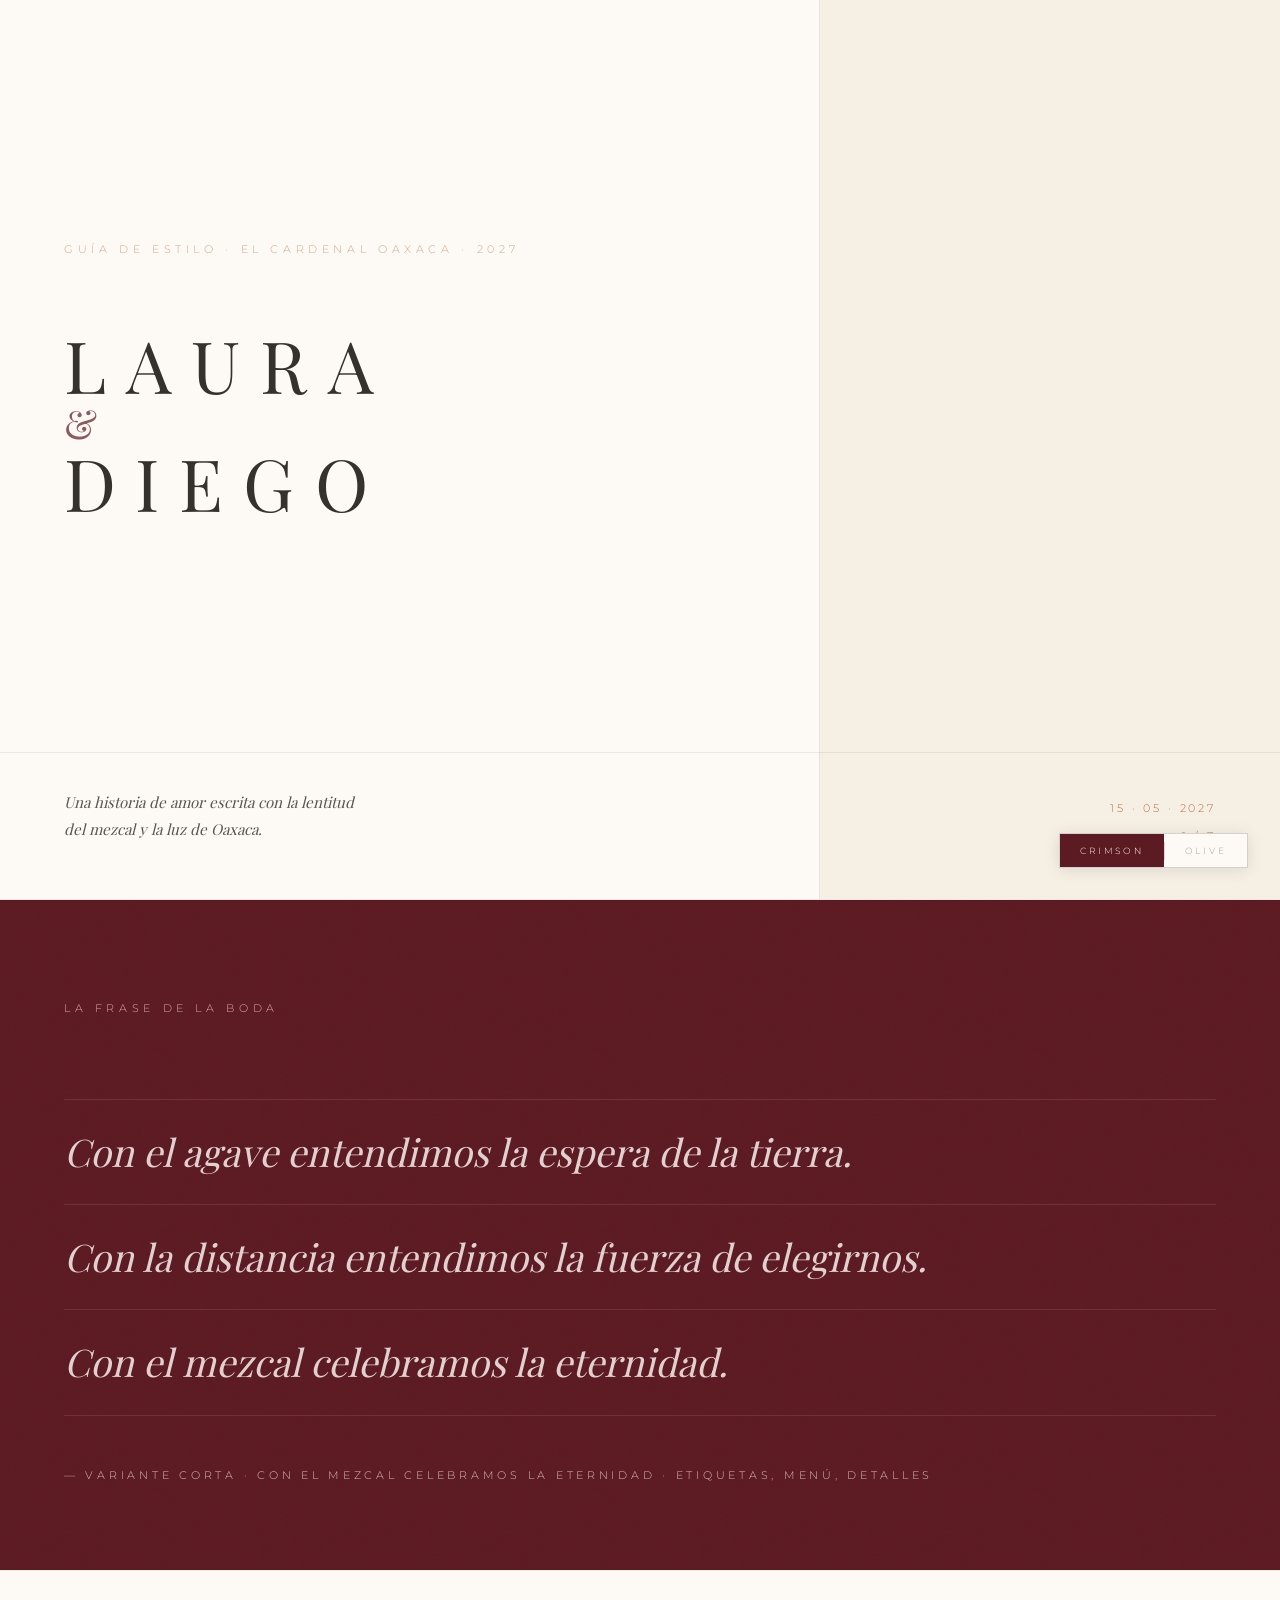
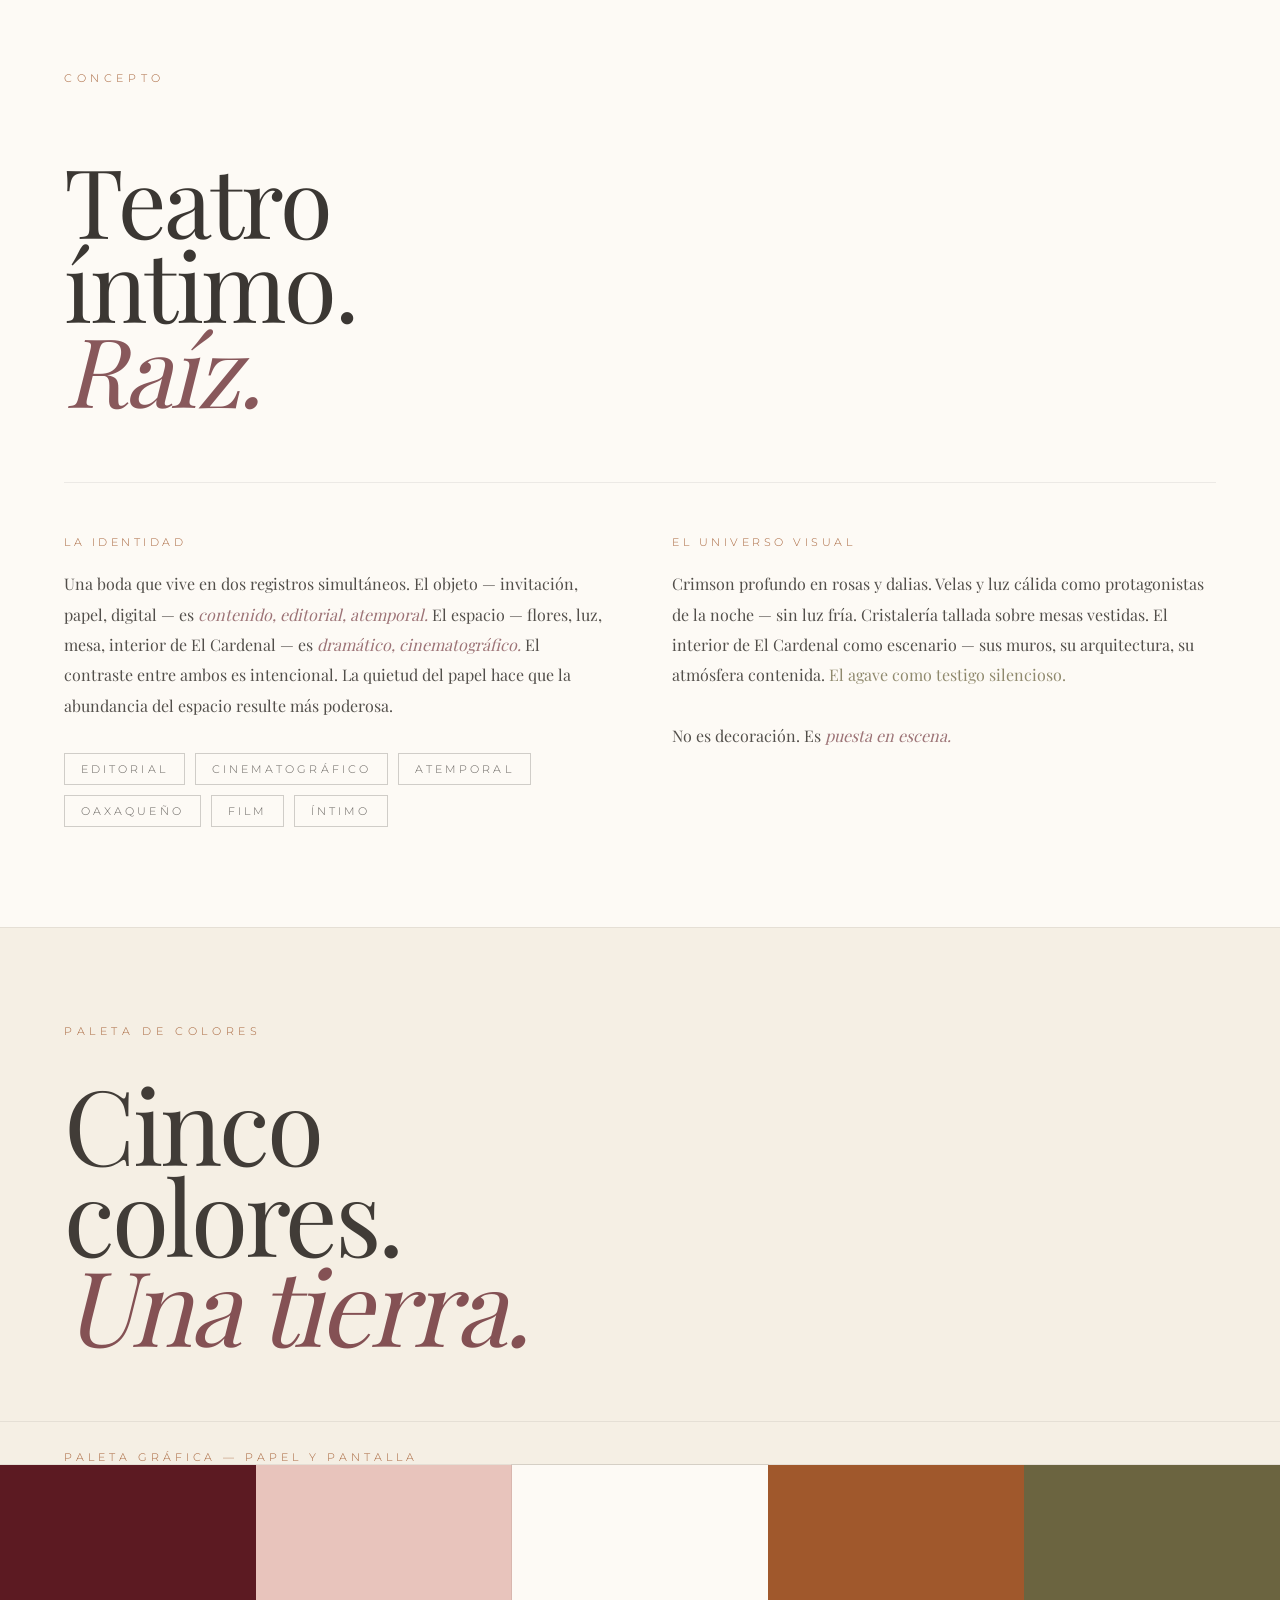
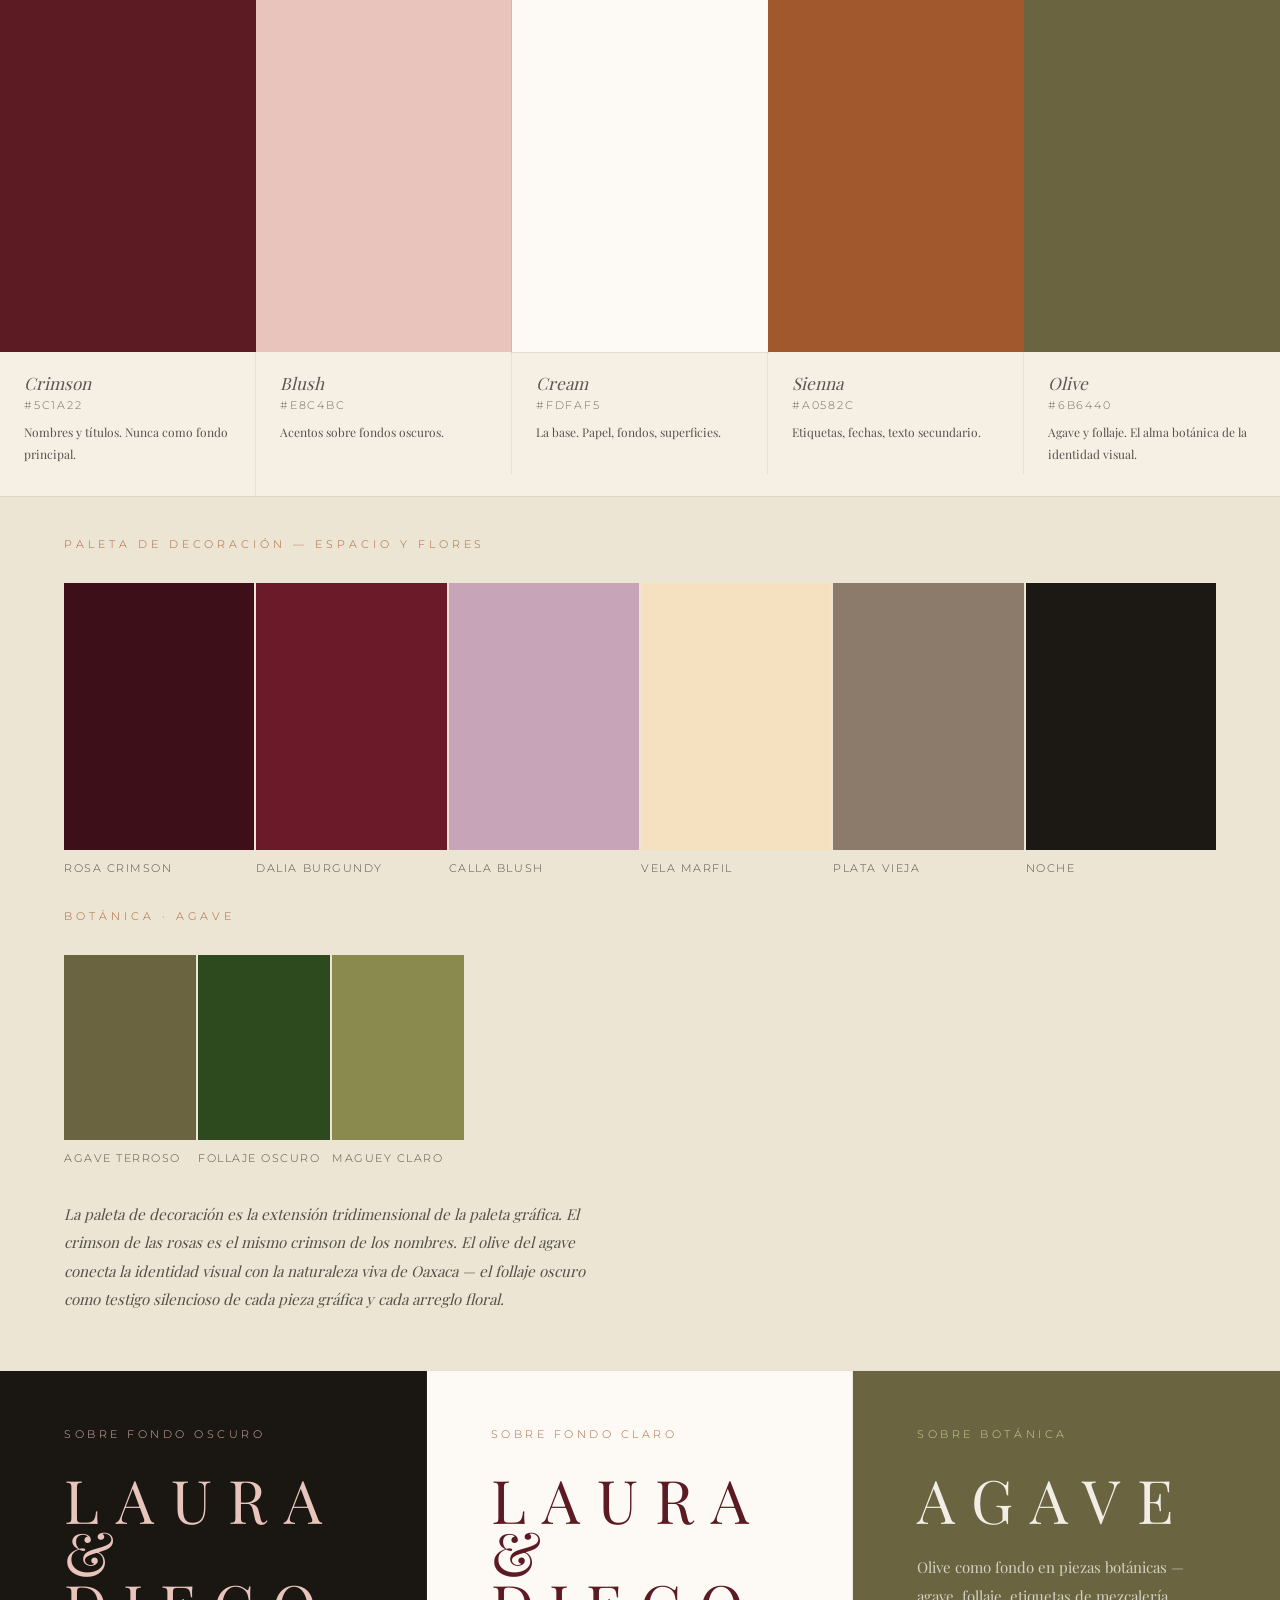
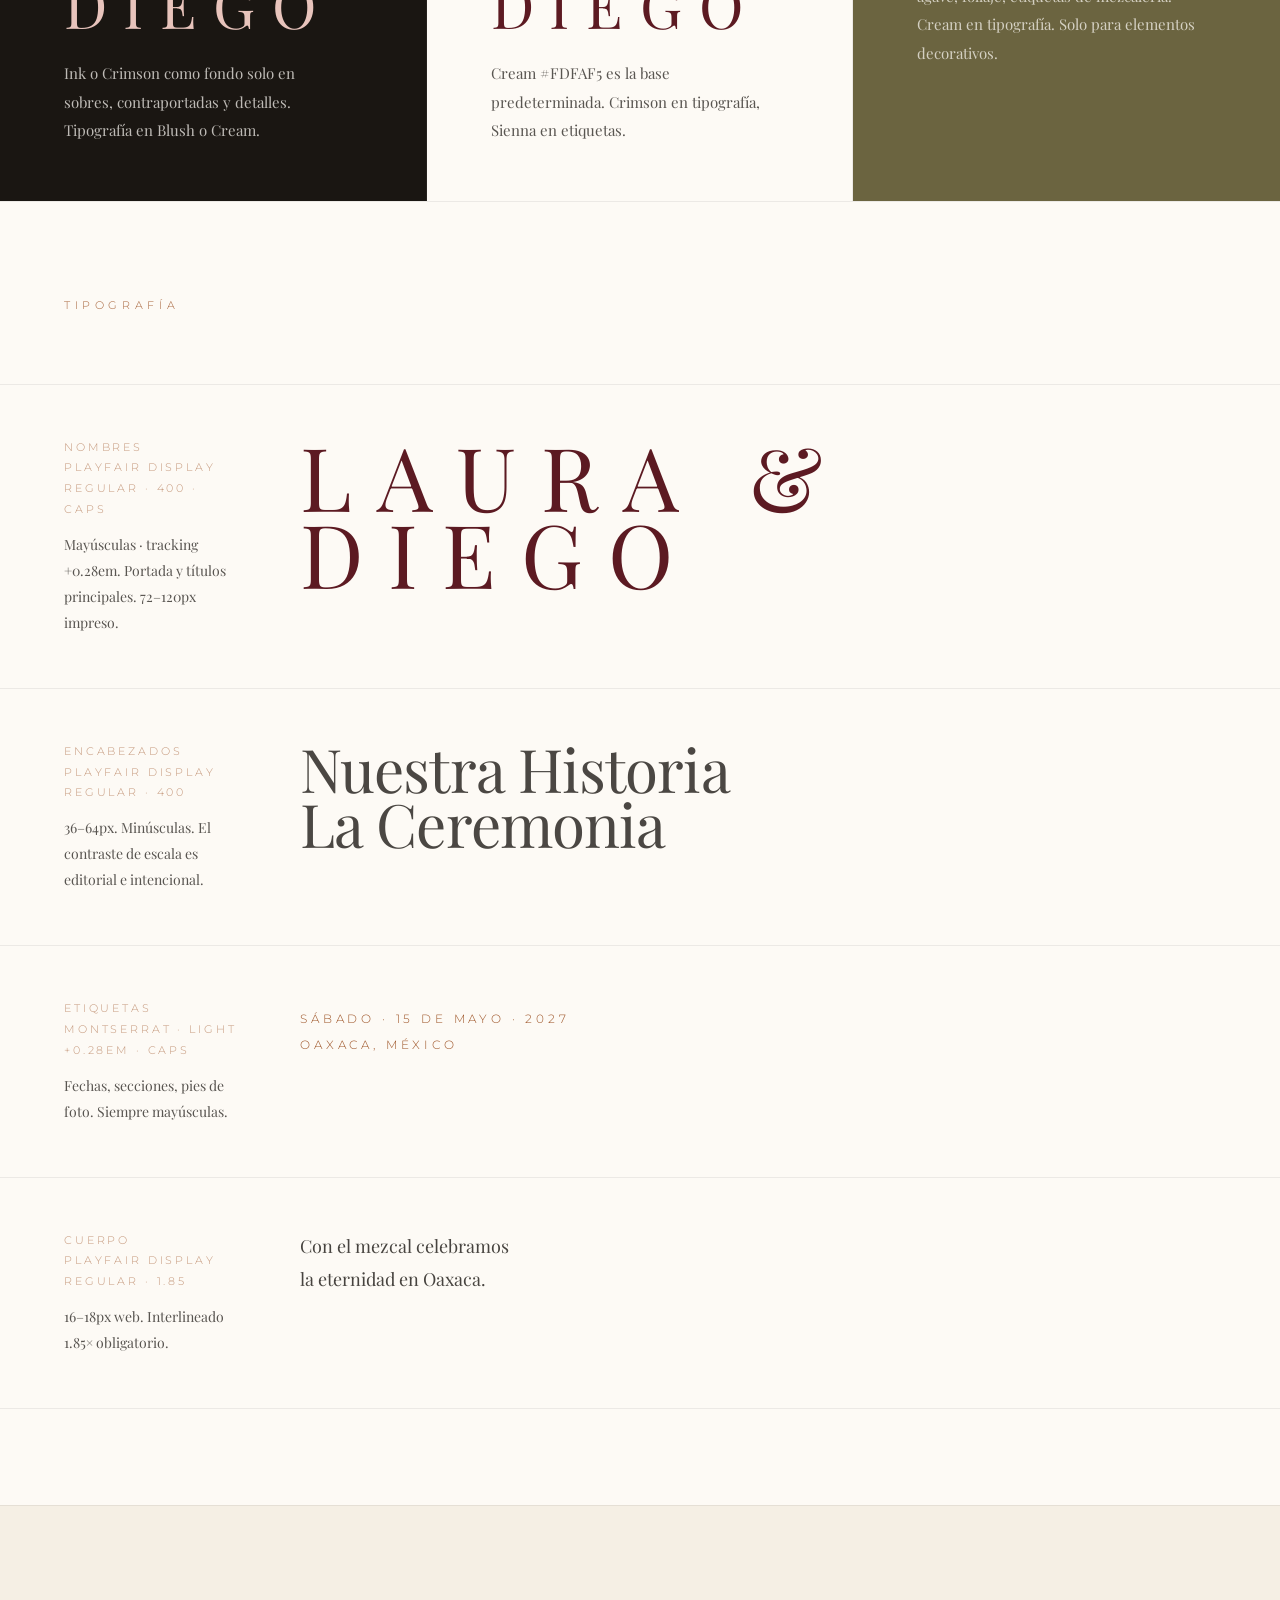
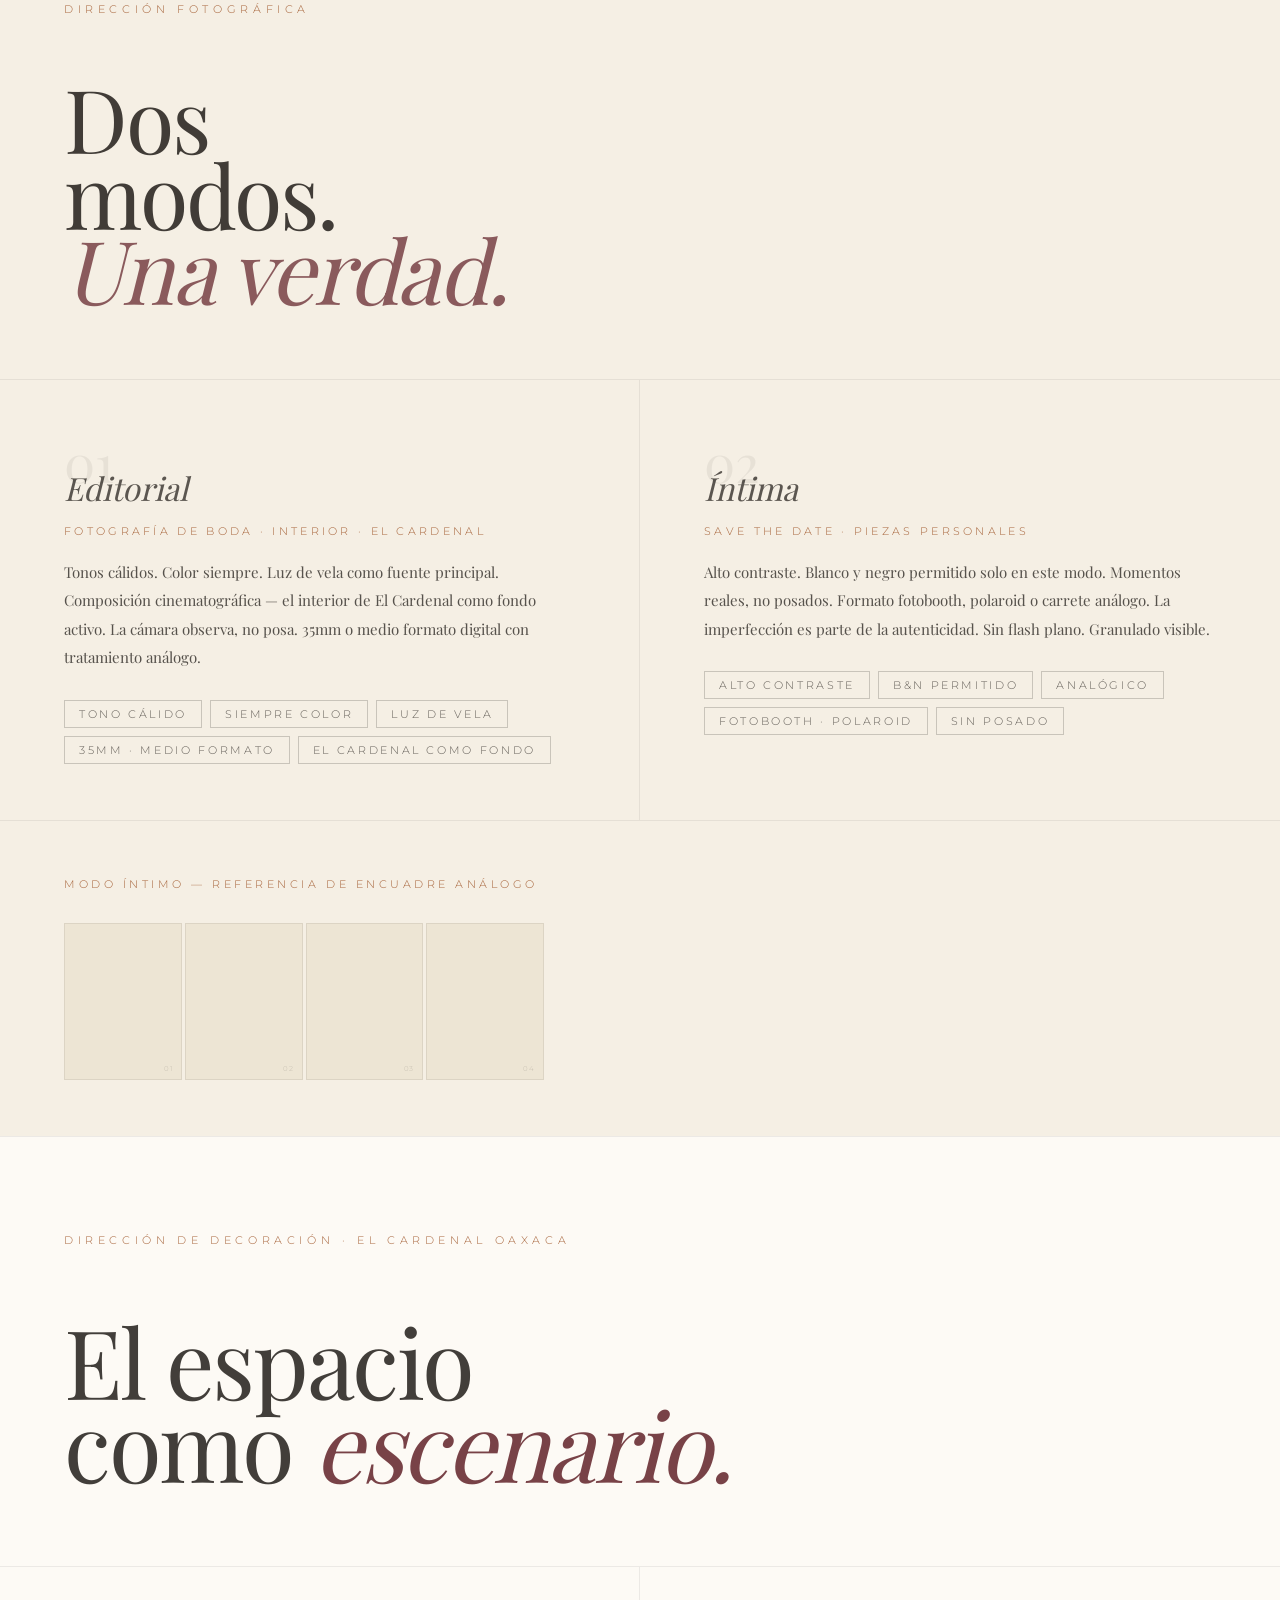
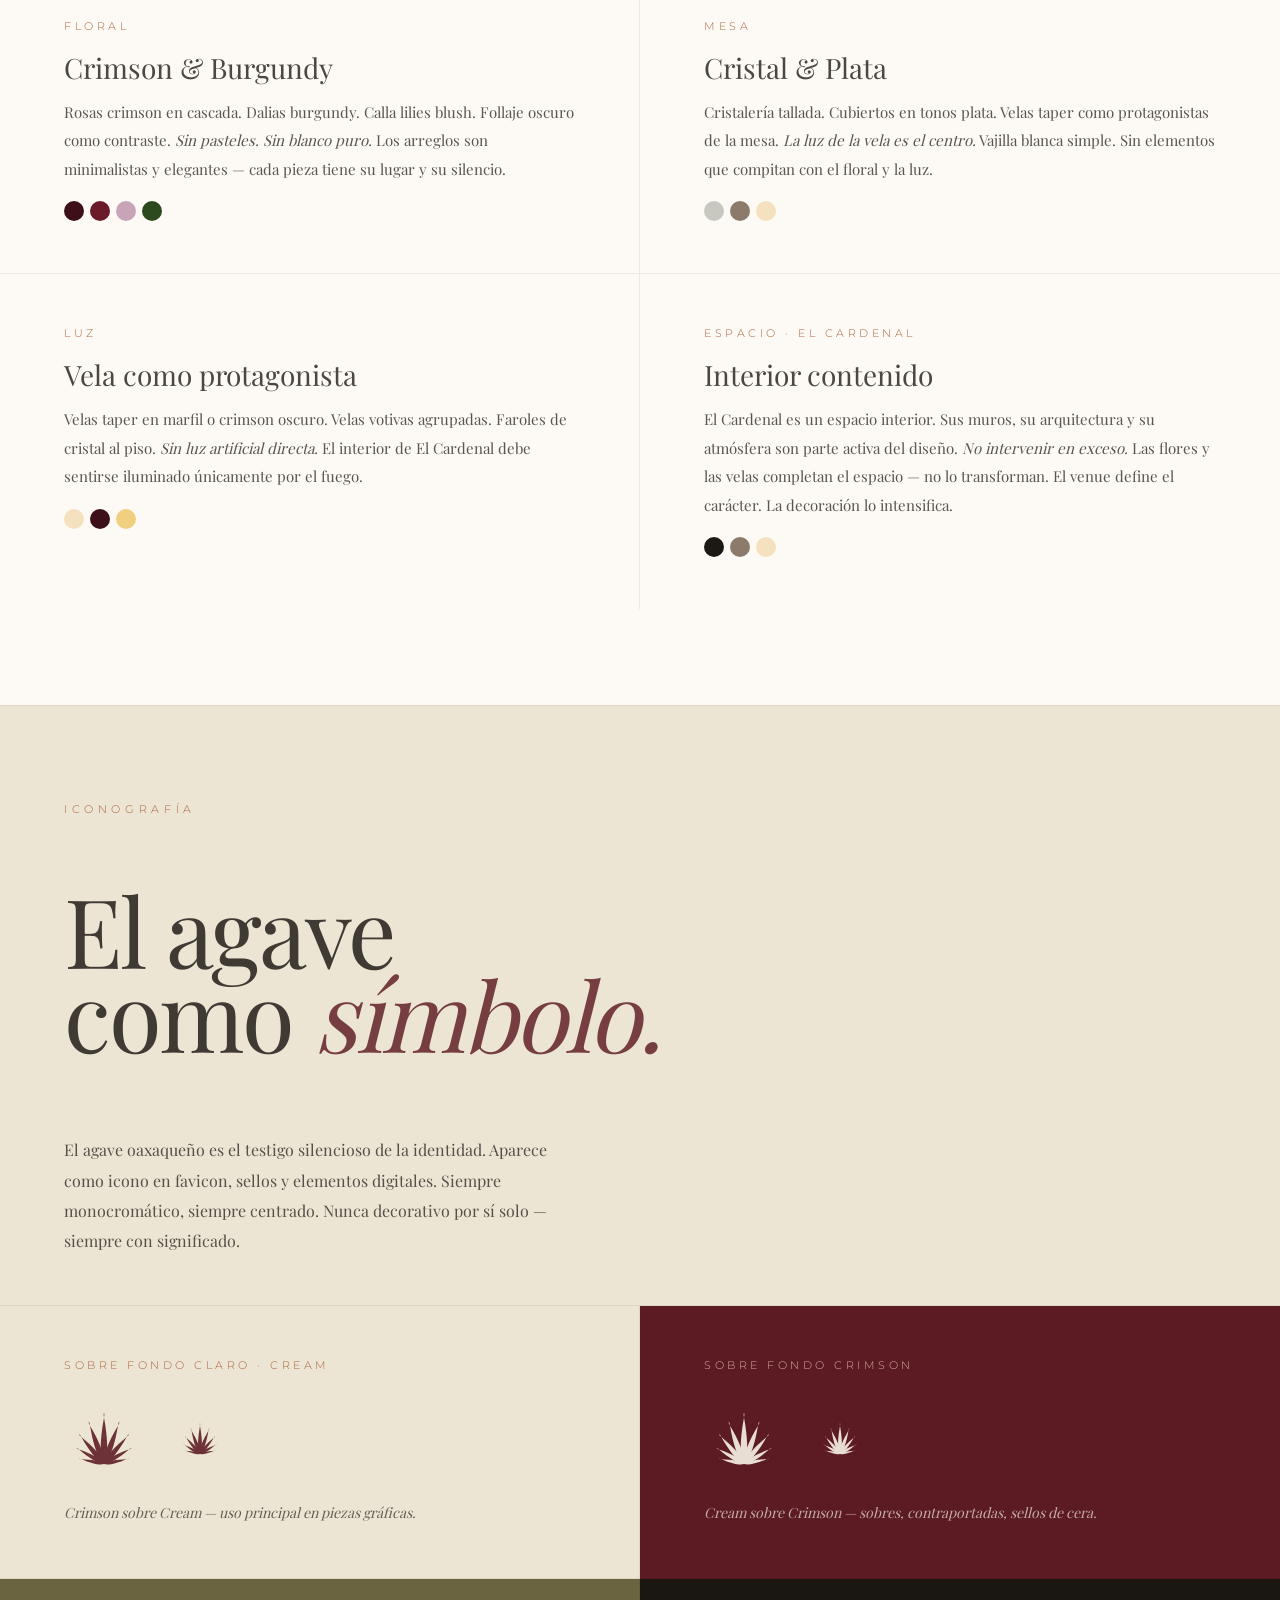
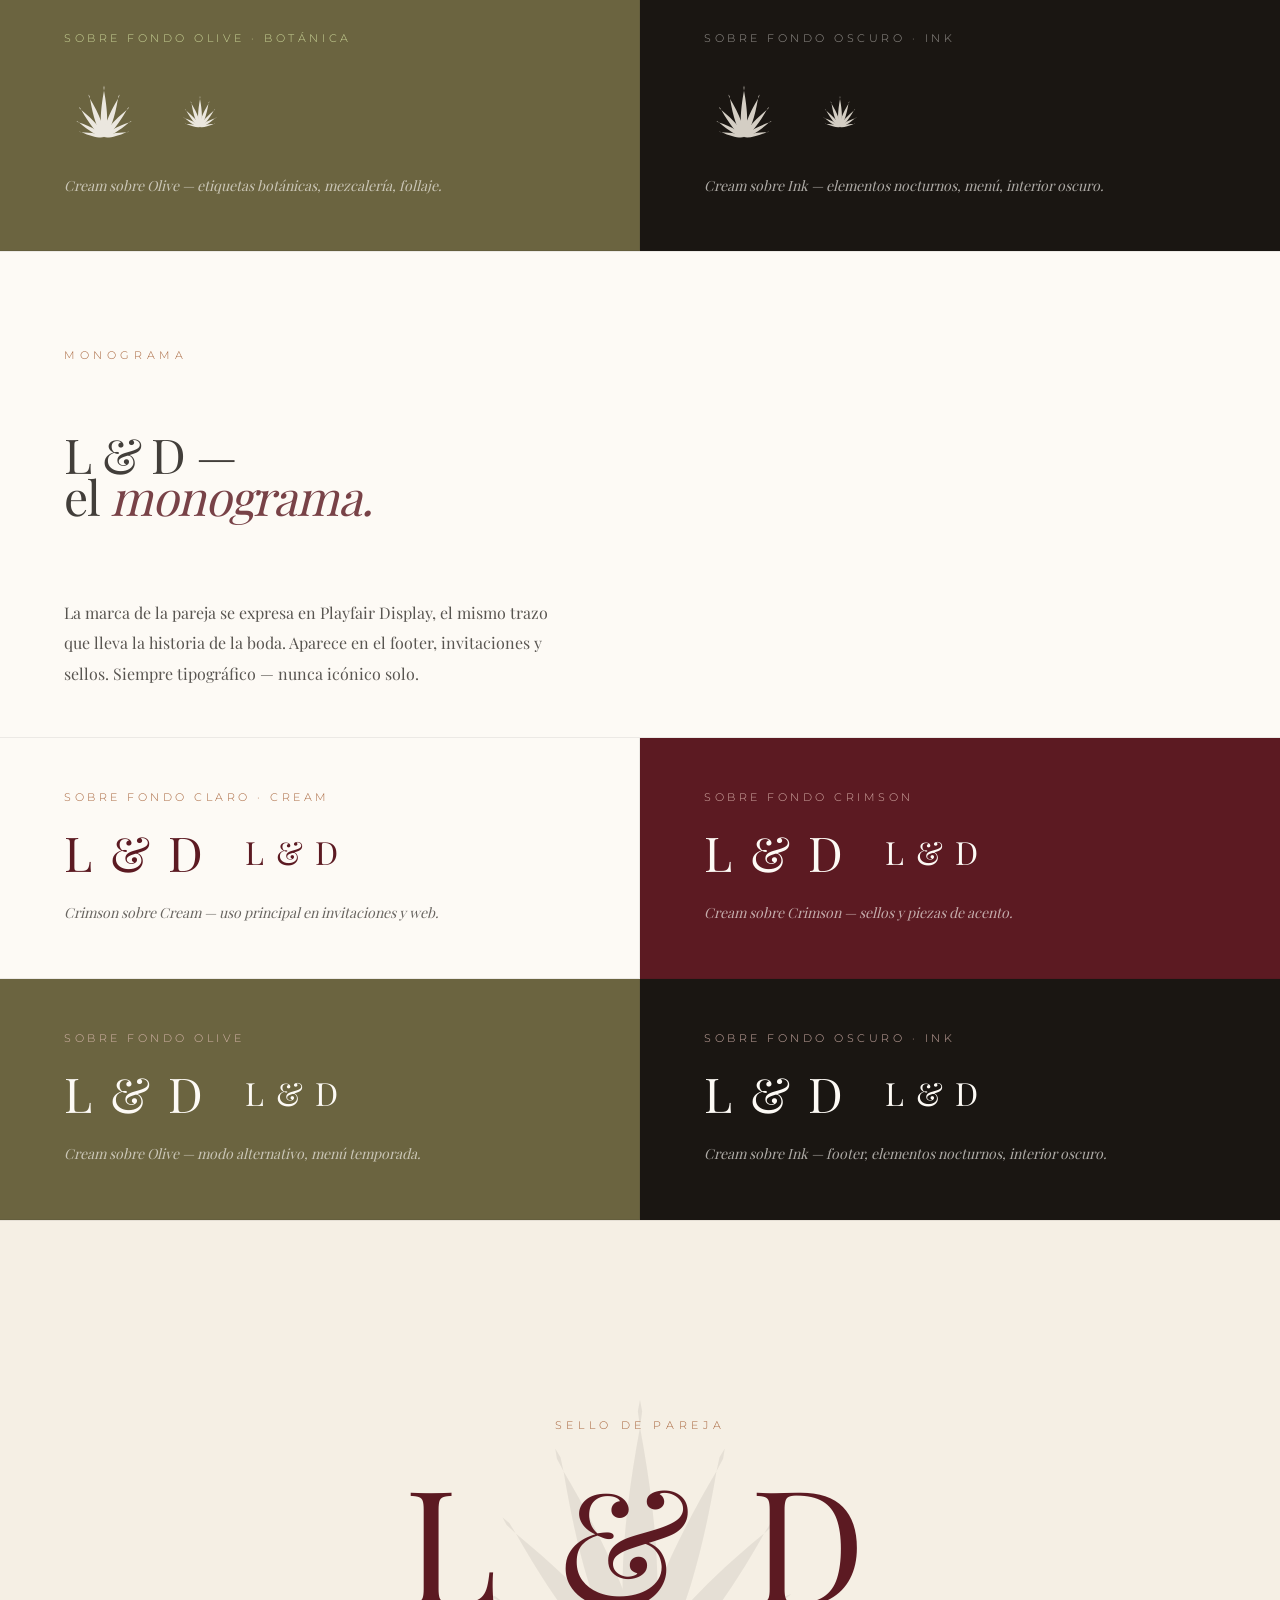
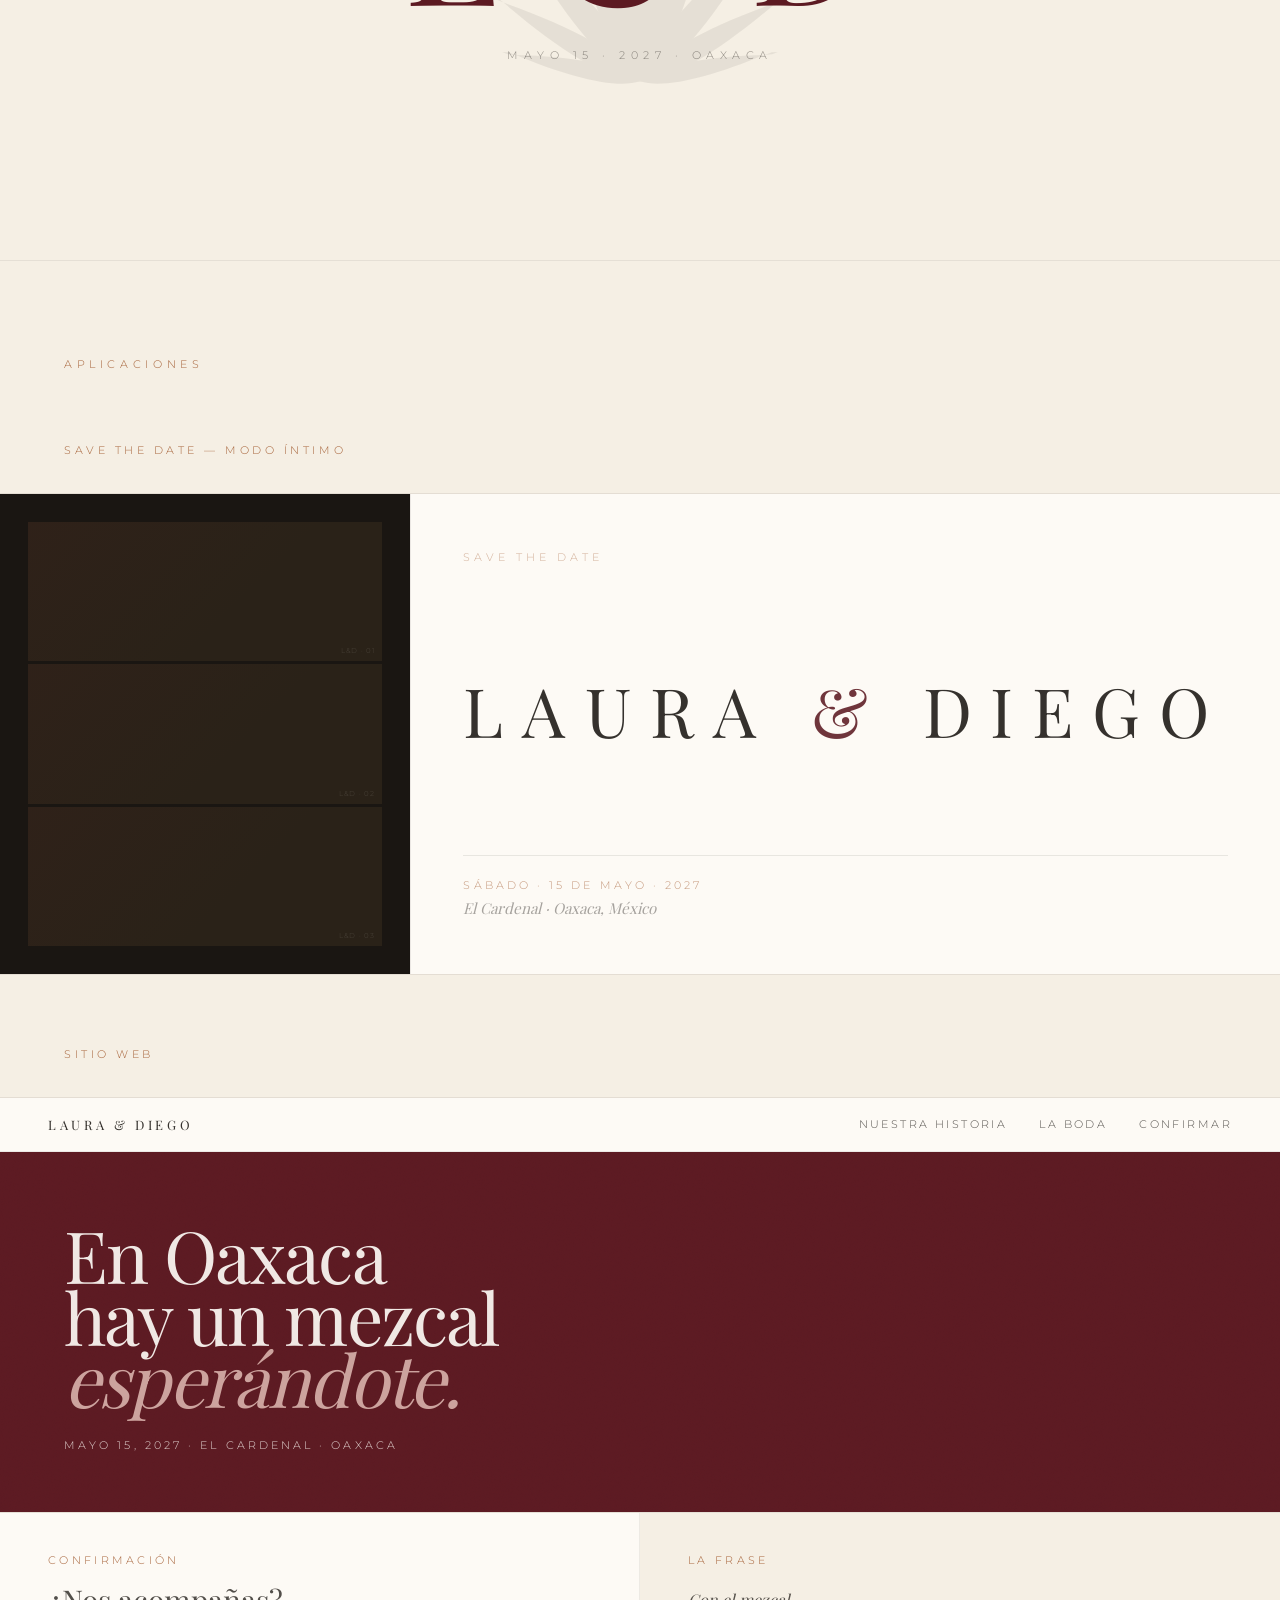
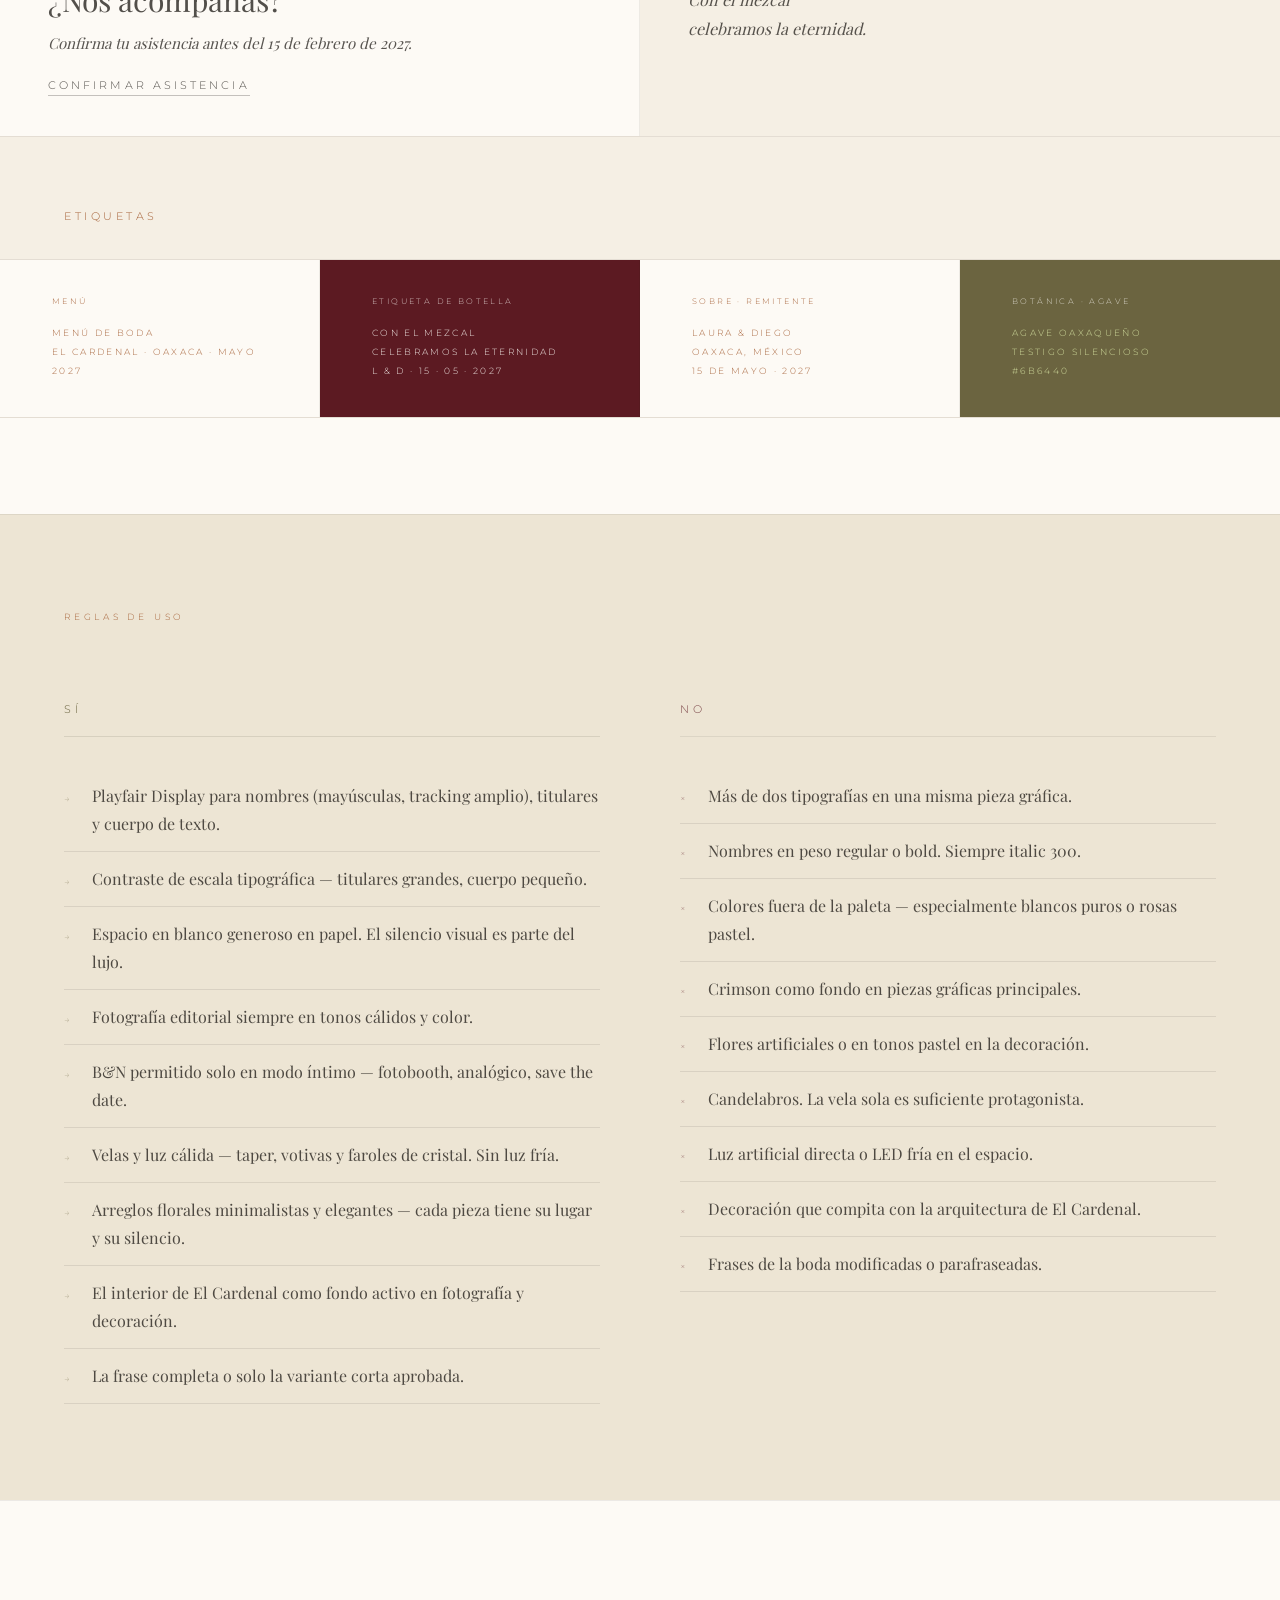
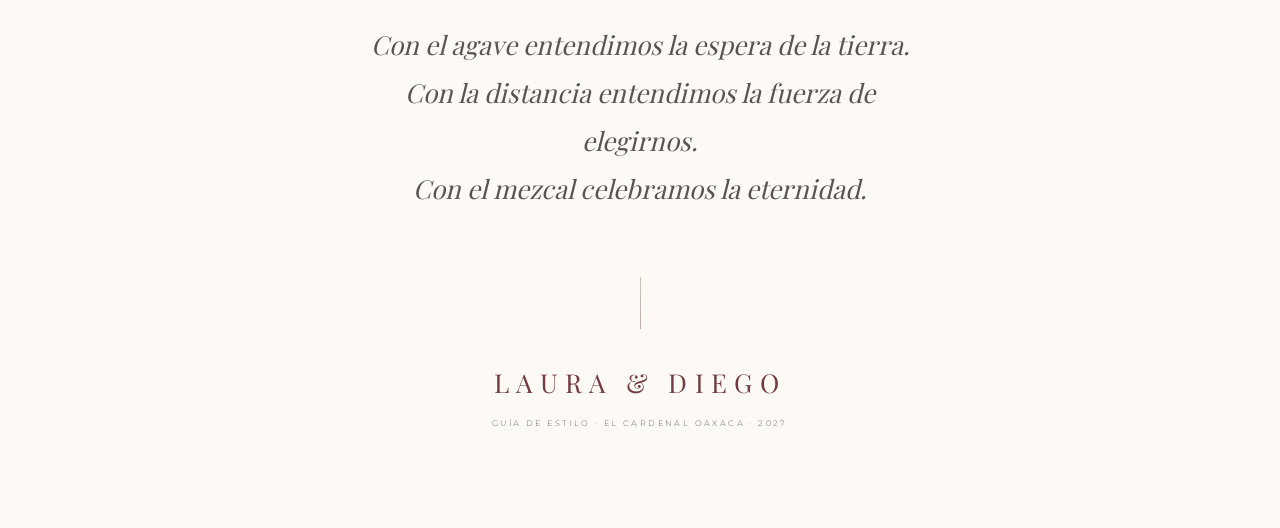
==== style_guide.html @ 889cfdb2 "Update style guide" ====
<!DOCTYPE html>
<html lang="es">
<head>
<meta charset="UTF-8">
<meta name="viewport" content="width=device-width, initial-scale=1.0">
<title>Guía de Estilo · Laura & Diego · 2027</title>
<style>
  @font-face {
    font-family: 'Playfair Display';
    src: url('fonts/PlayfairDisplay-Regular.ttf') format('truetype');
    font-weight: 400; font-style: normal; font-display: swap;
  }
  @font-face {
    font-family: 'Montserrat';
    src: url('fonts/Montserrat-Light.ttf') format('truetype');
    font-weight: 300; font-style: normal; font-display: swap;
  }
  @font-face {
    font-family: 'Montserrat';
    src: url('fonts/Montserrat-Regular.ttf') format('truetype');
    font-weight: 400; font-style: normal; font-display: swap;
  }
  @font-face {
    font-family: 'Montserrat';
    src: url('fonts/Montserrat-Medium.ttf') format('truetype');
    font-weight: 500; font-style: normal; font-display: swap;
  }

*, *::before, *::after { box-sizing: border-box; margin: 0; padding: 0; }

:root {
  --crimson: #5C1A22;
  --blush: #E8C4BC;
  --cream: #FDFAF5;
  --cream2: #F5EFE4;
  --cream3: #EDE5D4;
  --sienna: #A0582C;
  --olive: #6B6440;
  --ink: #1A1612;
}

:root.olive-mode {
  --crimson: #6B6440;
  --wine-dark: #4A4A28;
  --blush: #D4E0A0;
}

/* Sections that document fixed palette values — never change with toggle */
:root.olive-mode .palette,
:root.olive-mode .icon-grid,
:root.olive-mode .logo-grid {
  --crimson: #5C1A22;
  --blush: #E8C4BC;
}

/* ── Toggle button ── */
.accent-toggle {
  position: fixed; bottom: 20px; right: 50%; transform: translateX(50%); z-index: 9999;
  display: flex; align-items: center; gap: 0;
  border: 0.5px solid rgba(26,22,18,0.18);
  background: var(--cream); overflow: hidden;
  box-shadow: 0 2px 16px rgba(26,22,18,0.10);
  cursor: pointer;
}
.accent-toggle-opt {
  padding: 11px 20px;
  font-family: 'Montserrat', sans-serif; font-weight: 300;
  font-size: 9px; letter-spacing: 0.32em; text-transform: uppercase;
  color: var(--ink); opacity: 0.38;
  transition: opacity 0.3s, background 0.3s, color 0.3s;
  user-select: none;
}
.accent-toggle-opt.active {
  opacity: 1;
  color: var(--cream);
  background: var(--crimson);
}
.accent-toggle-divider {
  width: 0.5px; height: 18px;
  background: rgba(26,22,18,0.15); flex-shrink: 0;
}

html, body { overflow-x: hidden; }

body {
  background: var(--cream);
  color: var(--ink);
  font-family: 'Playfair Display', serif;
  -webkit-font-smoothing: antialiased;
}

.sec-label {
  font-family: 'Montserrat', sans-serif;
  font-weight: 300; font-size: 11px;
  letter-spacing: 0.42em; text-transform: uppercase;
  display: block;
}

/* ── COVER ── */
.cover {
  min-height: 100vh;
  background: var(--cream);
  display: flex; flex-direction: column;
  position: relative; overflow: hidden;
  border-bottom: 0.5px solid rgba(26,22,18,0.08);
}
.cover-accent {
  display: none;
  position: absolute; top: 0; right: 0;
  width: 36%; height: 100%;
  background: var(--cream2);
  border-left: 0.5px solid rgba(26,22,18,0.06);
}
.cover-top {
  flex: 1; padding: 40px 24px 0;
  display: flex; flex-direction: column; justify-content: center;
  position: relative; z-index: 2;
}
.cover-label { color: var(--sienna); opacity: 0.5; margin-bottom: 40px; }
.cover-names {
  font-family: 'Playfair Display', serif;
  font-style: normal; font-weight: 400;
  font-size: clamp(22px, 7vw, 56px); line-height: 1;
  color: var(--ink); letter-spacing: 0.28em; opacity: 0.88; text-transform: uppercase;
  white-space: normal;
}
.cover-names em {
  color: var(--crimson); opacity: 0.8;
  font-size: 0.55em; line-height: 1.15; display: block;
  font-style: normal;
}
.cover-foot {
  position: relative; z-index: 2;
  padding: 24px 24px 32px;
  display: flex; flex-direction: column; gap: 16px; align-items: flex-start;
  border-top: 0.5px solid rgba(26,22,18,0.07);
  margin-top: 56px;
}
.cover-caption {
  font-family: 'Playfair Display', serif;
  font-style: italic; font-size: 15px;
  line-height: 1.8; color: var(--ink); opacity: 0.72;
  max-width: 100%;
}
.cover-pg {
  font-family: 'Montserrat', sans-serif; font-weight: 300;
  font-size: 11px; letter-spacing: 0.26em;
  color: var(--sienna); opacity: 0.82; text-align: right;
}

/* ── PHRASE ── */
.phrase {
  background: var(--crimson);
  position: relative; overflow: hidden;
  padding: 56px 24px 48px;
  border-top: 0.5px solid rgba(26,22,18,0.05);
}
.phrase::before {
  content: ''; position: absolute; inset: 0;
  background-image: url("data:image/svg+xml,%3Csvg xmlns='http://www.w3.org/2000/svg' width='400' height='400'%3E%3Cfilter id='g'%3E%3CfeTurbulence type='fractalNoise' baseFrequency='0.75' numOctaves='4' stitchTiles='stitch'/%3E%3C/filter%3E%3Crect width='400' height='400' filter='url(%23g)' opacity='0.09'/%3E%3C/svg%3E");
  background-size: 220px; opacity: 0.35; mix-blend-mode: overlay; pointer-events: none;
}
.phrase-label { color: var(--blush); opacity: 0.85; margin-bottom: 48px; position: relative; z-index: 1; }
.phrase-line {
  font-family: 'Playfair Display', serif;
  font-style: italic; font-weight: 400;
  font-size: clamp(20px, 5vw, 28px); line-height: 1.48;
  color: var(--cream); opacity: 0.82; display: block;
  padding: 24px 0;
  border-top: 0.5px solid rgba(253,250,245,0.12);
  position: relative; z-index: 1;
}
.phrase-line:last-of-type {
  border-bottom: 0.5px solid rgba(253,250,245,0.12);
}
.phrase-short {
  margin-top: 52px;
  font-family: 'Montserrat', sans-serif; font-weight: 300;
  font-size: 11px; letter-spacing: 0.34em; text-transform: uppercase;
  color: var(--cream); opacity: 0.72;
  position: relative; z-index: 1;
}

/* ── CONCEPT ── */
.concept {
  background: var(--cream);
  padding: 56px 24px;
  border-top: 0.5px solid rgba(26,22,18,0.07);
}
.concept-label { color: var(--sienna); opacity: 0.9; margin-bottom: 40px; }
.concept-headline {
  font-family: 'Playfair Display', serif; font-weight: 400;
  font-size: clamp(36px, 9vw, 56px); line-height: 0.92;
  color: var(--ink); letter-spacing: -0.025em; opacity: 0.85;
  margin-bottom: 48px;
}
.concept-headline em { font-style: italic; color: var(--crimson); opacity: 0.85; }
.concept-cols {
  display: grid; grid-template-columns: 1fr; gap: 36px;
  border-top: 0.5px solid rgba(26,22,18,0.07);
  padding-top: 52px;
}
.concept-col-head {
  font-family: 'Montserrat', sans-serif; font-weight: 300;
  font-size: 11px; letter-spacing: 0.32em; text-transform: uppercase;
  color: var(--sienna); opacity: 0.9; display: block; margin-bottom: 20px;
}
.concept-col-body {
  font-family: 'Playfair Display', serif;
  font-size: 16px; line-height: 1.9;
  color: var(--ink); opacity: 0.75;
}
.concept-col-body em { font-style: italic; color: var(--crimson); opacity: 0.8; }
.concept-words {
  display: flex; flex-wrap: wrap; gap: 10px; margin-top: 32px;
}
.concept-word {
  font-family: 'Montserrat', sans-serif; font-weight: 300;
  font-size: 11px; letter-spacing: 0.28em; text-transform: uppercase;
  color: var(--ink); opacity: 0.65;
  border: 0.5px solid rgba(26,22,18,0.30);
  padding: 8px 16px;
}

/* ── PALETTE ── */
.palette { background: var(--cream2); border-top: 0.5px solid rgba(26,22,18,0.07); }
.palette-hl-wrap { padding: 48px 24px 36px; }
.palette-hl {
  font-family: 'Playfair Display', serif; font-weight: 400;
  font-size: clamp(36px, 9vw, 56px); line-height: 0.87;
  color: var(--ink); letter-spacing: -0.03em; opacity: 0.82;
}
.palette-hl em { font-style: italic; color: var(--crimson); opacity: 0.9; }
.palette-label-inline { color: var(--sienna); opacity: 0.9; margin-bottom: 40px; }
.palette-section-head {
  font-family: 'Montserrat', sans-serif; font-weight: 300;
  font-size: 11px; letter-spacing: 0.36em; text-transform: uppercase;
  color: var(--sienna); opacity: 0.9;
  padding: 16px 24px 0; display: block;
}
.swatches { display: grid; grid-template-columns: repeat(2, 1fr); border-top: 0.5px solid rgba(26,22,18,0.07); }
.swatch-fill { width: 100%; aspect-ratio: 1/1.9; }
.swatch-info {
  padding: 12px 12px 20px;
  border-right: 0.5px solid rgba(26,22,18,0.06);
}
.swatch:last-child .swatch-info { border-right: none; }
.swatch-name {
  font-family: 'Playfair Display', serif;
  font-style: italic; font-weight: 400; font-size: 17px;
  color: var(--ink); opacity: 0.7; display: block; margin-bottom: 4px;
}
.swatch-hex {
  font-family: 'Montserrat', sans-serif; font-weight: 300;
  font-size: 11px; letter-spacing: 0.16em;
  color: var(--ink); opacity: 0.6; display: block; margin-bottom: 8px;
}
.swatch-role {
  font-family: 'Playfair Display', serif;
  font-size: 12px; color: var(--ink); opacity: 0.72; line-height: 1.6;
}
.deco-palette { border-top: 0.5px solid rgba(26,22,18,0.07); background: var(--cream3); }
.deco-palette-inner { padding: 24px 24px 36px; }
.deco-palette-head {
  font-family: 'Montserrat', sans-serif; font-weight: 300;
  font-size: 11px; letter-spacing: 0.36em; text-transform: uppercase;
  color: var(--sienna); opacity: 0.9; display: block; margin-bottom: 32px;
}
.deco-swatches { display: grid; grid-template-columns: repeat(2, 1fr); gap: 2px; margin-bottom: 32px; }
.deco-swatch-fill { width: 100%; aspect-ratio: 1/1.4; }
.deco-swatch-name {
  font-family: 'Montserrat', sans-serif; font-weight: 300;
  font-size: 11px; letter-spacing: 0.14em; text-transform: uppercase;
  color: var(--ink); opacity: 0.72; display: block; margin-top: 10px; line-height: 1.6;
}
.deco-note {
  font-family: 'Playfair Display', serif;
  font-style: italic; font-size: 15px; line-height: 1.9;
  color: var(--ink); opacity: 0.72; max-width: 560px;
}
.palette-combos { display: grid; grid-template-columns: 1fr; border-top: 0.5px solid rgba(26,22,18,0.07); }
.combo { padding: 36px 24px; }
.combo-label {
  font-family: 'Montserrat', sans-serif; font-weight: 300;
  font-size: 11px; letter-spacing: 0.32em; text-transform: uppercase;
  opacity: 0.38; display: block; margin-bottom: 32px;
}
.combo-specimen {
  font-family: 'Playfair Display', serif;
  font-style: normal; font-weight: 400;
  font-size: clamp(24px, 6vw, 36px); line-height: 0.88; margin-bottom: 28px; text-transform: uppercase; letter-spacing: 0.10em;
}
.combo-note {
  font-family: 'Playfair Display', serif;
  font-size: 15px; line-height: 1.9; max-width: 280px;
}

/* ── TYPOGRAPHY ── */
.type-section { background: var(--cream); border-top: 0.5px solid rgba(26,22,18,0.07); }
.type-inner { padding: 48px 0 0; }
.type-label {
  font-family: 'Montserrat', sans-serif; font-weight: 300;
  font-size: 11px; letter-spacing: 0.42em; text-transform: uppercase;
  color: var(--sienna); opacity: 0.9;
  display: block; padding: 0 24px; margin-bottom: 40px;
}
.type-row {
  padding: 32px 24px;
  border-top: 0.5px solid rgba(26,22,18,0.07);
  display: grid; grid-template-columns: 1fr;
  gap: 16px; align-items: start;
}
.type-row:last-child { border-bottom: 0.5px solid rgba(26,22,18,0.07); margin-bottom: 48px; }
.type-row-role {
  font-family: 'Montserrat', sans-serif; font-weight: 300;
  font-size: 11px; letter-spacing: 0.26em; text-transform: uppercase;
  color: var(--sienna); opacity: 0.6;
  display: block; margin-bottom: 12px; line-height: 1.9;
}
.type-row-note {
  font-family: 'Playfair Display', serif;
  font-size: 14px; line-height: 1.85;
  color: var(--ink); opacity: 0.72;
}
.spec-names {
  font-family: 'Playfair Display', serif;
  font-style: normal; font-weight: 400;
  font-size: clamp(28px, 8vw, 48px); line-height: 0.88;
  color: var(--crimson); letter-spacing: 0.28em; text-transform: uppercase;
}
.spec-heading {
  font-family: 'Playfair Display', serif; font-weight: 400;
  font-size: clamp(24px, 6vw, 40px); line-height: 0.92;
  color: var(--ink); opacity: 0.78; letter-spacing: -0.015em;
}
.spec-label {
  font-family: 'Montserrat', sans-serif; font-weight: 300;
  font-size: 12px; letter-spacing: 0.32em; text-transform: uppercase;
  color: var(--sienna); padding-top: 8px; line-height: 2.2;
}
.spec-body {
  font-family: 'Playfair Display', serif;
  font-size: 18px; line-height: 1.85; color: var(--ink); opacity: 0.80;
}

/* ── PHOTOGRAPHY ── */
.photo-section { background: var(--cream2); border-top: 0.5px solid rgba(26,22,18,0.07); }
.photo-header { padding: 48px 24px 0; }
.photo-label { color: var(--sienna); opacity: 0.9; margin-bottom: 36px; }
.photo-headline {
  font-family: 'Playfair Display', serif; font-weight: 400;
  font-size: clamp(30px, 8vw, 48px); line-height: 0.86;
  color: var(--ink); letter-spacing: -0.025em; opacity: 0.82; margin-bottom: 40px;
}
.photo-headline em { font-style: italic; color: var(--crimson); opacity: 0.85; }
.photo-modes {
  display: grid; grid-template-columns: 1fr;
  border-top: 0.5px solid rgba(26,22,18,0.07);
}
.photo-mode { padding: 32px 24px; border-right: none; border-bottom: 0.5px solid rgba(26,22,18,0.07); }
.photo-mode:last-child { border-right: none; border-bottom: none; }
.photo-mode-num {
  font-family: 'Playfair Display', serif; font-weight: 400; font-size: 52px;
  line-height: 1; color: var(--ink); opacity: 0.06; margin-bottom: -16px;
}
.photo-mode-name {
  font-family: 'Playfair Display', serif;
  font-style: italic; font-weight: 400; font-size: 32px;
  line-height: 1; color: var(--ink); opacity: 0.7;
  margin-bottom: 20px; display: block;
}
.photo-mode-label {
  font-family: 'Montserrat', sans-serif; font-weight: 300;
  font-size: 11px; letter-spacing: 0.3em; text-transform: uppercase;
  color: var(--sienna); opacity: 0.9; display: block; margin-bottom: 20px;
}
.photo-mode-body {
  font-family: 'Playfair Display', serif;
  font-size: 15px; line-height: 1.9;
  color: var(--ink); opacity: 0.72; margin-bottom: 28px;
}
.photo-mode-tags { display: flex; flex-wrap: wrap; gap: 8px; }
.photo-tag {
  font-family: 'Montserrat', sans-serif; font-weight: 300;
  font-size: 11px; letter-spacing: 0.24em; text-transform: uppercase;
  color: var(--ink); opacity: 0.65;
  border: 0.5px solid rgba(26,22,18,0.30); padding: 6px 14px;
}
.film-strip { border-top: 0.5px solid rgba(26,22,18,0.07); padding: 28px 24px; }
.film-strip-label {
  font-family: 'Montserrat', sans-serif; font-weight: 300;
  font-size: 11px; letter-spacing: 0.32em; text-transform: uppercase;
  color: var(--sienna); opacity: 0.9; display: block; margin-bottom: 32px;
}
.film-strip-frames { display: grid; grid-template-columns: repeat(4, 1fr); gap: 3px; max-width: 480px; }
.film-frame {
  background: var(--cream3); aspect-ratio: 3/4;
  position: relative; overflow: hidden;
  border: 0.5px solid rgba(26,22,18,0.08);
}
.film-frame-num {
  position: absolute; bottom: 6px; right: 8px;
  font-family: 'Montserrat', sans-serif; font-weight: 300;
  font-size: 7px; letter-spacing: 0.12em;
  color: var(--ink); opacity: 0.18;
}

/* ── DECORATION ── */
.deco-section { background: var(--cream); border-top: 0.5px solid rgba(26,22,18,0.07); padding: 48px 0; }
.deco-label { color: var(--sienna); opacity: 0.9; padding: 0 24px; margin-bottom: 40px; }
.deco-headline {
  font-family: 'Playfair Display', serif; font-weight: 400;
  font-size: clamp(30px, 8vw, 48px); line-height: 0.87;
  color: var(--ink); letter-spacing: -0.025em; opacity: 0.82;
  padding: 0 24px; margin-bottom: 40px;
}
.deco-headline em { font-style: italic; color: var(--crimson); }
.deco-grid { display: grid; grid-template-columns: 1fr; border-top: 0.5px solid rgba(26,22,18,0.07); }
.deco-cell {
  padding: 32px 24px;
  border-right: none;
  border-bottom: 0.5px solid rgba(26,22,18,0.07);
}
.deco-cell:nth-child(2n) { border-right: none; }
.deco-cell:last-child { border-bottom: none; }
.deco-cell-label {
  font-family: 'Montserrat', sans-serif; font-weight: 300;
  font-size: 11px; letter-spacing: 0.32em; text-transform: uppercase;
  color: var(--sienna); opacity: 0.9; display: block; margin-bottom: 20px;
}
.deco-cell-name {
  font-family: 'Playfair Display', serif; font-weight: 400;
  font-size: 28px; line-height: 1.1; color: var(--ink); opacity: 0.78;
  margin-bottom: 14px; display: block;
}
.deco-cell-body {
  font-family: 'Playfair Display', serif;
  font-size: 15px; line-height: 1.9; color: var(--ink); opacity: 0.72;
}
.deco-cell-body em { font-style: italic; }
.deco-swatches-inline { display: flex; gap: 6px; margin-top: 18px; }
.deco-swatch-dot { width: 20px; height: 20px; border-radius: 50%; }

/* ── ICONOGRAPHY ── */
.icon-section { background: var(--cream3); border-top: 0.5px solid rgba(26,22,18,0.07); padding: 48px 0 0; }
.icon-label { color: var(--sienna); opacity: 0.9; padding: 0 24px; margin-bottom: 40px; }
.icon-headline {
  font-family: 'Playfair Display', serif; font-weight: 400;
  font-size: clamp(30px, 8vw, 48px); line-height: 0.87;
  color: var(--ink); letter-spacing: -0.025em; opacity: 0.82;
  padding: 0 24px; margin-bottom: 40px;
}
.icon-headline em { font-style: italic; color: var(--crimson); }
.icon-intro {
  font-family: 'Playfair Display', serif; font-size: 16px; line-height: 1.9;
  color: var(--ink); opacity: 0.72; padding: 0 24px; max-width: 640px; margin-bottom: 48px;
}
.icon-grid {
  display: grid; grid-template-columns: 1fr 1fr;
  border-top: 0.5px solid rgba(26,22,18,0.07);
}
.icon-cell {
  padding: 40px 24px;
  border-right: 0.5px solid rgba(26,22,18,0.07);
  border-bottom: 0.5px solid rgba(26,22,18,0.07);
  display: flex; flex-direction: column; gap: 24px;
}
.icon-cell:nth-child(2n) { border-right: none; }
.icon-cell:last-child { border-bottom: none; }
.icon-cell-label {
  font-family: 'Montserrat', sans-serif; font-weight: 300;
  font-size: 11px; letter-spacing: 0.32em; text-transform: uppercase;
  color: var(--sienna); opacity: 0.9; display: block;
}
.icon-specimen {
  display: flex; align-items: center; gap: 32px; flex-wrap: wrap;
}
.icon-box {
  display: flex; align-items: center; justify-content: center;
  flex-shrink: 0;
}
.icon-cell-note {
  font-family: 'Playfair Display', serif; font-style: italic;
  font-size: 14px; line-height: 1.85; color: var(--ink); opacity: 0.65;
}
.icon-sizes {
  display: flex; align-items: flex-end; gap: 24px;
  padding: 24px 0 8px;
}
.icon-size-label {
  font-family: 'Montserrat', sans-serif; font-weight: 300;
  font-size: 10px; letter-spacing: 0.22em; text-transform: uppercase;
  color: var(--ink); opacity: 0.45; display: block; margin-top: 8px;
}

/* ── LOGO ── */
.logo-section { background: var(--cream); border-top: 0.5px solid rgba(26,22,18,0.07); padding: 48px 0 0; }
.logo-label { color: var(--sienna); opacity: 0.9; padding: 0 24px; margin-bottom: 40px; }
.logo-headline {
  font-family: 'Playfair Display', serif; font-weight: 400;
  font-size: clamp(30px, 8vw, 48px); line-height: 0.87;
  color: var(--ink); letter-spacing: -0.025em; opacity: 0.82;
  padding: 0 24px; margin-bottom: 40px;
}
.logo-headline em { font-style: italic; color: var(--crimson); }
.logo-intro {
  font-family: 'Playfair Display', serif; font-size: 16px; line-height: 1.9;
  color: var(--ink); opacity: 0.72; padding: 0 24px; max-width: 640px; margin-bottom: 48px;
}
.logo-grid {
  display: grid; grid-template-columns: 1fr 1fr;
  border-top: 0.5px solid rgba(26,22,18,0.07);
}
.logo-cell {
  padding: 40px 24px;
  border-right: 0.5px solid rgba(26,22,18,0.07);
  border-bottom: 0.5px solid rgba(26,22,18,0.07);
  display: flex; flex-direction: column; gap: 24px;
}
.logo-cell:nth-child(2n) { border-right: none; }
.logo-cell:last-child { border-bottom: none; }
.logo-cell-label {
  font-family: 'Montserrat', sans-serif; font-weight: 300;
  font-size: 11px; letter-spacing: 0.32em; text-transform: uppercase;
  color: var(--sienna); opacity: 0.9; display: block;
}
.logo-specimen {
  display: flex; align-items: center; gap: 40px; flex-wrap: wrap;
}
.logo-mark {
  font-family: 'Playfair Display', serif; font-weight: 400;
  letter-spacing: .06em; line-height: 1;
}
.logo-cell-note {
  font-family: 'Playfair Display', serif; font-style: italic;
  font-size: 14px; line-height: 1.85; color: var(--ink); opacity: 0.65;
}

/* ── MARCA COMBINADA ── */
.marca-section {
  background: var(--cream2);
  border-top: 0.5px solid rgba(26,22,18,0.07);
  position: relative; overflow: hidden;
  display: flex; flex-direction: column;
  align-items: center; justify-content: center;
  min-height: 480px;
  padding: 80px 24px;
  text-align: center;
}
.marca-agave {
  position: absolute;
  inset: 0;
  width: 100%; height: 100%;
  pointer-events: none;
  opacity: 0.065;
}
.marca-content {
  position: relative; z-index: 1;
  display: flex; flex-direction: column;
  align-items: center; gap: 28px;
}
.marca-label {
  font-family: 'Montserrat', sans-serif; font-weight: 300;
  font-size: 11px; letter-spacing: 0.42em; text-transform: uppercase;
  color: var(--sienna); opacity: 0.9;
}
.marca-wordmark {
  font-family: 'Playfair Display', serif; font-weight: 400;
  font-size: clamp(4rem, 16vw, 10rem);
  letter-spacing: 0.06em; line-height: 1;
  color: var(--crimson);
}
.marca-date {
  font-family: 'Montserrat', sans-serif; font-weight: 300;
  font-size: 11px; letter-spacing: 0.42em; text-transform: uppercase;
  color: var(--ink); opacity: 0.45;
}

/* ── APPLICATIONS ── */
.apps { background: var(--cream2); border-top: 0.5px solid rgba(26,22,18,0.07); }
.apps-label { color: var(--sienna); opacity: 0.9; padding: 48px 24px 36px; display: block; font-family:'Montserrat',sans-serif; font-weight:300; font-size:11px; letter-spacing:0.42em; text-transform:uppercase; }
.app-item-label { color: var(--sienna); opacity: 0.9; padding: 0 24px 20px; display: block; font-family:'Montserrat',sans-serif; font-weight:300; font-size:11px; letter-spacing:0.32em; text-transform:uppercase; }

.std { display: grid; grid-template-columns: 1fr; border-top: 0.5px solid rgba(26,22,18,0.08); border-bottom: 0.5px solid rgba(26,22,18,0.08); margin-bottom: 72px; }
.std-film-side {
  background: var(--ink); min-height: 220px;
  display: flex; flex-direction: row; padding: 28px; gap: 3px;
  position: relative; overflow: hidden;
}
.std-frame { flex: 1; background: #2A2218; position: relative; overflow: hidden; }
.std-frame::after { content: ''; position: absolute; inset: 0; background: linear-gradient(135deg, color-mix(in srgb, var(--crimson) 10%, transparent) 0%, transparent 60%); }
.std-frame-label { position: absolute; bottom: 6px; right: 8px; font-family:'Montserrat',sans-serif; font-weight:300; font-size:7px; letter-spacing:0.1em; color:var(--cream); opacity:0.15; }
.std-text { background: var(--cream); padding: 28px 24px; display: flex; flex-direction: column; justify-content: space-between; border-left: none; border-top: 0.5px solid rgba(26,22,18,0.08); }
.std-top-label { font-family:'Montserrat',sans-serif; font-weight:300; font-size:11px; letter-spacing:0.36em; text-transform:uppercase; color:var(--sienna); opacity:0.45; }
.std-names { font-family:'Playfair Display',serif; font-weight:400; font-size:clamp(22px,6vw,40px); line-height:0.84; color:var(--ink); letter-spacing:0.10em; text-transform:uppercase; opacity:0.88; white-space:normal; }
.std-names em { font-style:normal; color:var(--crimson); }
.std-foot { border-top: 0.5px solid rgba(26,22,18,0.09); padding-top: 22px; }
.std-date { font-family:'Montserrat',sans-serif; font-weight:300; font-size:11px; letter-spacing:0.28em; text-transform:uppercase; color:var(--sienna); opacity:0.6; display:block; margin-bottom:5px; }
.std-location { font-family:'Playfair Display',serif; font-style:italic; font-size:15px; color:var(--ink); opacity:0.38; }

.web { border-top: 0.5px solid rgba(26,22,18,0.08); border-bottom: 0.5px solid rgba(26,22,18,0.08); margin-bottom: 72px; }
.web-nav { display:flex; justify-content:space-between; align-items:center; padding:14px 24px; border-bottom:0.5px solid rgba(26,22,18,0.07); background:var(--cream); }
.web-logo { font-family:'Playfair Display',serif; font-style:normal; font-weight:400; font-size:13px; letter-spacing:0.28em; text-transform:uppercase; color:var(--ink); opacity:0.88; }
.web-links { display:none; gap:32px; }
.web-link { font-family:'Montserrat',sans-serif; font-weight:300; font-size:11px; letter-spacing:0.22em; text-transform:uppercase; color:var(--ink); opacity:0.72; }
.web-hero { background:var(--crimson); padding:36px 24px 32px; position:relative; overflow:hidden; }
.web-hero::before { content:''; position:absolute; inset:0; background-image:url("data:image/svg+xml,%3Csvg xmlns='http://www.w3.org/2000/svg' width='400' height='400'%3E%3Cfilter id='g'%3E%3CfeTurbulence type='fractalNoise' baseFrequency='0.78' numOctaves='4' stitchTiles='stitch'/%3E%3C/filter%3E%3Crect width='400' height='400' filter='url(%23g)' opacity='0.09'/%3E%3C/svg%3E"); background-size:220px; opacity:0.35; mix-blend-mode:overlay; pointer-events:none; }
.web-hl { font-family:'Playfair Display',serif; font-weight:400; font-size:clamp(28px,7vw,48px); line-height:0.86; color:var(--cream); letter-spacing:-0.025em; opacity:0.92; margin-bottom:28px; position:relative; z-index:1; }
.web-hl em { font-style:italic; color:var(--blush); opacity:0.88; }
.web-meta { font-family:'Montserrat',sans-serif; font-weight:300; font-size:11px; letter-spacing:0.28em; text-transform:uppercase; color:var(--cream); opacity:0.82; position:relative; z-index:1; }
.web-lower { display:grid; grid-template-columns:1fr; border-top:0.5px solid rgba(26,22,18,0.07); }
.web-lower-cell { padding:28px 24px; border-right:none; border-bottom:0.5px solid rgba(26,22,18,0.07); background:var(--cream); }
.web-lower-cell:last-child { border-right:none; border-bottom:none; background:var(--cream2); }
.web-cell-label { font-family:'Montserrat',sans-serif; font-weight:300; font-size:11px; letter-spacing:0.3em; text-transform:uppercase; color:var(--sienna); opacity:0.9; display:block; margin-bottom:18px; }
.web-cell-heading { font-family:'Playfair Display',serif; font-weight:400; font-size:22px; line-height:1.05; color:var(--ink); opacity:0.75; margin-bottom:14px; }
.web-cell-body { font-family:'Playfair Display',serif; font-style:italic; font-size:15px; line-height:1.85; color:var(--ink); opacity:0.72; }
.web-cell-btn { display:inline-block; margin-top:20px; font-family:'Montserrat',sans-serif; font-weight:300; font-size:11px; letter-spacing:0.28em; text-transform:uppercase; color:var(--ink); opacity:0.72; border-bottom:0.5px solid rgba(26,22,18,0.35); padding-bottom:3px; }

.labels { display:grid; grid-template-columns:1fr 1fr; border-top:0.5px solid rgba(26,22,18,0.08); border-bottom:0.5px solid rgba(26,22,18,0.08); margin-bottom:96px; }
.label-cell { padding:20px 16px; border-right:0.5px solid rgba(26,22,18,0.07); display:flex; flex-direction:column; gap:18px; background:var(--cream); }
.label-cell:last-child { border-right:none; }
.label-cell:nth-child(2n) { border-right:none; }
.label-cell-type { font-family:'Montserrat',sans-serif; font-weight:300; font-size:8px; letter-spacing:0.3em; text-transform:uppercase; color:var(--sienna); opacity:0.9; }
.label-cell-spec { font-family:'Montserrat',sans-serif; font-weight:300; font-size:9px; letter-spacing:0.26em; text-transform:uppercase; color:var(--sienna); opacity:0.9; line-height:2.1; }
.label-cell.on-crimson { background:var(--crimson); }
.label-cell.on-crimson .label-cell-type { color:var(--cream); opacity:0.75; }
.label-cell.on-crimson .label-cell-spec { color:var(--cream); opacity:0.92; }
.label-cell.on-olive { background:var(--olive); }
.label-cell.on-olive .label-cell-type { color:var(--cream); opacity:0.75; }
.label-cell.on-olive .label-cell-spec { color:#D4E0A0; opacity:0.95; }

/* ── RULES ── */
.rules { background: var(--cream3); border-top: 0.5px solid rgba(26,22,18,0.07); padding: 48px 24px; }
.rules-label { font-family:'Montserrat',sans-serif; font-weight:300; font-size:9px; letter-spacing:0.42em; text-transform:uppercase; color:var(--sienna); opacity:0.9; display:block; margin-bottom:48px; }
.rules-cols { display:grid; grid-template-columns:1fr; gap:40px; }
.rules-col-head { font-family:'Montserrat',sans-serif; font-weight:300; font-size:11px; letter-spacing:0.32em; text-transform:uppercase; margin-bottom:32px; padding-bottom:20px; border-bottom:0.5px solid rgba(26,22,18,0.1); }
.do-head { color:var(--olive); }
.dont-head { color:var(--crimson); opacity:0.75; }
.rules-list { list-style:none; }
.rules-list li { font-family:'Playfair Display',serif; font-size:16px; line-height:1.75; color:var(--ink); opacity:0.75; padding:13px 0; border-bottom:0.5px solid rgba(26,22,18,0.12); display:flex; gap:16px; align-items:baseline; }
.rules-list li::before { font-family:'Montserrat',sans-serif; font-weight:300; font-size:10px; min-width:12px; flex-shrink:0; opacity:0.55; }
.do-list li::before { content:'→'; color:var(--olive); }
.dont-list li::before { content:'×'; color:var(--crimson); }

/* ── CLOSING ── */
.closing { background:var(--cream); padding:56px 24px 48px; border-top:0.5px solid rgba(26,22,18,0.07); }
.closing-inner { max-width:100%; margin:0 auto; text-align:center; }
.closing-phrase { font-family:'Playfair Display',serif; font-style:italic; font-weight:400; font-size:20px; color:var(--ink); opacity:0.72; line-height:1.85; margin-bottom:48px; }
.closing-vr { width:1px; height:52px; background:var(--crimson); opacity:0.35; margin:0 auto 36px; }
.closing-names { font-family:'Playfair Display',serif; font-style:normal; font-weight:400; font-size:18px; color:var(--crimson); opacity:0.85; display:block; margin-bottom:18px; text-transform:uppercase; letter-spacing:0.18em; }
.closing-credit { font-family:'Montserrat',sans-serif; font-weight:300; font-size:8px; letter-spacing:0.3em; text-transform:uppercase; color:var(--ink); opacity:0.65; }

/* ══════════════════════════════════════════
   RESPONSIVE  (mobile-first)
══════════════════════════════════════════ */

/* ── Tablet (≥ 681px) ── */
@media (min-width: 681px) {
  .cover-accent   { display: block; }
  .cover-top      { padding: 48px 40px 0; }
  .cover-foot     { padding: 28px 40px 40px; flex-direction: row; gap: 0; align-items: flex-end; justify-content: space-between; }
  .cover-caption  { max-width: 300px; }
  .cover-names    { white-space: nowrap; font-size: clamp(28px, 6vw, 72px); }
  .cover-label    { margin-bottom: 56px; }

  .phrase         { padding: 72px 40px 64px; }
  .phrase-label   { margin-bottom: 64px; }
  .phrase-line    { font-size: clamp(24px, 4vw, 32px); }

  .concept           { padding: 72px 40px; }
  .concept-label     { margin-bottom: 56px; }
  .concept-headline  { font-size: clamp(48px, 8vw, 64px); margin-bottom: 56px; }
  .concept-cols      { grid-template-columns: 1fr 1fr; gap: 48px; }

  .palette-hl-wrap       { padding: 72px 40px 56px; }
  .palette-hl            { font-size: clamp(48px, 8vw, 72px); }
  .palette-section-head  { padding: 20px 40px 0; }
  .swatches              { grid-template-columns: repeat(3, 1fr); }
  .swatch-info           { padding: 16px 18px 24px; }
  .deco-palette-inner    { padding: 32px 40px 44px; }
  .deco-swatches         { grid-template-columns: repeat(3, 1fr); }
  .palette-combos        { grid-template-columns: 1fr 1fr; }
  .combo                 { padding: 48px 40px; }
  .combo-specimen        { font-size: clamp(30px, 5vw, 42px); letter-spacing: 0.18em; }

  .type-inner   { padding: 72px 0 0; }
  .type-label   { padding: 0 40px; margin-bottom: 56px; }
  .type-row     { grid-template-columns: 180px 1fr; gap: 36px; padding: 40px 40px; }
  .type-row:last-child { margin-bottom: 72px; }
  .spec-names   { font-size: clamp(40px, 7vw, 60px); }
  .spec-heading { font-size: clamp(32px, 5vw, 44px); }

  .photo-header   { padding: 72px 40px 0; }
  .photo-label    { margin-bottom: 48px; }
  .photo-headline { font-size: clamp(40px, 7vw, 64px); margin-bottom: 56px; }
  .photo-modes    { grid-template-columns: 1fr 1fr; }
  .photo-mode     { padding: 40px 40px; border-right: 0.5px solid rgba(26,22,18,0.07); border-bottom: none; }
  .photo-mode:last-child { border-right: none; }
  .film-strip     { padding: 40px 40px; }

  .deco-section   { padding: 72px 0; }
  .deco-label     { padding: 0 40px; margin-bottom: 56px; }
  .deco-headline  { font-size: clamp(40px, 7vw, 64px); padding: 0 40px; margin-bottom: 56px; }
  .deco-grid      { grid-template-columns: 1fr 1fr; }
  .deco-cell      { padding: 40px 40px; border-right: 0.5px solid rgba(26,22,18,0.07); }
  .deco-cell:nth-child(2n)       { border-right: none; }
  .deco-cell:nth-last-child(-n+2){ border-bottom: none; }
  .deco-cell:last-child          { border-bottom: none; }

  .apps-label     { padding: 72px 40px 56px; }
  .app-item-label { padding: 0 40px 28px; }
  .std            { grid-template-columns: 1fr 1fr; }
  .std-film-side  { min-height: 480px; flex-direction: column; }
  .std-text       { padding: 40px 36px; border-left: 0.5px solid rgba(26,22,18,0.08); border-top: none; }
  .std-names      { font-size: clamp(32px, 5vw, 48px); letter-spacing: 0.18em; white-space: nowrap; }
  .web-nav        { padding: 16px 32px; }
  .web-links      { display: flex; }
  .web-hero       { padding: 52px 40px 44px; }
  .web-hl         { font-size: clamp(36px, 6vw, 52px); }
  .web-lower      { grid-template-columns: 1fr 1fr; }
  .web-lower-cell { border-right: 0.5px solid rgba(26,22,18,0.07); border-bottom: none; padding: 32px 36px; }
  .web-lower-cell:last-child { border-right: none; }
  .web-cell-heading { font-size: 26px; }
  .labels         { grid-template-columns: 1fr 1fr; }
  .label-cell     { padding: 28px 32px; }
  .label-cell:nth-child(2n)   { border-right: none; }
  .label-cell:nth-child(2n+1) { border-right: 0.5px solid rgba(26,22,18,0.07); }

  .rules          { padding: 72px 40px; }
  .rules-label    { margin-bottom: 60px; }
  .rules-cols     { grid-template-columns: 1fr 1fr; gap: 60px; }

  .closing        { padding: 88px 40px 72px; }
  .closing-inner  { max-width: 560px; }
  .closing-phrase { font-size: 23px; margin-bottom: 56px; }
  .closing-names  { font-size: 22px; letter-spacing: 0.24em; }

  .icon-section   { padding: 72px 0 0; }
  .icon-label     { padding: 0 40px; margin-bottom: 56px; }
  .icon-headline  { font-size: clamp(40px, 7vw, 64px); padding: 0 40px; margin-bottom: 56px; }
  .icon-intro     { padding: 0 40px; }
  .icon-cell      { padding: 48px 40px; }

  .logo-section   { padding: 72px 0 0; }
  .logo-label     { padding: 0 40px; margin-bottom: 56px; }
  .logo-headline  { padding: 0 40px; margin-bottom: 56px; }
  .logo-intro     { padding: 0 40px; }
  .logo-cell      { padding: 48px 40px; }

  .marca-section  { min-height: 560px; padding: 100px 40px; }

  .accent-toggle  { bottom: 28px; right: 32px; transform: none; }
}

/* ── Desktop (≥ 1025px) ── */
@media (min-width: 1025px) {
  .cover-top    { padding: 64px 64px 0; }
  .cover-foot   { padding: 36px 64px 56px; }
  .cover-label  { margin-bottom: 72px; }

  .phrase       { padding: 100px 64px 88px; }
  .phrase-label { margin-bottom: 84px; }
  .phrase-line  { font-size: 38px; }

  .icon-section   { padding: 96px 0 0; }
  .icon-label     { padding: 0 64px; margin-bottom: 72px; }
  .icon-headline  { font-size: 96px; padding: 0 64px; margin-bottom: 80px; }
  .icon-intro     { padding: 0 64px; }
  .icon-grid      { grid-template-columns: 1fr 1fr; }
  .icon-cell      { padding: 52px 64px; }

  .logo-section   { padding: 96px 0 0; }
  .logo-label     { padding: 0 64px; margin-bottom: 72px; }
  .logo-headline  { padding: 0 64px; margin-bottom: 80px; }
  .logo-intro     { padding: 0 64px; }
  .logo-cell      { padding: 52px 64px; }

  .marca-section  { min-height: 640px; padding: 120px 64px; }
  .marca-date     { letter-spacing: 0.5em; }

  .concept           { padding: 100px 64px; }
  .concept-label     { margin-bottom: 72px; }
  .concept-headline  { font-size: 96px; line-height: 0.88; margin-bottom: 72px; }
  .concept-cols      { gap: 64px; }

  .palette-hl-wrap       { padding: 96px 64px 72px; }
  .palette-hl            { font-size: 104px; }
  .palette-section-head  { padding: 28px 64px 0; }
  .swatches              { grid-template-columns: repeat(5, 1fr); }
  .swatch-info           { padding: 20px 24px 32px; }
  .deco-palette-inner    { padding: 40px 64px 56px; }
  .deco-swatches         { grid-template-columns: repeat(6, 1fr); }
  .palette-combos        { grid-template-columns: 1fr 1fr 1fr; }
  .combo                 { padding: 56px 64px; }
  .combo-specimen        { font-size: 60px; letter-spacing: 0.28em; }

  .type-inner   { padding: 96px 0 0; }
  .type-label   { padding: 0 64px; margin-bottom: 72px; }
  .type-row     { gap: 56px; padding: 52px 64px; }
  .type-row:last-child { margin-bottom: 96px; }
  .spec-names   { font-size: 88px; }
  .spec-heading { font-size: 60px; }

  .photo-header   { padding: 96px 64px 0; }
  .photo-label    { margin-bottom: 64px; }
  .photo-headline { font-size: 88px; margin-bottom: 72px; }
  .photo-mode     { padding: 56px 64px; }
  .film-strip     { padding: 56px 64px; }

  .deco-section   { padding: 96px 0; }
  .deco-label     { padding: 0 64px; margin-bottom: 72px; }
  .deco-headline  { font-size: 96px; padding: 0 64px; margin-bottom: 80px; }
  .deco-cell      { padding: 52px 64px; }

  .apps-label     { padding: 96px 64px 72px; }
  .app-item-label { padding: 0 64px 36px; }
  .std-text       { padding: 56px 52px; }
  .std-names      { font-size: 68px; letter-spacing: 0.28em; }
  .web-nav        { padding: 18px 48px; }
  .web-hero       { padding: 72px 64px 60px; }
  .web-hl         { font-size: 72px; }
  .web-lower-cell { padding: 40px 48px; }
  .web-cell-heading { font-size: 30px; }
  .labels         { grid-template-columns: 1fr 1fr 1fr 1fr; }
  .label-cell     { padding: 36px 52px; }
  .label-cell:nth-child(2n)   { border-right: 0.5px solid rgba(26,22,18,0.07); }
  .label-cell:nth-child(2n+1) { border-right: 0.5px solid rgba(26,22,18,0.07); }
  .label-cell:last-child      { border-right: none; }

  .rules          { padding: 96px 64px; }
  .rules-label    { margin-bottom: 80px; }
  .rules-cols     { gap: 80px; }

  .closing        { padding: 120px 64px 100px; }
  .closing-phrase { font-size: 26px; margin-bottom: 64px; }
  .closing-names  { font-size: 26px; letter-spacing: 0.28em; }

  .accent-toggle  { bottom: 32px; right: 32px; }
}
</style>
</head>
<body>

<!-- COVER -->
<div class="cover">
  <div class="cover-accent"></div>
  <div class="cover-top">
    <div class="sec-label cover-label">Guía de Estilo · El Cardenal Oaxaca · 2027</div>
    <div class="cover-names">Laura <em>&</em> Diego</div>
  </div>
  <div class="cover-foot">
    <div class="cover-caption">Una historia de amor escrita con la lentitud del mezcal y la luz de Oaxaca.</div>
    <div class="cover-pg">15 · 05 · 2027<br><br>1 / 7</div>
  </div>
</div>

<!-- PHRASE -->
<div class="phrase">
  <span class="sec-label phrase-label">La frase de la boda</span>
  <span class="phrase-line">Con el agave entendimos la espera de la tierra.</span>
  <span class="phrase-line">Con la distancia entendimos la fuerza de elegirnos.</span>
  <span class="phrase-line">Con el mezcal celebramos la eternidad.</span>
  <div class="phrase-short">— Variante corta · Con el mezcal celebramos la eternidad · Etiquetas, menú, detalles</div>
</div>

<!-- CONCEPT -->
<div class="concept">
  <span class="sec-label concept-label">Concepto</span>
  <div class="concept-headline">Teatro<br>íntimo.<br><em>Raíz.</em></div>
  <div class="concept-cols">
    <div>
      <span class="concept-col-head">La identidad</span>
      <div class="concept-col-body">Una boda que vive en dos registros simultáneos. El objeto — invitación, papel, digital — es <em>contenido, editorial, atemporal.</em> El espacio — flores, luz, mesa, interior de El Cardenal — es <em>dramático, cinematográfico.</em> El contraste entre ambos es intencional. La quietud del papel hace que la abundancia del espacio resulte más poderosa.</div>
      <div class="concept-words">
        <span class="concept-word">Editorial</span>
        <span class="concept-word">Cinematográfico</span>
        <span class="concept-word">Atemporal</span>
        <span class="concept-word">Oaxaqueño</span>
        <span class="concept-word">Film</span>
        <span class="concept-word">Íntimo</span>
      </div>
    </div>
    <div>
      <span class="concept-col-head">El universo visual</span>
      <div class="concept-col-body">Crimson profundo en rosas y dalias. Velas y luz cálida como protagonistas de la noche — sin luz fría. Cristalería tallada sobre mesas vestidas. El interior de El Cardenal como escenario — sus muros, su arquitectura, su atmósfera contenida. <span style="color:var(--olive);">El agave como testigo silencioso.</span><br><br>No es decoración. Es <em>puesta en escena.</em></div>
    </div>
  </div>
</div>

<!-- PALETTE -->
<div class="palette">
  <div class="palette-hl-wrap">
    <div class="sec-label palette-label-inline">Paleta de Colores</div>
    <div class="palette-hl">Cinco<br>colores.<br><em>Una tierra.</em></div>
  </div>
  <div style="border-top:0.5px solid rgba(26,22,18,0.07);">
    <span class="palette-section-head">Paleta gráfica — papel y pantalla</span>
    <div class="swatches">
      <div class="swatch"><div class="swatch-fill" style="background:#5C1A22;"></div><div class="swatch-info"><span class="swatch-name">Crimson</span><span class="swatch-hex">#5C1A22</span><span class="swatch-role">Nombres y títulos. Nunca como fondo principal.</span></div></div>
      <div class="swatch"><div class="swatch-fill" style="background:#E8C4BC;"></div><div class="swatch-info"><span class="swatch-name">Blush</span><span class="swatch-hex">#E8C4BC</span><span class="swatch-role">Acentos sobre fondos oscuros.</span></div></div>
      <div class="swatch"><div class="swatch-fill" style="background:#FDFAF5; outline:0.5px solid rgba(26,22,18,0.08);"></div><div class="swatch-info"><span class="swatch-name">Cream</span><span class="swatch-hex">#FDFAF5</span><span class="swatch-role">La base. Papel, fondos, superficies.</span></div></div>
      <div class="swatch"><div class="swatch-fill" style="background:#A0582C;"></div><div class="swatch-info"><span class="swatch-name">Sienna</span><span class="swatch-hex">#A0582C</span><span class="swatch-role">Etiquetas, fechas, texto secundario.</span></div></div>
      <div class="swatch"><div class="swatch-fill" style="background:#6B6440;"></div><div class="swatch-info"><span class="swatch-name">Olive</span><span class="swatch-hex">#6B6440</span><span class="swatch-role">Agave y follaje. El alma botánica de la identidad visual.</span></div></div>
    </div>
  </div>
  <div class="deco-palette">
    <div class="deco-palette-inner">
      <span class="deco-palette-head">Paleta de decoración — espacio y flores</span>
      <div class="deco-swatches">
        <div class="deco-swatch"><div class="deco-swatch-fill" style="background:#3D1019;"></div><span class="deco-swatch-name">Rosa Crimson</span></div>
        <div class="deco-swatch"><div class="deco-swatch-fill" style="background:#6B1A2A;"></div><span class="deco-swatch-name">Dalia Burgundy</span></div>
        <div class="deco-swatch"><div class="deco-swatch-fill" style="background:#C8A4B8;"></div><span class="deco-swatch-name">Calla Blush</span></div>
        <div class="deco-swatch"><div class="deco-swatch-fill" style="background:#F5E0C0;"></div><span class="deco-swatch-name">Vela Marfil</span></div>
        <div class="deco-swatch"><div class="deco-swatch-fill" style="background:#8C7B6B;"></div><span class="deco-swatch-name">Plata Vieja</span></div>
        <div class="deco-swatch"><div class="deco-swatch-fill" style="background:#1C1814;"></div><span class="deco-swatch-name">Noche</span></div>
      </div>
      <span class="deco-palette-head" style="margin-top:28px; display:block;">Botánica · Agave</span>
      <div class="deco-swatches" style="grid-template-columns:repeat(3,1fr); max-width:400px; margin-bottom:32px;">
        <div class="deco-swatch"><div class="deco-swatch-fill" style="background:#6B6440;"></div><span class="deco-swatch-name">Agave Terroso</span></div>
        <div class="deco-swatch"><div class="deco-swatch-fill" style="background:#2D4A1E;"></div><span class="deco-swatch-name">Follaje Oscuro</span></div>
        <div class="deco-swatch"><div class="deco-swatch-fill" style="background:#8B8A4E;"></div><span class="deco-swatch-name">Maguey Claro</span></div>
      </div>
      <div class="deco-note">La paleta de decoración es la extensión tridimensional de la paleta gráfica. El crimson de las rosas es el mismo crimson de los nombres. El olive del agave conecta la identidad visual con la naturaleza viva de Oaxaca — el follaje oscuro como testigo silencioso de cada pieza gráfica y cada arreglo floral.</div>
    </div>
  </div>
  <div class="palette-combos">
    <div class="combo" style="background:var(--ink); border-right:0.5px solid rgba(253,250,245,0.05);">
      <span class="combo-label" style="color:var(--blush); opacity:0.9;">Sobre fondo oscuro</span>
      <div class="combo-specimen" style="color:var(--blush);">Laura & Diego</div>
      <div class="combo-note" style="color:var(--cream); opacity:0.72;">Ink o Crimson como fondo solo en sobres, contraportadas y detalles. Tipografía en Blush o Cream.</div>
    </div>
    <div class="combo" style="background:var(--cream); border-right:0.5px solid rgba(26,22,18,0.07);">
      <span class="combo-label" style="color:var(--sienna); opacity:0.9;">Sobre fondo claro</span>
      <div class="combo-specimen" style="color:var(--crimson);">Laura & Diego</div>
      <div class="combo-note" style="color:var(--ink); opacity:0.72;">Cream #FDFAF5 es la base predeterminada. Crimson en tipografía, Sienna en etiquetas.</div>
    </div>
    <div class="combo" style="background:var(--olive);">
      <span class="combo-label" style="color:#D4E0A0; opacity:0.9;">Sobre botánica</span>
      <div class="combo-specimen" style="color:var(--cream); opacity:0.92;">Agave</div>
      <div class="combo-note" style="color:var(--cream); opacity:0.72;">Olive como fondo en piezas botánicas — agave, follaje, etiquetas de mezcalería. Cream en tipografía. Solo para elementos decorativos.</div>
    </div>
  </div>
</div>

<!-- TYPOGRAPHY -->
<div class="type-section">
  <div class="type-inner">
    <span class="type-label">Tipografía</span>
    <div class="type-row"><div><span class="type-row-role">Nombres<br>Playfair Display<br>Regular · 400 · Caps</span><div class="type-row-note">Mayúsculas · tracking +0.28em. Portada y títulos principales. 72–120px impreso.</div></div><div class="spec-names">Laura & Diego</div></div>
    <div class="type-row"><div><span class="type-row-role">Encabezados<br>Playfair Display<br>Regular · 400</span><div class="type-row-note">36–64px. Minúsculas. El contraste de escala es editorial e intencional.</div></div><div class="spec-heading">Nuestra Historia<br>La Ceremonia</div></div>
    <div class="type-row"><div><span class="type-row-role">Etiquetas<br>Montserrat · Light<br>+0.28em · Caps</span><div class="type-row-note">Fechas, secciones, pies de foto. Siempre mayúsculas.</div></div><div class="spec-label">SÁBADO · 15 DE MAYO · 2027<br>OAXACA, MÉXICO</div></div>
    <div class="type-row"><div><span class="type-row-role">Cuerpo<br>Playfair Display<br>Regular · 1.85</span><div class="type-row-note">16–18px web. Interlineado 1.85× obligatorio.</div></div><div class="spec-body">Con el mezcal celebramos<br>la eternidad en Oaxaca.</div></div>
  </div>
</div>

<!-- PHOTOGRAPHY -->
<div class="photo-section">
  <div class="photo-header">
    <span class="sec-label photo-label">Dirección fotográfica</span>
    <div class="photo-headline">Dos<br>modos.<br><em>Una verdad.</em></div>
  </div>
  <div class="photo-modes">
    <div class="photo-mode">
      <div class="photo-mode-num">01</div>
      <span class="photo-mode-name">Editorial</span>
      <span class="photo-mode-label">Fotografía de boda · interior · El Cardenal</span>
      <div class="photo-mode-body">Tonos cálidos. Color siempre. Luz de vela como fuente principal. Composición cinematográfica — el interior de El Cardenal como fondo activo. La cámara observa, no posa. 35mm o medio formato digital con tratamiento análogo.</div>
      <div class="photo-mode-tags"><span class="photo-tag">Tono cálido</span><span class="photo-tag">Siempre color</span><span class="photo-tag">Luz de vela</span><span class="photo-tag">35mm · Medio formato</span><span class="photo-tag">El Cardenal como fondo</span></div>
    </div>
    <div class="photo-mode">
      <div class="photo-mode-num">02</div>
      <span class="photo-mode-name">Íntima</span>
      <span class="photo-mode-label">Save the date · piezas personales</span>
      <div class="photo-mode-body">Alto contraste. Blanco y negro permitido solo en este modo. Momentos reales, no posados. Formato fotobooth, polaroid o carrete análogo. La imperfección es parte de la autenticidad. Sin flash plano. Granulado visible.</div>
      <div class="photo-mode-tags"><span class="photo-tag">Alto contraste</span><span class="photo-tag">B&N permitido</span><span class="photo-tag">Analógico</span><span class="photo-tag">Fotobooth · Polaroid</span><span class="photo-tag">Sin posado</span></div>
    </div>
  </div>
  <div class="film-strip">
    <span class="film-strip-label">Modo íntimo — referencia de encuadre análogo</span>
    <div class="film-strip-frames">
      <div class="film-frame"><span class="film-frame-num">01</span></div>
      <div class="film-frame"><span class="film-frame-num">02</span></div>
      <div class="film-frame"><span class="film-frame-num">03</span></div>
      <div class="film-frame"><span class="film-frame-num">04</span></div>
    </div>
  </div>
</div>

<!-- DECORATION -->
<div class="deco-section">
  <span class="sec-label deco-label">Dirección de decoración · El Cardenal Oaxaca</span>
  <div class="deco-headline">El espacio<br>como <em>escenario.</em></div>
  <div class="deco-grid">
    <div class="deco-cell">
      <span class="deco-cell-label">Floral</span>
      <span class="deco-cell-name">Crimson & Burgundy</span>
      <div class="deco-cell-body">Rosas crimson en cascada. Dalias burgundy. Calla lilies blush. Follaje oscuro como contraste. <em>Sin pasteles. Sin blanco puro.</em> Los arreglos son minimalistas y elegantes — cada pieza tiene su lugar y su silencio.</div>
      <div class="deco-swatches-inline"><div class="deco-swatch-dot" style="background:#3D1019;"></div><div class="deco-swatch-dot" style="background:#6B1A2A;"></div><div class="deco-swatch-dot" style="background:#C8A4B8;"></div><div class="deco-swatch-dot" style="background:#2D4A1E;"></div></div>
    </div>
    <div class="deco-cell">
      <span class="deco-cell-label">Mesa</span>
      <span class="deco-cell-name">Cristal & Plata</span>
      <div class="deco-cell-body">Cristalería tallada. Cubiertos en tonos plata. Velas taper como protagonistas de la mesa. <em>La luz de la vela es el centro.</em> Vajilla blanca simple. Sin elementos que compitan con el floral y la luz.</div>
      <div class="deco-swatches-inline"><div class="deco-swatch-dot" style="background:#C8C8C0;"></div><div class="deco-swatch-dot" style="background:#8C7B6B;"></div><div class="deco-swatch-dot" style="background:#F5E0C0;"></div></div>
    </div>
    <div class="deco-cell">
      <span class="deco-cell-label">Luz</span>
      <span class="deco-cell-name">Vela como protagonista</span>
      <div class="deco-cell-body">Velas taper en marfil o crimson oscuro. Velas votivas agrupadas. Faroles de cristal al piso. <em>Sin luz artificial directa.</em> El interior de El Cardenal debe sentirse iluminado únicamente por el fuego.</div>
      <div class="deco-swatches-inline"><div class="deco-swatch-dot" style="background:#F5E0C0;"></div><div class="deco-swatch-dot" style="background:#3D1019;"></div><div class="deco-swatch-dot" style="background:#F0D080;"></div></div>
    </div>
    <div class="deco-cell">
      <span class="deco-cell-label">Espacio · El Cardenal</span>
      <span class="deco-cell-name">Interior contenido</span>
      <div class="deco-cell-body">El Cardenal es un espacio interior. Sus muros, su arquitectura y su atmósfera son parte activa del diseño. <em>No intervenir en exceso.</em> Las flores y las velas completan el espacio — no lo transforman. El venue define el carácter. La decoración lo intensifica.</div>
      <div class="deco-swatches-inline"><div class="deco-swatch-dot" style="background:#1C1814;"></div><div class="deco-swatch-dot" style="background:#8C7B6B;"></div><div class="deco-swatch-dot" style="background:#F5E0C0;"></div></div>
    </div>
  </div>
</div>

<!-- ICONOGRAPHY -->
<div class="icon-section">
  <span class="sec-label icon-label">Iconografía</span>
  <div class="icon-headline">El agave<br>como <em>símbolo.</em></div>
  <div class="icon-intro">El agave oaxaqueño es el testigo silencioso de la identidad. Aparece como icono en favicon, sellos y elementos digitales. Siempre monocromático, siempre centrado. Nunca decorativo por sí solo — siempre con significado.</div>
  <div class="icon-grid">

    <!-- On cream -->
    <div class="icon-cell">
      <span class="icon-cell-label">Sobre fondo claro · Cream</span>
      <div class="icon-specimen">
        <div class="icon-box">
          <svg xmlns="http://www.w3.org/2000/svg" viewBox="0 0 80 80" width="80" height="80" aria-label="Agave icon on cream">
            <g transform="translate(40,68) scale(0.265)" fill="#5C1A22" opacity="0.88">
              <path d="M0,0 C-18,-30,-14,-100,0,-175 C14,-100,18,-30,0,0Z M0,-175 L-1.5,-186 L0,-194 L1.5,-186Z"/>
              <g transform="rotate(20) scale(.88)"><path d="M0,0 C-18,-30,-14,-100,0,-175 C14,-100,18,-30,0,0Z M0,-175 L-1.5,-186 L0,-194 L1.5,-186Z"/></g>
              <g transform="rotate(-20) scale(.88)"><path d="M0,0 C-18,-30,-14,-100,0,-175 C14,-100,18,-30,0,0Z M0,-175 L-1.5,-186 L0,-194 L1.5,-186Z"/></g>
              <g transform="rotate(40) scale(.76)"><path d="M0,0 C-18,-30,-14,-100,0,-175 C14,-100,18,-30,0,0Z M0,-175 L-1.5,-186 L0,-194 L1.5,-186Z"/></g>
              <g transform="rotate(-40) scale(.76)"><path d="M0,0 C-18,-30,-14,-100,0,-175 C14,-100,18,-30,0,0Z M0,-175 L-1.5,-186 L0,-194 L1.5,-186Z"/></g>
              <g transform="rotate(60) scale(.62)"><path d="M0,0 C-18,-30,-14,-100,0,-175 C14,-100,18,-30,0,0Z M0,-175 L-1.5,-186 L0,-194 L1.5,-186Z"/></g>
              <g transform="rotate(-60) scale(.62)"><path d="M0,0 C-18,-30,-14,-100,0,-175 C14,-100,18,-30,0,0Z M0,-175 L-1.5,-186 L0,-194 L1.5,-186Z"/></g>
              <g transform="rotate(78) scale(.5)"><path d="M0,0 C-18,-30,-14,-100,0,-175 C14,-100,18,-30,0,0Z M0,-175 L-1.5,-186 L0,-194 L1.5,-186Z"/></g>
              <g transform="rotate(-78) scale(.5)"><path d="M0,0 C-18,-30,-14,-100,0,-175 C14,-100,18,-30,0,0Z M0,-175 L-1.5,-186 L0,-194 L1.5,-186Z"/></g>
            </g>
          </svg>
        </div>
        <div class="icon-box">
          <svg xmlns="http://www.w3.org/2000/svg" viewBox="0 0 48 48" width="48" height="48" aria-label="Agave icon on cream medium">
            <g transform="translate(24,42) scale(0.16)" fill="#5C1A22" opacity="0.88">
              <path d="M0,0 C-18,-30,-14,-100,0,-175 C14,-100,18,-30,0,0Z M0,-175 L-1.5,-186 L0,-194 L1.5,-186Z"/>
              <g transform="rotate(20) scale(.88)"><path d="M0,0 C-18,-30,-14,-100,0,-175 C14,-100,18,-30,0,0Z M0,-175 L-1.5,-186 L0,-194 L1.5,-186Z"/></g>
              <g transform="rotate(-20) scale(.88)"><path d="M0,0 C-18,-30,-14,-100,0,-175 C14,-100,18,-30,0,0Z M0,-175 L-1.5,-186 L0,-194 L1.5,-186Z"/></g>
              <g transform="rotate(40) scale(.76)"><path d="M0,0 C-18,-30,-14,-100,0,-175 C14,-100,18,-30,0,0Z M0,-175 L-1.5,-186 L0,-194 L1.5,-186Z"/></g>
              <g transform="rotate(-40) scale(.76)"><path d="M0,0 C-18,-30,-14,-100,0,-175 C14,-100,18,-30,0,0Z M0,-175 L-1.5,-186 L0,-194 L1.5,-186Z"/></g>
              <g transform="rotate(60) scale(.62)"><path d="M0,0 C-18,-30,-14,-100,0,-175 C14,-100,18,-30,0,0Z M0,-175 L-1.5,-186 L0,-194 L1.5,-186Z"/></g>
              <g transform="rotate(-60) scale(.62)"><path d="M0,0 C-18,-30,-14,-100,0,-175 C14,-100,18,-30,0,0Z M0,-175 L-1.5,-186 L0,-194 L1.5,-186Z"/></g>
              <g transform="rotate(78) scale(.5)"><path d="M0,0 C-18,-30,-14,-100,0,-175 C14,-100,18,-30,0,0Z M0,-175 L-1.5,-186 L0,-194 L1.5,-186Z"/></g>
              <g transform="rotate(-78) scale(.5)"><path d="M0,0 C-18,-30,-14,-100,0,-175 C14,-100,18,-30,0,0Z M0,-175 L-1.5,-186 L0,-194 L1.5,-186Z"/></g>
            </g>
          </svg>
        </div>
      </div>
      <div class="icon-cell-note">Crimson sobre Cream — uso principal en piezas gráficas.</div>
    </div>

    <!-- On crimson -->
    <div class="icon-cell" style="background:var(--crimson);">
      <span class="icon-cell-label" style="color:var(--blush); opacity:0.85;">Sobre fondo Crimson</span>
      <div class="icon-specimen">
        <div class="icon-box">
          <svg xmlns="http://www.w3.org/2000/svg" viewBox="0 0 80 80" width="80" height="80" aria-label="Agave icon on crimson">
            <g transform="translate(40,68) scale(0.265)" fill="#F5EFE4" opacity="0.92">
              <path d="M0,0 C-18,-30,-14,-100,0,-175 C14,-100,18,-30,0,0Z M0,-175 L-1.5,-186 L0,-194 L1.5,-186Z"/>
              <g transform="rotate(20) scale(.88)"><path d="M0,0 C-18,-30,-14,-100,0,-175 C14,-100,18,-30,0,0Z M0,-175 L-1.5,-186 L0,-194 L1.5,-186Z"/></g>
              <g transform="rotate(-20) scale(.88)"><path d="M0,0 C-18,-30,-14,-100,0,-175 C14,-100,18,-30,0,0Z M0,-175 L-1.5,-186 L0,-194 L1.5,-186Z"/></g>
              <g transform="rotate(40) scale(.76)"><path d="M0,0 C-18,-30,-14,-100,0,-175 C14,-100,18,-30,0,0Z M0,-175 L-1.5,-186 L0,-194 L1.5,-186Z"/></g>
              <g transform="rotate(-40) scale(.76)"><path d="M0,0 C-18,-30,-14,-100,0,-175 C14,-100,18,-30,0,0Z M0,-175 L-1.5,-186 L0,-194 L1.5,-186Z"/></g>
              <g transform="rotate(60) scale(.62)"><path d="M0,0 C-18,-30,-14,-100,0,-175 C14,-100,18,-30,0,0Z M0,-175 L-1.5,-186 L0,-194 L1.5,-186Z"/></g>
              <g transform="rotate(-60) scale(.62)"><path d="M0,0 C-18,-30,-14,-100,0,-175 C14,-100,18,-30,0,0Z M0,-175 L-1.5,-186 L0,-194 L1.5,-186Z"/></g>
              <g transform="rotate(78) scale(.5)"><path d="M0,0 C-18,-30,-14,-100,0,-175 C14,-100,18,-30,0,0Z M0,-175 L-1.5,-186 L0,-194 L1.5,-186Z"/></g>
              <g transform="rotate(-78) scale(.5)"><path d="M0,0 C-18,-30,-14,-100,0,-175 C14,-100,18,-30,0,0Z M0,-175 L-1.5,-186 L0,-194 L1.5,-186Z"/></g>
            </g>
          </svg>
        </div>
        <div class="icon-box">
          <svg xmlns="http://www.w3.org/2000/svg" viewBox="0 0 48 48" width="48" height="48" aria-label="Agave icon on crimson medium">
            <g transform="translate(24,42) scale(0.16)" fill="#F5EFE4" opacity="0.92">
              <path d="M0,0 C-18,-30,-14,-100,0,-175 C14,-100,18,-30,0,0Z M0,-175 L-1.5,-186 L0,-194 L1.5,-186Z"/>
              <g transform="rotate(20) scale(.88)"><path d="M0,0 C-18,-30,-14,-100,0,-175 C14,-100,18,-30,0,0Z M0,-175 L-1.5,-186 L0,-194 L1.5,-186Z"/></g>
              <g transform="rotate(-20) scale(.88)"><path d="M0,0 C-18,-30,-14,-100,0,-175 C14,-100,18,-30,0,0Z M0,-175 L-1.5,-186 L0,-194 L1.5,-186Z"/></g>
              <g transform="rotate(40) scale(.76)"><path d="M0,0 C-18,-30,-14,-100,0,-175 C14,-100,18,-30,0,0Z M0,-175 L-1.5,-186 L0,-194 L1.5,-186Z"/></g>
              <g transform="rotate(-40) scale(.76)"><path d="M0,0 C-18,-30,-14,-100,0,-175 C14,-100,18,-30,0,0Z M0,-175 L-1.5,-186 L0,-194 L1.5,-186Z"/></g>
              <g transform="rotate(60) scale(.62)"><path d="M0,0 C-18,-30,-14,-100,0,-175 C14,-100,18,-30,0,0Z M0,-175 L-1.5,-186 L0,-194 L1.5,-186Z"/></g>
              <g transform="rotate(-60) scale(.62)"><path d="M0,0 C-18,-30,-14,-100,0,-175 C14,-100,18,-30,0,0Z M0,-175 L-1.5,-186 L0,-194 L1.5,-186Z"/></g>
              <g transform="rotate(78) scale(.5)"><path d="M0,0 C-18,-30,-14,-100,0,-175 C14,-100,18,-30,0,0Z M0,-175 L-1.5,-186 L0,-194 L1.5,-186Z"/></g>
              <g transform="rotate(-78) scale(.5)"><path d="M0,0 C-18,-30,-14,-100,0,-175 C14,-100,18,-30,0,0Z M0,-175 L-1.5,-186 L0,-194 L1.5,-186Z"/></g>
            </g>
          </svg>
        </div>
      </div>
      <div class="icon-cell-note" style="color:var(--cream); opacity:0.65;">Cream sobre Crimson — sobres, contraportadas, sellos de cera.</div>
    </div>

    <!-- On olive -->
    <div class="icon-cell" style="background:var(--olive);">
      <span class="icon-cell-label" style="color:#D4E0A0; opacity:0.9;">Sobre fondo Olive · Botánica</span>
      <div class="icon-specimen">
        <div class="icon-box">
          <svg xmlns="http://www.w3.org/2000/svg" viewBox="0 0 80 80" width="80" height="80" aria-label="Agave icon on olive">
            <rect width="80" height="80" fill="#6B6440" rx="0"/>
            <g transform="translate(40,68) scale(0.265)" fill="#FDFAF5" opacity="0.88">
              <path d="M0,0 C-18,-30,-14,-100,0,-175 C14,-100,18,-30,0,0Z M0,-175 L-1.5,-186 L0,-194 L1.5,-186Z"/>
              <g transform="rotate(20) scale(.88)"><path d="M0,0 C-18,-30,-14,-100,0,-175 C14,-100,18,-30,0,0Z M0,-175 L-1.5,-186 L0,-194 L1.5,-186Z"/></g>
              <g transform="rotate(-20) scale(.88)"><path d="M0,0 C-18,-30,-14,-100,0,-175 C14,-100,18,-30,0,0Z M0,-175 L-1.5,-186 L0,-194 L1.5,-186Z"/></g>
              <g transform="rotate(40) scale(.76)"><path d="M0,0 C-18,-30,-14,-100,0,-175 C14,-100,18,-30,0,0Z M0,-175 L-1.5,-186 L0,-194 L1.5,-186Z"/></g>
              <g transform="rotate(-40) scale(.76)"><path d="M0,0 C-18,-30,-14,-100,0,-175 C14,-100,18,-30,0,0Z M0,-175 L-1.5,-186 L0,-194 L1.5,-186Z"/></g>
              <g transform="rotate(60) scale(.62)"><path d="M0,0 C-18,-30,-14,-100,0,-175 C14,-100,18,-30,0,0Z M0,-175 L-1.5,-186 L0,-194 L1.5,-186Z"/></g>
              <g transform="rotate(-60) scale(.62)"><path d="M0,0 C-18,-30,-14,-100,0,-175 C14,-100,18,-30,0,0Z M0,-175 L-1.5,-186 L0,-194 L1.5,-186Z"/></g>
              <g transform="rotate(78) scale(.5)"><path d="M0,0 C-18,-30,-14,-100,0,-175 C14,-100,18,-30,0,0Z M0,-175 L-1.5,-186 L0,-194 L1.5,-186Z"/></g>
              <g transform="rotate(-78) scale(.5)"><path d="M0,0 C-18,-30,-14,-100,0,-175 C14,-100,18,-30,0,0Z M0,-175 L-1.5,-186 L0,-194 L1.5,-186Z"/></g>
            </g>
          </svg>
        </div>
        <div class="icon-box">
          <svg xmlns="http://www.w3.org/2000/svg" viewBox="0 0 48 48" width="48" height="48" aria-label="Agave icon on olive medium">
            <rect width="48" height="48" fill="#6B6440" rx="0"/>
            <g transform="translate(24,42) scale(0.16)" fill="#FDFAF5" opacity="0.88">
              <path d="M0,0 C-18,-30,-14,-100,0,-175 C14,-100,18,-30,0,0Z M0,-175 L-1.5,-186 L0,-194 L1.5,-186Z"/>
              <g transform="rotate(20) scale(.88)"><path d="M0,0 C-18,-30,-14,-100,0,-175 C14,-100,18,-30,0,0Z M0,-175 L-1.5,-186 L0,-194 L1.5,-186Z"/></g>
              <g transform="rotate(-20) scale(.88)"><path d="M0,0 C-18,-30,-14,-100,0,-175 C14,-100,18,-30,0,0Z M0,-175 L-1.5,-186 L0,-194 L1.5,-186Z"/></g>
              <g transform="rotate(40) scale(.76)"><path d="M0,0 C-18,-30,-14,-100,0,-175 C14,-100,18,-30,0,0Z M0,-175 L-1.5,-186 L0,-194 L1.5,-186Z"/></g>
              <g transform="rotate(-40) scale(.76)"><path d="M0,0 C-18,-30,-14,-100,0,-175 C14,-100,18,-30,0,0Z M0,-175 L-1.5,-186 L0,-194 L1.5,-186Z"/></g>
              <g transform="rotate(60) scale(.62)"><path d="M0,0 C-18,-30,-14,-100,0,-175 C14,-100,18,-30,0,0Z M0,-175 L-1.5,-186 L0,-194 L1.5,-186Z"/></g>
              <g transform="rotate(-60) scale(.62)"><path d="M0,0 C-18,-30,-14,-100,0,-175 C14,-100,18,-30,0,0Z M0,-175 L-1.5,-186 L0,-194 L1.5,-186Z"/></g>
              <g transform="rotate(78) scale(.5)"><path d="M0,0 C-18,-30,-14,-100,0,-175 C14,-100,18,-30,0,0Z M0,-175 L-1.5,-186 L0,-194 L1.5,-186Z"/></g>
              <g transform="rotate(-78) scale(.5)"><path d="M0,0 C-18,-30,-14,-100,0,-175 C14,-100,18,-30,0,0Z M0,-175 L-1.5,-186 L0,-194 L1.5,-186Z"/></g>
            </g>
          </svg>
        </div>
      </div>
      <div class="icon-cell-note" style="color:var(--cream); opacity:0.65;">Cream sobre Olive — etiquetas botánicas, mezcalería, follaje.</div>
    </div>

    <!-- On ink -->
    <div class="icon-cell" style="background:var(--ink);">
      <span class="icon-cell-label" style="color:var(--cream); opacity:0.55;">Sobre fondo oscuro · Ink</span>
      <div class="icon-specimen">
        <div class="icon-box">
          <svg xmlns="http://www.w3.org/2000/svg" viewBox="0 0 80 80" width="80" height="80" aria-label="Agave icon on ink">
            <rect width="80" height="80" fill="#1A1612" rx="0"/>
            <g transform="translate(40,68) scale(0.265)" fill="#F5EFE4" opacity="0.85">
              <path d="M0,0 C-18,-30,-14,-100,0,-175 C14,-100,18,-30,0,0Z M0,-175 L-1.5,-186 L0,-194 L1.5,-186Z"/>
              <g transform="rotate(20) scale(.88)"><path d="M0,0 C-18,-30,-14,-100,0,-175 C14,-100,18,-30,0,0Z M0,-175 L-1.5,-186 L0,-194 L1.5,-186Z"/></g>
              <g transform="rotate(-20) scale(.88)"><path d="M0,0 C-18,-30,-14,-100,0,-175 C14,-100,18,-30,0,0Z M0,-175 L-1.5,-186 L0,-194 L1.5,-186Z"/></g>
              <g transform="rotate(40) scale(.76)"><path d="M0,0 C-18,-30,-14,-100,0,-175 C14,-100,18,-30,0,0Z M0,-175 L-1.5,-186 L0,-194 L1.5,-186Z"/></g>
              <g transform="rotate(-40) scale(.76)"><path d="M0,0 C-18,-30,-14,-100,0,-175 C14,-100,18,-30,0,0Z M0,-175 L-1.5,-186 L0,-194 L1.5,-186Z"/></g>
              <g transform="rotate(60) scale(.62)"><path d="M0,0 C-18,-30,-14,-100,0,-175 C14,-100,18,-30,0,0Z M0,-175 L-1.5,-186 L0,-194 L1.5,-186Z"/></g>
              <g transform="rotate(-60) scale(.62)"><path d="M0,0 C-18,-30,-14,-100,0,-175 C14,-100,18,-30,0,0Z M0,-175 L-1.5,-186 L0,-194 L1.5,-186Z"/></g>
              <g transform="rotate(78) scale(.5)"><path d="M0,0 C-18,-30,-14,-100,0,-175 C14,-100,18,-30,0,0Z M0,-175 L-1.5,-186 L0,-194 L1.5,-186Z"/></g>
              <g transform="rotate(-78) scale(.5)"><path d="M0,0 C-18,-30,-14,-100,0,-175 C14,-100,18,-30,0,0Z M0,-175 L-1.5,-186 L0,-194 L1.5,-186Z"/></g>
            </g>
          </svg>
        </div>
        <div class="icon-box">
          <svg xmlns="http://www.w3.org/2000/svg" viewBox="0 0 48 48" width="48" height="48" aria-label="Agave icon on ink medium">
            <rect width="48" height="48" fill="#1A1612" rx="0"/>
            <g transform="translate(24,42) scale(0.16)" fill="#F5EFE4" opacity="0.85">
              <path d="M0,0 C-18,-30,-14,-100,0,-175 C14,-100,18,-30,0,0Z M0,-175 L-1.5,-186 L0,-194 L1.5,-186Z"/>
              <g transform="rotate(20) scale(.88)"><path d="M0,0 C-18,-30,-14,-100,0,-175 C14,-100,18,-30,0,0Z M0,-175 L-1.5,-186 L0,-194 L1.5,-186Z"/></g>
              <g transform="rotate(-20) scale(.88)"><path d="M0,0 C-18,-30,-14,-100,0,-175 C14,-100,18,-30,0,0Z M0,-175 L-1.5,-186 L0,-194 L1.5,-186Z"/></g>
              <g transform="rotate(40) scale(.76)"><path d="M0,0 C-18,-30,-14,-100,0,-175 C14,-100,18,-30,0,0Z M0,-175 L-1.5,-186 L0,-194 L1.5,-186Z"/></g>
              <g transform="rotate(-40) scale(.76)"><path d="M0,0 C-18,-30,-14,-100,0,-175 C14,-100,18,-30,0,0Z M0,-175 L-1.5,-186 L0,-194 L1.5,-186Z"/></g>
              <g transform="rotate(60) scale(.62)"><path d="M0,0 C-18,-30,-14,-100,0,-175 C14,-100,18,-30,0,0Z M0,-175 L-1.5,-186 L0,-194 L1.5,-186Z"/></g>
              <g transform="rotate(-60) scale(.62)"><path d="M0,0 C-18,-30,-14,-100,0,-175 C14,-100,18,-30,0,0Z M0,-175 L-1.5,-186 L0,-194 L1.5,-186Z"/></g>
              <g transform="rotate(78) scale(.5)"><path d="M0,0 C-18,-30,-14,-100,0,-175 C14,-100,18,-30,0,0Z M0,-175 L-1.5,-186 L0,-194 L1.5,-186Z"/></g>
              <g transform="rotate(-78) scale(.5)"><path d="M0,0 C-18,-30,-14,-100,0,-175 C14,-100,18,-30,0,0Z M0,-175 L-1.5,-186 L0,-194 L1.5,-186Z"/></g>
            </g>
          </svg>
        </div>
      </div>
      <div class="icon-cell-note" style="color:var(--cream); opacity:0.65;">Cream sobre Ink — elementos nocturnos, menú, interior oscuro.</div>
    </div>

  </div><!-- /icon-grid -->
</div>

<!-- MONOGRAMA -->
<div class="logo-section">
  <span class="sec-label logo-label">Monograma</span>
  <div class="logo-headline">L &amp; D —<br>el <em>monograma.</em></div>
  <div class="logo-intro">La marca de la pareja se expresa en Playfair Display, el mismo trazo que lleva la historia de la boda. Aparece en el footer, invitaciones y sellos. Siempre tipográfico — nunca icónico solo.</div>
  <div class="logo-grid">

    <!-- On cream -->
    <div class="logo-cell">
      <span class="logo-cell-label">Sobre fondo claro · Cream</span>
      <div class="logo-specimen">
        <span class="logo-mark" style="font-size:3rem; color:var(--crimson);">L &amp; D</span>
        <span class="logo-mark" style="font-size:2rem; color:var(--crimson);">L &amp; D</span>
      </div>
      <div class="logo-cell-note">Crimson sobre Cream — uso principal en invitaciones y web.</div>
    </div>

    <!-- On crimson -->
    <div class="logo-cell" style="background:var(--crimson);">
      <span class="logo-cell-label" style="color:var(--blush); opacity:0.85;">Sobre fondo Crimson</span>
      <div class="logo-specimen">
        <span class="logo-mark" style="font-size:3rem; color:var(--cream);">L &amp; D</span>
        <span class="logo-mark" style="font-size:2rem; color:var(--cream);">L &amp; D</span>
      </div>
      <div class="logo-cell-note" style="color:var(--cream); opacity:0.65;">Cream sobre Crimson — sellos y piezas de acento.</div>
    </div>

    <!-- On olive -->
    <div class="logo-cell" style="background:var(--olive);">
      <span class="logo-cell-label" style="color:var(--blush); opacity:0.85;">Sobre fondo Olive</span>
      <div class="logo-specimen">
        <span class="logo-mark" style="font-size:3rem; color:var(--cream);">L &amp; D</span>
        <span class="logo-mark" style="font-size:2rem; color:var(--cream);">L &amp; D</span>
      </div>
      <div class="logo-cell-note" style="color:var(--cream); opacity:0.65;">Cream sobre Olive — modo alternativo, menú temporada.</div>
    </div>

    <!-- On ink -->
    <div class="logo-cell" style="background:var(--ink);">
      <span class="logo-cell-label" style="color:var(--blush); opacity:0.85;">Sobre fondo oscuro · Ink</span>
      <div class="logo-specimen">
        <span class="logo-mark" style="font-size:3rem; color:var(--cream);">L &amp; D</span>
        <span class="logo-mark" style="font-size:2rem; color:var(--cream);">L &amp; D</span>
      </div>
      <div class="logo-cell-note" style="color:var(--cream); opacity:0.65;">Cream sobre Ink — footer, elementos nocturnos, interior oscuro.</div>
    </div>

  </div><!-- /logo-grid -->
</div>

<!-- MARCA COMBINADA -->
<div class="marca-section">
  <!-- Agave de fondo, centrado, escala grande -->
  <svg class="marca-agave" xmlns="http://www.w3.org/2000/svg" viewBox="-220 -317 440 440" width="100%" height="100%" preserveAspectRatio="xMidYMid meet" aria-hidden="true">
    <g transform="translate(0,0) scale(1)" fill="var(--ink)">
      <path d="M0,0 C-18,-30,-14,-100,0,-175 C14,-100,18,-30,0,0Z M0,-175 L-1.5,-186 L0,-194 L1.5,-186Z"/>
      <g transform="rotate(20) scale(.88)"><path d="M0,0 C-18,-30,-14,-100,0,-175 C14,-100,18,-30,0,0Z M0,-175 L-1.5,-186 L0,-194 L1.5,-186Z"/></g>
      <g transform="rotate(-20) scale(.88)"><path d="M0,0 C-18,-30,-14,-100,0,-175 C14,-100,18,-30,0,0Z M0,-175 L-1.5,-186 L0,-194 L1.5,-186Z"/></g>
      <g transform="rotate(40) scale(.76)"><path d="M0,0 C-18,-30,-14,-100,0,-175 C14,-100,18,-30,0,0Z M0,-175 L-1.5,-186 L0,-194 L1.5,-186Z"/></g>
      <g transform="rotate(-40) scale(.76)"><path d="M0,0 C-18,-30,-14,-100,0,-175 C14,-100,18,-30,0,0Z M0,-175 L-1.5,-186 L0,-194 L1.5,-186Z"/></g>
      <g transform="rotate(60) scale(.62)"><path d="M0,0 C-18,-30,-14,-100,0,-175 C14,-100,18,-30,0,0Z M0,-175 L-1.5,-186 L0,-194 L1.5,-186Z"/></g>
      <g transform="rotate(-60) scale(.62)"><path d="M0,0 C-18,-30,-14,-100,0,-175 C14,-100,18,-30,0,0Z M0,-175 L-1.5,-186 L0,-194 L1.5,-186Z"/></g>
      <g transform="rotate(78) scale(.5)"><path d="M0,0 C-18,-30,-14,-100,0,-175 C14,-100,18,-30,0,0Z M0,-175 L-1.5,-186 L0,-194 L1.5,-186Z"/></g>
      <g transform="rotate(-78) scale(.5)"><path d="M0,0 C-18,-30,-14,-100,0,-175 C14,-100,18,-30,0,0Z M0,-175 L-1.5,-186 L0,-194 L1.5,-186Z"/></g>
    </g>
  </svg>
  <!-- Contenido encima -->
  <div class="marca-content">
    <span class="marca-label">Sello de pareja</span>
    <span class="marca-wordmark">L &amp; D</span>
    <span class="marca-date">Mayo 15 &middot; 2027 &middot; Oaxaca</span>
  </div>
</div>

<!-- APPLICATIONS -->
<div class="apps">
  <span class="apps-label">Aplicaciones</span>
  <span class="app-item-label">Save the date — modo íntimo</span>
  <div class="std">
    <div class="std-film-side">
      <div class="std-frame"><span class="std-frame-label">L&D · 01</span></div>
      <div class="std-frame"><span class="std-frame-label">L&D · 02</span></div>
      <div class="std-frame"><span class="std-frame-label">L&D · 03</span></div>
    </div>
    <div class="std-text">
      <span class="std-top-label">Save the date</span>
      <div class="std-names">LAURA <em>&</em> DIEGO</div>
      <div class="std-foot">
        <span class="std-date">Sábado · 15 de Mayo · 2027</span>
        <span class="std-location">El Cardenal · Oaxaca, México</span>
      </div>
    </div>
  </div>
  <span class="app-item-label" style="padding-top:0;">Sitio web</span>
  <div class="web">
    <div class="web-nav"><span class="web-logo">LAURA & DIEGO</span><div class="web-links"><span class="web-link">Nuestra historia</span><span class="web-link">La boda</span><span class="web-link">Confirmar</span></div></div>
    <div class="web-hero"><div class="web-hl">En Oaxaca<br>hay un mezcal<br><em>esperándote.</em></div><div class="web-meta">Mayo 15, 2027 · El Cardenal · Oaxaca</div></div>
    <div class="web-lower">
      <div class="web-lower-cell"><span class="web-cell-label">Confirmación</span><div class="web-cell-heading">¿Nos acompañas?</div><div class="web-cell-body">Confirma tu asistencia antes del 15 de febrero de 2027.</div><span class="web-cell-btn">Confirmar asistencia</span></div>
      <div class="web-lower-cell"><span class="web-cell-label">La frase</span><div class="web-cell-body" style="font-size:16px;margin-top:4px;font-style:italic;">Con el mezcal<br>celebramos la eternidad.</div></div>
    </div>
  </div>
  <span class="app-item-label" style="padding-top:0;">Etiquetas</span>
  <div class="labels">
    <div class="label-cell"><span class="label-cell-type">Menú</span><span class="label-cell-spec">Menú de boda<br>El Cardenal · Oaxaca · Mayo 2027</span></div>
    <div class="label-cell on-crimson"><span class="label-cell-type">Etiqueta de botella</span><span class="label-cell-spec">Con el mezcal<br>celebramos la eternidad<br>L & D · 15 · 05 · 2027</span></div>
    <div class="label-cell"><span class="label-cell-type">Sobre · Remitente</span><span class="label-cell-spec">Laura & Diego<br>Oaxaca, México<br>15 de Mayo · 2027</span></div>
    <div class="label-cell on-olive"><span class="label-cell-type">Botánica · Agave</span><span class="label-cell-spec">Agave oaxaqueño<br>Testigo silencioso<br>#6B6440</span></div>
  </div>
</div>

<!-- RULES -->
<div class="rules">
  <span class="rules-label">Reglas de Uso</span>
  <div class="rules-cols">
    <div>
      <div class="rules-col-head do-head">Sí</div>
      <ul class="rules-list do-list">
        <li>Playfair Display para nombres (mayúsculas, tracking amplio), titulares y cuerpo de texto.</li>
        <li>Contraste de escala tipográfica — titulares grandes, cuerpo pequeño.</li>
        <li>Espacio en blanco generoso en papel. El silencio visual es parte del lujo.</li>
        <li>Fotografía editorial siempre en tonos cálidos y color.</li>
        <li>B&N permitido solo en modo íntimo — fotobooth, analógico, save the date.</li>
        <li>Velas y luz cálida — taper, votivas y faroles de cristal. Sin luz fría.</li>
        <li>Arreglos florales minimalistas y elegantes — cada pieza tiene su lugar y su silencio.</li>
        <li>El interior de El Cardenal como fondo activo en fotografía y decoración.</li>
        <li>La frase completa o solo la variante corta aprobada.</li>
      </ul>
    </div>
    <div>
      <div class="rules-col-head dont-head">No</div>
      <ul class="rules-list dont-list">
        <li>Más de dos tipografías en una misma pieza gráfica.</li>
        <li>Nombres en peso regular o bold. Siempre italic 300.</li>
        <li>Colores fuera de la paleta — especialmente blancos puros o rosas pastel.</li>
        <li>Crimson como fondo en piezas gráficas principales.</li>
        <li>Flores artificiales o en tonos pastel en la decoración.</li>
        <li>Candelabros. La vela sola es suficiente protagonista.</li>
        <li>Luz artificial directa o LED fría en el espacio.</li>
        <li>Decoración que compita con la arquitectura de El Cardenal.</li>
        <li>Frases de la boda modificadas o parafraseadas.</li>
      </ul>
    </div>
  </div>
</div>

<!-- CLOSING -->
<div class="closing">
  <div class="closing-inner">
    <div class="closing-phrase">Con el agave entendimos la espera de la tierra.<br>Con la distancia entendimos la fuerza de elegirnos.<br>Con el mezcal celebramos la eternidad.</div>
    <div class="closing-vr" style="background:linear-gradient(to bottom, var(--olive), var(--crimson));"></div>
    <span class="closing-names">Laura & Diego</span>
    <div class="closing-credit">Guía de Estilo · El Cardenal Oaxaca · 2027</div>
  </div>
</div>

<!-- Accent toggle -->
<div class="accent-toggle" id="accentToggle" title="Cambiar color primario">
  <span class="accent-toggle-opt active" id="optCrimson">Crimson</span>
  <span class="accent-toggle-divider"></span>
  <span class="accent-toggle-opt" id="optOlive">Olive</span>
</div>

<script>
  (function () {
    const root = document.documentElement;
    const toggle = document.getElementById('accentToggle');
    const optCrimson = document.getElementById('optCrimson');
    const optOlive = document.getElementById('optOlive');

    function setMode(mode) {
      if (mode === 'olive') {
        root.classList.add('olive-mode');
        optOlive.classList.add('active');
        optCrimson.classList.remove('active');
      } else {
        root.classList.remove('olive-mode');
        optCrimson.classList.add('active');
        optOlive.classList.remove('active');
      }
    }

    optCrimson.addEventListener('click', () => setMode('crimson'));
    optOlive.addEventListener('click', () => setMode('olive'));
  })();
</script>

</body>
</html>
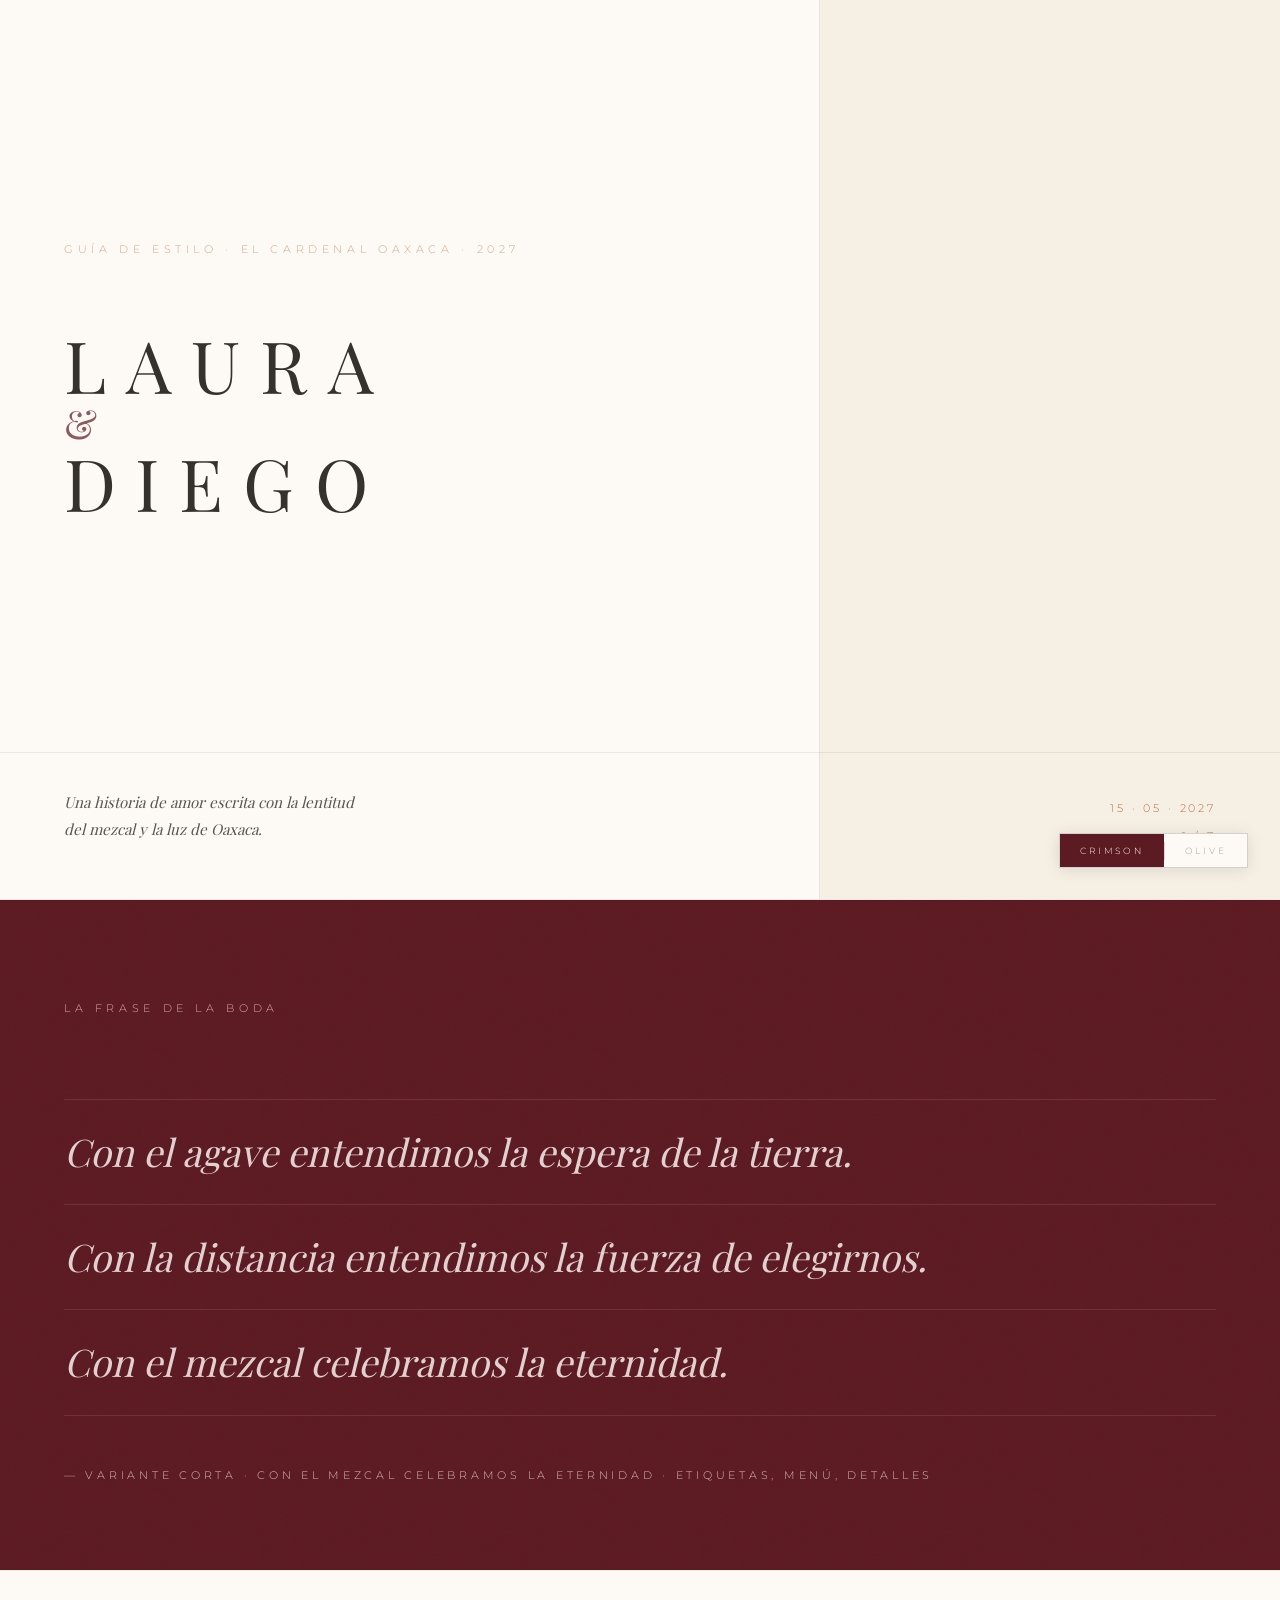
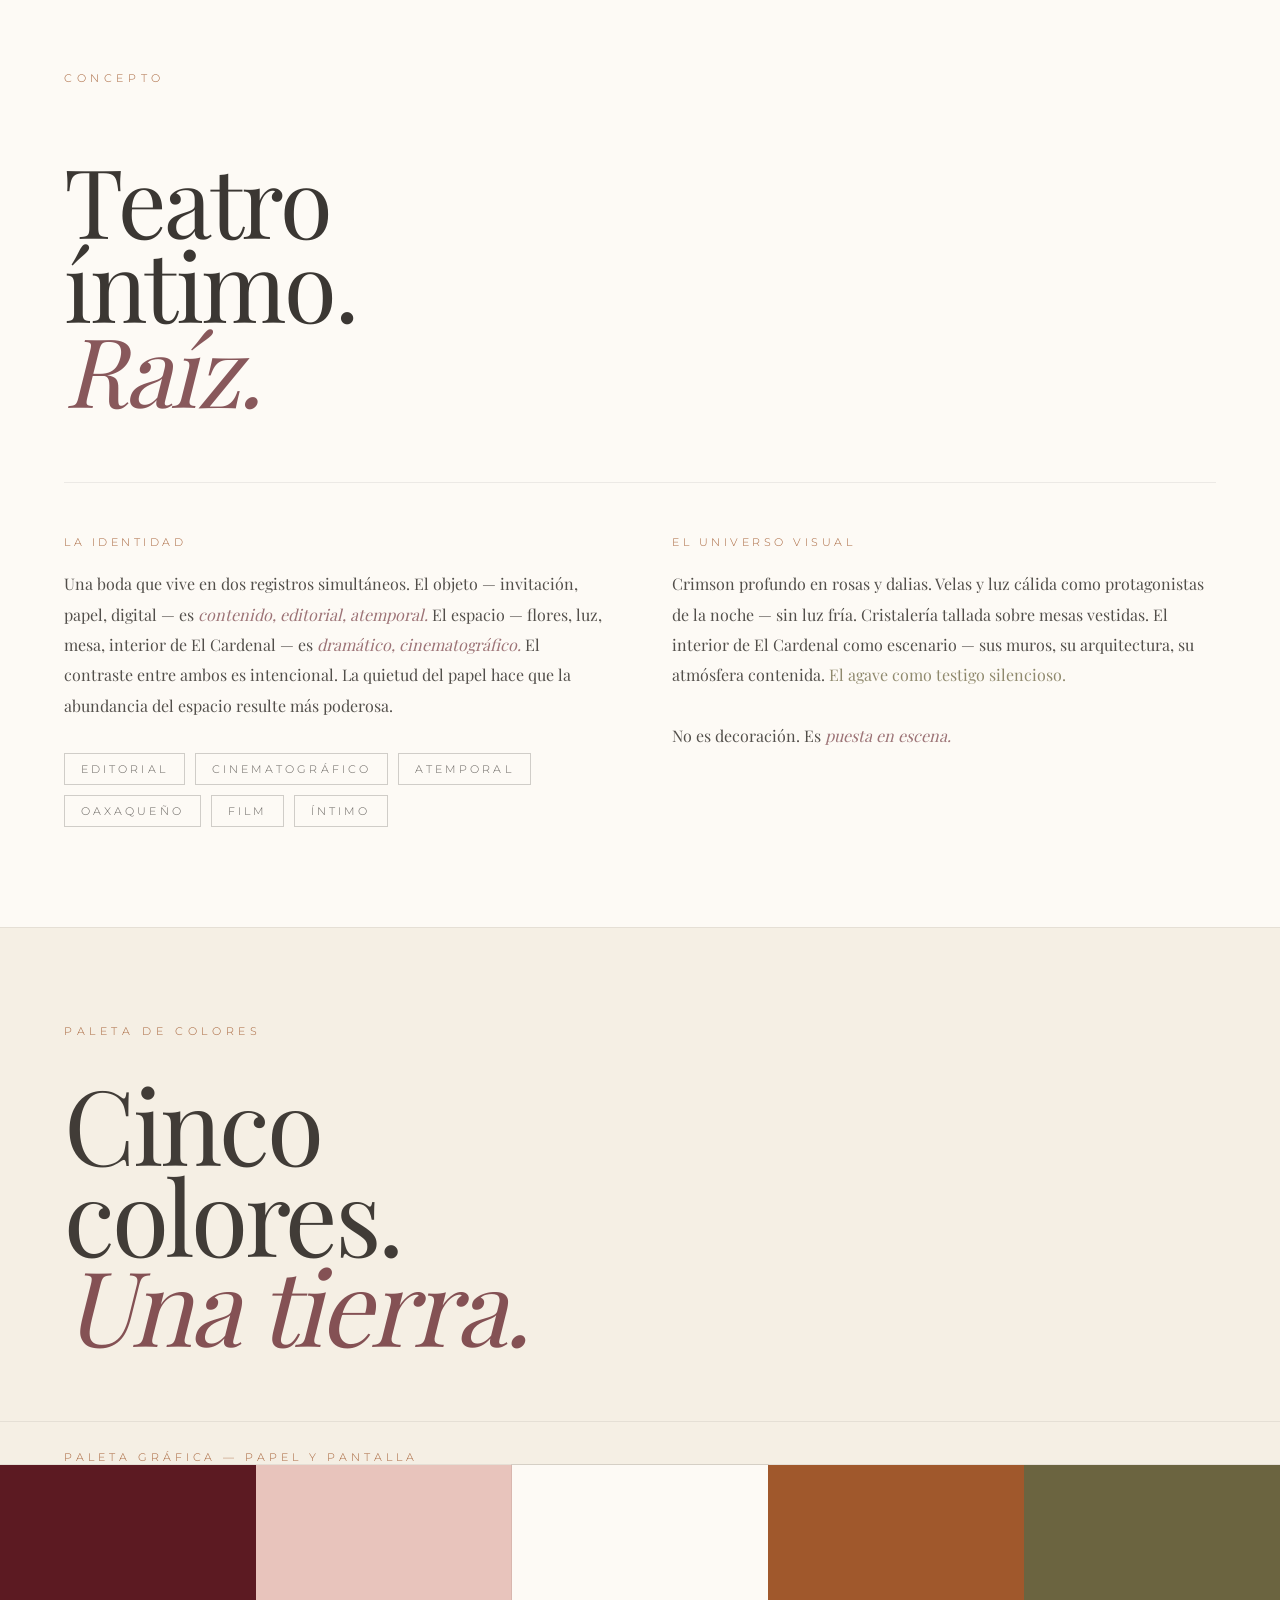
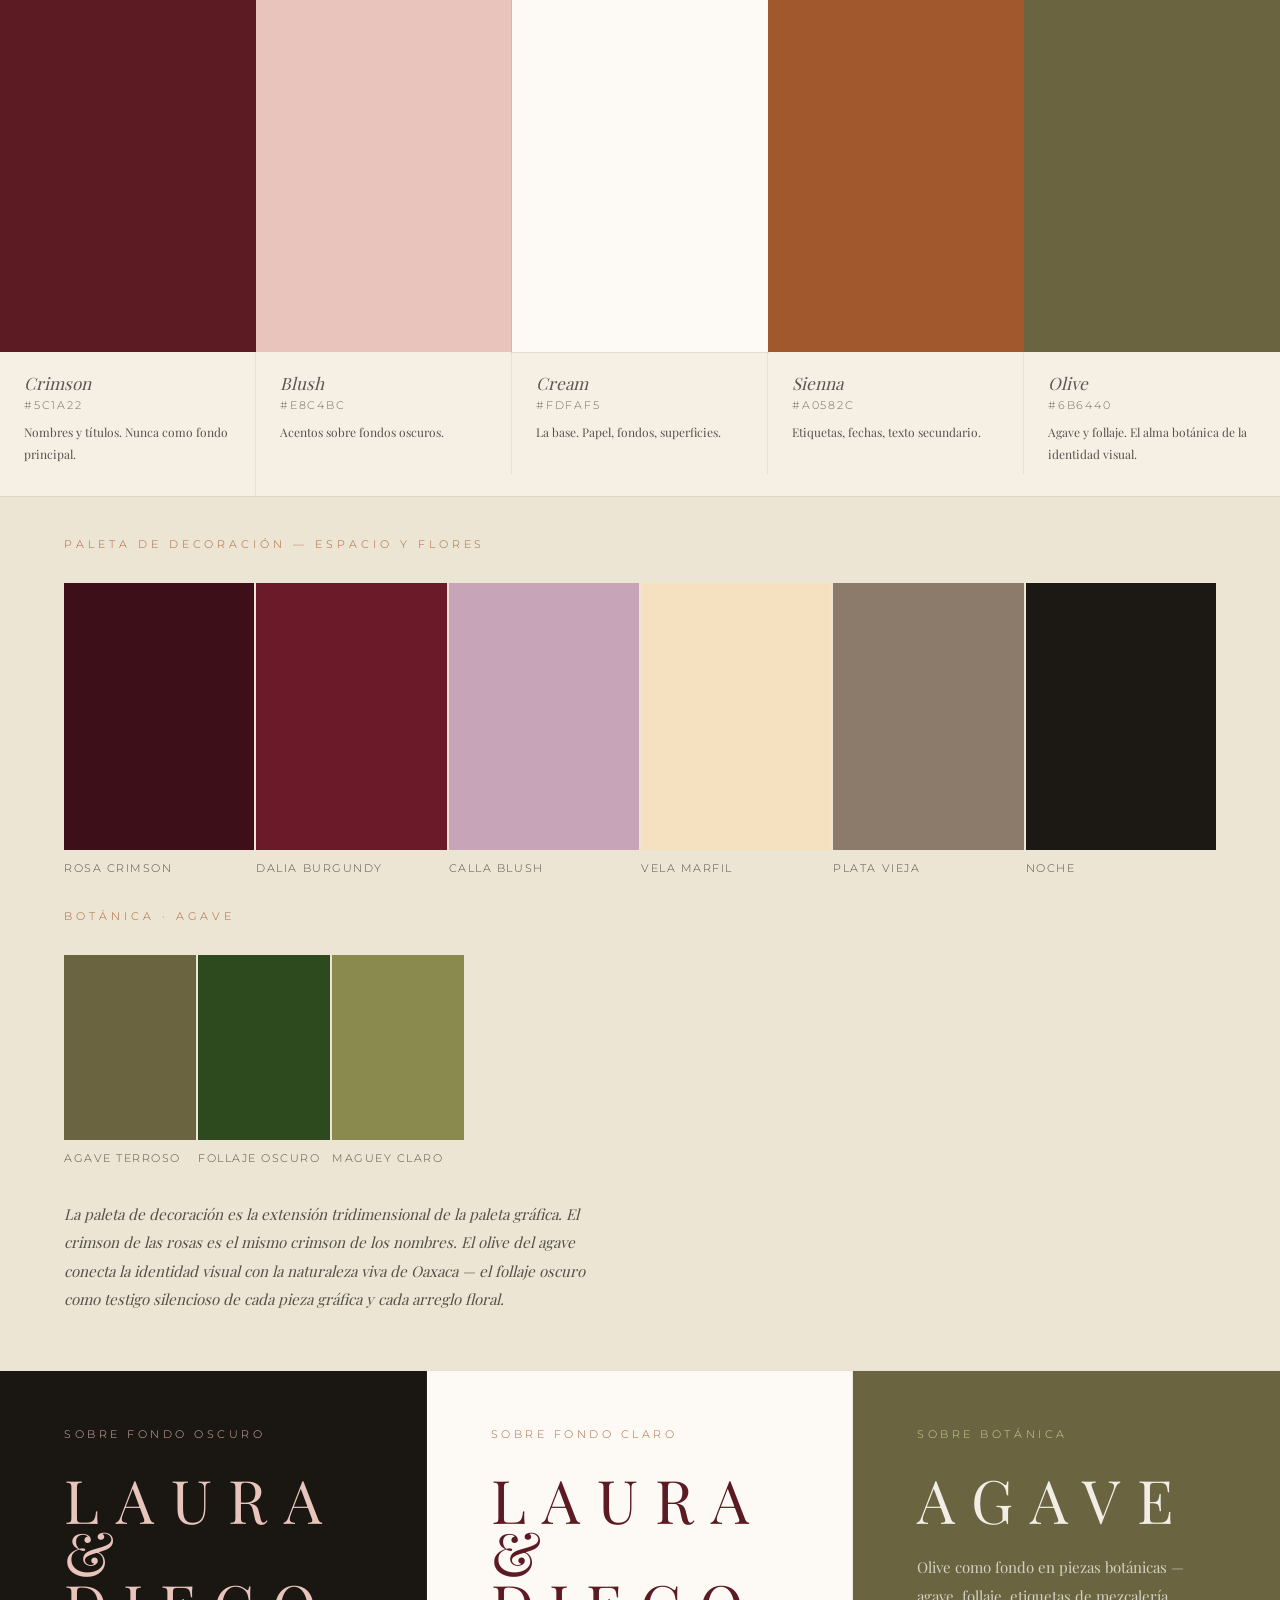
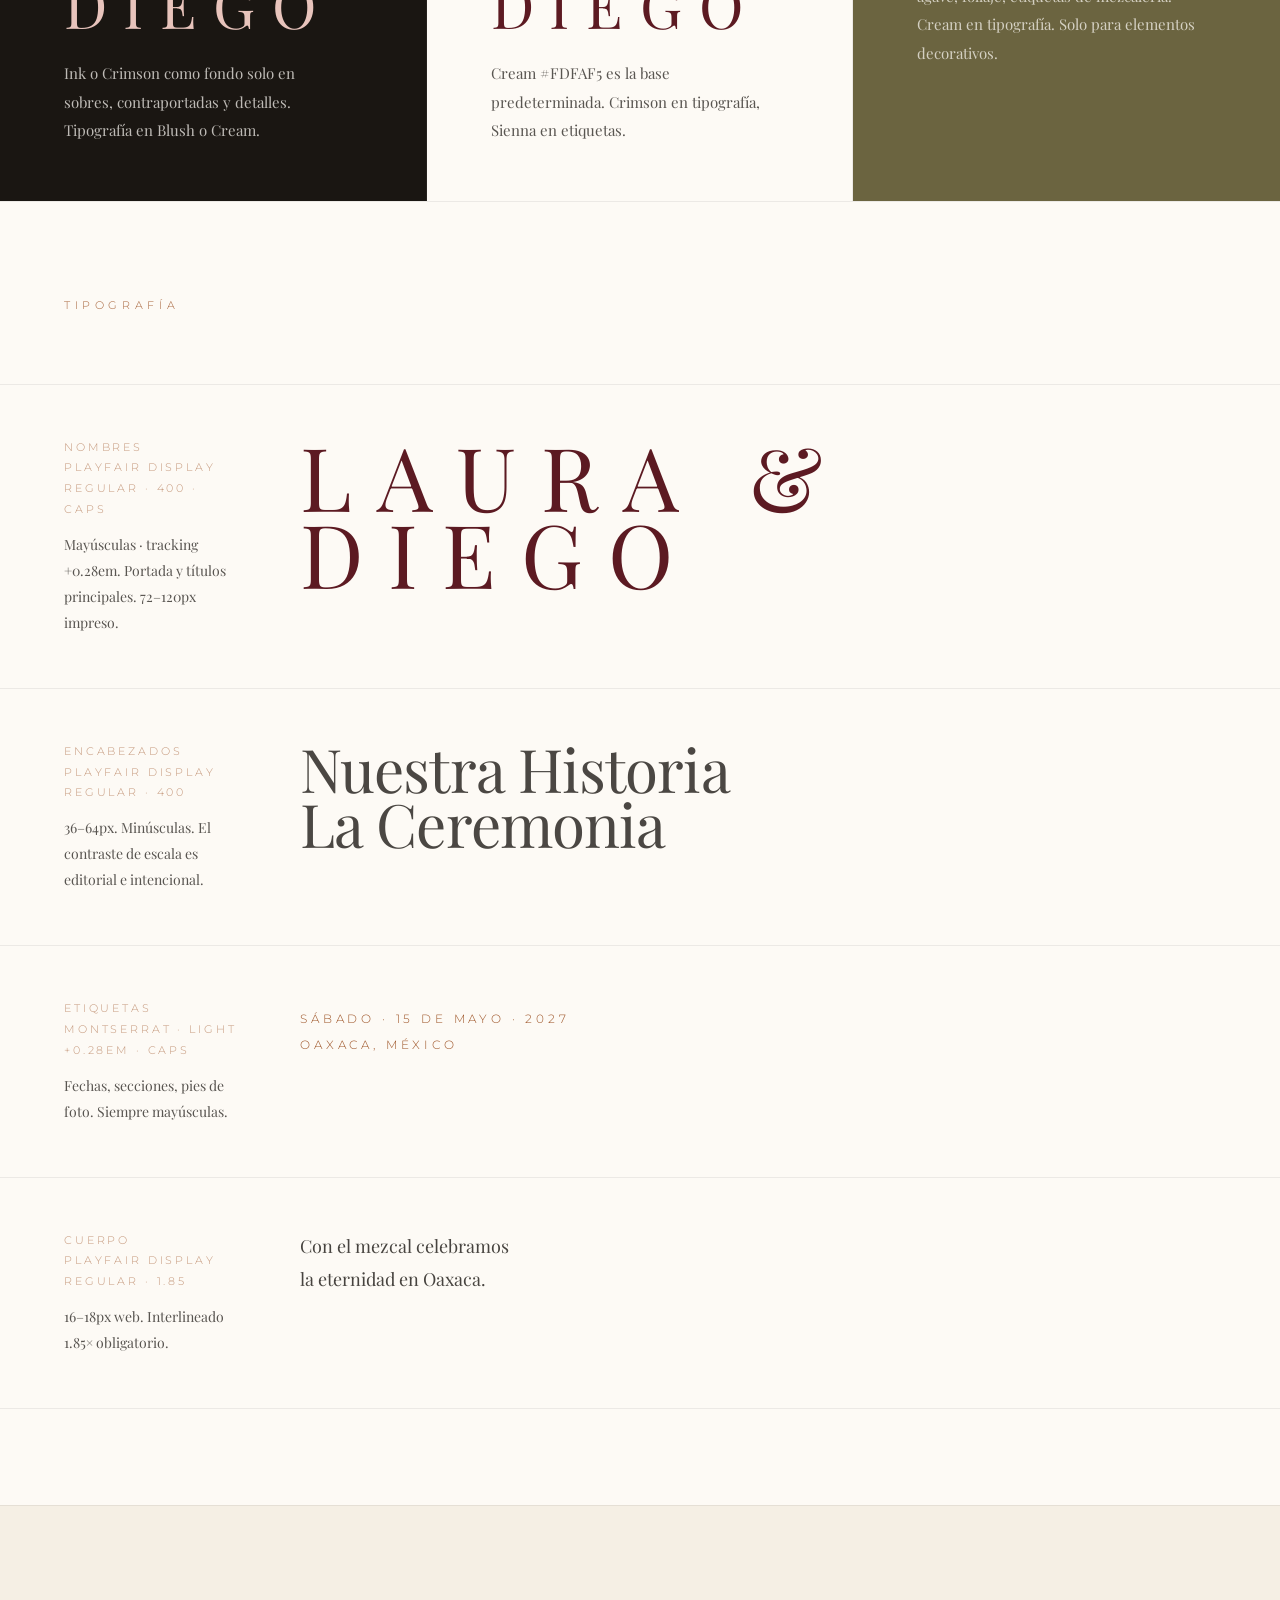
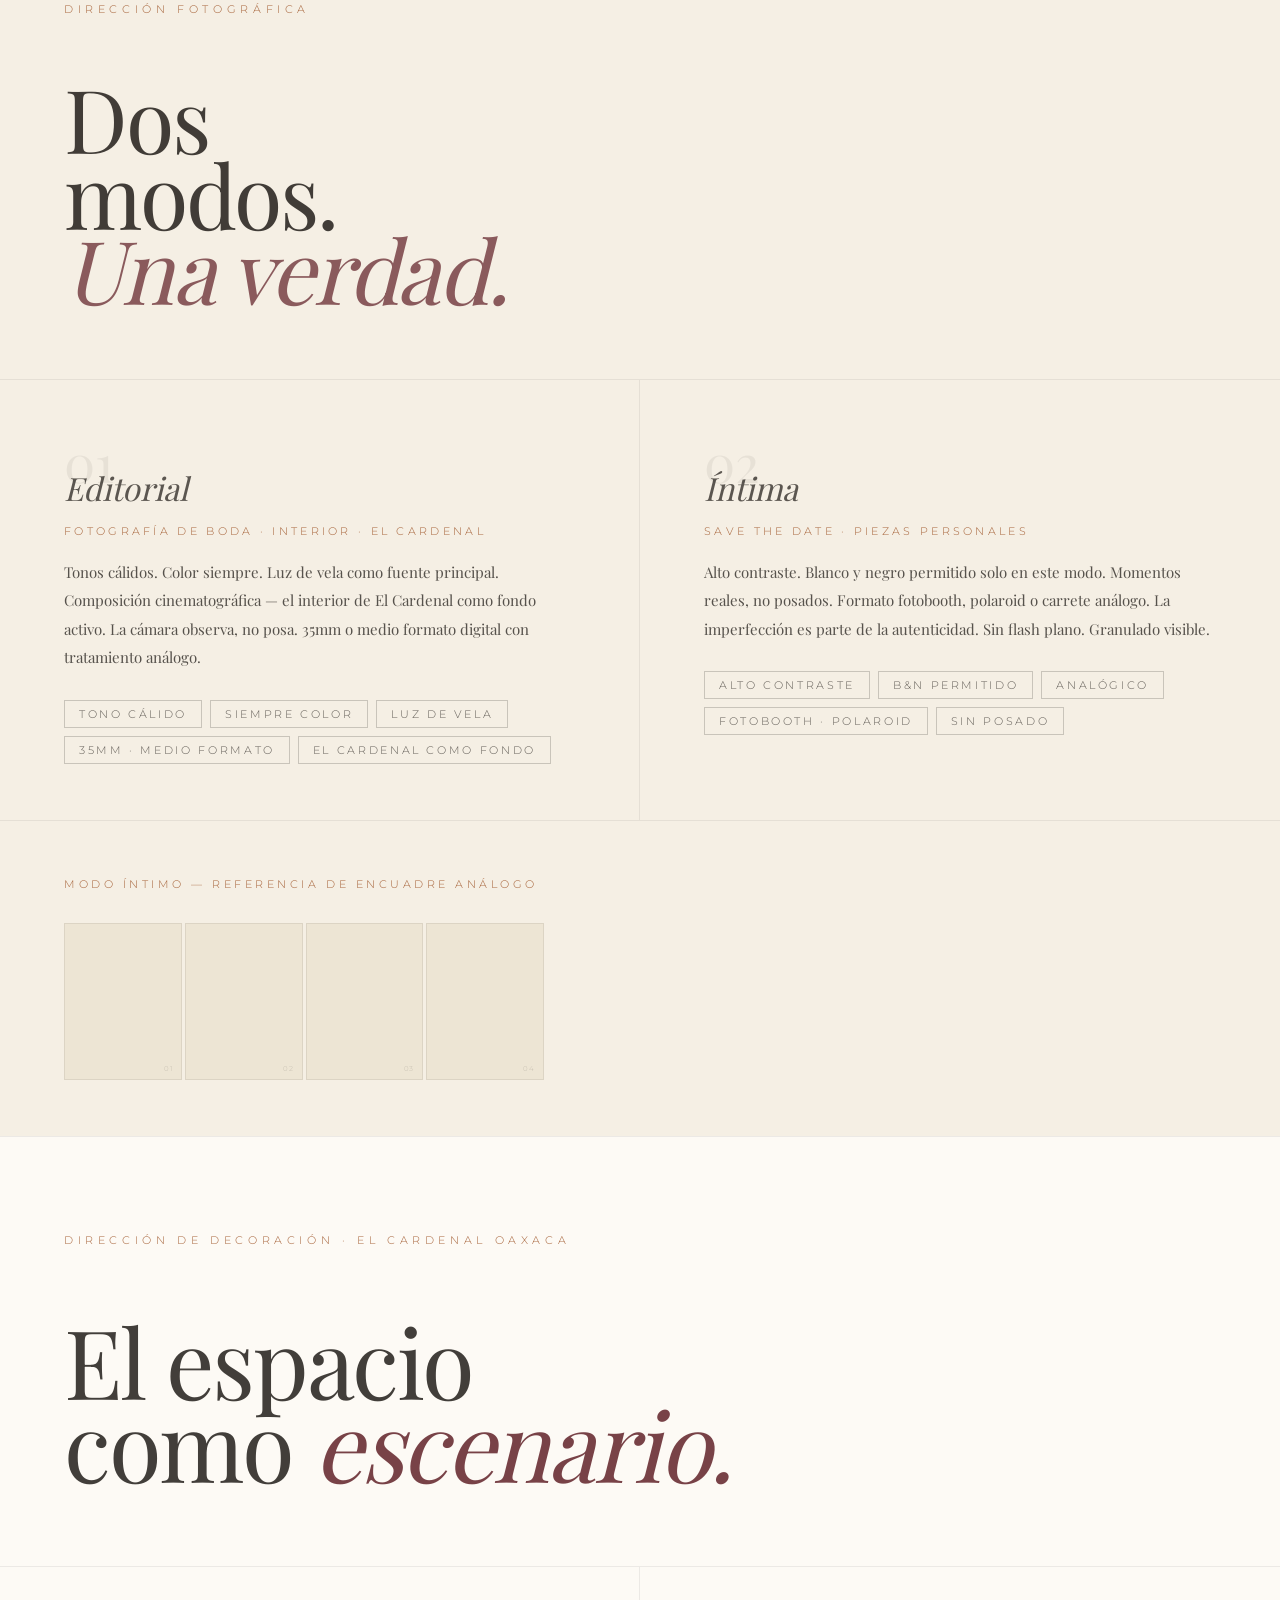
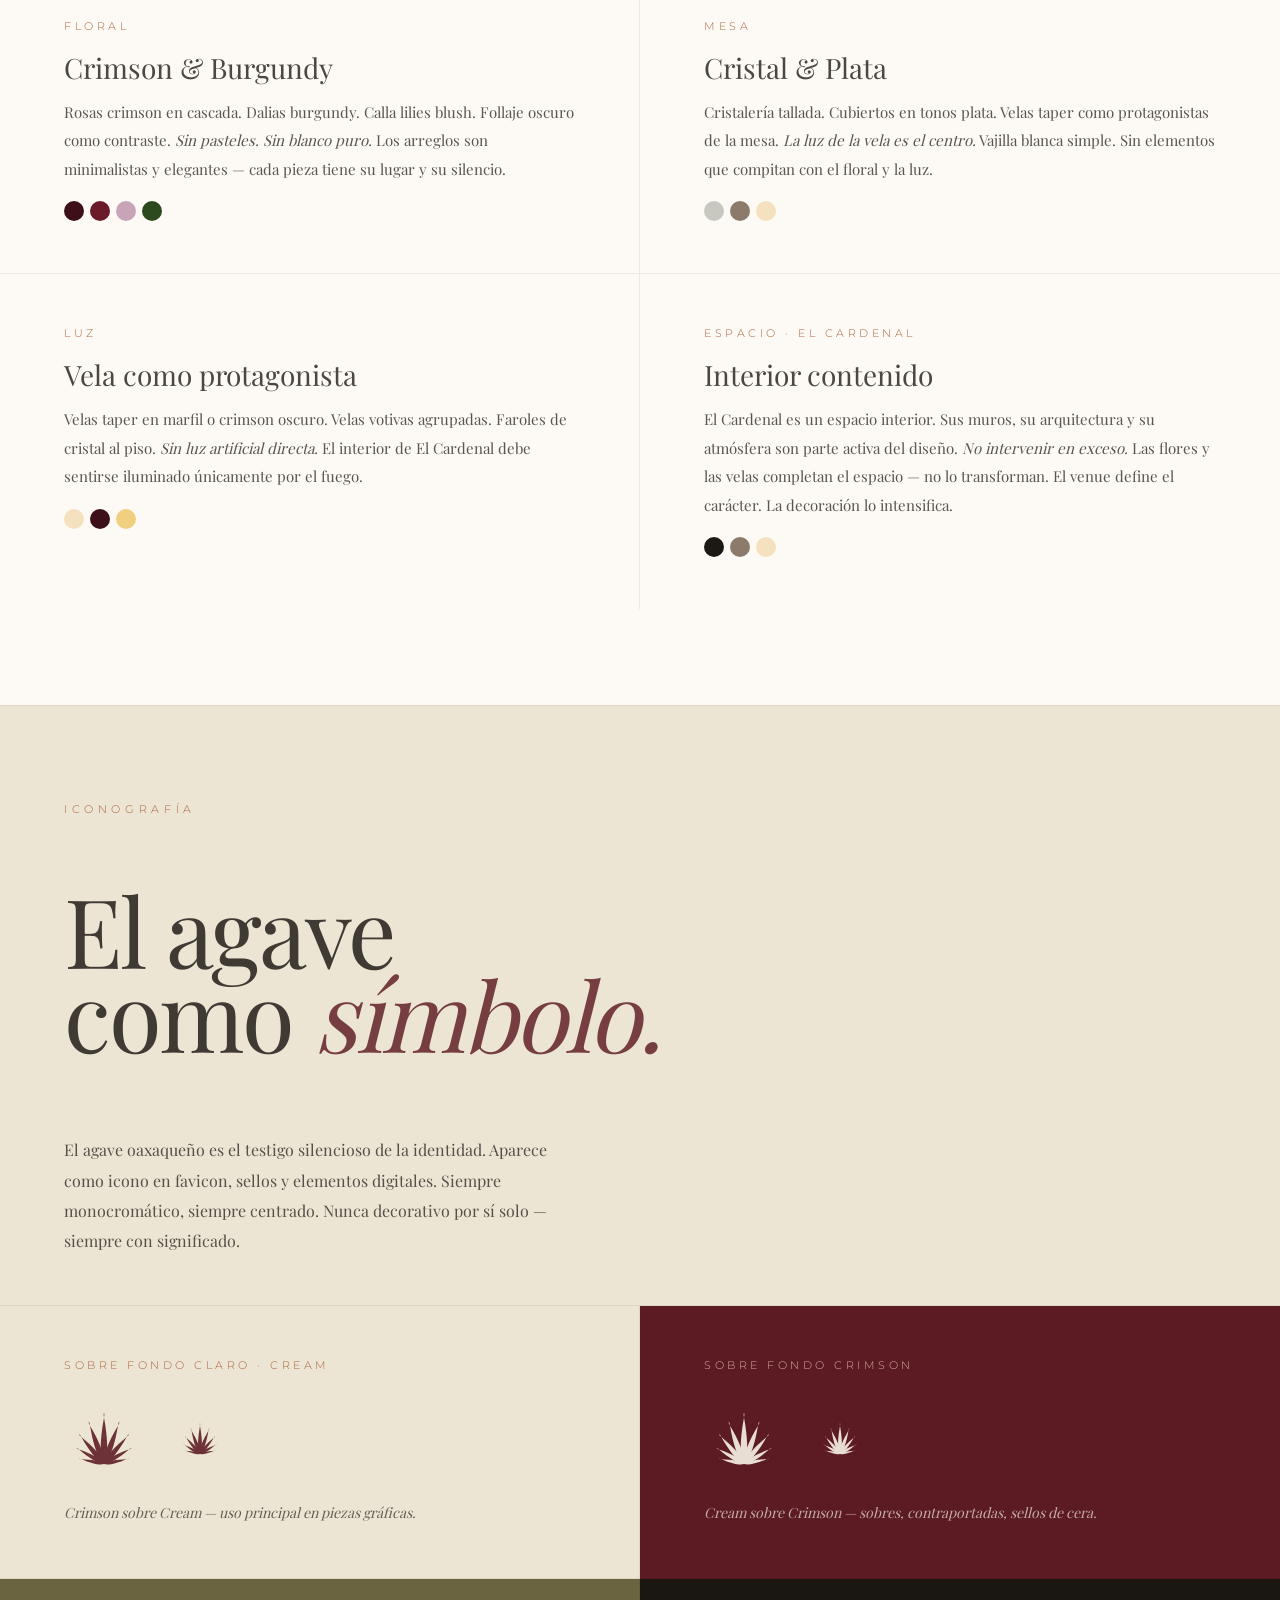
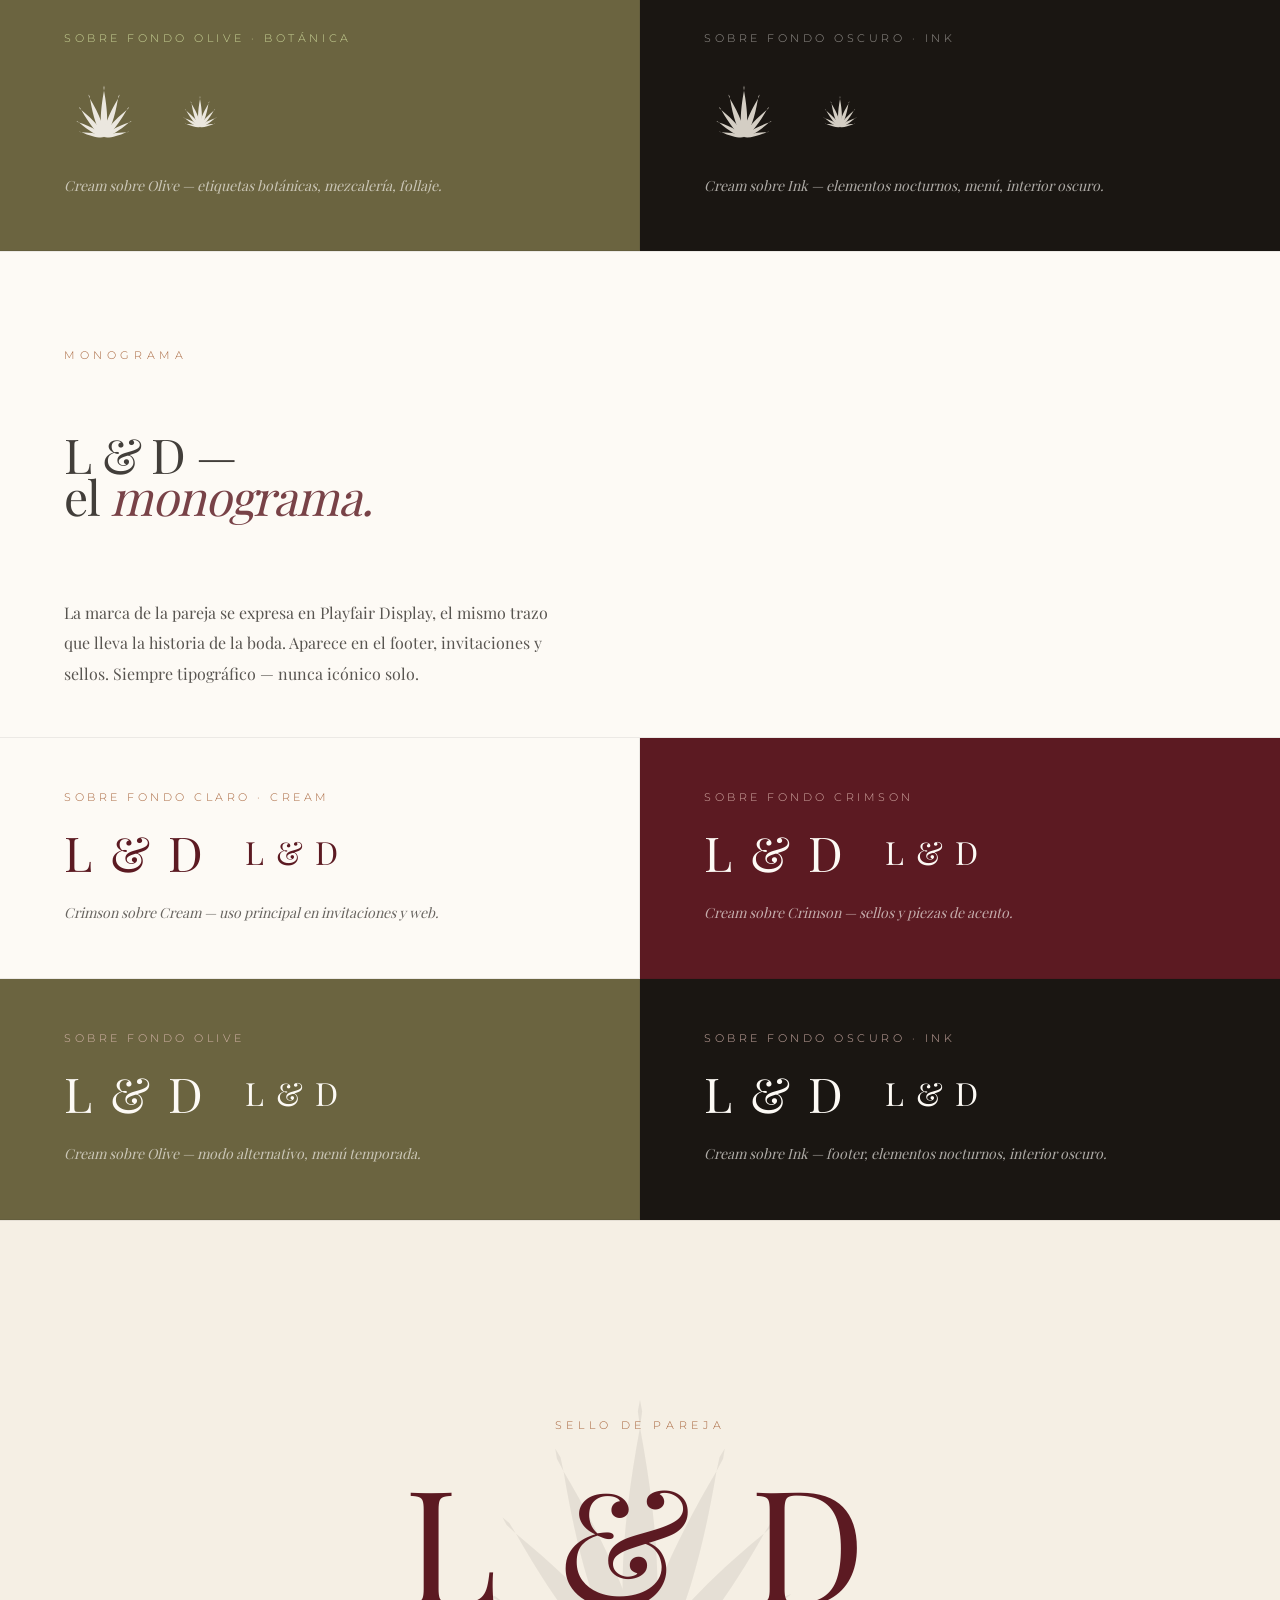
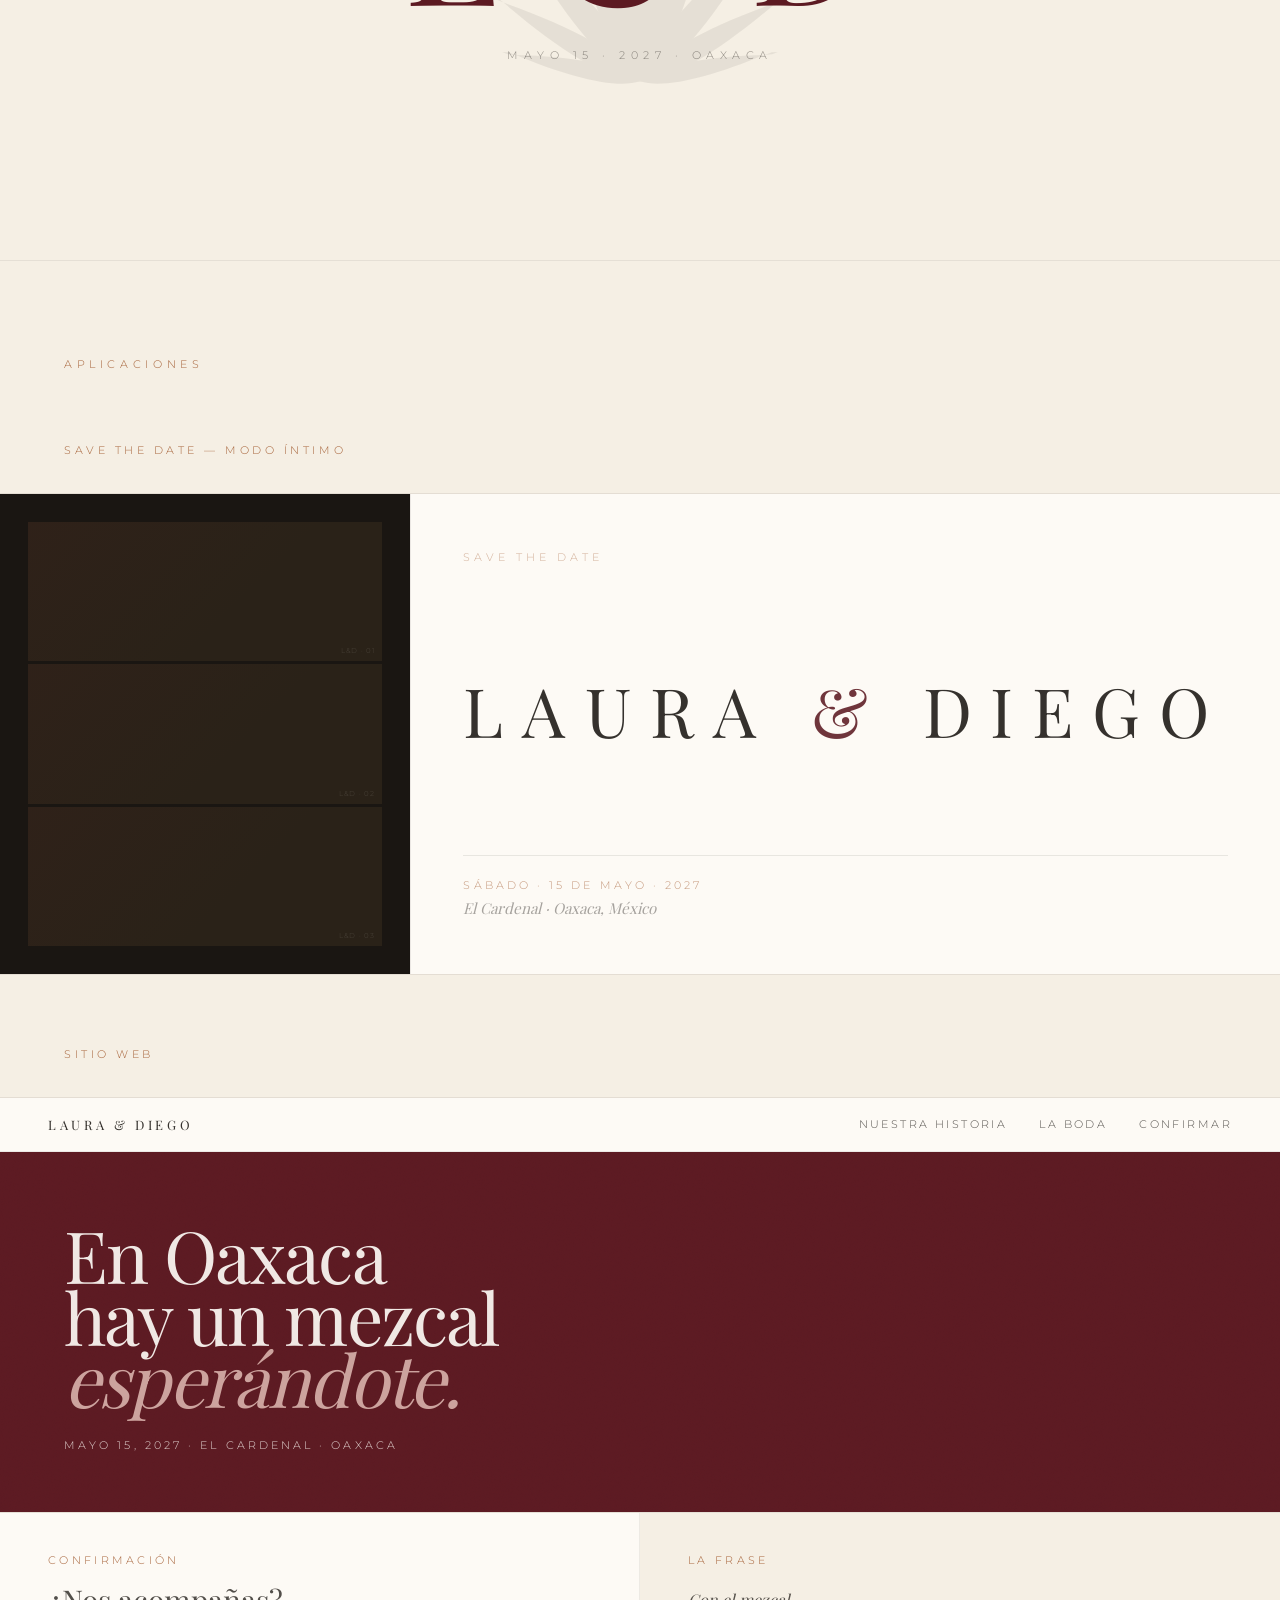
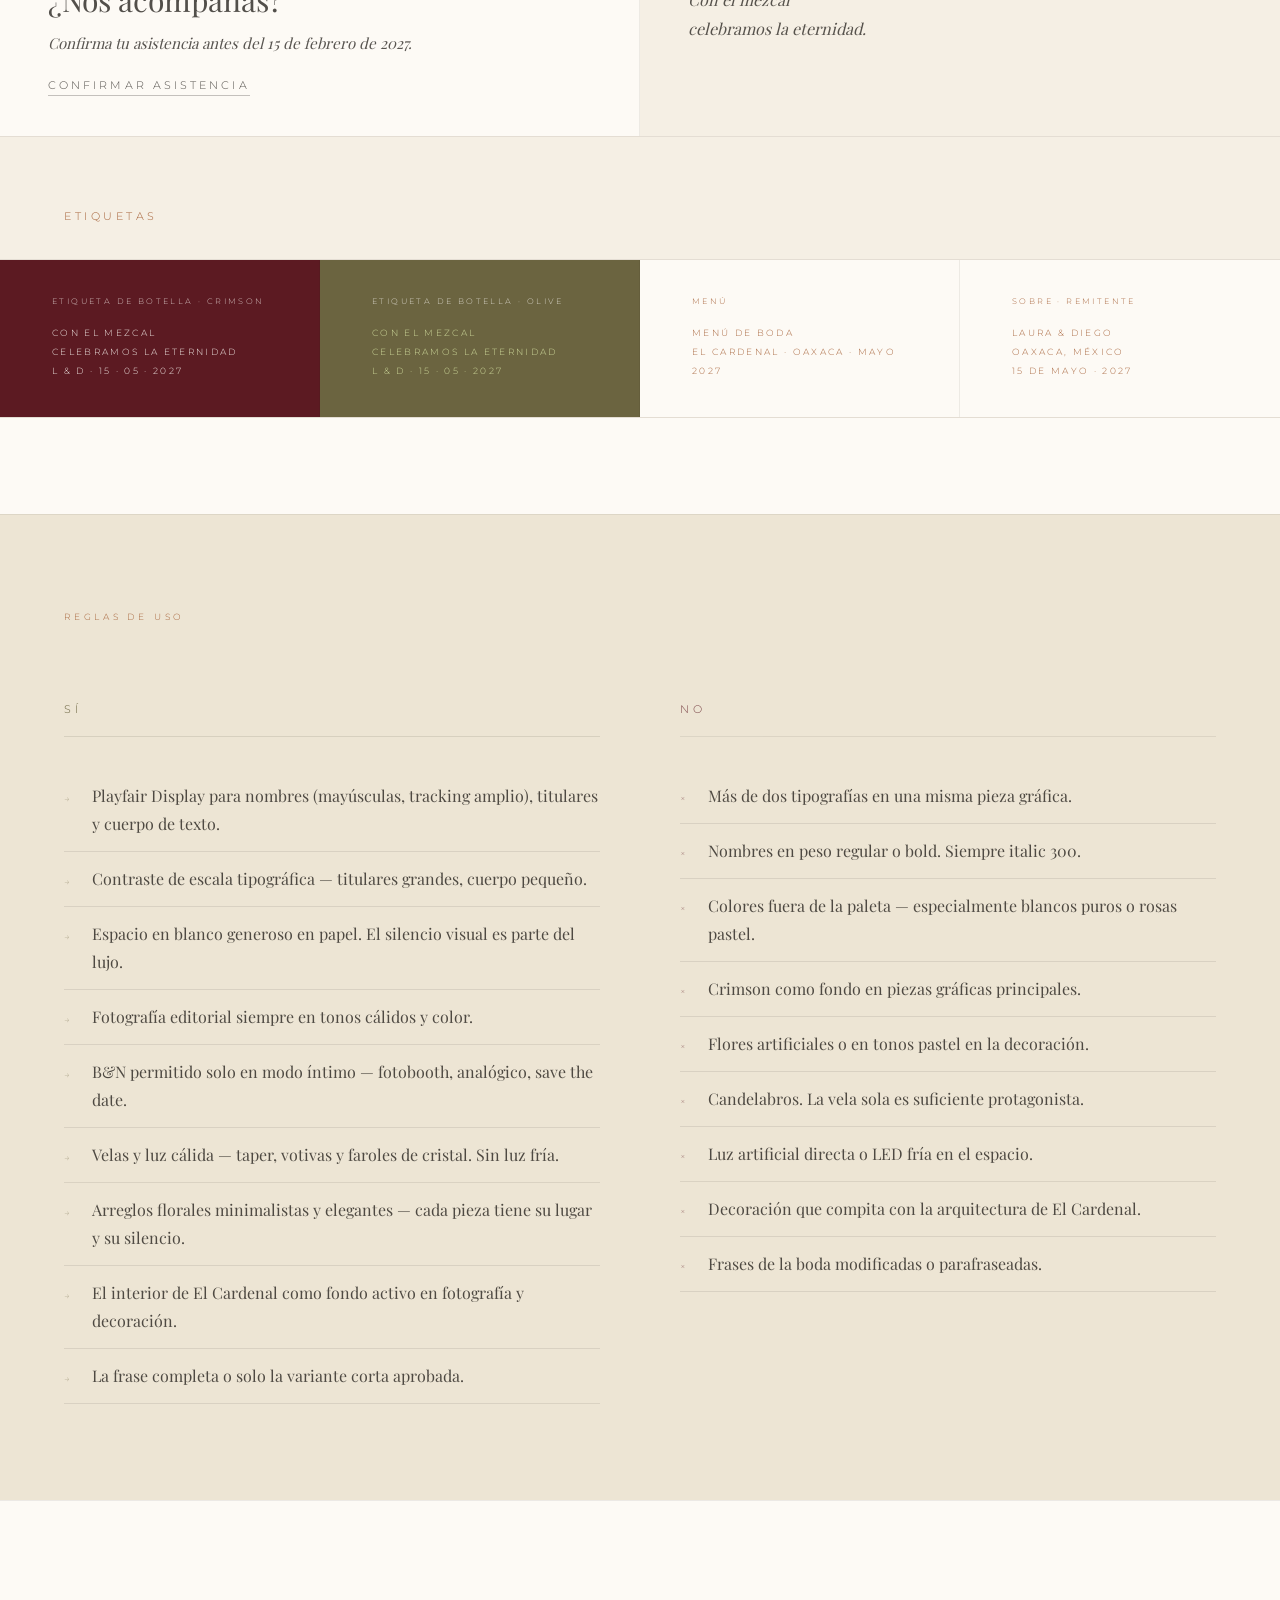
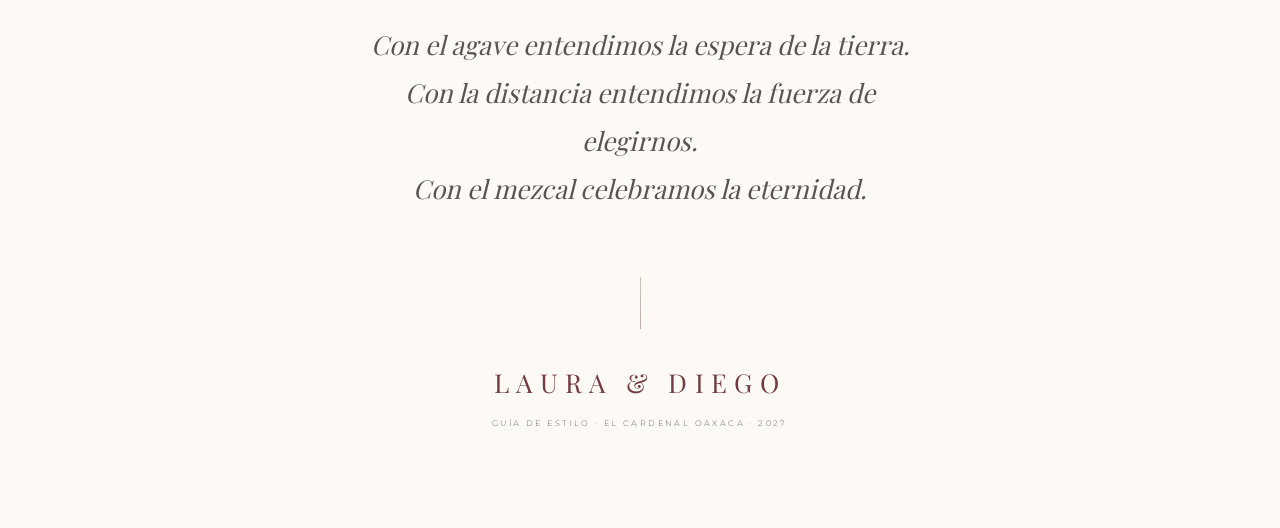
==== commit 6fbf76b2: "Update style guide" ====
--- a/style_guide.html
+++ b/style_guide.html
@@ -48,7 +48,9 @@
 /* Sections that document fixed palette values — never change with toggle */
 :root.olive-mode .palette,
 :root.olive-mode .icon-grid,
-:root.olive-mode .logo-grid {
+:root.olive-mode .logo-grid,
+:root.olive-mode .labels,
+:root.olive-mode .apps {
   --crimson: #5C1A22;
   --blush: #E8C4BC;
 }
@@ -1288,10 +1290,10 @@
   </div>
   <span class="app-item-label" style="padding-top:0;">Etiquetas</span>
   <div class="labels">
+    <div class="label-cell on-crimson"><span class="label-cell-type">Etiqueta de botella · Crimson</span><span class="label-cell-spec">Con el mezcal<br>celebramos la eternidad<br>L & D · 15 · 05 · 2027</span></div>
+    <div class="label-cell on-olive"><span class="label-cell-type">Etiqueta de botella · Olive</span><span class="label-cell-spec">Con el mezcal<br>celebramos la eternidad<br>L & D · 15 · 05 · 2027</span></div>
     <div class="label-cell"><span class="label-cell-type">Menú</span><span class="label-cell-spec">Menú de boda<br>El Cardenal · Oaxaca · Mayo 2027</span></div>
-    <div class="label-cell on-crimson"><span class="label-cell-type">Etiqueta de botella</span><span class="label-cell-spec">Con el mezcal<br>celebramos la eternidad<br>L & D · 15 · 05 · 2027</span></div>
     <div class="label-cell"><span class="label-cell-type">Sobre · Remitente</span><span class="label-cell-spec">Laura & Diego<br>Oaxaca, México<br>15 de Mayo · 2027</span></div>
-    <div class="label-cell on-olive"><span class="label-cell-type">Botánica · Agave</span><span class="label-cell-spec">Agave oaxaqueño<br>Testigo silencioso<br>#6B6440</span></div>
   </div>
 </div>
 
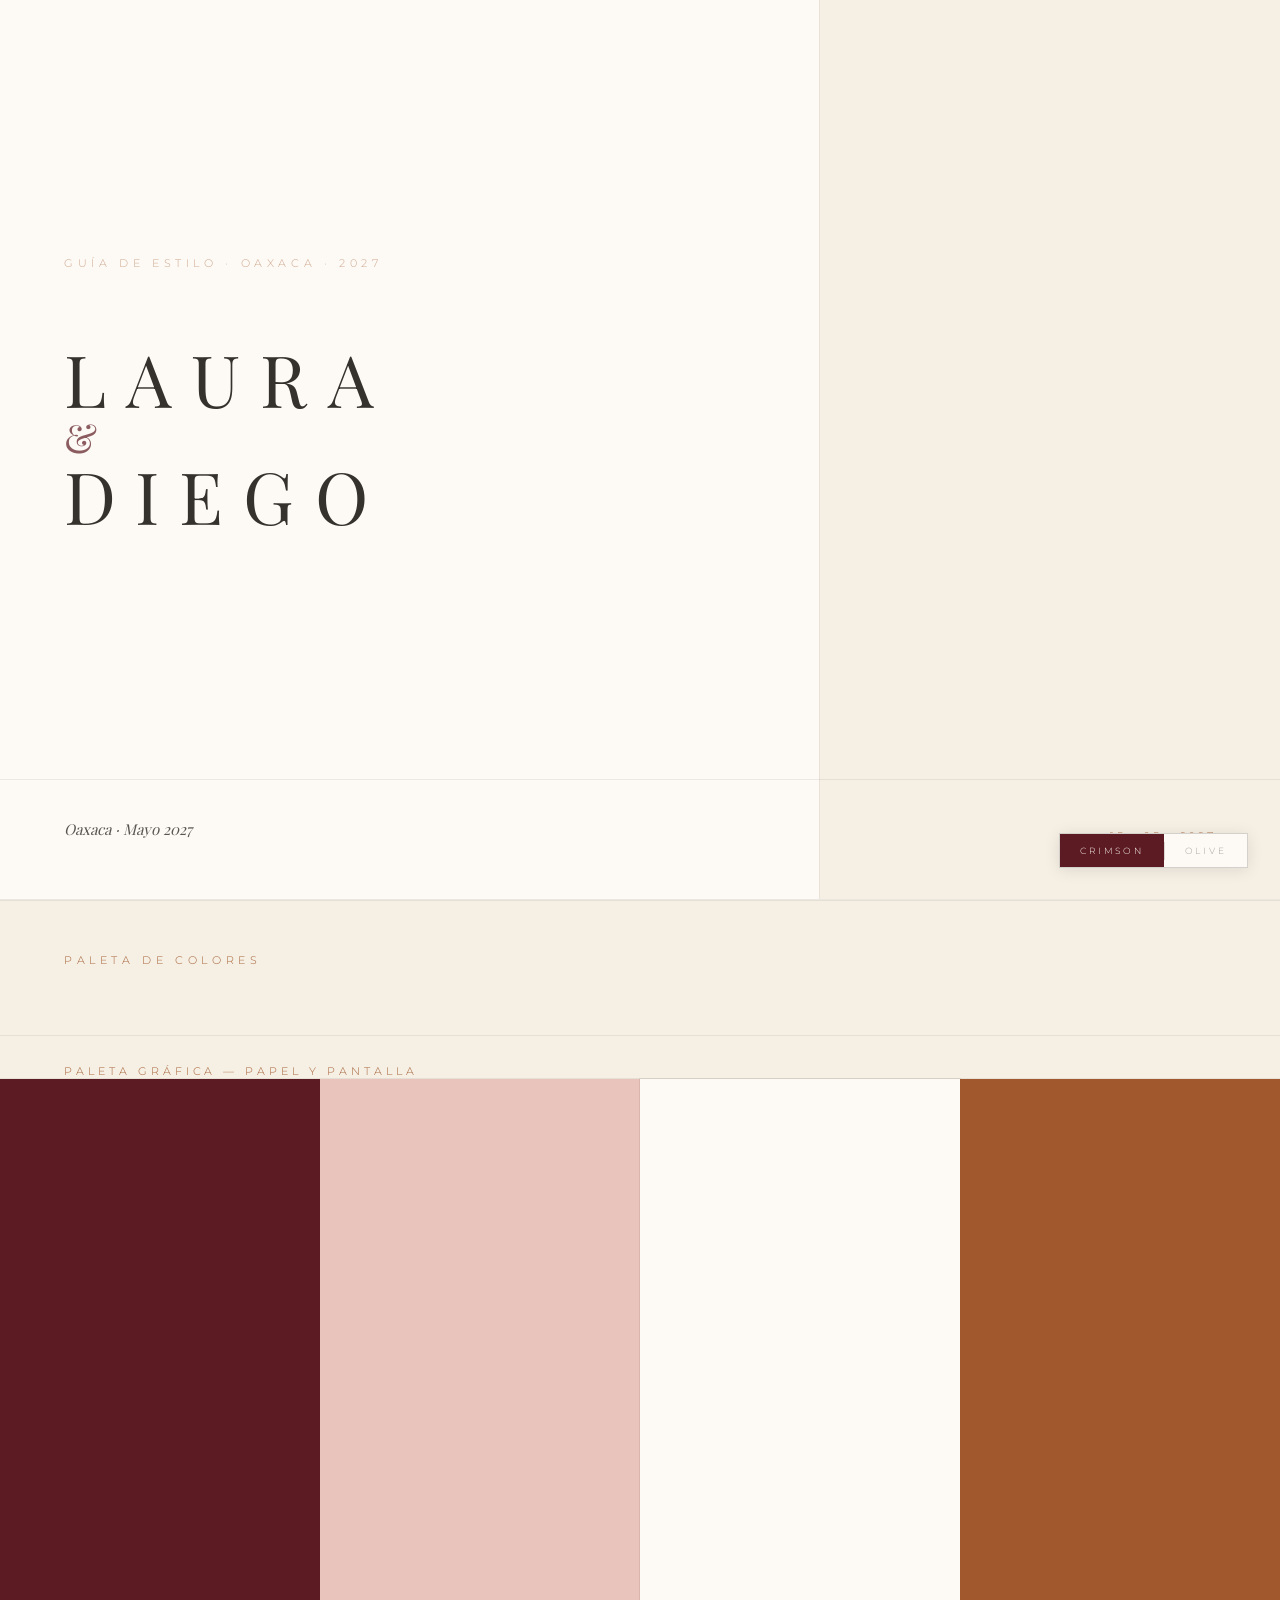
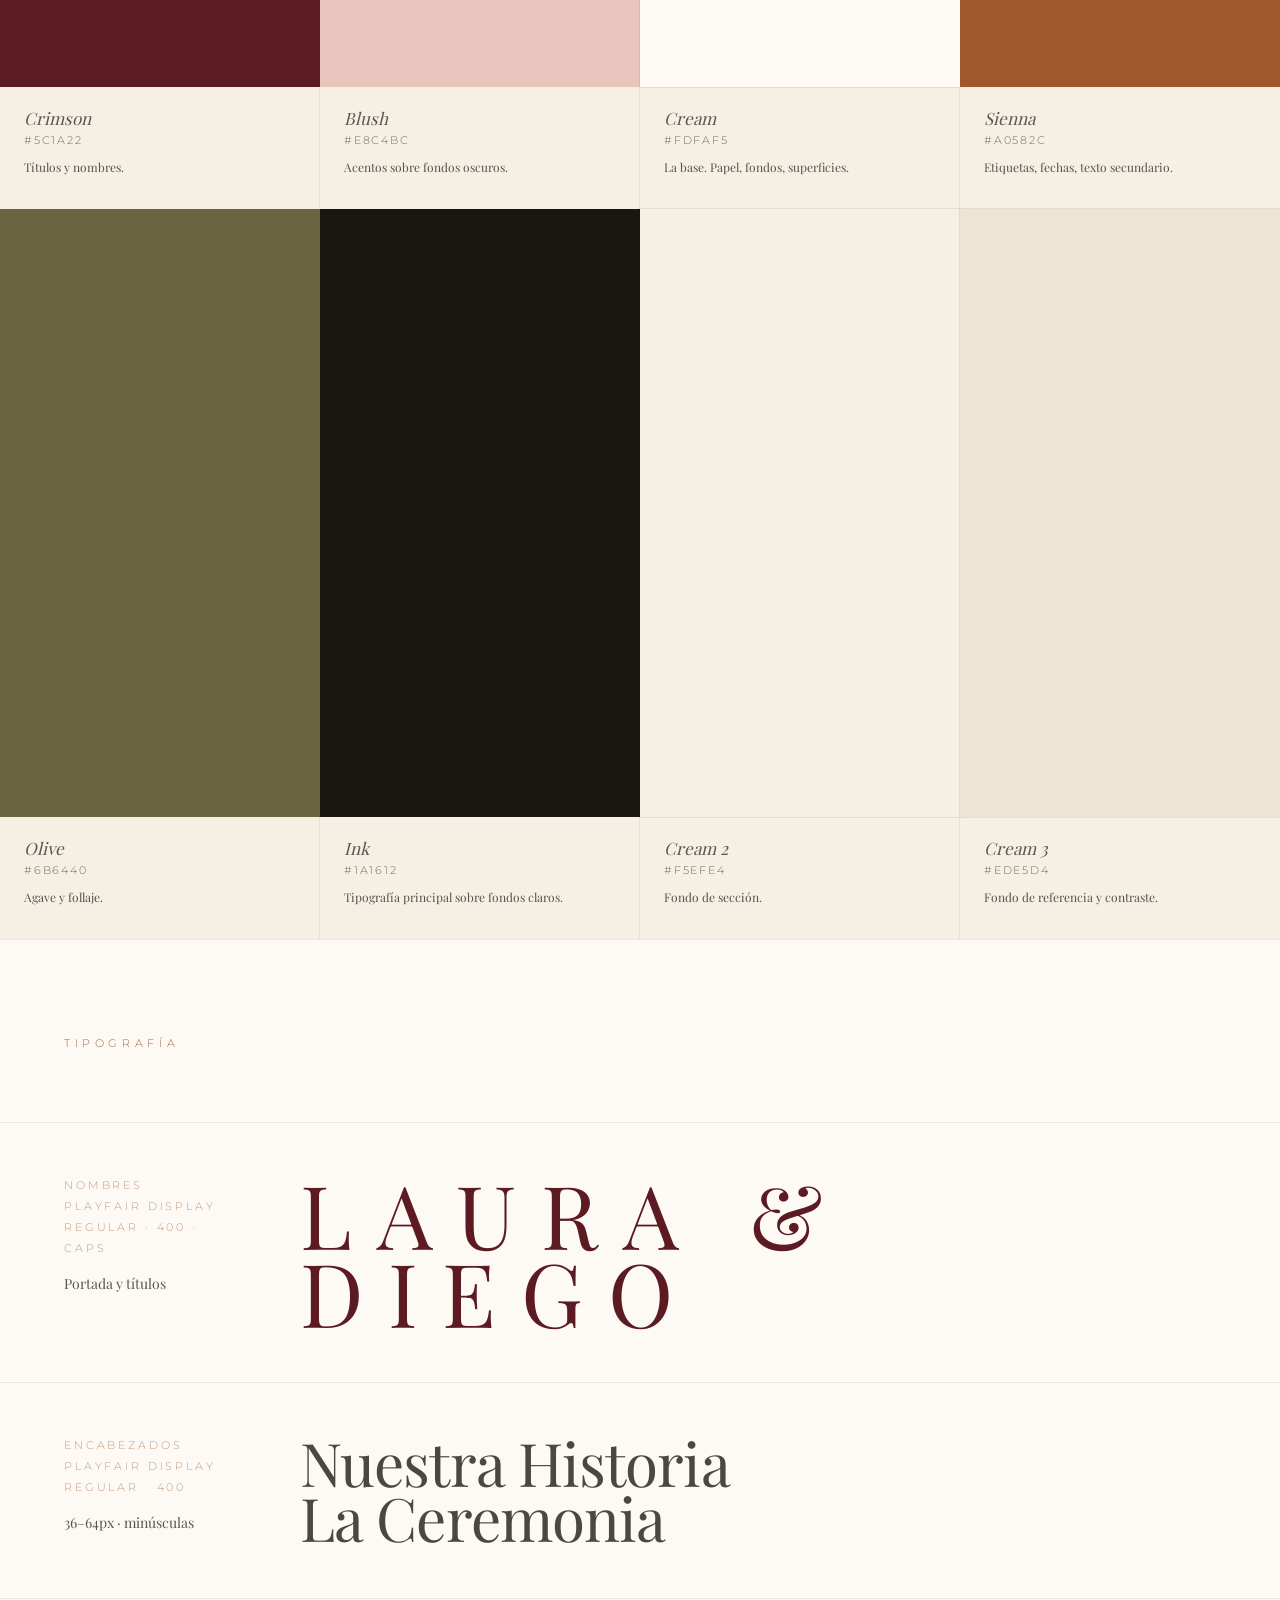
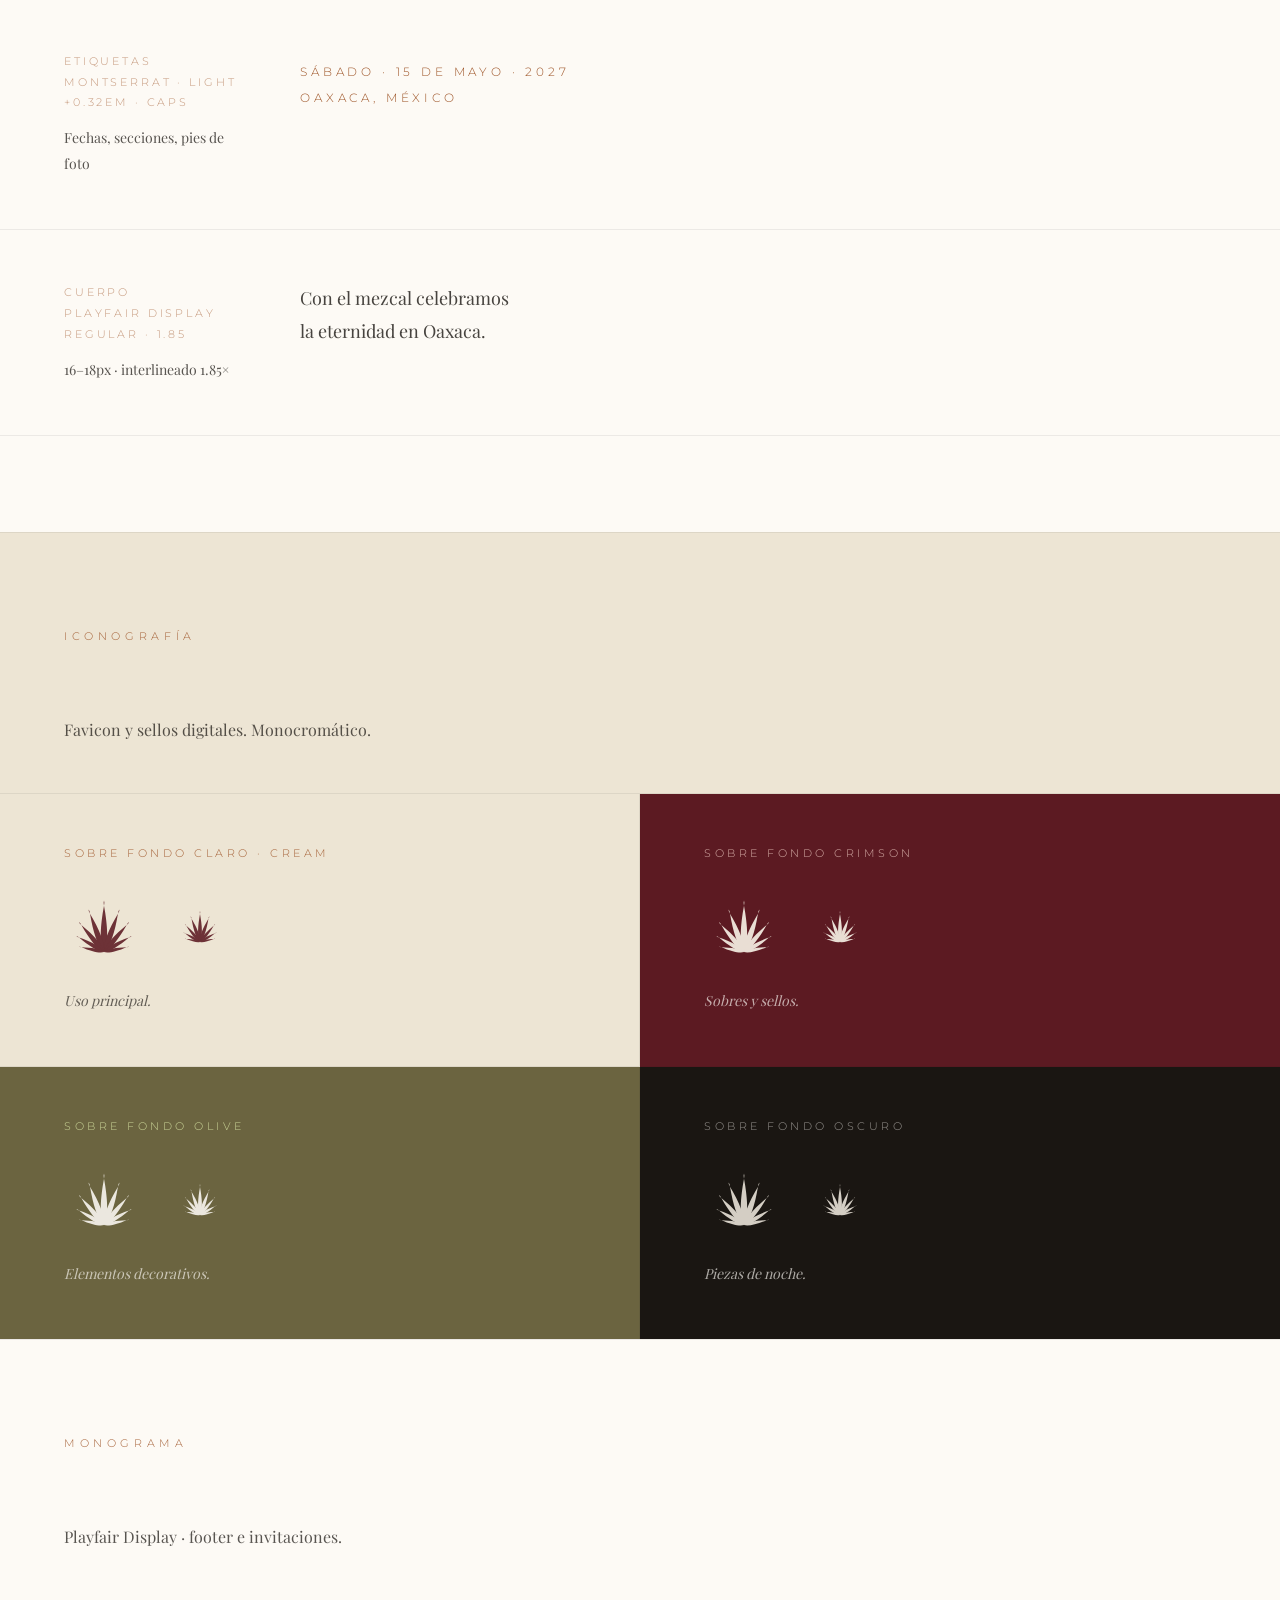
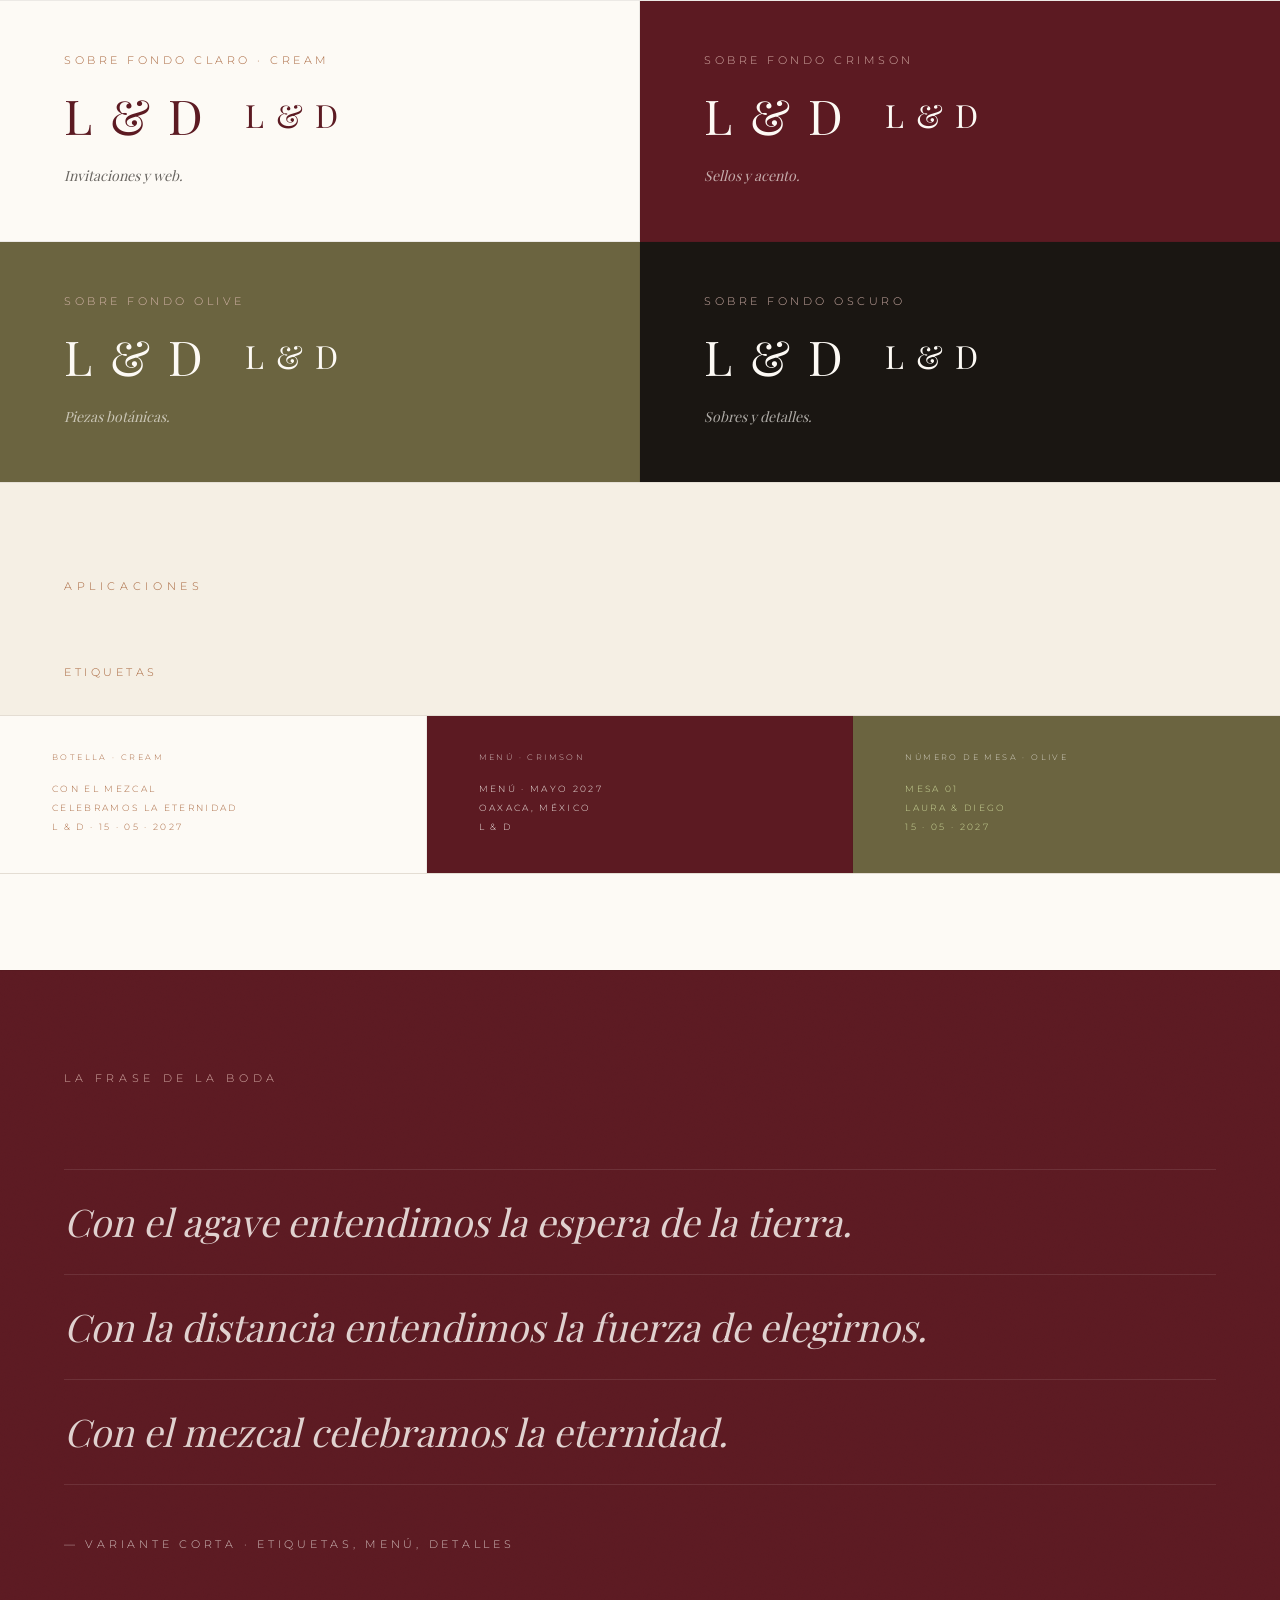
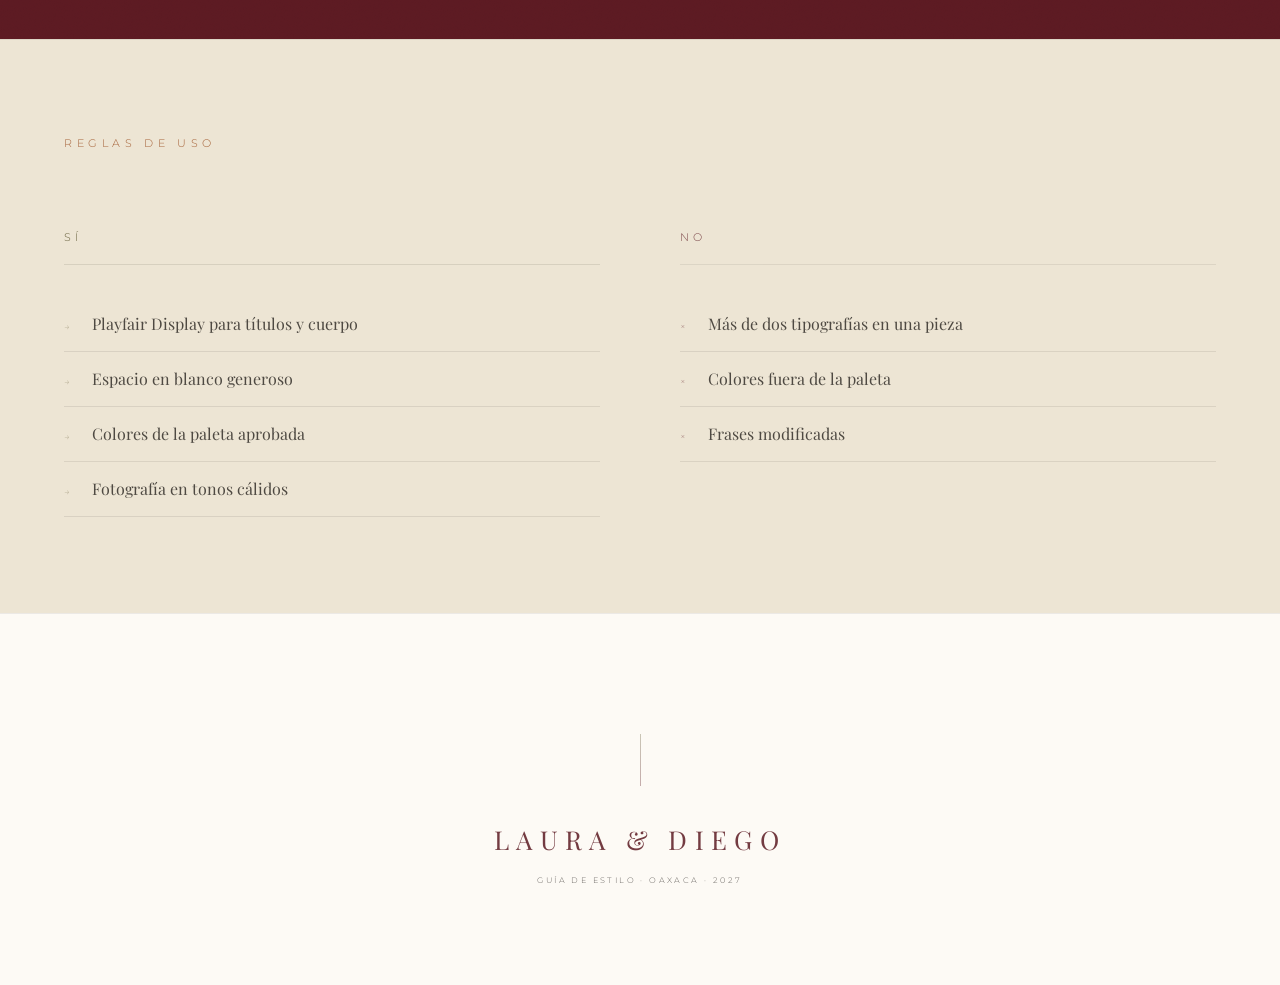
==== commit eef2cd38: "Update site" ====
--- a/style_guide.html
+++ b/style_guide.html
@@ -41,7 +41,6 @@
 
 :root.olive-mode {
   --crimson: #6B6440;
-  --wine-dark: #4A4A28;
   --blush: #D4E0A0;
 }
 
@@ -90,6 +89,8 @@
   font-family: 'Playfair Display', serif;
   -webkit-font-smoothing: antialiased;
 }
+
+em { font-style: normal; }
 
 .sec-label {
   font-family: 'Montserrat', sans-serif;
@@ -183,56 +184,9 @@
   position: relative; z-index: 1;
 }
 
-/* ── CONCEPT ── */
-.concept {
-  background: var(--cream);
-  padding: 56px 24px;
-  border-top: 0.5px solid rgba(26,22,18,0.07);
-}
-.concept-label { color: var(--sienna); opacity: 0.9; margin-bottom: 40px; }
-.concept-headline {
-  font-family: 'Playfair Display', serif; font-weight: 400;
-  font-size: clamp(36px, 9vw, 56px); line-height: 0.92;
-  color: var(--ink); letter-spacing: -0.025em; opacity: 0.85;
-  margin-bottom: 48px;
-}
-.concept-headline em { font-style: italic; color: var(--crimson); opacity: 0.85; }
-.concept-cols {
-  display: grid; grid-template-columns: 1fr; gap: 36px;
-  border-top: 0.5px solid rgba(26,22,18,0.07);
-  padding-top: 52px;
-}
-.concept-col-head {
-  font-family: 'Montserrat', sans-serif; font-weight: 300;
-  font-size: 11px; letter-spacing: 0.32em; text-transform: uppercase;
-  color: var(--sienna); opacity: 0.9; display: block; margin-bottom: 20px;
-}
-.concept-col-body {
-  font-family: 'Playfair Display', serif;
-  font-size: 16px; line-height: 1.9;
-  color: var(--ink); opacity: 0.75;
-}
-.concept-col-body em { font-style: italic; color: var(--crimson); opacity: 0.8; }
-.concept-words {
-  display: flex; flex-wrap: wrap; gap: 10px; margin-top: 32px;
-}
-.concept-word {
-  font-family: 'Montserrat', sans-serif; font-weight: 300;
-  font-size: 11px; letter-spacing: 0.28em; text-transform: uppercase;
-  color: var(--ink); opacity: 0.65;
-  border: 0.5px solid rgba(26,22,18,0.30);
-  padding: 8px 16px;
-}
-
 /* ── PALETTE ── */
 .palette { background: var(--cream2); border-top: 0.5px solid rgba(26,22,18,0.07); }
-.palette-hl-wrap { padding: 48px 24px 36px; }
-.palette-hl {
-  font-family: 'Playfair Display', serif; font-weight: 400;
-  font-size: clamp(36px, 9vw, 56px); line-height: 0.87;
-  color: var(--ink); letter-spacing: -0.03em; opacity: 0.82;
-}
-.palette-hl em { font-style: italic; color: var(--crimson); opacity: 0.9; }
+.palette-hl-wrap { padding: 32px 24px 20px; }
 .palette-label-inline { color: var(--sienna); opacity: 0.9; margin-bottom: 40px; }
 .palette-section-head {
   font-family: 'Montserrat', sans-serif; font-weight: 300;
@@ -246,7 +200,7 @@
   padding: 12px 12px 20px;
   border-right: 0.5px solid rgba(26,22,18,0.06);
 }
-.swatch:last-child .swatch-info { border-right: none; }
+.swatch:nth-child(2n) .swatch-info { border-right: none; }
 .swatch-name {
   font-family: 'Playfair Display', serif;
   font-style: italic; font-weight: 400; font-size: 17px;
@@ -261,42 +215,6 @@
   font-family: 'Playfair Display', serif;
   font-size: 12px; color: var(--ink); opacity: 0.72; line-height: 1.6;
 }
-.deco-palette { border-top: 0.5px solid rgba(26,22,18,0.07); background: var(--cream3); }
-.deco-palette-inner { padding: 24px 24px 36px; }
-.deco-palette-head {
-  font-family: 'Montserrat', sans-serif; font-weight: 300;
-  font-size: 11px; letter-spacing: 0.36em; text-transform: uppercase;
-  color: var(--sienna); opacity: 0.9; display: block; margin-bottom: 32px;
-}
-.deco-swatches { display: grid; grid-template-columns: repeat(2, 1fr); gap: 2px; margin-bottom: 32px; }
-.deco-swatch-fill { width: 100%; aspect-ratio: 1/1.4; }
-.deco-swatch-name {
-  font-family: 'Montserrat', sans-serif; font-weight: 300;
-  font-size: 11px; letter-spacing: 0.14em; text-transform: uppercase;
-  color: var(--ink); opacity: 0.72; display: block; margin-top: 10px; line-height: 1.6;
-}
-.deco-note {
-  font-family: 'Playfair Display', serif;
-  font-style: italic; font-size: 15px; line-height: 1.9;
-  color: var(--ink); opacity: 0.72; max-width: 560px;
-}
-.palette-combos { display: grid; grid-template-columns: 1fr; border-top: 0.5px solid rgba(26,22,18,0.07); }
-.combo { padding: 36px 24px; }
-.combo-label {
-  font-family: 'Montserrat', sans-serif; font-weight: 300;
-  font-size: 11px; letter-spacing: 0.32em; text-transform: uppercase;
-  opacity: 0.38; display: block; margin-bottom: 32px;
-}
-.combo-specimen {
-  font-family: 'Playfair Display', serif;
-  font-style: normal; font-weight: 400;
-  font-size: clamp(24px, 6vw, 36px); line-height: 0.88; margin-bottom: 28px; text-transform: uppercase; letter-spacing: 0.10em;
-}
-.combo-note {
-  font-family: 'Playfair Display', serif;
-  font-size: 15px; line-height: 1.9; max-width: 280px;
-}
-
 /* ── TYPOGRAPHY ── */
 .type-section { background: var(--cream); border-top: 0.5px solid rgba(26,22,18,0.07); }
 .type-inner { padding: 48px 0 0; }
@@ -345,129 +263,22 @@
   font-size: 18px; line-height: 1.85; color: var(--ink); opacity: 0.80;
 }
 
-/* ── PHOTOGRAPHY ── */
-.photo-section { background: var(--cream2); border-top: 0.5px solid rgba(26,22,18,0.07); }
-.photo-header { padding: 48px 24px 0; }
-.photo-label { color: var(--sienna); opacity: 0.9; margin-bottom: 36px; }
-.photo-headline {
-  font-family: 'Playfair Display', serif; font-weight: 400;
-  font-size: clamp(30px, 8vw, 48px); line-height: 0.86;
-  color: var(--ink); letter-spacing: -0.025em; opacity: 0.82; margin-bottom: 40px;
-}
-.photo-headline em { font-style: italic; color: var(--crimson); opacity: 0.85; }
-.photo-modes {
-  display: grid; grid-template-columns: 1fr;
-  border-top: 0.5px solid rgba(26,22,18,0.07);
-}
-.photo-mode { padding: 32px 24px; border-right: none; border-bottom: 0.5px solid rgba(26,22,18,0.07); }
-.photo-mode:last-child { border-right: none; border-bottom: none; }
-.photo-mode-num {
-  font-family: 'Playfair Display', serif; font-weight: 400; font-size: 52px;
-  line-height: 1; color: var(--ink); opacity: 0.06; margin-bottom: -16px;
-}
-.photo-mode-name {
-  font-family: 'Playfair Display', serif;
-  font-style: italic; font-weight: 400; font-size: 32px;
-  line-height: 1; color: var(--ink); opacity: 0.7;
-  margin-bottom: 20px; display: block;
-}
-.photo-mode-label {
-  font-family: 'Montserrat', sans-serif; font-weight: 300;
-  font-size: 11px; letter-spacing: 0.3em; text-transform: uppercase;
-  color: var(--sienna); opacity: 0.9; display: block; margin-bottom: 20px;
-}
-.photo-mode-body {
-  font-family: 'Playfair Display', serif;
-  font-size: 15px; line-height: 1.9;
-  color: var(--ink); opacity: 0.72; margin-bottom: 28px;
-}
-.photo-mode-tags { display: flex; flex-wrap: wrap; gap: 8px; }
-.photo-tag {
-  font-family: 'Montserrat', sans-serif; font-weight: 300;
-  font-size: 11px; letter-spacing: 0.24em; text-transform: uppercase;
-  color: var(--ink); opacity: 0.65;
-  border: 0.5px solid rgba(26,22,18,0.30); padding: 6px 14px;
-}
-.film-strip { border-top: 0.5px solid rgba(26,22,18,0.07); padding: 28px 24px; }
-.film-strip-label {
-  font-family: 'Montserrat', sans-serif; font-weight: 300;
-  font-size: 11px; letter-spacing: 0.32em; text-transform: uppercase;
-  color: var(--sienna); opacity: 0.9; display: block; margin-bottom: 32px;
-}
-.film-strip-frames { display: grid; grid-template-columns: repeat(4, 1fr); gap: 3px; max-width: 480px; }
-.film-frame {
-  background: var(--cream3); aspect-ratio: 3/4;
-  position: relative; overflow: hidden;
-  border: 0.5px solid rgba(26,22,18,0.08);
-}
-.film-frame-num {
-  position: absolute; bottom: 6px; right: 8px;
-  font-family: 'Montserrat', sans-serif; font-weight: 300;
-  font-size: 7px; letter-spacing: 0.12em;
-  color: var(--ink); opacity: 0.18;
-}
-
-/* ── DECORATION ── */
-.deco-section { background: var(--cream); border-top: 0.5px solid rgba(26,22,18,0.07); padding: 48px 0; }
-.deco-label { color: var(--sienna); opacity: 0.9; padding: 0 24px; margin-bottom: 40px; }
-.deco-headline {
-  font-family: 'Playfair Display', serif; font-weight: 400;
-  font-size: clamp(30px, 8vw, 48px); line-height: 0.87;
-  color: var(--ink); letter-spacing: -0.025em; opacity: 0.82;
-  padding: 0 24px; margin-bottom: 40px;
-}
-.deco-headline em { font-style: italic; color: var(--crimson); }
-.deco-grid { display: grid; grid-template-columns: 1fr; border-top: 0.5px solid rgba(26,22,18,0.07); }
-.deco-cell {
-  padding: 32px 24px;
-  border-right: none;
-  border-bottom: 0.5px solid rgba(26,22,18,0.07);
-}
-.deco-cell:nth-child(2n) { border-right: none; }
-.deco-cell:last-child { border-bottom: none; }
-.deco-cell-label {
-  font-family: 'Montserrat', sans-serif; font-weight: 300;
-  font-size: 11px; letter-spacing: 0.32em; text-transform: uppercase;
-  color: var(--sienna); opacity: 0.9; display: block; margin-bottom: 20px;
-}
-.deco-cell-name {
-  font-family: 'Playfair Display', serif; font-weight: 400;
-  font-size: 28px; line-height: 1.1; color: var(--ink); opacity: 0.78;
-  margin-bottom: 14px; display: block;
-}
-.deco-cell-body {
-  font-family: 'Playfair Display', serif;
-  font-size: 15px; line-height: 1.9; color: var(--ink); opacity: 0.72;
-}
-.deco-cell-body em { font-style: italic; }
-.deco-swatches-inline { display: flex; gap: 6px; margin-top: 18px; }
-.deco-swatch-dot { width: 20px; height: 20px; border-radius: 50%; }
-
 /* ── ICONOGRAPHY ── */
 .icon-section { background: var(--cream3); border-top: 0.5px solid rgba(26,22,18,0.07); padding: 48px 0 0; }
 .icon-label { color: var(--sienna); opacity: 0.9; padding: 0 24px; margin-bottom: 40px; }
-.icon-headline {
-  font-family: 'Playfair Display', serif; font-weight: 400;
-  font-size: clamp(30px, 8vw, 48px); line-height: 0.87;
-  color: var(--ink); letter-spacing: -0.025em; opacity: 0.82;
-  padding: 0 24px; margin-bottom: 40px;
-}
-.icon-headline em { font-style: italic; color: var(--crimson); }
 .icon-intro {
   font-family: 'Playfair Display', serif; font-size: 16px; line-height: 1.9;
   color: var(--ink); opacity: 0.72; padding: 0 24px; max-width: 640px; margin-bottom: 48px;
 }
 .icon-grid {
-  display: grid; grid-template-columns: 1fr 1fr;
+  display: grid; grid-template-columns: 1fr;
   border-top: 0.5px solid rgba(26,22,18,0.07);
 }
 .icon-cell {
   padding: 40px 24px;
-  border-right: 0.5px solid rgba(26,22,18,0.07);
   border-bottom: 0.5px solid rgba(26,22,18,0.07);
   display: flex; flex-direction: column; gap: 24px;
 }
-.icon-cell:nth-child(2n) { border-right: none; }
 .icon-cell:last-child { border-bottom: none; }
 .icon-cell-label {
   font-family: 'Montserrat', sans-serif; font-weight: 300;
@@ -485,41 +296,23 @@
   font-family: 'Playfair Display', serif; font-style: italic;
   font-size: 14px; line-height: 1.85; color: var(--ink); opacity: 0.65;
 }
-.icon-sizes {
-  display: flex; align-items: flex-end; gap: 24px;
-  padding: 24px 0 8px;
-}
-.icon-size-label {
-  font-family: 'Montserrat', sans-serif; font-weight: 300;
-  font-size: 10px; letter-spacing: 0.22em; text-transform: uppercase;
-  color: var(--ink); opacity: 0.45; display: block; margin-top: 8px;
-}
 
 /* ── LOGO ── */
 .logo-section { background: var(--cream); border-top: 0.5px solid rgba(26,22,18,0.07); padding: 48px 0 0; }
 .logo-label { color: var(--sienna); opacity: 0.9; padding: 0 24px; margin-bottom: 40px; }
-.logo-headline {
-  font-family: 'Playfair Display', serif; font-weight: 400;
-  font-size: clamp(30px, 8vw, 48px); line-height: 0.87;
-  color: var(--ink); letter-spacing: -0.025em; opacity: 0.82;
-  padding: 0 24px; margin-bottom: 40px;
-}
-.logo-headline em { font-style: italic; color: var(--crimson); }
 .logo-intro {
   font-family: 'Playfair Display', serif; font-size: 16px; line-height: 1.9;
   color: var(--ink); opacity: 0.72; padding: 0 24px; max-width: 640px; margin-bottom: 48px;
 }
 .logo-grid {
-  display: grid; grid-template-columns: 1fr 1fr;
+  display: grid; grid-template-columns: 1fr;
   border-top: 0.5px solid rgba(26,22,18,0.07);
 }
 .logo-cell {
   padding: 40px 24px;
-  border-right: 0.5px solid rgba(26,22,18,0.07);
   border-bottom: 0.5px solid rgba(26,22,18,0.07);
   display: flex; flex-direction: column; gap: 24px;
 }
-.logo-cell:nth-child(2n) { border-right: none; }
 .logo-cell:last-child { border-bottom: none; }
 .logo-cell-label {
   font-family: 'Montserrat', sans-serif; font-weight: 300;
@@ -536,46 +329,6 @@
 .logo-cell-note {
   font-family: 'Playfair Display', serif; font-style: italic;
   font-size: 14px; line-height: 1.85; color: var(--ink); opacity: 0.65;
-}
-
-/* ── MARCA COMBINADA ── */
-.marca-section {
-  background: var(--cream2);
-  border-top: 0.5px solid rgba(26,22,18,0.07);
-  position: relative; overflow: hidden;
-  display: flex; flex-direction: column;
-  align-items: center; justify-content: center;
-  min-height: 480px;
-  padding: 80px 24px;
-  text-align: center;
-}
-.marca-agave {
-  position: absolute;
-  inset: 0;
-  width: 100%; height: 100%;
-  pointer-events: none;
-  opacity: 0.065;
-}
-.marca-content {
-  position: relative; z-index: 1;
-  display: flex; flex-direction: column;
-  align-items: center; gap: 28px;
-}
-.marca-label {
-  font-family: 'Montserrat', sans-serif; font-weight: 300;
-  font-size: 11px; letter-spacing: 0.42em; text-transform: uppercase;
-  color: var(--sienna); opacity: 0.9;
-}
-.marca-wordmark {
-  font-family: 'Playfair Display', serif; font-weight: 400;
-  font-size: clamp(4rem, 16vw, 10rem);
-  letter-spacing: 0.06em; line-height: 1;
-  color: var(--crimson);
-}
-.marca-date {
-  font-family: 'Montserrat', sans-serif; font-weight: 300;
-  font-size: 11px; letter-spacing: 0.42em; text-transform: uppercase;
-  color: var(--ink); opacity: 0.45;
 }
 
 /* ── APPLICATIONS ── */
@@ -583,45 +336,9 @@
 .apps-label { color: var(--sienna); opacity: 0.9; padding: 48px 24px 36px; display: block; font-family:'Montserrat',sans-serif; font-weight:300; font-size:11px; letter-spacing:0.42em; text-transform:uppercase; }
 .app-item-label { color: var(--sienna); opacity: 0.9; padding: 0 24px 20px; display: block; font-family:'Montserrat',sans-serif; font-weight:300; font-size:11px; letter-spacing:0.32em; text-transform:uppercase; }
 
-.std { display: grid; grid-template-columns: 1fr; border-top: 0.5px solid rgba(26,22,18,0.08); border-bottom: 0.5px solid rgba(26,22,18,0.08); margin-bottom: 72px; }
-.std-film-side {
-  background: var(--ink); min-height: 220px;
-  display: flex; flex-direction: row; padding: 28px; gap: 3px;
-  position: relative; overflow: hidden;
-}
-.std-frame { flex: 1; background: #2A2218; position: relative; overflow: hidden; }
-.std-frame::after { content: ''; position: absolute; inset: 0; background: linear-gradient(135deg, color-mix(in srgb, var(--crimson) 10%, transparent) 0%, transparent 60%); }
-.std-frame-label { position: absolute; bottom: 6px; right: 8px; font-family:'Montserrat',sans-serif; font-weight:300; font-size:7px; letter-spacing:0.1em; color:var(--cream); opacity:0.15; }
-.std-text { background: var(--cream); padding: 28px 24px; display: flex; flex-direction: column; justify-content: space-between; border-left: none; border-top: 0.5px solid rgba(26,22,18,0.08); }
-.std-top-label { font-family:'Montserrat',sans-serif; font-weight:300; font-size:11px; letter-spacing:0.36em; text-transform:uppercase; color:var(--sienna); opacity:0.45; }
-.std-names { font-family:'Playfair Display',serif; font-weight:400; font-size:clamp(22px,6vw,40px); line-height:0.84; color:var(--ink); letter-spacing:0.10em; text-transform:uppercase; opacity:0.88; white-space:normal; }
-.std-names em { font-style:normal; color:var(--crimson); }
-.std-foot { border-top: 0.5px solid rgba(26,22,18,0.09); padding-top: 22px; }
-.std-date { font-family:'Montserrat',sans-serif; font-weight:300; font-size:11px; letter-spacing:0.28em; text-transform:uppercase; color:var(--sienna); opacity:0.6; display:block; margin-bottom:5px; }
-.std-location { font-family:'Playfair Display',serif; font-style:italic; font-size:15px; color:var(--ink); opacity:0.38; }
-
-.web { border-top: 0.5px solid rgba(26,22,18,0.08); border-bottom: 0.5px solid rgba(26,22,18,0.08); margin-bottom: 72px; }
-.web-nav { display:flex; justify-content:space-between; align-items:center; padding:14px 24px; border-bottom:0.5px solid rgba(26,22,18,0.07); background:var(--cream); }
-.web-logo { font-family:'Playfair Display',serif; font-style:normal; font-weight:400; font-size:13px; letter-spacing:0.28em; text-transform:uppercase; color:var(--ink); opacity:0.88; }
-.web-links { display:none; gap:32px; }
-.web-link { font-family:'Montserrat',sans-serif; font-weight:300; font-size:11px; letter-spacing:0.22em; text-transform:uppercase; color:var(--ink); opacity:0.72; }
-.web-hero { background:var(--crimson); padding:36px 24px 32px; position:relative; overflow:hidden; }
-.web-hero::before { content:''; position:absolute; inset:0; background-image:url("data:image/svg+xml,%3Csvg xmlns='http://www.w3.org/2000/svg' width='400' height='400'%3E%3Cfilter id='g'%3E%3CfeTurbulence type='fractalNoise' baseFrequency='0.78' numOctaves='4' stitchTiles='stitch'/%3E%3C/filter%3E%3Crect width='400' height='400' filter='url(%23g)' opacity='0.09'/%3E%3C/svg%3E"); background-size:220px; opacity:0.35; mix-blend-mode:overlay; pointer-events:none; }
-.web-hl { font-family:'Playfair Display',serif; font-weight:400; font-size:clamp(28px,7vw,48px); line-height:0.86; color:var(--cream); letter-spacing:-0.025em; opacity:0.92; margin-bottom:28px; position:relative; z-index:1; }
-.web-hl em { font-style:italic; color:var(--blush); opacity:0.88; }
-.web-meta { font-family:'Montserrat',sans-serif; font-weight:300; font-size:11px; letter-spacing:0.28em; text-transform:uppercase; color:var(--cream); opacity:0.82; position:relative; z-index:1; }
-.web-lower { display:grid; grid-template-columns:1fr; border-top:0.5px solid rgba(26,22,18,0.07); }
-.web-lower-cell { padding:28px 24px; border-right:none; border-bottom:0.5px solid rgba(26,22,18,0.07); background:var(--cream); }
-.web-lower-cell:last-child { border-right:none; border-bottom:none; background:var(--cream2); }
-.web-cell-label { font-family:'Montserrat',sans-serif; font-weight:300; font-size:11px; letter-spacing:0.3em; text-transform:uppercase; color:var(--sienna); opacity:0.9; display:block; margin-bottom:18px; }
-.web-cell-heading { font-family:'Playfair Display',serif; font-weight:400; font-size:22px; line-height:1.05; color:var(--ink); opacity:0.75; margin-bottom:14px; }
-.web-cell-body { font-family:'Playfair Display',serif; font-style:italic; font-size:15px; line-height:1.85; color:var(--ink); opacity:0.72; }
-.web-cell-btn { display:inline-block; margin-top:20px; font-family:'Montserrat',sans-serif; font-weight:300; font-size:11px; letter-spacing:0.28em; text-transform:uppercase; color:var(--ink); opacity:0.72; border-bottom:0.5px solid rgba(26,22,18,0.35); padding-bottom:3px; }
-
-.labels { display:grid; grid-template-columns:1fr 1fr; border-top:0.5px solid rgba(26,22,18,0.08); border-bottom:0.5px solid rgba(26,22,18,0.08); margin-bottom:96px; }
-.label-cell { padding:20px 16px; border-right:0.5px solid rgba(26,22,18,0.07); display:flex; flex-direction:column; gap:18px; background:var(--cream); }
-.label-cell:last-child { border-right:none; }
-.label-cell:nth-child(2n) { border-right:none; }
+.labels { display:grid; grid-template-columns:1fr; border-top:0.5px solid rgba(26,22,18,0.08); border-bottom:0.5px solid rgba(26,22,18,0.08); margin-bottom:96px; }
+.label-cell { padding:20px 16px; border-bottom:0.5px solid rgba(26,22,18,0.07); display:flex; flex-direction:column; gap:18px; background:var(--cream); }
+.label-cell:last-child { border-bottom:none; }
 .label-cell-type { font-family:'Montserrat',sans-serif; font-weight:300; font-size:8px; letter-spacing:0.3em; text-transform:uppercase; color:var(--sienna); opacity:0.9; }
 .label-cell-spec { font-family:'Montserrat',sans-serif; font-weight:300; font-size:9px; letter-spacing:0.26em; text-transform:uppercase; color:var(--sienna); opacity:0.9; line-height:2.1; }
 .label-cell.on-crimson { background:var(--crimson); }
@@ -630,10 +347,13 @@
 .label-cell.on-olive { background:var(--olive); }
 .label-cell.on-olive .label-cell-type { color:var(--cream); opacity:0.75; }
 .label-cell.on-olive .label-cell-spec { color:#D4E0A0; opacity:0.95; }
+.label-cell.on-ink { background:var(--ink); }
+.label-cell.on-ink .label-cell-type { color:var(--blush); opacity:0.75; }
+.label-cell.on-ink .label-cell-spec { color:var(--cream); opacity:0.92; }
 
 /* ── RULES ── */
 .rules { background: var(--cream3); border-top: 0.5px solid rgba(26,22,18,0.07); padding: 48px 24px; }
-.rules-label { font-family:'Montserrat',sans-serif; font-weight:300; font-size:9px; letter-spacing:0.42em; text-transform:uppercase; color:var(--sienna); opacity:0.9; display:block; margin-bottom:48px; }
+.rules-label { font-family:'Montserrat',sans-serif; font-weight:300; font-size:11px; letter-spacing:0.42em; text-transform:uppercase; color:var(--sienna); opacity:0.9; display:block; margin-bottom:48px; }
 .rules-cols { display:grid; grid-template-columns:1fr; gap:40px; }
 .rules-col-head { font-family:'Montserrat',sans-serif; font-weight:300; font-size:11px; letter-spacing:0.32em; text-transform:uppercase; margin-bottom:32px; padding-bottom:20px; border-bottom:0.5px solid rgba(26,22,18,0.1); }
 .do-head { color:var(--olive); }
@@ -647,9 +367,9 @@
 /* ── CLOSING ── */
 .closing { background:var(--cream); padding:56px 24px 48px; border-top:0.5px solid rgba(26,22,18,0.07); }
 .closing-inner { max-width:100%; margin:0 auto; text-align:center; }
-.closing-phrase { font-family:'Playfair Display',serif; font-style:italic; font-weight:400; font-size:20px; color:var(--ink); opacity:0.72; line-height:1.85; margin-bottom:48px; }
 .closing-vr { width:1px; height:52px; background:var(--crimson); opacity:0.35; margin:0 auto 36px; }
 .closing-names { font-family:'Playfair Display',serif; font-style:normal; font-weight:400; font-size:18px; color:var(--crimson); opacity:0.85; display:block; margin-bottom:18px; text-transform:uppercase; letter-spacing:0.18em; }
+.closing-names em { font-style:normal; color:var(--crimson); }
 .closing-credit { font-family:'Montserrat',sans-serif; font-weight:300; font-size:8px; letter-spacing:0.3em; text-transform:uppercase; color:var(--ink); opacity:0.65; }
 
 /* ══════════════════════════════════════════
@@ -669,21 +389,12 @@
   .phrase-label   { margin-bottom: 64px; }
   .phrase-line    { font-size: clamp(24px, 4vw, 32px); }
 
-  .concept           { padding: 72px 40px; }
-  .concept-label     { margin-bottom: 56px; }
-  .concept-headline  { font-size: clamp(48px, 8vw, 64px); margin-bottom: 56px; }
-  .concept-cols      { grid-template-columns: 1fr 1fr; gap: 48px; }
-
-  .palette-hl-wrap       { padding: 72px 40px 56px; }
-  .palette-hl            { font-size: clamp(48px, 8vw, 72px); }
+  .palette-hl-wrap       { padding: 40px 40px 24px; }
   .palette-section-head  { padding: 20px 40px 0; }
   .swatches              { grid-template-columns: repeat(3, 1fr); }
   .swatch-info           { padding: 16px 18px 24px; }
-  .deco-palette-inner    { padding: 32px 40px 44px; }
-  .deco-swatches         { grid-template-columns: repeat(3, 1fr); }
-  .palette-combos        { grid-template-columns: 1fr 1fr; }
-  .combo                 { padding: 48px 40px; }
-  .combo-specimen        { font-size: clamp(30px, 5vw, 42px); letter-spacing: 0.18em; }
+  .swatch:nth-child(2n) .swatch-info { border-right: 0.5px solid rgba(26,22,18,0.06); }
+  .swatch:nth-child(3n) .swatch-info { border-right: none; }
 
   .type-inner   { padding: 72px 0 0; }
   .type-label   { padding: 0 40px; margin-bottom: 56px; }
@@ -692,41 +403,13 @@
   .spec-names   { font-size: clamp(40px, 7vw, 60px); }
   .spec-heading { font-size: clamp(32px, 5vw, 44px); }
 
-  .photo-header   { padding: 72px 40px 0; }
-  .photo-label    { margin-bottom: 48px; }
-  .photo-headline { font-size: clamp(40px, 7vw, 64px); margin-bottom: 56px; }
-  .photo-modes    { grid-template-columns: 1fr 1fr; }
-  .photo-mode     { padding: 40px 40px; border-right: 0.5px solid rgba(26,22,18,0.07); border-bottom: none; }
-  .photo-mode:last-child { border-right: none; }
-  .film-strip     { padding: 40px 40px; }
-
-  .deco-section   { padding: 72px 0; }
-  .deco-label     { padding: 0 40px; margin-bottom: 56px; }
-  .deco-headline  { font-size: clamp(40px, 7vw, 64px); padding: 0 40px; margin-bottom: 56px; }
-  .deco-grid      { grid-template-columns: 1fr 1fr; }
-  .deco-cell      { padding: 40px 40px; border-right: 0.5px solid rgba(26,22,18,0.07); }
-  .deco-cell:nth-child(2n)       { border-right: none; }
-  .deco-cell:nth-last-child(-n+2){ border-bottom: none; }
-  .deco-cell:last-child          { border-bottom: none; }
-
   .apps-label     { padding: 72px 40px 56px; }
   .app-item-label { padding: 0 40px 28px; }
-  .std            { grid-template-columns: 1fr 1fr; }
-  .std-film-side  { min-height: 480px; flex-direction: column; }
-  .std-text       { padding: 40px 36px; border-left: 0.5px solid rgba(26,22,18,0.08); border-top: none; }
-  .std-names      { font-size: clamp(32px, 5vw, 48px); letter-spacing: 0.18em; white-space: nowrap; }
-  .web-nav        { padding: 16px 32px; }
-  .web-links      { display: flex; }
-  .web-hero       { padding: 52px 40px 44px; }
-  .web-hl         { font-size: clamp(36px, 6vw, 52px); }
-  .web-lower      { grid-template-columns: 1fr 1fr; }
-  .web-lower-cell { border-right: 0.5px solid rgba(26,22,18,0.07); border-bottom: none; padding: 32px 36px; }
-  .web-lower-cell:last-child { border-right: none; }
-  .web-cell-heading { font-size: 26px; }
   .labels         { grid-template-columns: 1fr 1fr; }
-  .label-cell     { padding: 28px 32px; }
+  .label-cell     { border-right: 0.5px solid rgba(26,22,18,0.07); border-bottom: 0.5px solid rgba(26,22,18,0.07); padding: 28px 32px; }
   .label-cell:nth-child(2n)   { border-right: none; }
   .label-cell:nth-child(2n+1) { border-right: 0.5px solid rgba(26,22,18,0.07); }
+  .label-cell:last-child      { border-bottom: none; }
 
   .rules          { padding: 72px 40px; }
   .rules-label    { margin-bottom: 60px; }
@@ -734,22 +417,25 @@
 
   .closing        { padding: 88px 40px 72px; }
   .closing-inner  { max-width: 560px; }
-  .closing-phrase { font-size: 23px; margin-bottom: 56px; }
   .closing-names  { font-size: 22px; letter-spacing: 0.24em; }
 
   .icon-section   { padding: 72px 0 0; }
   .icon-label     { padding: 0 40px; margin-bottom: 56px; }
-  .icon-headline  { font-size: clamp(40px, 7vw, 64px); padding: 0 40px; margin-bottom: 56px; }
   .icon-intro     { padding: 0 40px; }
   .icon-cell      { padding: 48px 40px; }
+  .icon-grid                      { grid-template-columns: 1fr 1fr; }
+  .icon-cell                      { border-right: 0.5px solid rgba(26,22,18,0.07); }
+  .icon-cell:nth-child(2n)        { border-right: none; }
+  .icon-cell:nth-last-child(-n+2) { border-bottom: none; }
 
   .logo-section   { padding: 72px 0 0; }
   .logo-label     { padding: 0 40px; margin-bottom: 56px; }
-  .logo-headline  { padding: 0 40px; margin-bottom: 56px; }
   .logo-intro     { padding: 0 40px; }
   .logo-cell      { padding: 48px 40px; }
-
-  .marca-section  { min-height: 560px; padding: 100px 40px; }
+  .logo-grid                      { grid-template-columns: 1fr 1fr; }
+  .logo-cell                      { border-right: 0.5px solid rgba(26,22,18,0.07); }
+  .logo-cell:nth-child(2n)        { border-right: none; }
+  .logo-cell:nth-last-child(-n+2) { border-bottom: none; }
 
   .accent-toggle  { bottom: 28px; right: 32px; transform: none; }
 }
@@ -766,35 +452,20 @@
 
   .icon-section   { padding: 96px 0 0; }
   .icon-label     { padding: 0 64px; margin-bottom: 72px; }
-  .icon-headline  { font-size: 96px; padding: 0 64px; margin-bottom: 80px; }
   .icon-intro     { padding: 0 64px; }
-  .icon-grid      { grid-template-columns: 1fr 1fr; }
   .icon-cell      { padding: 52px 64px; }
 
   .logo-section   { padding: 96px 0 0; }
   .logo-label     { padding: 0 64px; margin-bottom: 72px; }
-  .logo-headline  { padding: 0 64px; margin-bottom: 80px; }
   .logo-intro     { padding: 0 64px; }
   .logo-cell      { padding: 52px 64px; }
 
-  .marca-section  { min-height: 640px; padding: 120px 64px; }
-  .marca-date     { letter-spacing: 0.5em; }
-
-  .concept           { padding: 100px 64px; }
-  .concept-label     { margin-bottom: 72px; }
-  .concept-headline  { font-size: 96px; line-height: 0.88; margin-bottom: 72px; }
-  .concept-cols      { gap: 64px; }
-
-  .palette-hl-wrap       { padding: 96px 64px 72px; }
-  .palette-hl            { font-size: 104px; }
+  .palette-hl-wrap       { padding: 52px 64px 28px; }
   .palette-section-head  { padding: 28px 64px 0; }
-  .swatches              { grid-template-columns: repeat(5, 1fr); }
+  .swatches              { grid-template-columns: repeat(4, 1fr); }
   .swatch-info           { padding: 20px 24px 32px; }
-  .deco-palette-inner    { padding: 40px 64px 56px; }
-  .deco-swatches         { grid-template-columns: repeat(6, 1fr); }
-  .palette-combos        { grid-template-columns: 1fr 1fr 1fr; }
-  .combo                 { padding: 56px 64px; }
-  .combo-specimen        { font-size: 60px; letter-spacing: 0.28em; }
+  .swatch:nth-child(3n) .swatch-info { border-right: 0.5px solid rgba(26,22,18,0.06); }
+  .swatch:nth-child(4n) .swatch-info { border-right: none; }
 
   .type-inner   { padding: 96px 0 0; }
   .type-label   { padding: 0 64px; margin-bottom: 72px; }
@@ -803,30 +474,12 @@
   .spec-names   { font-size: 88px; }
   .spec-heading { font-size: 60px; }
 
-  .photo-header   { padding: 96px 64px 0; }
-  .photo-label    { margin-bottom: 64px; }
-  .photo-headline { font-size: 88px; margin-bottom: 72px; }
-  .photo-mode     { padding: 56px 64px; }
-  .film-strip     { padding: 56px 64px; }
-
-  .deco-section   { padding: 96px 0; }
-  .deco-label     { padding: 0 64px; margin-bottom: 72px; }
-  .deco-headline  { font-size: 96px; padding: 0 64px; margin-bottom: 80px; }
-  .deco-cell      { padding: 52px 64px; }
-
   .apps-label     { padding: 96px 64px 72px; }
   .app-item-label { padding: 0 64px 36px; }
-  .std-text       { padding: 56px 52px; }
-  .std-names      { font-size: 68px; letter-spacing: 0.28em; }
-  .web-nav        { padding: 18px 48px; }
-  .web-hero       { padding: 72px 64px 60px; }
-  .web-hl         { font-size: 72px; }
-  .web-lower-cell { padding: 40px 48px; }
-  .web-cell-heading { font-size: 30px; }
-  .labels         { grid-template-columns: 1fr 1fr 1fr 1fr; }
-  .label-cell     { padding: 36px 52px; }
+  .labels         { grid-template-columns: 1fr 1fr 1fr; }
+  .label-cell     { border-right: 0.5px solid rgba(26,22,18,0.07); border-bottom: none; padding: 36px 52px; }
   .label-cell:nth-child(2n)   { border-right: 0.5px solid rgba(26,22,18,0.07); }
-  .label-cell:nth-child(2n+1) { border-right: 0.5px solid rgba(26,22,18,0.07); }
+  .label-cell:nth-child(3n)   { border-right: none; }
   .label-cell:last-child      { border-right: none; }
 
   .rules          { padding: 96px 64px; }
@@ -834,7 +487,6 @@
   .rules-cols     { gap: 80px; }
 
   .closing        { padding: 120px 64px 100px; }
-  .closing-phrase { font-size: 26px; margin-bottom: 64px; }
   .closing-names  { font-size: 26px; letter-spacing: 0.28em; }
 
   .accent-toggle  { bottom: 32px; right: 32px; }
@@ -847,45 +499,12 @@
 <div class="cover">
   <div class="cover-accent"></div>
   <div class="cover-top">
-    <div class="sec-label cover-label">Guía de Estilo · El Cardenal Oaxaca · 2027</div>
+    <div class="sec-label cover-label">Guía de Estilo · Oaxaca · 2027</div>
     <div class="cover-names">Laura <em>&</em> Diego</div>
   </div>
   <div class="cover-foot">
-    <div class="cover-caption">Una historia de amor escrita con la lentitud del mezcal y la luz de Oaxaca.</div>
-    <div class="cover-pg">15 · 05 · 2027<br><br>1 / 7</div>
-  </div>
-</div>
-
-<!-- PHRASE -->
-<div class="phrase">
-  <span class="sec-label phrase-label">La frase de la boda</span>
-  <span class="phrase-line">Con el agave entendimos la espera de la tierra.</span>
-  <span class="phrase-line">Con la distancia entendimos la fuerza de elegirnos.</span>
-  <span class="phrase-line">Con el mezcal celebramos la eternidad.</span>
-  <div class="phrase-short">— Variante corta · Con el mezcal celebramos la eternidad · Etiquetas, menú, detalles</div>
-</div>
-
-<!-- CONCEPT -->
-<div class="concept">
-  <span class="sec-label concept-label">Concepto</span>
-  <div class="concept-headline">Teatro<br>íntimo.<br><em>Raíz.</em></div>
-  <div class="concept-cols">
-    <div>
-      <span class="concept-col-head">La identidad</span>
-      <div class="concept-col-body">Una boda que vive en dos registros simultáneos. El objeto — invitación, papel, digital — es <em>contenido, editorial, atemporal.</em> El espacio — flores, luz, mesa, interior de El Cardenal — es <em>dramático, cinematográfico.</em> El contraste entre ambos es intencional. La quietud del papel hace que la abundancia del espacio resulte más poderosa.</div>
-      <div class="concept-words">
-        <span class="concept-word">Editorial</span>
-        <span class="concept-word">Cinematográfico</span>
-        <span class="concept-word">Atemporal</span>
-        <span class="concept-word">Oaxaqueño</span>
-        <span class="concept-word">Film</span>
-        <span class="concept-word">Íntimo</span>
-      </div>
-    </div>
-    <div>
-      <span class="concept-col-head">El universo visual</span>
-      <div class="concept-col-body">Crimson profundo en rosas y dalias. Velas y luz cálida como protagonistas de la noche — sin luz fría. Cristalería tallada sobre mesas vestidas. El interior de El Cardenal como escenario — sus muros, su arquitectura, su atmósfera contenida. <span style="color:var(--olive);">El agave como testigo silencioso.</span><br><br>No es decoración. Es <em>puesta en escena.</em></div>
-    </div>
+    <div class="cover-caption">Oaxaca · Mayo 2027</div>
+    <div class="cover-pg">15 · 05 · 2027</div>
   </div>
 </div>
 
@@ -893,53 +512,18 @@
 <div class="palette">
   <div class="palette-hl-wrap">
     <div class="sec-label palette-label-inline">Paleta de Colores</div>
-    <div class="palette-hl">Cinco<br>colores.<br><em>Una tierra.</em></div>
   </div>
   <div style="border-top:0.5px solid rgba(26,22,18,0.07);">
     <span class="palette-section-head">Paleta gráfica — papel y pantalla</span>
     <div class="swatches">
-      <div class="swatch"><div class="swatch-fill" style="background:#5C1A22;"></div><div class="swatch-info"><span class="swatch-name">Crimson</span><span class="swatch-hex">#5C1A22</span><span class="swatch-role">Nombres y títulos. Nunca como fondo principal.</span></div></div>
+      <div class="swatch"><div class="swatch-fill" style="background:#5C1A22;"></div><div class="swatch-info"><span class="swatch-name">Crimson</span><span class="swatch-hex">#5C1A22</span><span class="swatch-role">Títulos y nombres.</span></div></div>
       <div class="swatch"><div class="swatch-fill" style="background:#E8C4BC;"></div><div class="swatch-info"><span class="swatch-name">Blush</span><span class="swatch-hex">#E8C4BC</span><span class="swatch-role">Acentos sobre fondos oscuros.</span></div></div>
       <div class="swatch"><div class="swatch-fill" style="background:#FDFAF5; outline:0.5px solid rgba(26,22,18,0.08);"></div><div class="swatch-info"><span class="swatch-name">Cream</span><span class="swatch-hex">#FDFAF5</span><span class="swatch-role">La base. Papel, fondos, superficies.</span></div></div>
       <div class="swatch"><div class="swatch-fill" style="background:#A0582C;"></div><div class="swatch-info"><span class="swatch-name">Sienna</span><span class="swatch-hex">#A0582C</span><span class="swatch-role">Etiquetas, fechas, texto secundario.</span></div></div>
-      <div class="swatch"><div class="swatch-fill" style="background:#6B6440;"></div><div class="swatch-info"><span class="swatch-name">Olive</span><span class="swatch-hex">#6B6440</span><span class="swatch-role">Agave y follaje. El alma botánica de la identidad visual.</span></div></div>
-    </div>
-  </div>
-  <div class="deco-palette">
-    <div class="deco-palette-inner">
-      <span class="deco-palette-head">Paleta de decoración — espacio y flores</span>
-      <div class="deco-swatches">
-        <div class="deco-swatch"><div class="deco-swatch-fill" style="background:#3D1019;"></div><span class="deco-swatch-name">Rosa Crimson</span></div>
-        <div class="deco-swatch"><div class="deco-swatch-fill" style="background:#6B1A2A;"></div><span class="deco-swatch-name">Dalia Burgundy</span></div>
-        <div class="deco-swatch"><div class="deco-swatch-fill" style="background:#C8A4B8;"></div><span class="deco-swatch-name">Calla Blush</span></div>
-        <div class="deco-swatch"><div class="deco-swatch-fill" style="background:#F5E0C0;"></div><span class="deco-swatch-name">Vela Marfil</span></div>
-        <div class="deco-swatch"><div class="deco-swatch-fill" style="background:#8C7B6B;"></div><span class="deco-swatch-name">Plata Vieja</span></div>
-        <div class="deco-swatch"><div class="deco-swatch-fill" style="background:#1C1814;"></div><span class="deco-swatch-name">Noche</span></div>
-      </div>
-      <span class="deco-palette-head" style="margin-top:28px; display:block;">Botánica · Agave</span>
-      <div class="deco-swatches" style="grid-template-columns:repeat(3,1fr); max-width:400px; margin-bottom:32px;">
-        <div class="deco-swatch"><div class="deco-swatch-fill" style="background:#6B6440;"></div><span class="deco-swatch-name">Agave Terroso</span></div>
-        <div class="deco-swatch"><div class="deco-swatch-fill" style="background:#2D4A1E;"></div><span class="deco-swatch-name">Follaje Oscuro</span></div>
-        <div class="deco-swatch"><div class="deco-swatch-fill" style="background:#8B8A4E;"></div><span class="deco-swatch-name">Maguey Claro</span></div>
-      </div>
-      <div class="deco-note">La paleta de decoración es la extensión tridimensional de la paleta gráfica. El crimson de las rosas es el mismo crimson de los nombres. El olive del agave conecta la identidad visual con la naturaleza viva de Oaxaca — el follaje oscuro como testigo silencioso de cada pieza gráfica y cada arreglo floral.</div>
-    </div>
-  </div>
-  <div class="palette-combos">
-    <div class="combo" style="background:var(--ink); border-right:0.5px solid rgba(253,250,245,0.05);">
-      <span class="combo-label" style="color:var(--blush); opacity:0.9;">Sobre fondo oscuro</span>
-      <div class="combo-specimen" style="color:var(--blush);">Laura & Diego</div>
-      <div class="combo-note" style="color:var(--cream); opacity:0.72;">Ink o Crimson como fondo solo en sobres, contraportadas y detalles. Tipografía en Blush o Cream.</div>
-    </div>
-    <div class="combo" style="background:var(--cream); border-right:0.5px solid rgba(26,22,18,0.07);">
-      <span class="combo-label" style="color:var(--sienna); opacity:0.9;">Sobre fondo claro</span>
-      <div class="combo-specimen" style="color:var(--crimson);">Laura & Diego</div>
-      <div class="combo-note" style="color:var(--ink); opacity:0.72;">Cream #FDFAF5 es la base predeterminada. Crimson en tipografía, Sienna en etiquetas.</div>
-    </div>
-    <div class="combo" style="background:var(--olive);">
-      <span class="combo-label" style="color:#D4E0A0; opacity:0.9;">Sobre botánica</span>
-      <div class="combo-specimen" style="color:var(--cream); opacity:0.92;">Agave</div>
-      <div class="combo-note" style="color:var(--cream); opacity:0.72;">Olive como fondo en piezas botánicas — agave, follaje, etiquetas de mezcalería. Cream en tipografía. Solo para elementos decorativos.</div>
+      <div class="swatch"><div class="swatch-fill" style="background:#6B6440;"></div><div class="swatch-info"><span class="swatch-name">Olive</span><span class="swatch-hex">#6B6440</span><span class="swatch-role">Agave y follaje.</span></div></div>
+      <div class="swatch"><div class="swatch-fill" style="background:#1A1612;"></div><div class="swatch-info"><span class="swatch-name">Ink</span><span class="swatch-hex">#1A1612</span><span class="swatch-role">Tipografía principal sobre fondos claros.</span></div></div>
+      <div class="swatch"><div class="swatch-fill" style="background:#F5EFE4; outline:0.5px solid rgba(26,22,18,0.08);"></div><div class="swatch-info"><span class="swatch-name">Cream 2</span><span class="swatch-hex">#F5EFE4</span><span class="swatch-role">Fondo de sección.</span></div></div>
+      <div class="swatch"><div class="swatch-fill" style="background:#EDE5D4; outline:0.5px solid rgba(26,22,18,0.08);"></div><div class="swatch-info"><span class="swatch-name">Cream 3</span><span class="swatch-hex">#EDE5D4</span><span class="swatch-role">Fondo de referencia y contraste.</span></div></div>
     </div>
   </div>
 </div>
@@ -948,83 +532,17 @@
 <div class="type-section">
   <div class="type-inner">
     <span class="type-label">Tipografía</span>
-    <div class="type-row"><div><span class="type-row-role">Nombres<br>Playfair Display<br>Regular · 400 · Caps</span><div class="type-row-note">Mayúsculas · tracking +0.28em. Portada y títulos principales. 72–120px impreso.</div></div><div class="spec-names">Laura & Diego</div></div>
-    <div class="type-row"><div><span class="type-row-role">Encabezados<br>Playfair Display<br>Regular · 400</span><div class="type-row-note">36–64px. Minúsculas. El contraste de escala es editorial e intencional.</div></div><div class="spec-heading">Nuestra Historia<br>La Ceremonia</div></div>
-    <div class="type-row"><div><span class="type-row-role">Etiquetas<br>Montserrat · Light<br>+0.28em · Caps</span><div class="type-row-note">Fechas, secciones, pies de foto. Siempre mayúsculas.</div></div><div class="spec-label">SÁBADO · 15 DE MAYO · 2027<br>OAXACA, MÉXICO</div></div>
-    <div class="type-row"><div><span class="type-row-role">Cuerpo<br>Playfair Display<br>Regular · 1.85</span><div class="type-row-note">16–18px web. Interlineado 1.85× obligatorio.</div></div><div class="spec-body">Con el mezcal celebramos<br>la eternidad en Oaxaca.</div></div>
-  </div>
-</div>
-
-<!-- PHOTOGRAPHY -->
-<div class="photo-section">
-  <div class="photo-header">
-    <span class="sec-label photo-label">Dirección fotográfica</span>
-    <div class="photo-headline">Dos<br>modos.<br><em>Una verdad.</em></div>
-  </div>
-  <div class="photo-modes">
-    <div class="photo-mode">
-      <div class="photo-mode-num">01</div>
-      <span class="photo-mode-name">Editorial</span>
-      <span class="photo-mode-label">Fotografía de boda · interior · El Cardenal</span>
-      <div class="photo-mode-body">Tonos cálidos. Color siempre. Luz de vela como fuente principal. Composición cinematográfica — el interior de El Cardenal como fondo activo. La cámara observa, no posa. 35mm o medio formato digital con tratamiento análogo.</div>
-      <div class="photo-mode-tags"><span class="photo-tag">Tono cálido</span><span class="photo-tag">Siempre color</span><span class="photo-tag">Luz de vela</span><span class="photo-tag">35mm · Medio formato</span><span class="photo-tag">El Cardenal como fondo</span></div>
-    </div>
-    <div class="photo-mode">
-      <div class="photo-mode-num">02</div>
-      <span class="photo-mode-name">Íntima</span>
-      <span class="photo-mode-label">Save the date · piezas personales</span>
-      <div class="photo-mode-body">Alto contraste. Blanco y negro permitido solo en este modo. Momentos reales, no posados. Formato fotobooth, polaroid o carrete análogo. La imperfección es parte de la autenticidad. Sin flash plano. Granulado visible.</div>
-      <div class="photo-mode-tags"><span class="photo-tag">Alto contraste</span><span class="photo-tag">B&N permitido</span><span class="photo-tag">Analógico</span><span class="photo-tag">Fotobooth · Polaroid</span><span class="photo-tag">Sin posado</span></div>
-    </div>
-  </div>
-  <div class="film-strip">
-    <span class="film-strip-label">Modo íntimo — referencia de encuadre análogo</span>
-    <div class="film-strip-frames">
-      <div class="film-frame"><span class="film-frame-num">01</span></div>
-      <div class="film-frame"><span class="film-frame-num">02</span></div>
-      <div class="film-frame"><span class="film-frame-num">03</span></div>
-      <div class="film-frame"><span class="film-frame-num">04</span></div>
-    </div>
-  </div>
-</div>
-
-<!-- DECORATION -->
-<div class="deco-section">
-  <span class="sec-label deco-label">Dirección de decoración · El Cardenal Oaxaca</span>
-  <div class="deco-headline">El espacio<br>como <em>escenario.</em></div>
-  <div class="deco-grid">
-    <div class="deco-cell">
-      <span class="deco-cell-label">Floral</span>
-      <span class="deco-cell-name">Crimson & Burgundy</span>
-      <div class="deco-cell-body">Rosas crimson en cascada. Dalias burgundy. Calla lilies blush. Follaje oscuro como contraste. <em>Sin pasteles. Sin blanco puro.</em> Los arreglos son minimalistas y elegantes — cada pieza tiene su lugar y su silencio.</div>
-      <div class="deco-swatches-inline"><div class="deco-swatch-dot" style="background:#3D1019;"></div><div class="deco-swatch-dot" style="background:#6B1A2A;"></div><div class="deco-swatch-dot" style="background:#C8A4B8;"></div><div class="deco-swatch-dot" style="background:#2D4A1E;"></div></div>
-    </div>
-    <div class="deco-cell">
-      <span class="deco-cell-label">Mesa</span>
-      <span class="deco-cell-name">Cristal & Plata</span>
-      <div class="deco-cell-body">Cristalería tallada. Cubiertos en tonos plata. Velas taper como protagonistas de la mesa. <em>La luz de la vela es el centro.</em> Vajilla blanca simple. Sin elementos que compitan con el floral y la luz.</div>
-      <div class="deco-swatches-inline"><div class="deco-swatch-dot" style="background:#C8C8C0;"></div><div class="deco-swatch-dot" style="background:#8C7B6B;"></div><div class="deco-swatch-dot" style="background:#F5E0C0;"></div></div>
-    </div>
-    <div class="deco-cell">
-      <span class="deco-cell-label">Luz</span>
-      <span class="deco-cell-name">Vela como protagonista</span>
-      <div class="deco-cell-body">Velas taper en marfil o crimson oscuro. Velas votivas agrupadas. Faroles de cristal al piso. <em>Sin luz artificial directa.</em> El interior de El Cardenal debe sentirse iluminado únicamente por el fuego.</div>
-      <div class="deco-swatches-inline"><div class="deco-swatch-dot" style="background:#F5E0C0;"></div><div class="deco-swatch-dot" style="background:#3D1019;"></div><div class="deco-swatch-dot" style="background:#F0D080;"></div></div>
-    </div>
-    <div class="deco-cell">
-      <span class="deco-cell-label">Espacio · El Cardenal</span>
-      <span class="deco-cell-name">Interior contenido</span>
-      <div class="deco-cell-body">El Cardenal es un espacio interior. Sus muros, su arquitectura y su atmósfera son parte activa del diseño. <em>No intervenir en exceso.</em> Las flores y las velas completan el espacio — no lo transforman. El venue define el carácter. La decoración lo intensifica.</div>
-      <div class="deco-swatches-inline"><div class="deco-swatch-dot" style="background:#1C1814;"></div><div class="deco-swatch-dot" style="background:#8C7B6B;"></div><div class="deco-swatch-dot" style="background:#F5E0C0;"></div></div>
-    </div>
+    <div class="type-row"><div><span class="type-row-role">Nombres<br>Playfair Display<br>Regular · 400 · Caps</span><div class="type-row-note">Portada y títulos</div></div><div class="spec-names">Laura <em>&amp;</em> Diego</div></div>
+    <div class="type-row"><div><span class="type-row-role">Encabezados<br>Playfair Display<br>Regular · 400</span><div class="type-row-note">36–64px · minúsculas</div></div><div class="spec-heading">Nuestra Historia<br>La Ceremonia</div></div>
+    <div class="type-row"><div><span class="type-row-role">Etiquetas<br>Montserrat · Light<br>+0.32em · Caps</span><div class="type-row-note">Fechas, secciones, pies de foto</div></div><div class="spec-label">SÁBADO · 15 DE MAYO · 2027<br>OAXACA, MÉXICO</div></div>
+    <div class="type-row"><div><span class="type-row-role">Cuerpo<br>Playfair Display<br>Regular · 1.85</span><div class="type-row-note">16–18px · interlineado 1.85×</div></div><div class="spec-body">Con el mezcal celebramos<br>la eternidad en Oaxaca.</div></div>
   </div>
 </div>
 
 <!-- ICONOGRAPHY -->
 <div class="icon-section">
   <span class="sec-label icon-label">Iconografía</span>
-  <div class="icon-headline">El agave<br>como <em>símbolo.</em></div>
-  <div class="icon-intro">El agave oaxaqueño es el testigo silencioso de la identidad. Aparece como icono en favicon, sellos y elementos digitales. Siempre monocromático, siempre centrado. Nunca decorativo por sí solo — siempre con significado.</div>
+  <div class="icon-intro">Favicon y sellos digitales. Monocromático.</div>
   <div class="icon-grid">
 
     <!-- On cream -->
@@ -1062,7 +580,7 @@
           </svg>
         </div>
       </div>
-      <div class="icon-cell-note">Crimson sobre Cream — uso principal en piezas gráficas.</div>
+      <div class="icon-cell-note">Uso principal.</div>
     </div>
 
     <!-- On crimson -->
@@ -1100,12 +618,12 @@
           </svg>
         </div>
       </div>
-      <div class="icon-cell-note" style="color:var(--cream); opacity:0.65;">Cream sobre Crimson — sobres, contraportadas, sellos de cera.</div>
+      <div class="icon-cell-note" style="color:var(--cream); opacity:0.65;">Sobres y sellos.</div>
     </div>
 
     <!-- On olive -->
     <div class="icon-cell" style="background:var(--olive);">
-      <span class="icon-cell-label" style="color:#D4E0A0; opacity:0.9;">Sobre fondo Olive · Botánica</span>
+      <span class="icon-cell-label" style="color:#D4E0A0; opacity:0.9;">Sobre fondo Olive</span>
       <div class="icon-specimen">
         <div class="icon-box">
           <svg xmlns="http://www.w3.org/2000/svg" viewBox="0 0 80 80" width="80" height="80" aria-label="Agave icon on olive">
@@ -1140,12 +658,12 @@
           </svg>
         </div>
       </div>
-      <div class="icon-cell-note" style="color:var(--cream); opacity:0.65;">Cream sobre Olive — etiquetas botánicas, mezcalería, follaje.</div>
+      <div class="icon-cell-note" style="color:var(--cream); opacity:0.65;">Elementos decorativos.</div>
     </div>
 
     <!-- On ink -->
     <div class="icon-cell" style="background:var(--ink);">
-      <span class="icon-cell-label" style="color:var(--cream); opacity:0.55;">Sobre fondo oscuro · Ink</span>
+      <span class="icon-cell-label" style="color:var(--cream); opacity:0.55;">Sobre fondo oscuro</span>
       <div class="icon-specimen">
         <div class="icon-box">
           <svg xmlns="http://www.w3.org/2000/svg" viewBox="0 0 80 80" width="80" height="80" aria-label="Agave icon on ink">
@@ -1180,7 +698,7 @@
           </svg>
         </div>
       </div>
-      <div class="icon-cell-note" style="color:var(--cream); opacity:0.65;">Cream sobre Ink — elementos nocturnos, menú, interior oscuro.</div>
+      <div class="icon-cell-note" style="color:var(--cream); opacity:0.65;">Piezas de noche.</div>
     </div>
 
   </div><!-- /icon-grid -->
@@ -1189,8 +707,7 @@
 <!-- MONOGRAMA -->
 <div class="logo-section">
   <span class="sec-label logo-label">Monograma</span>
-  <div class="logo-headline">L &amp; D —<br>el <em>monograma.</em></div>
-  <div class="logo-intro">La marca de la pareja se expresa en Playfair Display, el mismo trazo que lleva la historia de la boda. Aparece en el footer, invitaciones y sellos. Siempre tipográfico — nunca icónico solo.</div>
+  <div class="logo-intro">Playfair Display · footer e invitaciones.</div>
   <div class="logo-grid">
 
     <!-- On cream -->
@@ -1200,7 +717,7 @@
         <span class="logo-mark" style="font-size:3rem; color:var(--crimson);">L &amp; D</span>
         <span class="logo-mark" style="font-size:2rem; color:var(--crimson);">L &amp; D</span>
       </div>
-      <div class="logo-cell-note">Crimson sobre Cream — uso principal en invitaciones y web.</div>
+      <div class="logo-cell-note">Invitaciones y web.</div>
     </div>
 
     <!-- On crimson -->
@@ -1210,7 +727,7 @@
         <span class="logo-mark" style="font-size:3rem; color:var(--cream);">L &amp; D</span>
         <span class="logo-mark" style="font-size:2rem; color:var(--cream);">L &amp; D</span>
       </div>
-      <div class="logo-cell-note" style="color:var(--cream); opacity:0.65;">Cream sobre Crimson — sellos y piezas de acento.</div>
+      <div class="logo-cell-note" style="color:var(--cream); opacity:0.65;">Sellos y acento.</div>
     </div>
 
     <!-- On olive -->
@@ -1220,81 +737,40 @@
         <span class="logo-mark" style="font-size:3rem; color:var(--cream);">L &amp; D</span>
         <span class="logo-mark" style="font-size:2rem; color:var(--cream);">L &amp; D</span>
       </div>
-      <div class="logo-cell-note" style="color:var(--cream); opacity:0.65;">Cream sobre Olive — modo alternativo, menú temporada.</div>
+      <div class="logo-cell-note" style="color:var(--cream); opacity:0.65;">Piezas botánicas.</div>
     </div>
 
     <!-- On ink -->
     <div class="logo-cell" style="background:var(--ink);">
-      <span class="logo-cell-label" style="color:var(--blush); opacity:0.85;">Sobre fondo oscuro · Ink</span>
+      <span class="logo-cell-label" style="color:var(--blush); opacity:0.85;">Sobre fondo oscuro</span>
       <div class="logo-specimen">
         <span class="logo-mark" style="font-size:3rem; color:var(--cream);">L &amp; D</span>
         <span class="logo-mark" style="font-size:2rem; color:var(--cream);">L &amp; D</span>
       </div>
-      <div class="logo-cell-note" style="color:var(--cream); opacity:0.65;">Cream sobre Ink — footer, elementos nocturnos, interior oscuro.</div>
+      <div class="logo-cell-note" style="color:var(--cream); opacity:0.65;">Sobres y detalles.</div>
     </div>
 
   </div><!-- /logo-grid -->
-</div>
-
-<!-- MARCA COMBINADA -->
-<div class="marca-section">
-  <!-- Agave de fondo, centrado, escala grande -->
-  <svg class="marca-agave" xmlns="http://www.w3.org/2000/svg" viewBox="-220 -317 440 440" width="100%" height="100%" preserveAspectRatio="xMidYMid meet" aria-hidden="true">
-    <g transform="translate(0,0) scale(1)" fill="var(--ink)">
-      <path d="M0,0 C-18,-30,-14,-100,0,-175 C14,-100,18,-30,0,0Z M0,-175 L-1.5,-186 L0,-194 L1.5,-186Z"/>
-      <g transform="rotate(20) scale(.88)"><path d="M0,0 C-18,-30,-14,-100,0,-175 C14,-100,18,-30,0,0Z M0,-175 L-1.5,-186 L0,-194 L1.5,-186Z"/></g>
-      <g transform="rotate(-20) scale(.88)"><path d="M0,0 C-18,-30,-14,-100,0,-175 C14,-100,18,-30,0,0Z M0,-175 L-1.5,-186 L0,-194 L1.5,-186Z"/></g>
-      <g transform="rotate(40) scale(.76)"><path d="M0,0 C-18,-30,-14,-100,0,-175 C14,-100,18,-30,0,0Z M0,-175 L-1.5,-186 L0,-194 L1.5,-186Z"/></g>
-      <g transform="rotate(-40) scale(.76)"><path d="M0,0 C-18,-30,-14,-100,0,-175 C14,-100,18,-30,0,0Z M0,-175 L-1.5,-186 L0,-194 L1.5,-186Z"/></g>
-      <g transform="rotate(60) scale(.62)"><path d="M0,0 C-18,-30,-14,-100,0,-175 C14,-100,18,-30,0,0Z M0,-175 L-1.5,-186 L0,-194 L1.5,-186Z"/></g>
-      <g transform="rotate(-60) scale(.62)"><path d="M0,0 C-18,-30,-14,-100,0,-175 C14,-100,18,-30,0,0Z M0,-175 L-1.5,-186 L0,-194 L1.5,-186Z"/></g>
-      <g transform="rotate(78) scale(.5)"><path d="M0,0 C-18,-30,-14,-100,0,-175 C14,-100,18,-30,0,0Z M0,-175 L-1.5,-186 L0,-194 L1.5,-186Z"/></g>
-      <g transform="rotate(-78) scale(.5)"><path d="M0,0 C-18,-30,-14,-100,0,-175 C14,-100,18,-30,0,0Z M0,-175 L-1.5,-186 L0,-194 L1.5,-186Z"/></g>
-    </g>
-  </svg>
-  <!-- Contenido encima -->
-  <div class="marca-content">
-    <span class="marca-label">Sello de pareja</span>
-    <span class="marca-wordmark">L &amp; D</span>
-    <span class="marca-date">Mayo 15 &middot; 2027 &middot; Oaxaca</span>
-  </div>
 </div>
 
 <!-- APPLICATIONS -->
 <div class="apps">
   <span class="apps-label">Aplicaciones</span>
-  <span class="app-item-label">Save the date — modo íntimo</span>
-  <div class="std">
-    <div class="std-film-side">
-      <div class="std-frame"><span class="std-frame-label">L&D · 01</span></div>
-      <div class="std-frame"><span class="std-frame-label">L&D · 02</span></div>
-      <div class="std-frame"><span class="std-frame-label">L&D · 03</span></div>
-    </div>
-    <div class="std-text">
-      <span class="std-top-label">Save the date</span>
-      <div class="std-names">LAURA <em>&</em> DIEGO</div>
-      <div class="std-foot">
-        <span class="std-date">Sábado · 15 de Mayo · 2027</span>
-        <span class="std-location">El Cardenal · Oaxaca, México</span>
-      </div>
-    </div>
+  <span class="app-item-label">Etiquetas</span>
+  <div class="labels">
+    <div class="label-cell"><span class="label-cell-type">Botella · Cream</span><span class="label-cell-spec">Con el mezcal<br>celebramos la eternidad<br>L &amp; D · 15 · 05 · 2027</span></div>
+    <div class="label-cell on-crimson"><span class="label-cell-type">Menú · Crimson</span><span class="label-cell-spec">Menú · Mayo 2027<br>Oaxaca, México<br>L &amp; D</span></div>
+    <div class="label-cell on-olive"><span class="label-cell-type">Número de mesa · Olive</span><span class="label-cell-spec">Mesa 01<br>Laura &amp; Diego<br>15 · 05 · 2027</span></div>
   </div>
-  <span class="app-item-label" style="padding-top:0;">Sitio web</span>
-  <div class="web">
-    <div class="web-nav"><span class="web-logo">LAURA & DIEGO</span><div class="web-links"><span class="web-link">Nuestra historia</span><span class="web-link">La boda</span><span class="web-link">Confirmar</span></div></div>
-    <div class="web-hero"><div class="web-hl">En Oaxaca<br>hay un mezcal<br><em>esperándote.</em></div><div class="web-meta">Mayo 15, 2027 · El Cardenal · Oaxaca</div></div>
-    <div class="web-lower">
-      <div class="web-lower-cell"><span class="web-cell-label">Confirmación</span><div class="web-cell-heading">¿Nos acompañas?</div><div class="web-cell-body">Confirma tu asistencia antes del 15 de febrero de 2027.</div><span class="web-cell-btn">Confirmar asistencia</span></div>
-      <div class="web-lower-cell"><span class="web-cell-label">La frase</span><div class="web-cell-body" style="font-size:16px;margin-top:4px;font-style:italic;">Con el mezcal<br>celebramos la eternidad.</div></div>
-    </div>
-  </div>
-  <span class="app-item-label" style="padding-top:0;">Etiquetas</span>
-  <div class="labels">
-    <div class="label-cell on-crimson"><span class="label-cell-type">Etiqueta de botella · Crimson</span><span class="label-cell-spec">Con el mezcal<br>celebramos la eternidad<br>L & D · 15 · 05 · 2027</span></div>
-    <div class="label-cell on-olive"><span class="label-cell-type">Etiqueta de botella · Olive</span><span class="label-cell-spec">Con el mezcal<br>celebramos la eternidad<br>L & D · 15 · 05 · 2027</span></div>
-    <div class="label-cell"><span class="label-cell-type">Menú</span><span class="label-cell-spec">Menú de boda<br>El Cardenal · Oaxaca · Mayo 2027</span></div>
-    <div class="label-cell"><span class="label-cell-type">Sobre · Remitente</span><span class="label-cell-spec">Laura & Diego<br>Oaxaca, México<br>15 de Mayo · 2027</span></div>
-  </div>
+</div>
+
+<!-- PHRASE -->
+<div class="phrase">
+  <span class="sec-label phrase-label">La frase de la boda</span>
+  <span class="phrase-line">Con el agave entendimos la espera de la tierra.</span>
+  <span class="phrase-line">Con la distancia entendimos la fuerza de elegirnos.</span>
+  <span class="phrase-line">Con el mezcal celebramos la eternidad.</span>
+  <div class="phrase-short">&mdash; Variante corta &middot; etiquetas, men&uacute;, detalles</div>
 </div>
 
 <!-- RULES -->
@@ -1304,29 +780,18 @@
     <div>
       <div class="rules-col-head do-head">Sí</div>
       <ul class="rules-list do-list">
-        <li>Playfair Display para nombres (mayúsculas, tracking amplio), titulares y cuerpo de texto.</li>
-        <li>Contraste de escala tipográfica — titulares grandes, cuerpo pequeño.</li>
-        <li>Espacio en blanco generoso en papel. El silencio visual es parte del lujo.</li>
-        <li>Fotografía editorial siempre en tonos cálidos y color.</li>
-        <li>B&N permitido solo en modo íntimo — fotobooth, analógico, save the date.</li>
-        <li>Velas y luz cálida — taper, votivas y faroles de cristal. Sin luz fría.</li>
-        <li>Arreglos florales minimalistas y elegantes — cada pieza tiene su lugar y su silencio.</li>
-        <li>El interior de El Cardenal como fondo activo en fotografía y decoración.</li>
-        <li>La frase completa o solo la variante corta aprobada.</li>
+        <li>Playfair Display para títulos y cuerpo</li>
+        <li>Espacio en blanco generoso</li>
+        <li>Colores de la paleta aprobada</li>
+        <li>Fotografía en tonos cálidos</li>
       </ul>
     </div>
     <div>
       <div class="rules-col-head dont-head">No</div>
       <ul class="rules-list dont-list">
-        <li>Más de dos tipografías en una misma pieza gráfica.</li>
-        <li>Nombres en peso regular o bold. Siempre italic 300.</li>
-        <li>Colores fuera de la paleta — especialmente blancos puros o rosas pastel.</li>
-        <li>Crimson como fondo en piezas gráficas principales.</li>
-        <li>Flores artificiales o en tonos pastel en la decoración.</li>
-        <li>Candelabros. La vela sola es suficiente protagonista.</li>
-        <li>Luz artificial directa o LED fría en el espacio.</li>
-        <li>Decoración que compita con la arquitectura de El Cardenal.</li>
-        <li>Frases de la boda modificadas o parafraseadas.</li>
+        <li>Más de dos tipografías en una pieza</li>
+        <li>Colores fuera de la paleta</li>
+        <li>Frases modificadas</li>
       </ul>
     </div>
   </div>
@@ -1335,10 +800,9 @@
 <!-- CLOSING -->
 <div class="closing">
   <div class="closing-inner">
-    <div class="closing-phrase">Con el agave entendimos la espera de la tierra.<br>Con la distancia entendimos la fuerza de elegirnos.<br>Con el mezcal celebramos la eternidad.</div>
     <div class="closing-vr" style="background:linear-gradient(to bottom, var(--olive), var(--crimson));"></div>
-    <span class="closing-names">Laura & Diego</span>
-    <div class="closing-credit">Guía de Estilo · El Cardenal Oaxaca · 2027</div>
+    <span class="closing-names">Laura <em>&amp;</em> Diego</span>
+    <div class="closing-credit">Guía de Estilo · Oaxaca · 2027</div>
   </div>
 </div>
 
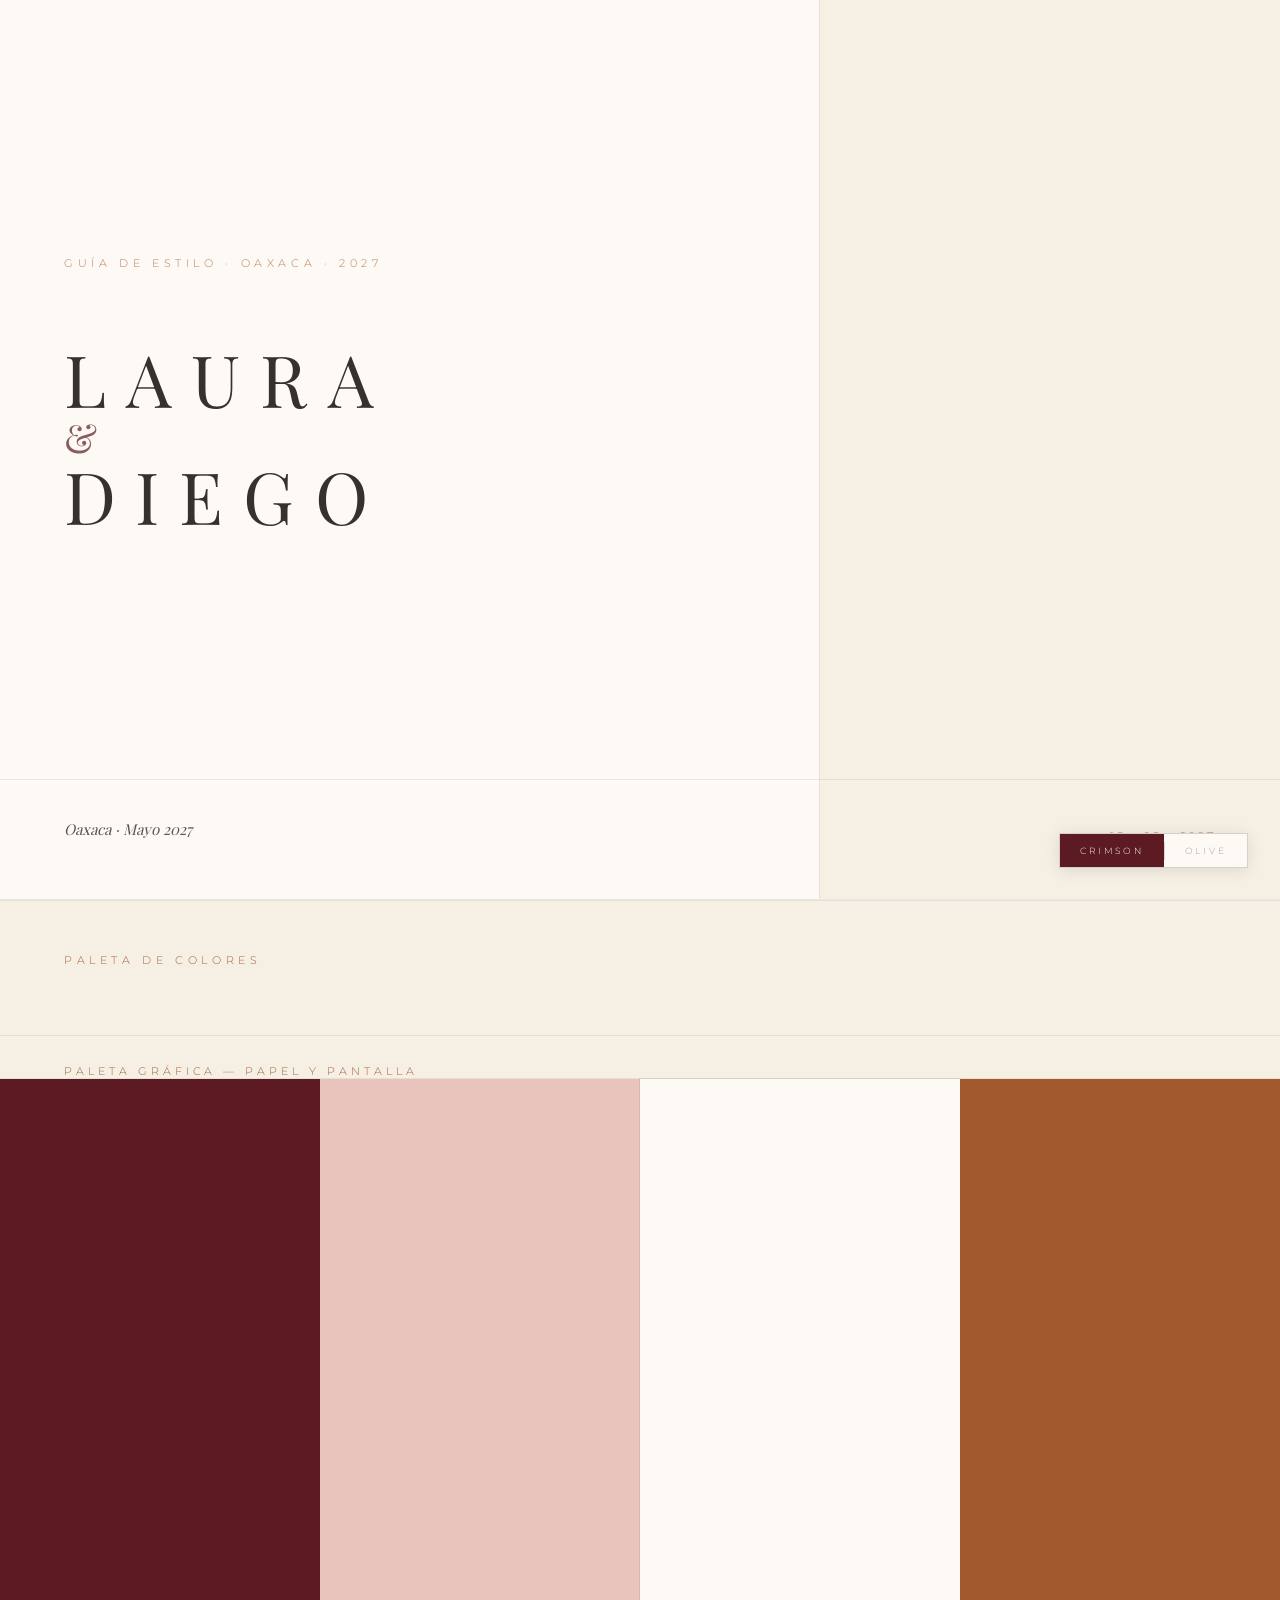
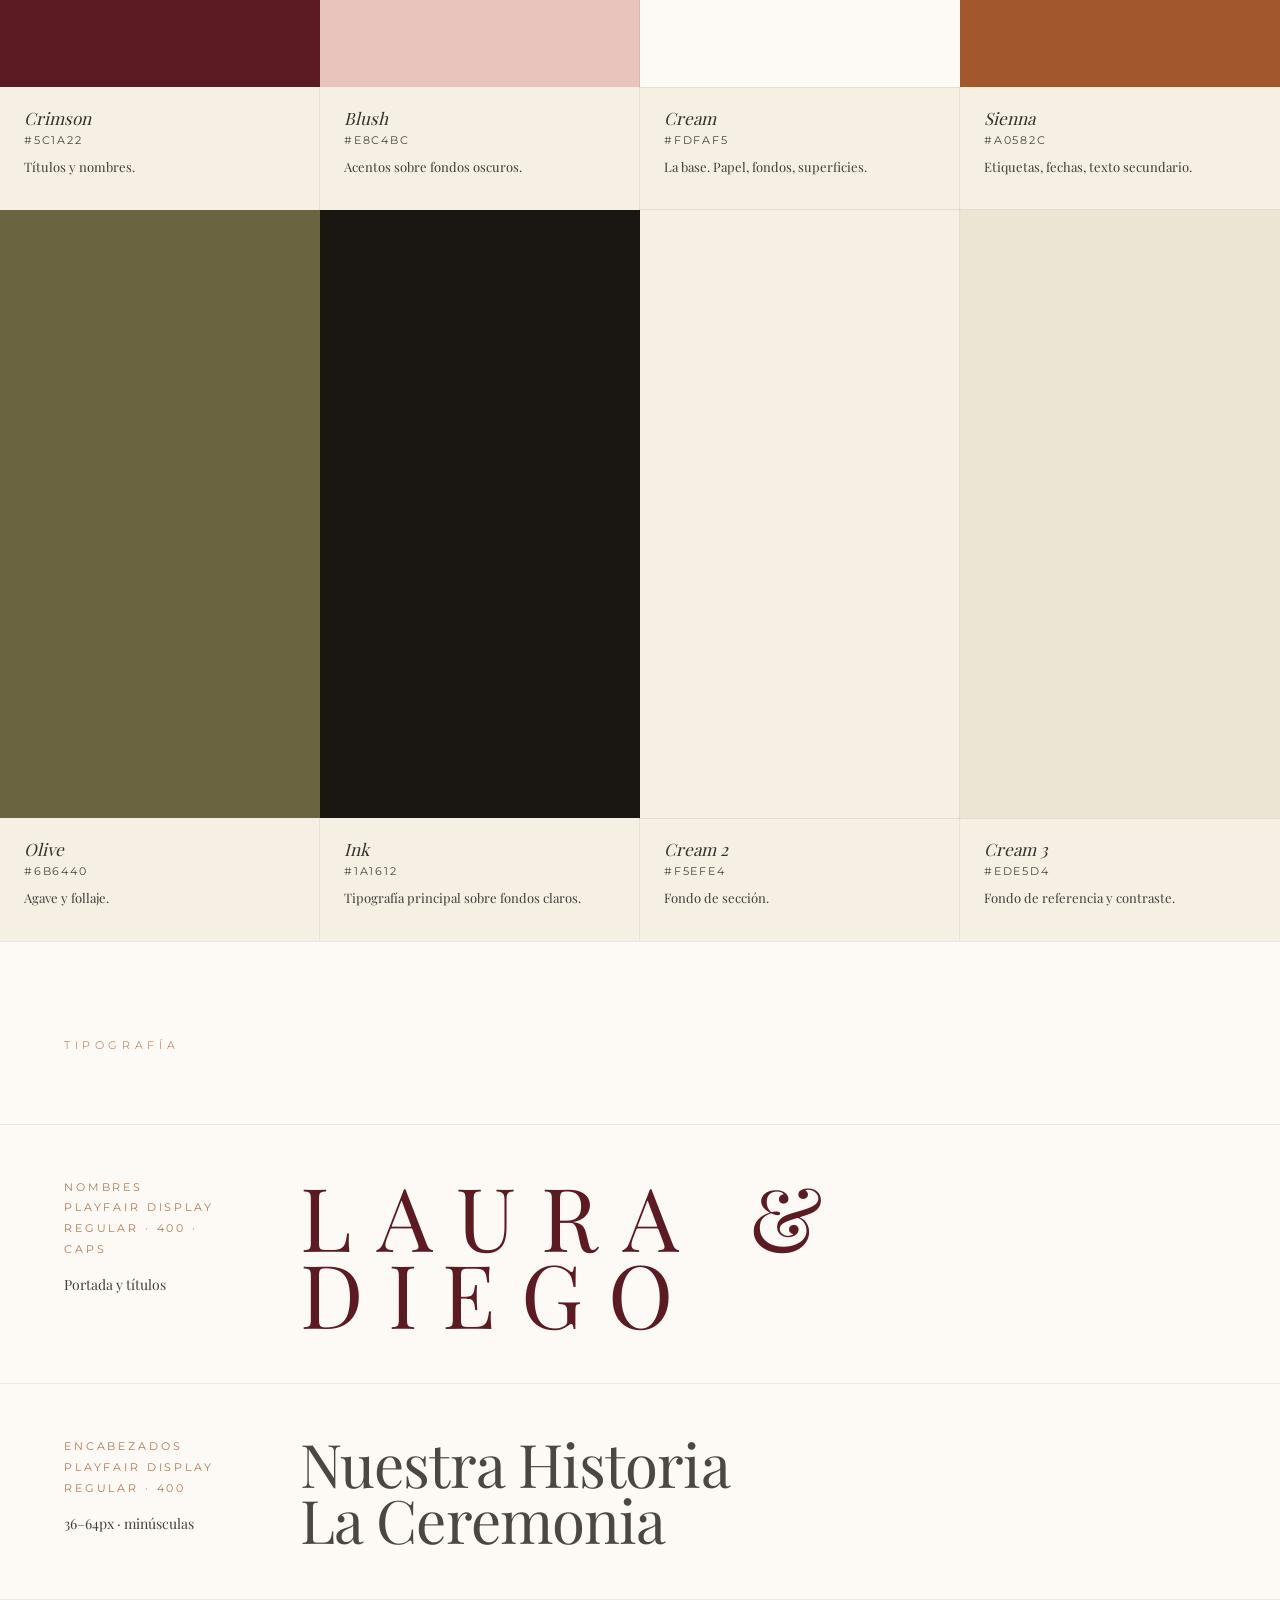
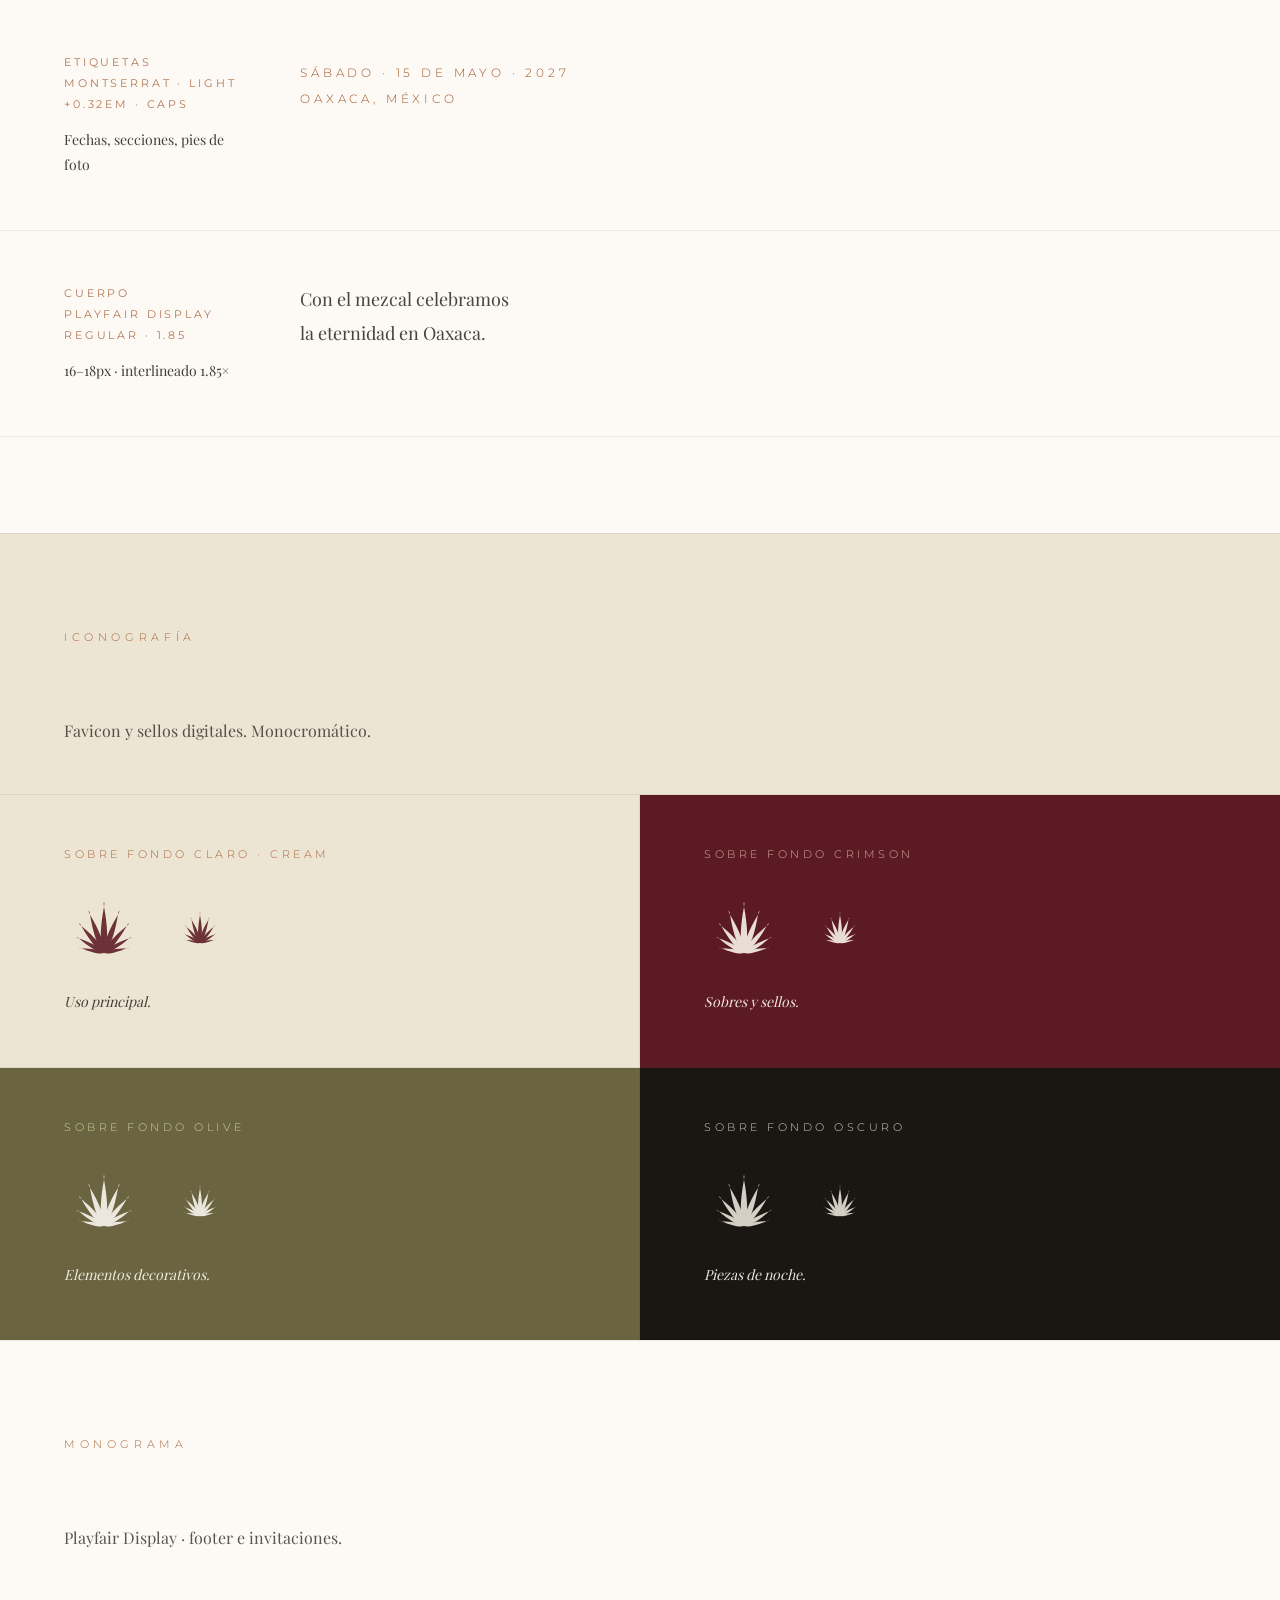
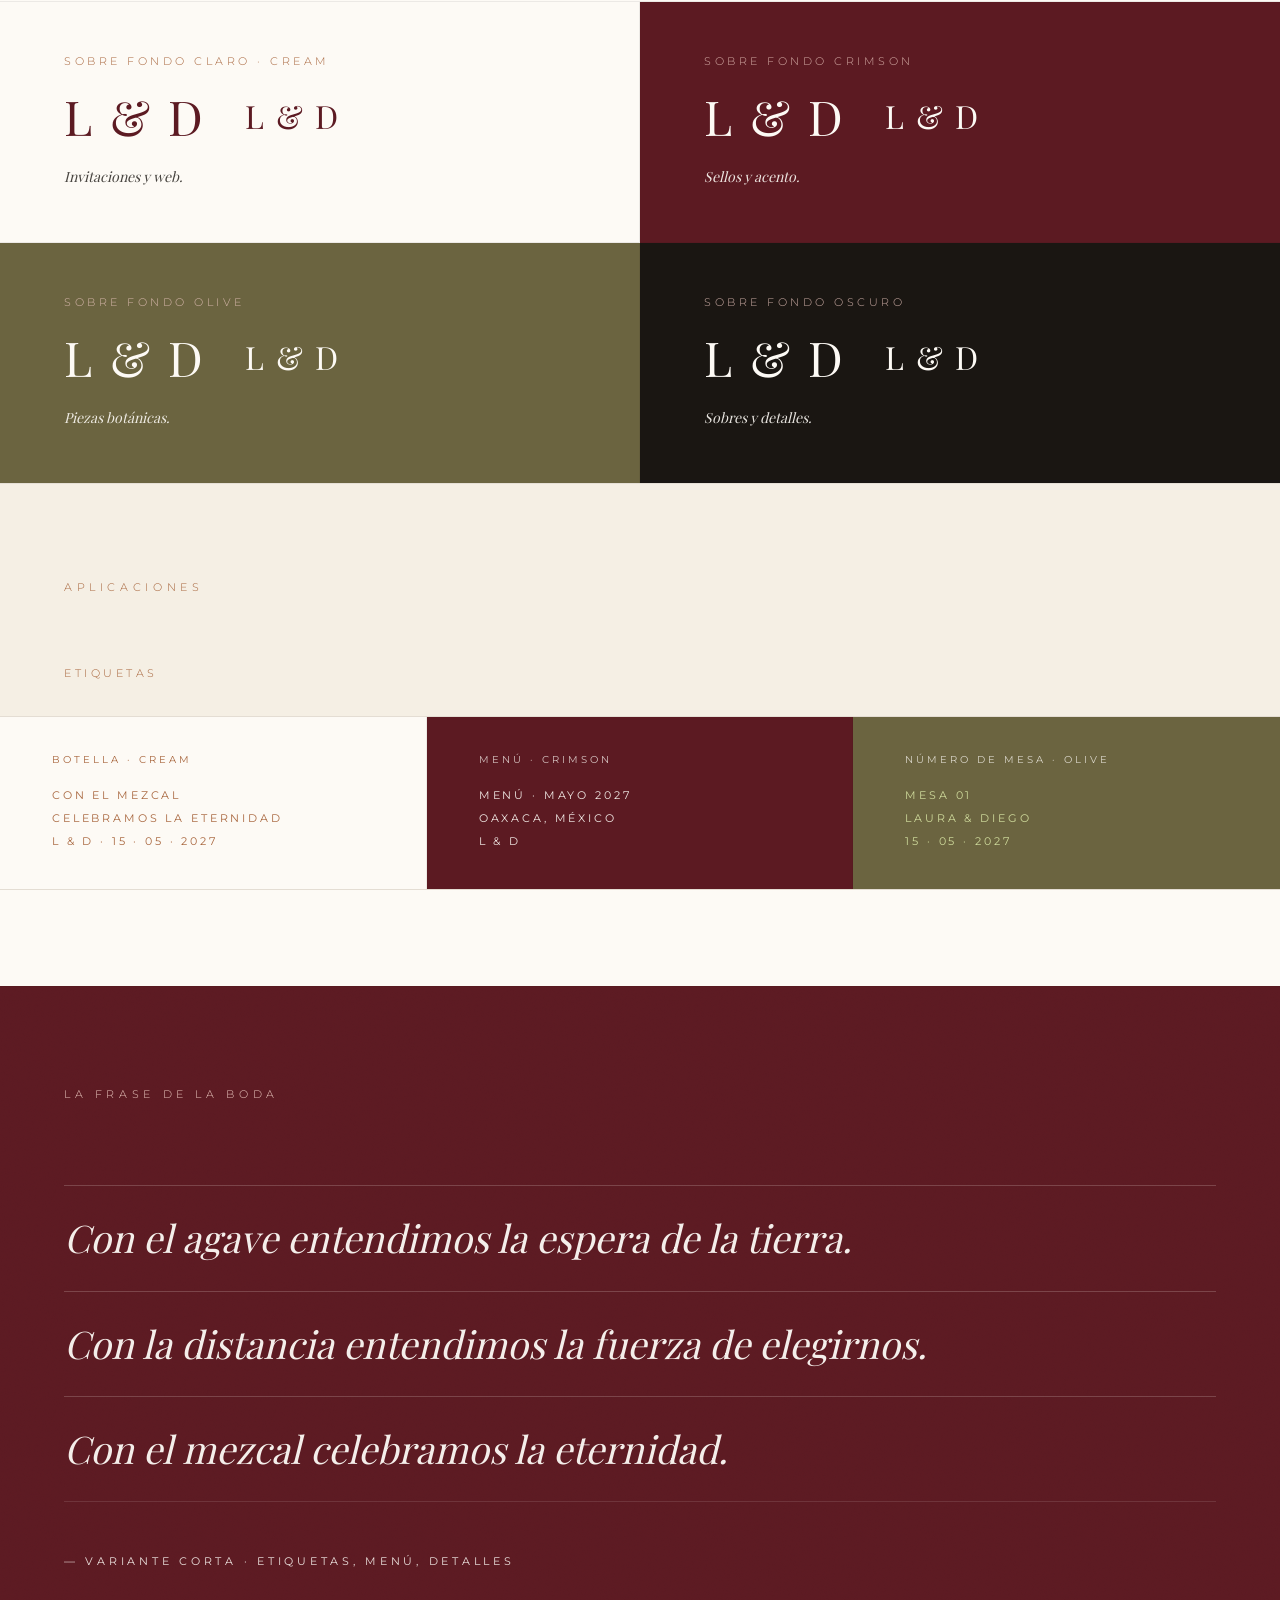
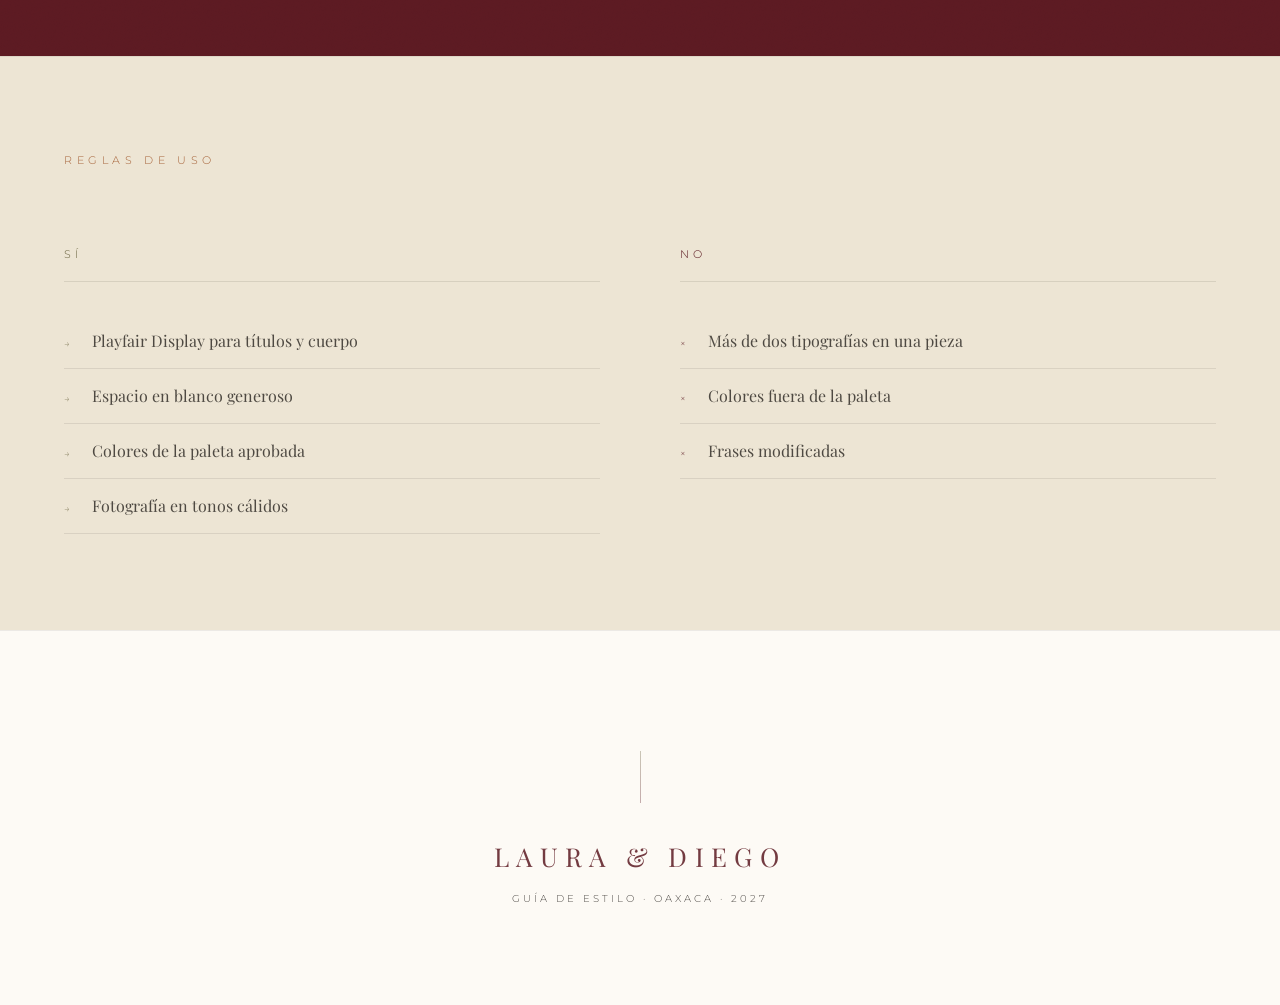
==== commit a2206176: "improve styles" ====
--- a/style_guide.html
+++ b/style_guide.html
@@ -119,7 +119,7 @@
   display: flex; flex-direction: column; justify-content: center;
   position: relative; z-index: 2;
 }
-.cover-label { color: var(--sienna); opacity: 0.5; margin-bottom: 40px; }
+.cover-label { color: var(--sienna); opacity: 0.75; margin-bottom: 40px; }
 .cover-names {
   font-family: 'Playfair Display', serif;
   font-style: normal; font-weight: 400;
@@ -163,14 +163,14 @@
   background-image: url("data:image/svg+xml,%3Csvg xmlns='http://www.w3.org/2000/svg' width='400' height='400'%3E%3Cfilter id='g'%3E%3CfeTurbulence type='fractalNoise' baseFrequency='0.75' numOctaves='4' stitchTiles='stitch'/%3E%3C/filter%3E%3Crect width='400' height='400' filter='url(%23g)' opacity='0.09'/%3E%3C/svg%3E");
   background-size: 220px; opacity: 0.35; mix-blend-mode: overlay; pointer-events: none;
 }
-.phrase-label { color: var(--blush); opacity: 0.85; margin-bottom: 48px; position: relative; z-index: 1; }
+.phrase-label { color: var(--blush); opacity: 1; margin-bottom: 48px; position: relative; z-index: 1; }
 .phrase-line {
   font-family: 'Playfair Display', serif;
   font-style: italic; font-weight: 400;
   font-size: clamp(20px, 5vw, 28px); line-height: 1.48;
-  color: var(--cream); opacity: 0.82; display: block;
+  color: var(--cream); opacity: 0.95; display: block;
   padding: 24px 0;
-  border-top: 0.5px solid rgba(253,250,245,0.12);
+  border-top: 0.5px solid rgba(253,250,245,0.20);
   position: relative; z-index: 1;
 }
 .phrase-line:last-of-type {
@@ -178,9 +178,9 @@
 }
 .phrase-short {
   margin-top: 52px;
-  font-family: 'Montserrat', sans-serif; font-weight: 300;
+  font-family: 'Montserrat', sans-serif; font-weight: 400;
   font-size: 11px; letter-spacing: 0.34em; text-transform: uppercase;
-  color: var(--cream); opacity: 0.72;
+  color: var(--cream); opacity: 0.88;
   position: relative; z-index: 1;
 }
 
@@ -204,16 +204,16 @@
 .swatch-name {
   font-family: 'Playfair Display', serif;
   font-style: italic; font-weight: 400; font-size: 17px;
-  color: var(--ink); opacity: 0.7; display: block; margin-bottom: 4px;
+  color: var(--ink); opacity: 0.88; display: block; margin-bottom: 4px;
 }
 .swatch-hex {
-  font-family: 'Montserrat', sans-serif; font-weight: 300;
+  font-family: 'Montserrat', sans-serif; font-weight: 400;
   font-size: 11px; letter-spacing: 0.16em;
-  color: var(--ink); opacity: 0.6; display: block; margin-bottom: 8px;
+  color: var(--ink); opacity: 0.78; display: block; margin-bottom: 8px;
 }
 .swatch-role {
   font-family: 'Playfair Display', serif;
-  font-size: 12px; color: var(--ink); opacity: 0.72; line-height: 1.6;
+  font-size: 13px; color: var(--ink); opacity: 0.82; line-height: 1.6;
 }
 /* ── TYPOGRAPHY ── */
 .type-section { background: var(--cream); border-top: 0.5px solid rgba(26,22,18,0.07); }
@@ -232,15 +232,15 @@
 }
 .type-row:last-child { border-bottom: 0.5px solid rgba(26,22,18,0.07); margin-bottom: 48px; }
 .type-row-role {
-  font-family: 'Montserrat', sans-serif; font-weight: 300;
+  font-family: 'Montserrat', sans-serif; font-weight: 400;
   font-size: 11px; letter-spacing: 0.26em; text-transform: uppercase;
-  color: var(--sienna); opacity: 0.6;
+  color: var(--sienna); opacity: 0.80;
   display: block; margin-bottom: 12px; line-height: 1.9;
 }
 .type-row-note {
   font-family: 'Playfair Display', serif;
   font-size: 14px; line-height: 1.85;
-  color: var(--ink); opacity: 0.72;
+  color: var(--ink); opacity: 0.82;
 }
 .spec-names {
   font-family: 'Playfair Display', serif;
@@ -294,7 +294,7 @@
 }
 .icon-cell-note {
   font-family: 'Playfair Display', serif; font-style: italic;
-  font-size: 14px; line-height: 1.85; color: var(--ink); opacity: 0.65;
+  font-size: 14px; line-height: 1.85; color: var(--ink); opacity: 0.80;
 }
 
 /* ── LOGO ── */
@@ -328,7 +328,7 @@
 }
 .logo-cell-note {
   font-family: 'Playfair Display', serif; font-style: italic;
-  font-size: 14px; line-height: 1.85; color: var(--ink); opacity: 0.65;
+  font-size: 14px; line-height: 1.85; color: var(--ink); opacity: 0.80;
 }
 
 /* ── APPLICATIONS ── */
@@ -339,8 +339,8 @@
 .labels { display:grid; grid-template-columns:1fr; border-top:0.5px solid rgba(26,22,18,0.08); border-bottom:0.5px solid rgba(26,22,18,0.08); margin-bottom:96px; }
 .label-cell { padding:20px 16px; border-bottom:0.5px solid rgba(26,22,18,0.07); display:flex; flex-direction:column; gap:18px; background:var(--cream); }
 .label-cell:last-child { border-bottom:none; }
-.label-cell-type { font-family:'Montserrat',sans-serif; font-weight:300; font-size:8px; letter-spacing:0.3em; text-transform:uppercase; color:var(--sienna); opacity:0.9; }
-.label-cell-spec { font-family:'Montserrat',sans-serif; font-weight:300; font-size:9px; letter-spacing:0.26em; text-transform:uppercase; color:var(--sienna); opacity:0.9; line-height:2.1; }
+.label-cell-type { font-family:'Montserrat',sans-serif; font-weight:400; font-size:10px; letter-spacing:0.3em; text-transform:uppercase; color:var(--sienna); opacity:0.9; }
+.label-cell-spec { font-family:'Montserrat',sans-serif; font-weight:400; font-size:11px; letter-spacing:0.26em; text-transform:uppercase; color:var(--sienna); opacity:0.9; line-height:2.1; }
 .label-cell.on-crimson { background:var(--crimson); }
 .label-cell.on-crimson .label-cell-type { color:var(--cream); opacity:0.75; }
 .label-cell.on-crimson .label-cell-spec { color:var(--cream); opacity:0.92; }
@@ -357,10 +357,10 @@
 .rules-cols { display:grid; grid-template-columns:1fr; gap:40px; }
 .rules-col-head { font-family:'Montserrat',sans-serif; font-weight:300; font-size:11px; letter-spacing:0.32em; text-transform:uppercase; margin-bottom:32px; padding-bottom:20px; border-bottom:0.5px solid rgba(26,22,18,0.1); }
 .do-head { color:var(--olive); }
-.dont-head { color:var(--crimson); opacity:0.75; }
+.dont-head { color:var(--crimson); opacity:1; }
 .rules-list { list-style:none; }
 .rules-list li { font-family:'Playfair Display',serif; font-size:16px; line-height:1.75; color:var(--ink); opacity:0.75; padding:13px 0; border-bottom:0.5px solid rgba(26,22,18,0.12); display:flex; gap:16px; align-items:baseline; }
-.rules-list li::before { font-family:'Montserrat',sans-serif; font-weight:300; font-size:10px; min-width:12px; flex-shrink:0; opacity:0.55; }
+.rules-list li::before { font-family:'Montserrat',sans-serif; font-weight:400; font-size:10px; min-width:12px; flex-shrink:0; opacity:0.75; }
 .do-list li::before { content:'→'; color:var(--olive); }
 .dont-list li::before { content:'×'; color:var(--crimson); }
 
@@ -370,7 +370,7 @@
 .closing-vr { width:1px; height:52px; background:var(--crimson); opacity:0.35; margin:0 auto 36px; }
 .closing-names { font-family:'Playfair Display',serif; font-style:normal; font-weight:400; font-size:18px; color:var(--crimson); opacity:0.85; display:block; margin-bottom:18px; text-transform:uppercase; letter-spacing:0.18em; }
 .closing-names em { font-style:normal; color:var(--crimson); }
-.closing-credit { font-family:'Montserrat',sans-serif; font-weight:300; font-size:8px; letter-spacing:0.3em; text-transform:uppercase; color:var(--ink); opacity:0.65; }
+.closing-credit { font-family:'Montserrat',sans-serif; font-weight:300; font-size:10px; letter-spacing:0.3em; text-transform:uppercase; color:var(--ink); opacity:0.75; }
 
 /* ══════════════════════════════════════════
    RESPONSIVE  (mobile-first)
@@ -618,7 +618,7 @@
           </svg>
         </div>
       </div>
-      <div class="icon-cell-note" style="color:var(--cream); opacity:0.65;">Sobres y sellos.</div>
+      <div class="icon-cell-note" style="color:var(--cream); opacity:0.90;">Sobres y sellos.</div>
     </div>
 
     <!-- On olive -->
@@ -658,12 +658,12 @@
           </svg>
         </div>
       </div>
-      <div class="icon-cell-note" style="color:var(--cream); opacity:0.65;">Elementos decorativos.</div>
+      <div class="icon-cell-note" style="color:var(--cream); opacity:0.90;">Elementos decorativos.</div>
     </div>
 
     <!-- On ink -->
     <div class="icon-cell" style="background:var(--ink);">
-      <span class="icon-cell-label" style="color:var(--cream); opacity:0.55;">Sobre fondo oscuro</span>
+      <span class="icon-cell-label" style="color:var(--cream); opacity:0.80;">Sobre fondo oscuro</span>
       <div class="icon-specimen">
         <div class="icon-box">
           <svg xmlns="http://www.w3.org/2000/svg" viewBox="0 0 80 80" width="80" height="80" aria-label="Agave icon on ink">
@@ -698,7 +698,7 @@
           </svg>
         </div>
       </div>
-      <div class="icon-cell-note" style="color:var(--cream); opacity:0.65;">Piezas de noche.</div>
+      <div class="icon-cell-note" style="color:var(--cream); opacity:0.90;">Piezas de noche.</div>
     </div>
 
   </div><!-- /icon-grid -->
@@ -727,7 +727,7 @@
         <span class="logo-mark" style="font-size:3rem; color:var(--cream);">L &amp; D</span>
         <span class="logo-mark" style="font-size:2rem; color:var(--cream);">L &amp; D</span>
       </div>
-      <div class="logo-cell-note" style="color:var(--cream); opacity:0.65;">Sellos y acento.</div>
+      <div class="logo-cell-note" style="color:var(--cream); opacity:0.90;">Sellos y acento.</div>
     </div>
 
     <!-- On olive -->
@@ -737,7 +737,7 @@
         <span class="logo-mark" style="font-size:3rem; color:var(--cream);">L &amp; D</span>
         <span class="logo-mark" style="font-size:2rem; color:var(--cream);">L &amp; D</span>
       </div>
-      <div class="logo-cell-note" style="color:var(--cream); opacity:0.65;">Piezas botánicas.</div>
+      <div class="logo-cell-note" style="color:var(--cream); opacity:0.90;">Piezas botánicas.</div>
     </div>
 
     <!-- On ink -->
@@ -747,7 +747,7 @@
         <span class="logo-mark" style="font-size:3rem; color:var(--cream);">L &amp; D</span>
         <span class="logo-mark" style="font-size:2rem; color:var(--cream);">L &amp; D</span>
       </div>
-      <div class="logo-cell-note" style="color:var(--cream); opacity:0.65;">Sobres y detalles.</div>
+      <div class="logo-cell-note" style="color:var(--cream); opacity:0.90;">Sobres y detalles.</div>
     </div>
 
   </div><!-- /logo-grid -->
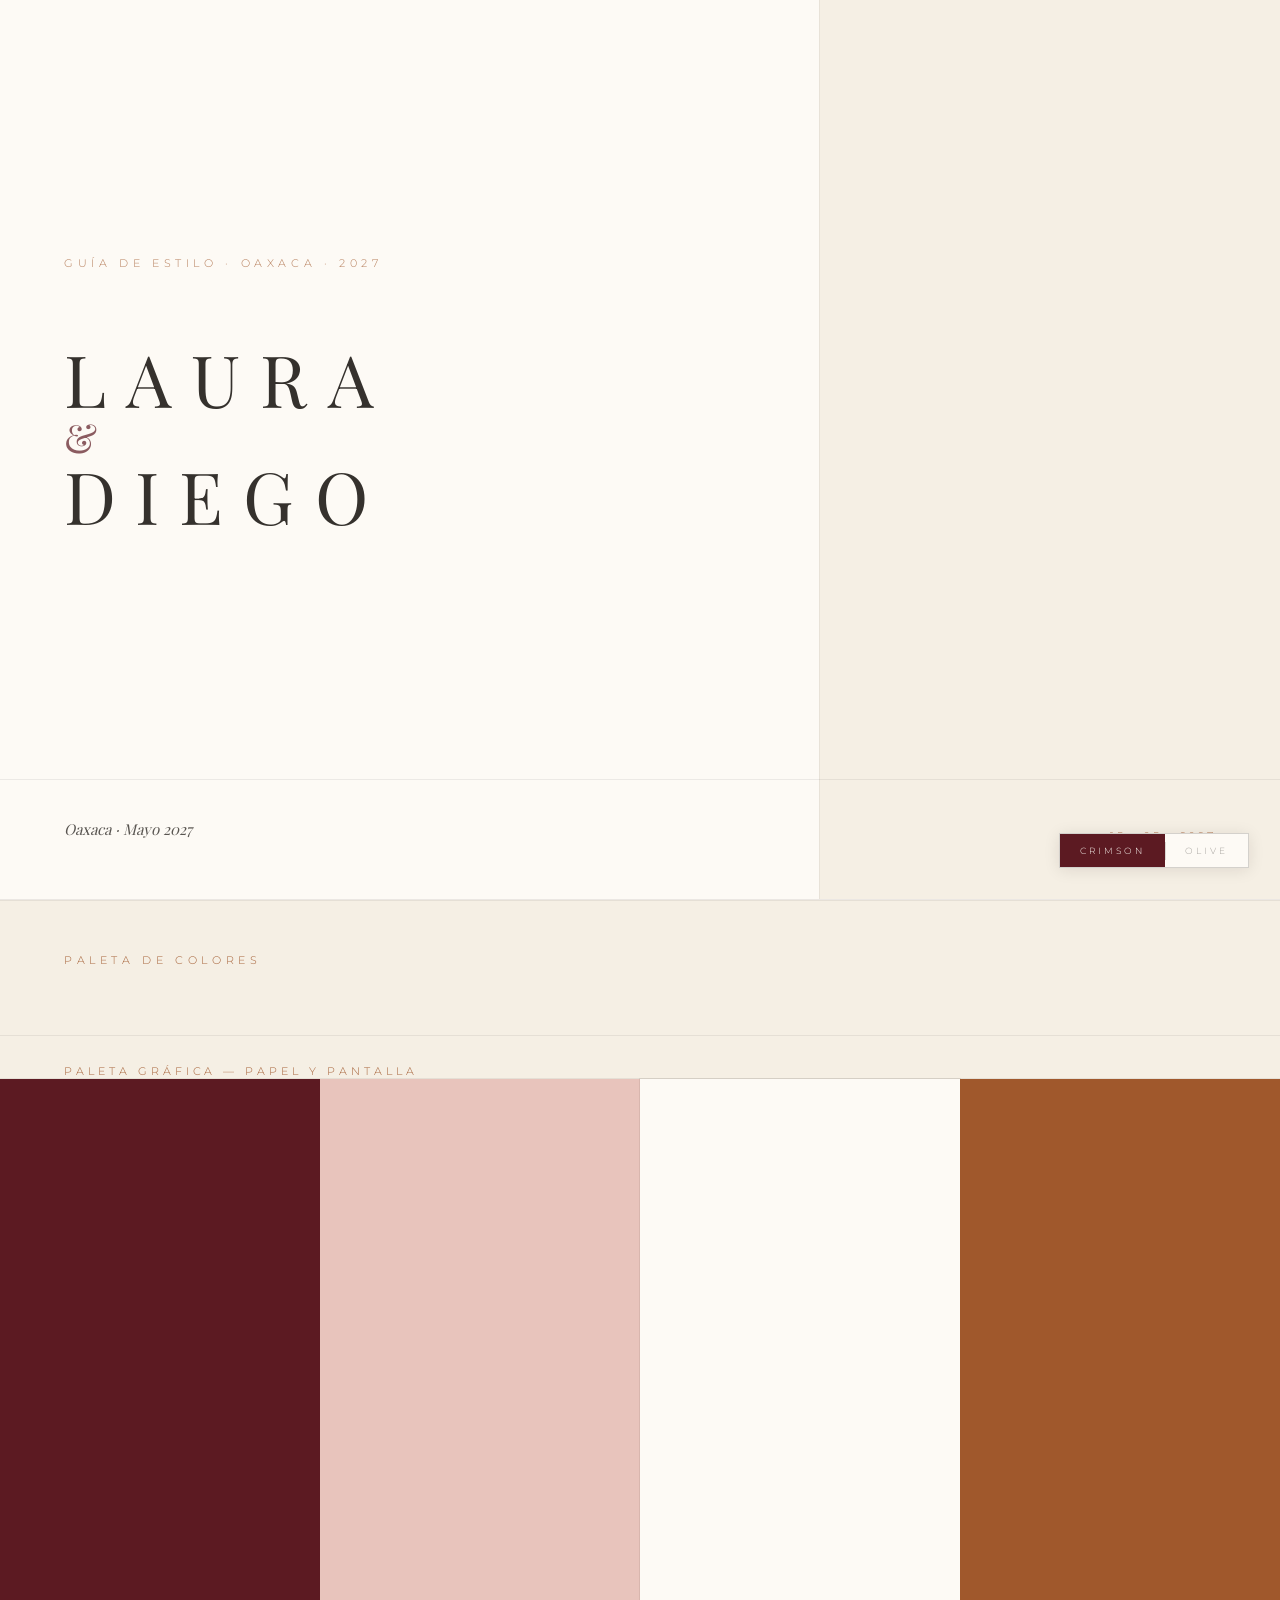
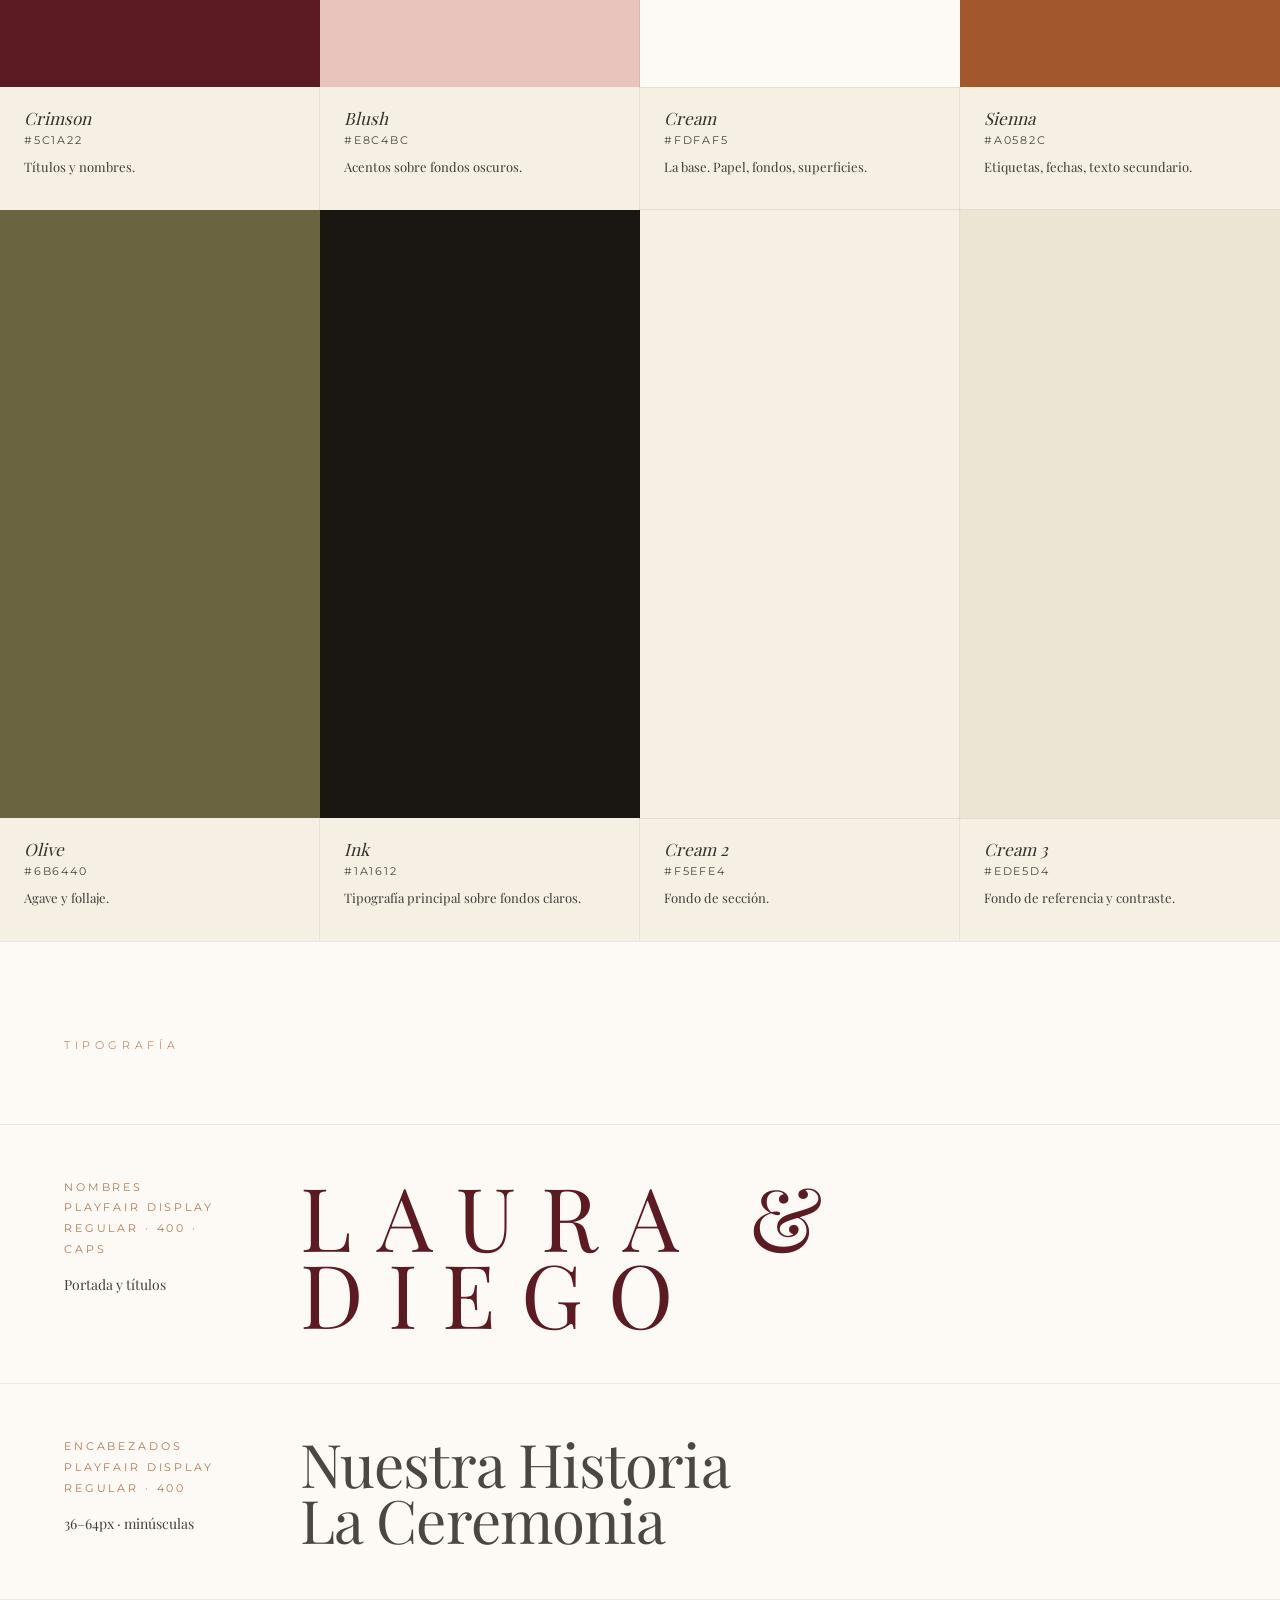
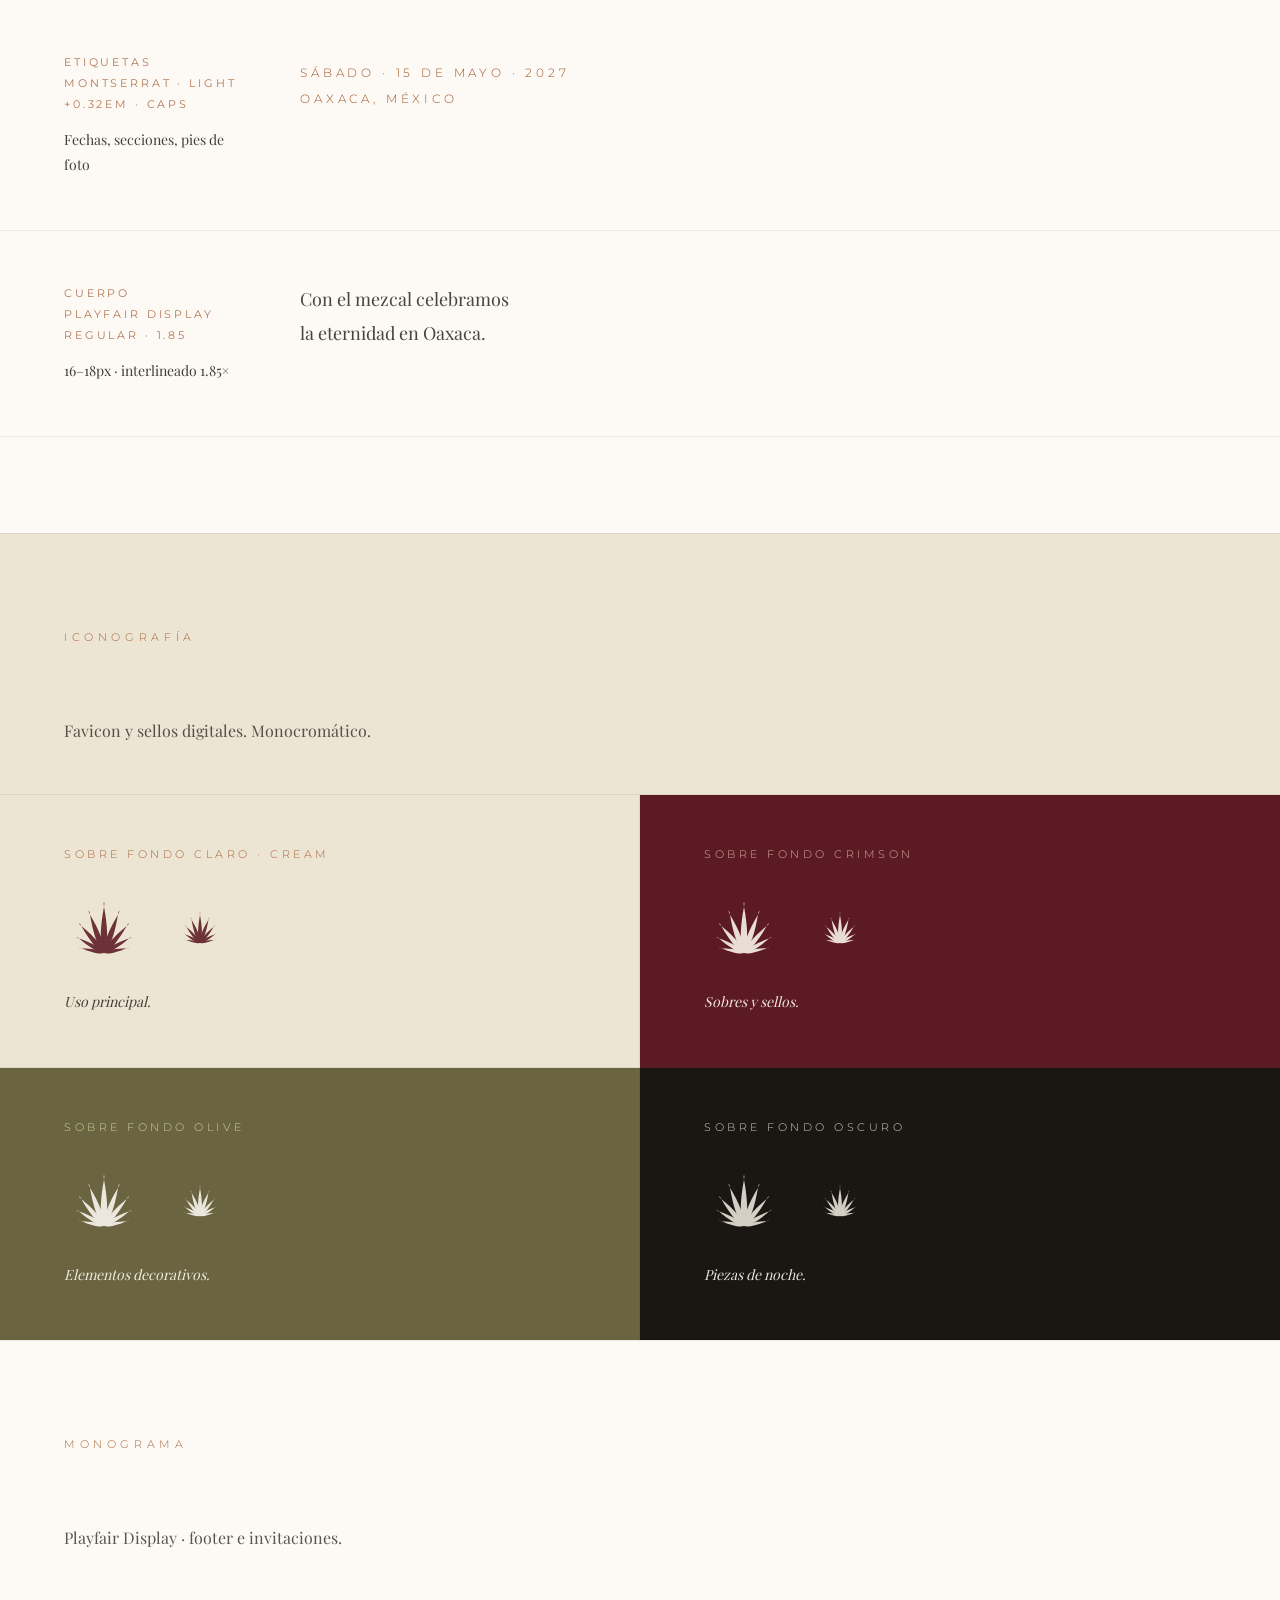
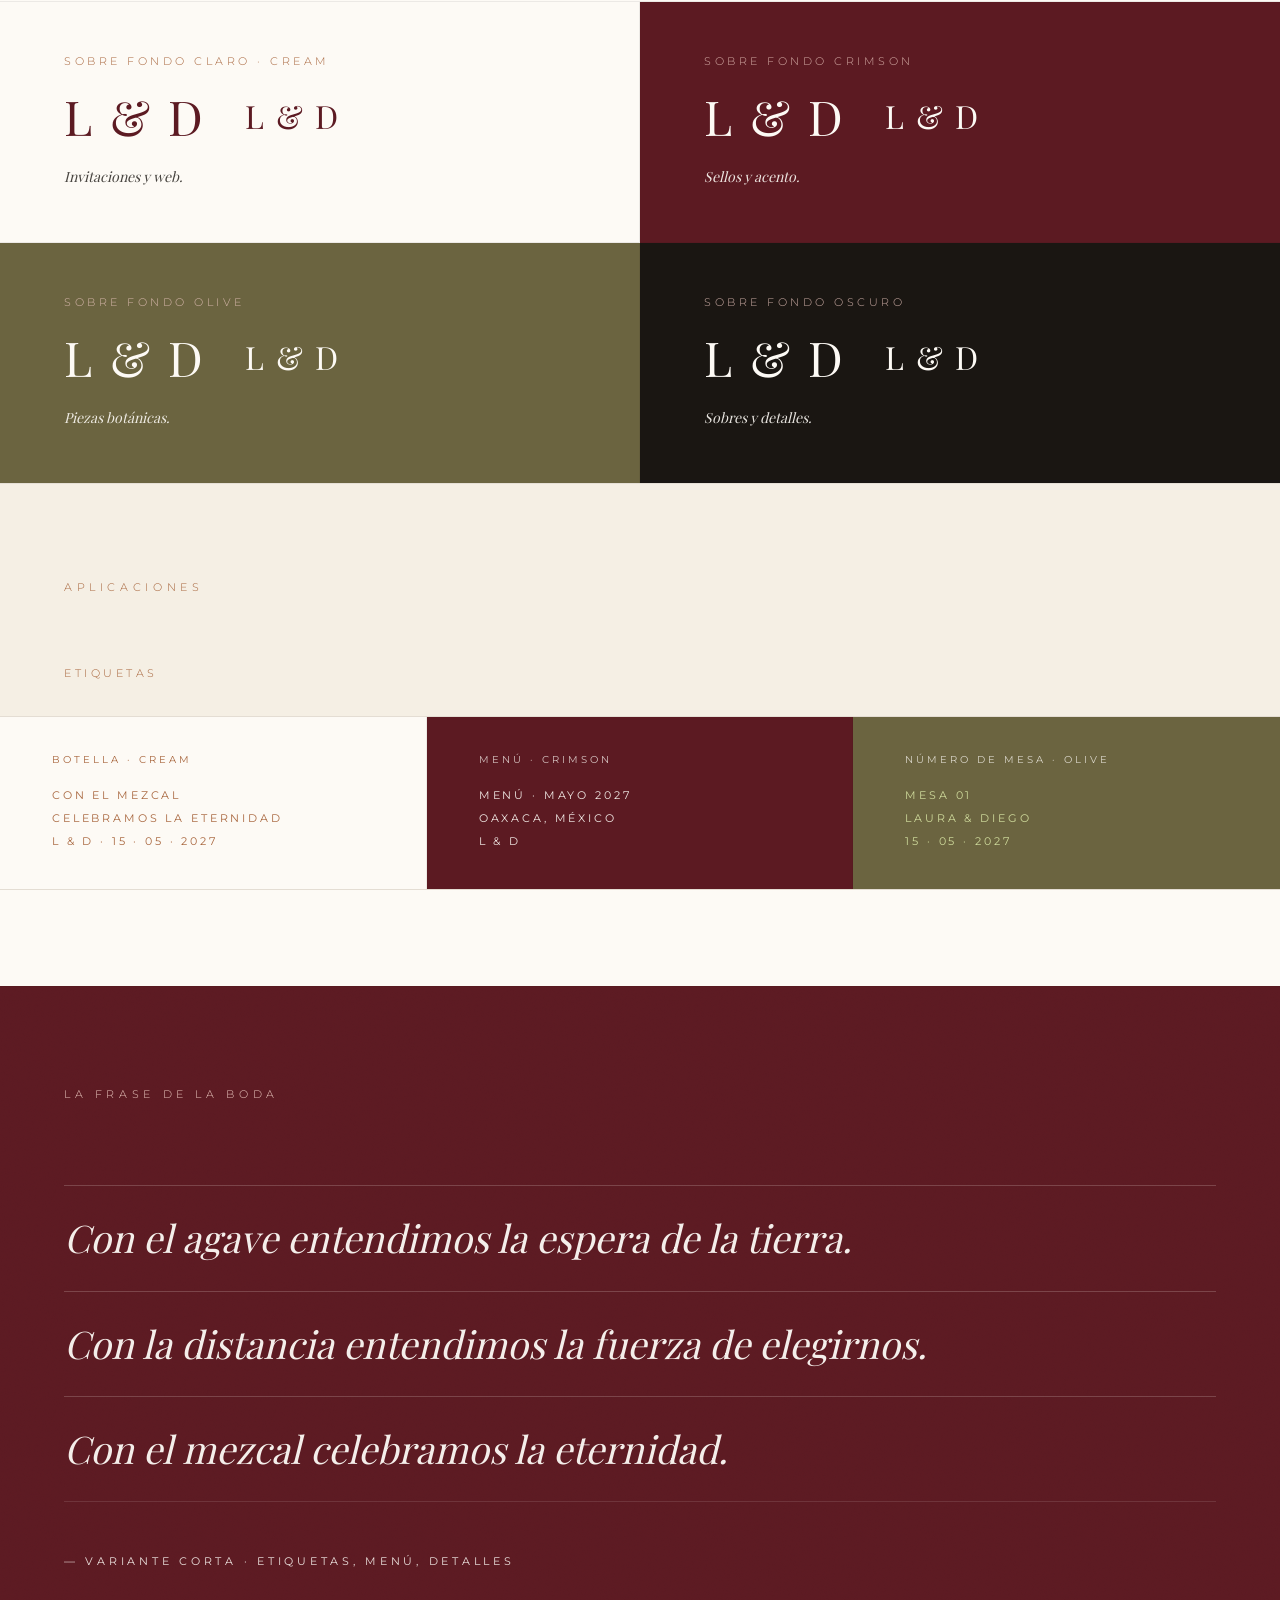
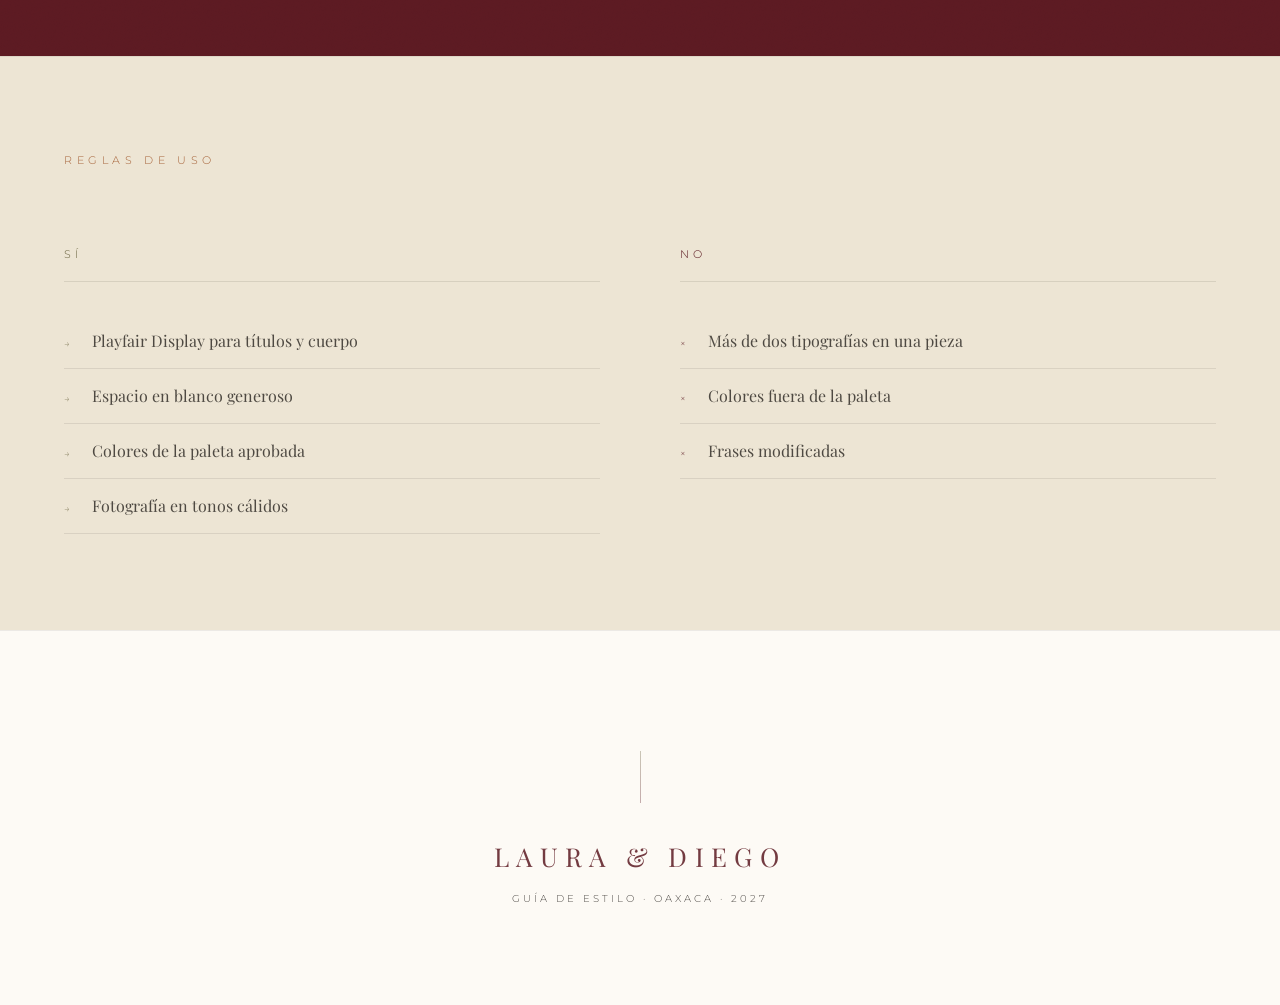
==== commit 1ad5d8d8: "code refactor" ====
--- a/style_guide.html
+++ b/style_guide.html
@@ -4,494 +4,8 @@
 <meta charset="UTF-8">
 <meta name="viewport" content="width=device-width, initial-scale=1.0">
 <title>Guía de Estilo · Laura & Diego · 2027</title>
-<style>
-  @font-face {
-    font-family: 'Playfair Display';
-    src: url('fonts/PlayfairDisplay-Regular.ttf') format('truetype');
-    font-weight: 400; font-style: normal; font-display: swap;
-  }
-  @font-face {
-    font-family: 'Montserrat';
-    src: url('fonts/Montserrat-Light.ttf') format('truetype');
-    font-weight: 300; font-style: normal; font-display: swap;
-  }
-  @font-face {
-    font-family: 'Montserrat';
-    src: url('fonts/Montserrat-Regular.ttf') format('truetype');
-    font-weight: 400; font-style: normal; font-display: swap;
-  }
-  @font-face {
-    font-family: 'Montserrat';
-    src: url('fonts/Montserrat-Medium.ttf') format('truetype');
-    font-weight: 500; font-style: normal; font-display: swap;
-  }
-
-*, *::before, *::after { box-sizing: border-box; margin: 0; padding: 0; }
-
-:root {
-  --crimson: #5C1A22;
-  --blush: #E8C4BC;
-  --cream: #FDFAF5;
-  --cream2: #F5EFE4;
-  --cream3: #EDE5D4;
-  --sienna: #A0582C;
-  --olive: #6B6440;
-  --ink: #1A1612;
-}
-
-:root.olive-mode {
-  --crimson: #6B6440;
-  --blush: #D4E0A0;
-}
-
-/* Sections that document fixed palette values — never change with toggle */
-:root.olive-mode .palette,
-:root.olive-mode .icon-grid,
-:root.olive-mode .logo-grid,
-:root.olive-mode .labels,
-:root.olive-mode .apps {
-  --crimson: #5C1A22;
-  --blush: #E8C4BC;
-}
-
-/* ── Toggle button ── */
-.accent-toggle {
-  position: fixed; bottom: 20px; right: 50%; transform: translateX(50%); z-index: 9999;
-  display: flex; align-items: center; gap: 0;
-  border: 0.5px solid rgba(26,22,18,0.18);
-  background: var(--cream); overflow: hidden;
-  box-shadow: 0 2px 16px rgba(26,22,18,0.10);
-  cursor: pointer;
-}
-.accent-toggle-opt {
-  padding: 11px 20px;
-  font-family: 'Montserrat', sans-serif; font-weight: 300;
-  font-size: 9px; letter-spacing: 0.32em; text-transform: uppercase;
-  color: var(--ink); opacity: 0.38;
-  transition: opacity 0.3s, background 0.3s, color 0.3s;
-  user-select: none;
-}
-.accent-toggle-opt.active {
-  opacity: 1;
-  color: var(--cream);
-  background: var(--crimson);
-}
-.accent-toggle-divider {
-  width: 0.5px; height: 18px;
-  background: rgba(26,22,18,0.15); flex-shrink: 0;
-}
-
-html, body { overflow-x: hidden; }
-
-body {
-  background: var(--cream);
-  color: var(--ink);
-  font-family: 'Playfair Display', serif;
-  -webkit-font-smoothing: antialiased;
-}
-
-em { font-style: normal; }
-
-.sec-label {
-  font-family: 'Montserrat', sans-serif;
-  font-weight: 300; font-size: 11px;
-  letter-spacing: 0.42em; text-transform: uppercase;
-  display: block;
-}
-
-/* ── COVER ── */
-.cover {
-  min-height: 100vh;
-  background: var(--cream);
-  display: flex; flex-direction: column;
-  position: relative; overflow: hidden;
-  border-bottom: 0.5px solid rgba(26,22,18,0.08);
-}
-.cover-accent {
-  display: none;
-  position: absolute; top: 0; right: 0;
-  width: 36%; height: 100%;
-  background: var(--cream2);
-  border-left: 0.5px solid rgba(26,22,18,0.06);
-}
-.cover-top {
-  flex: 1; padding: 40px 24px 0;
-  display: flex; flex-direction: column; justify-content: center;
-  position: relative; z-index: 2;
-}
-.cover-label { color: var(--sienna); opacity: 0.75; margin-bottom: 40px; }
-.cover-names {
-  font-family: 'Playfair Display', serif;
-  font-style: normal; font-weight: 400;
-  font-size: clamp(22px, 7vw, 56px); line-height: 1;
-  color: var(--ink); letter-spacing: 0.28em; opacity: 0.88; text-transform: uppercase;
-  white-space: normal;
-}
-.cover-names em {
-  color: var(--crimson); opacity: 0.8;
-  font-size: 0.55em; line-height: 1.15; display: block;
-  font-style: normal;
-}
-.cover-foot {
-  position: relative; z-index: 2;
-  padding: 24px 24px 32px;
-  display: flex; flex-direction: column; gap: 16px; align-items: flex-start;
-  border-top: 0.5px solid rgba(26,22,18,0.07);
-  margin-top: 56px;
-}
-.cover-caption {
-  font-family: 'Playfair Display', serif;
-  font-style: italic; font-size: 15px;
-  line-height: 1.8; color: var(--ink); opacity: 0.72;
-  max-width: 100%;
-}
-.cover-pg {
-  font-family: 'Montserrat', sans-serif; font-weight: 300;
-  font-size: 11px; letter-spacing: 0.26em;
-  color: var(--sienna); opacity: 0.82; text-align: right;
-}
-
-/* ── PHRASE ── */
-.phrase {
-  background: var(--crimson);
-  position: relative; overflow: hidden;
-  padding: 56px 24px 48px;
-  border-top: 0.5px solid rgba(26,22,18,0.05);
-}
-.phrase::before {
-  content: ''; position: absolute; inset: 0;
-  background-image: url("data:image/svg+xml,%3Csvg xmlns='http://www.w3.org/2000/svg' width='400' height='400'%3E%3Cfilter id='g'%3E%3CfeTurbulence type='fractalNoise' baseFrequency='0.75' numOctaves='4' stitchTiles='stitch'/%3E%3C/filter%3E%3Crect width='400' height='400' filter='url(%23g)' opacity='0.09'/%3E%3C/svg%3E");
-  background-size: 220px; opacity: 0.35; mix-blend-mode: overlay; pointer-events: none;
-}
-.phrase-label { color: var(--blush); opacity: 1; margin-bottom: 48px; position: relative; z-index: 1; }
-.phrase-line {
-  font-family: 'Playfair Display', serif;
-  font-style: italic; font-weight: 400;
-  font-size: clamp(20px, 5vw, 28px); line-height: 1.48;
-  color: var(--cream); opacity: 0.95; display: block;
-  padding: 24px 0;
-  border-top: 0.5px solid rgba(253,250,245,0.20);
-  position: relative; z-index: 1;
-}
-.phrase-line:last-of-type {
-  border-bottom: 0.5px solid rgba(253,250,245,0.12);
-}
-.phrase-short {
-  margin-top: 52px;
-  font-family: 'Montserrat', sans-serif; font-weight: 400;
-  font-size: 11px; letter-spacing: 0.34em; text-transform: uppercase;
-  color: var(--cream); opacity: 0.88;
-  position: relative; z-index: 1;
-}
-
-/* ── PALETTE ── */
-.palette { background: var(--cream2); border-top: 0.5px solid rgba(26,22,18,0.07); }
-.palette-hl-wrap { padding: 32px 24px 20px; }
-.palette-label-inline { color: var(--sienna); opacity: 0.9; margin-bottom: 40px; }
-.palette-section-head {
-  font-family: 'Montserrat', sans-serif; font-weight: 300;
-  font-size: 11px; letter-spacing: 0.36em; text-transform: uppercase;
-  color: var(--sienna); opacity: 0.9;
-  padding: 16px 24px 0; display: block;
-}
-.swatches { display: grid; grid-template-columns: repeat(2, 1fr); border-top: 0.5px solid rgba(26,22,18,0.07); }
-.swatch-fill { width: 100%; aspect-ratio: 1/1.9; }
-.swatch-info {
-  padding: 12px 12px 20px;
-  border-right: 0.5px solid rgba(26,22,18,0.06);
-}
-.swatch:nth-child(2n) .swatch-info { border-right: none; }
-.swatch-name {
-  font-family: 'Playfair Display', serif;
-  font-style: italic; font-weight: 400; font-size: 17px;
-  color: var(--ink); opacity: 0.88; display: block; margin-bottom: 4px;
-}
-.swatch-hex {
-  font-family: 'Montserrat', sans-serif; font-weight: 400;
-  font-size: 11px; letter-spacing: 0.16em;
-  color: var(--ink); opacity: 0.78; display: block; margin-bottom: 8px;
-}
-.swatch-role {
-  font-family: 'Playfair Display', serif;
-  font-size: 13px; color: var(--ink); opacity: 0.82; line-height: 1.6;
-}
-/* ── TYPOGRAPHY ── */
-.type-section { background: var(--cream); border-top: 0.5px solid rgba(26,22,18,0.07); }
-.type-inner { padding: 48px 0 0; }
-.type-label {
-  font-family: 'Montserrat', sans-serif; font-weight: 300;
-  font-size: 11px; letter-spacing: 0.42em; text-transform: uppercase;
-  color: var(--sienna); opacity: 0.9;
-  display: block; padding: 0 24px; margin-bottom: 40px;
-}
-.type-row {
-  padding: 32px 24px;
-  border-top: 0.5px solid rgba(26,22,18,0.07);
-  display: grid; grid-template-columns: 1fr;
-  gap: 16px; align-items: start;
-}
-.type-row:last-child { border-bottom: 0.5px solid rgba(26,22,18,0.07); margin-bottom: 48px; }
-.type-row-role {
-  font-family: 'Montserrat', sans-serif; font-weight: 400;
-  font-size: 11px; letter-spacing: 0.26em; text-transform: uppercase;
-  color: var(--sienna); opacity: 0.80;
-  display: block; margin-bottom: 12px; line-height: 1.9;
-}
-.type-row-note {
-  font-family: 'Playfair Display', serif;
-  font-size: 14px; line-height: 1.85;
-  color: var(--ink); opacity: 0.82;
-}
-.spec-names {
-  font-family: 'Playfair Display', serif;
-  font-style: normal; font-weight: 400;
-  font-size: clamp(28px, 8vw, 48px); line-height: 0.88;
-  color: var(--crimson); letter-spacing: 0.28em; text-transform: uppercase;
-}
-.spec-heading {
-  font-family: 'Playfair Display', serif; font-weight: 400;
-  font-size: clamp(24px, 6vw, 40px); line-height: 0.92;
-  color: var(--ink); opacity: 0.78; letter-spacing: -0.015em;
-}
-.spec-label {
-  font-family: 'Montserrat', sans-serif; font-weight: 300;
-  font-size: 12px; letter-spacing: 0.32em; text-transform: uppercase;
-  color: var(--sienna); padding-top: 8px; line-height: 2.2;
-}
-.spec-body {
-  font-family: 'Playfair Display', serif;
-  font-size: 18px; line-height: 1.85; color: var(--ink); opacity: 0.80;
-}
-
-/* ── ICONOGRAPHY ── */
-.icon-section { background: var(--cream3); border-top: 0.5px solid rgba(26,22,18,0.07); padding: 48px 0 0; }
-.icon-label { color: var(--sienna); opacity: 0.9; padding: 0 24px; margin-bottom: 40px; }
-.icon-intro {
-  font-family: 'Playfair Display', serif; font-size: 16px; line-height: 1.9;
-  color: var(--ink); opacity: 0.72; padding: 0 24px; max-width: 640px; margin-bottom: 48px;
-}
-.icon-grid {
-  display: grid; grid-template-columns: 1fr;
-  border-top: 0.5px solid rgba(26,22,18,0.07);
-}
-.icon-cell {
-  padding: 40px 24px;
-  border-bottom: 0.5px solid rgba(26,22,18,0.07);
-  display: flex; flex-direction: column; gap: 24px;
-}
-.icon-cell:last-child { border-bottom: none; }
-.icon-cell-label {
-  font-family: 'Montserrat', sans-serif; font-weight: 300;
-  font-size: 11px; letter-spacing: 0.32em; text-transform: uppercase;
-  color: var(--sienna); opacity: 0.9; display: block;
-}
-.icon-specimen {
-  display: flex; align-items: center; gap: 32px; flex-wrap: wrap;
-}
-.icon-box {
-  display: flex; align-items: center; justify-content: center;
-  flex-shrink: 0;
-}
-.icon-cell-note {
-  font-family: 'Playfair Display', serif; font-style: italic;
-  font-size: 14px; line-height: 1.85; color: var(--ink); opacity: 0.80;
-}
-
-/* ── LOGO ── */
-.logo-section { background: var(--cream); border-top: 0.5px solid rgba(26,22,18,0.07); padding: 48px 0 0; }
-.logo-label { color: var(--sienna); opacity: 0.9; padding: 0 24px; margin-bottom: 40px; }
-.logo-intro {
-  font-family: 'Playfair Display', serif; font-size: 16px; line-height: 1.9;
-  color: var(--ink); opacity: 0.72; padding: 0 24px; max-width: 640px; margin-bottom: 48px;
-}
-.logo-grid {
-  display: grid; grid-template-columns: 1fr;
-  border-top: 0.5px solid rgba(26,22,18,0.07);
-}
-.logo-cell {
-  padding: 40px 24px;
-  border-bottom: 0.5px solid rgba(26,22,18,0.07);
-  display: flex; flex-direction: column; gap: 24px;
-}
-.logo-cell:last-child { border-bottom: none; }
-.logo-cell-label {
-  font-family: 'Montserrat', sans-serif; font-weight: 300;
-  font-size: 11px; letter-spacing: 0.32em; text-transform: uppercase;
-  color: var(--sienna); opacity: 0.9; display: block;
-}
-.logo-specimen {
-  display: flex; align-items: center; gap: 40px; flex-wrap: wrap;
-}
-.logo-mark {
-  font-family: 'Playfair Display', serif; font-weight: 400;
-  letter-spacing: .06em; line-height: 1;
-}
-.logo-cell-note {
-  font-family: 'Playfair Display', serif; font-style: italic;
-  font-size: 14px; line-height: 1.85; color: var(--ink); opacity: 0.80;
-}
-
-/* ── APPLICATIONS ── */
-.apps { background: var(--cream2); border-top: 0.5px solid rgba(26,22,18,0.07); }
-.apps-label { color: var(--sienna); opacity: 0.9; padding: 48px 24px 36px; display: block; font-family:'Montserrat',sans-serif; font-weight:300; font-size:11px; letter-spacing:0.42em; text-transform:uppercase; }
-.app-item-label { color: var(--sienna); opacity: 0.9; padding: 0 24px 20px; display: block; font-family:'Montserrat',sans-serif; font-weight:300; font-size:11px; letter-spacing:0.32em; text-transform:uppercase; }
-
-.labels { display:grid; grid-template-columns:1fr; border-top:0.5px solid rgba(26,22,18,0.08); border-bottom:0.5px solid rgba(26,22,18,0.08); margin-bottom:96px; }
-.label-cell { padding:20px 16px; border-bottom:0.5px solid rgba(26,22,18,0.07); display:flex; flex-direction:column; gap:18px; background:var(--cream); }
-.label-cell:last-child { border-bottom:none; }
-.label-cell-type { font-family:'Montserrat',sans-serif; font-weight:400; font-size:10px; letter-spacing:0.3em; text-transform:uppercase; color:var(--sienna); opacity:0.9; }
-.label-cell-spec { font-family:'Montserrat',sans-serif; font-weight:400; font-size:11px; letter-spacing:0.26em; text-transform:uppercase; color:var(--sienna); opacity:0.9; line-height:2.1; }
-.label-cell.on-crimson { background:var(--crimson); }
-.label-cell.on-crimson .label-cell-type { color:var(--cream); opacity:0.75; }
-.label-cell.on-crimson .label-cell-spec { color:var(--cream); opacity:0.92; }
-.label-cell.on-olive { background:var(--olive); }
-.label-cell.on-olive .label-cell-type { color:var(--cream); opacity:0.75; }
-.label-cell.on-olive .label-cell-spec { color:#D4E0A0; opacity:0.95; }
-.label-cell.on-ink { background:var(--ink); }
-.label-cell.on-ink .label-cell-type { color:var(--blush); opacity:0.75; }
-.label-cell.on-ink .label-cell-spec { color:var(--cream); opacity:0.92; }
-
-/* ── RULES ── */
-.rules { background: var(--cream3); border-top: 0.5px solid rgba(26,22,18,0.07); padding: 48px 24px; }
-.rules-label { font-family:'Montserrat',sans-serif; font-weight:300; font-size:11px; letter-spacing:0.42em; text-transform:uppercase; color:var(--sienna); opacity:0.9; display:block; margin-bottom:48px; }
-.rules-cols { display:grid; grid-template-columns:1fr; gap:40px; }
-.rules-col-head { font-family:'Montserrat',sans-serif; font-weight:300; font-size:11px; letter-spacing:0.32em; text-transform:uppercase; margin-bottom:32px; padding-bottom:20px; border-bottom:0.5px solid rgba(26,22,18,0.1); }
-.do-head { color:var(--olive); }
-.dont-head { color:var(--crimson); opacity:1; }
-.rules-list { list-style:none; }
-.rules-list li { font-family:'Playfair Display',serif; font-size:16px; line-height:1.75; color:var(--ink); opacity:0.75; padding:13px 0; border-bottom:0.5px solid rgba(26,22,18,0.12); display:flex; gap:16px; align-items:baseline; }
-.rules-list li::before { font-family:'Montserrat',sans-serif; font-weight:400; font-size:10px; min-width:12px; flex-shrink:0; opacity:0.75; }
-.do-list li::before { content:'→'; color:var(--olive); }
-.dont-list li::before { content:'×'; color:var(--crimson); }
-
-/* ── CLOSING ── */
-.closing { background:var(--cream); padding:56px 24px 48px; border-top:0.5px solid rgba(26,22,18,0.07); }
-.closing-inner { max-width:100%; margin:0 auto; text-align:center; }
-.closing-vr { width:1px; height:52px; background:var(--crimson); opacity:0.35; margin:0 auto 36px; }
-.closing-names { font-family:'Playfair Display',serif; font-style:normal; font-weight:400; font-size:18px; color:var(--crimson); opacity:0.85; display:block; margin-bottom:18px; text-transform:uppercase; letter-spacing:0.18em; }
-.closing-names em { font-style:normal; color:var(--crimson); }
-.closing-credit { font-family:'Montserrat',sans-serif; font-weight:300; font-size:10px; letter-spacing:0.3em; text-transform:uppercase; color:var(--ink); opacity:0.75; }
-
-/* ══════════════════════════════════════════
-   RESPONSIVE  (mobile-first)
-══════════════════════════════════════════ */
-
-/* ── Tablet (≥ 681px) ── */
-@media (min-width: 681px) {
-  .cover-accent   { display: block; }
-  .cover-top      { padding: 48px 40px 0; }
-  .cover-foot     { padding: 28px 40px 40px; flex-direction: row; gap: 0; align-items: flex-end; justify-content: space-between; }
-  .cover-caption  { max-width: 300px; }
-  .cover-names    { white-space: nowrap; font-size: clamp(28px, 6vw, 72px); }
-  .cover-label    { margin-bottom: 56px; }
-
-  .phrase         { padding: 72px 40px 64px; }
-  .phrase-label   { margin-bottom: 64px; }
-  .phrase-line    { font-size: clamp(24px, 4vw, 32px); }
-
-  .palette-hl-wrap       { padding: 40px 40px 24px; }
-  .palette-section-head  { padding: 20px 40px 0; }
-  .swatches              { grid-template-columns: repeat(3, 1fr); }
-  .swatch-info           { padding: 16px 18px 24px; }
-  .swatch:nth-child(2n) .swatch-info { border-right: 0.5px solid rgba(26,22,18,0.06); }
-  .swatch:nth-child(3n) .swatch-info { border-right: none; }
-
-  .type-inner   { padding: 72px 0 0; }
-  .type-label   { padding: 0 40px; margin-bottom: 56px; }
-  .type-row     { grid-template-columns: 180px 1fr; gap: 36px; padding: 40px 40px; }
-  .type-row:last-child { margin-bottom: 72px; }
-  .spec-names   { font-size: clamp(40px, 7vw, 60px); }
-  .spec-heading { font-size: clamp(32px, 5vw, 44px); }
-
-  .apps-label     { padding: 72px 40px 56px; }
-  .app-item-label { padding: 0 40px 28px; }
-  .labels         { grid-template-columns: 1fr 1fr; }
-  .label-cell     { border-right: 0.5px solid rgba(26,22,18,0.07); border-bottom: 0.5px solid rgba(26,22,18,0.07); padding: 28px 32px; }
-  .label-cell:nth-child(2n)   { border-right: none; }
-  .label-cell:nth-child(2n+1) { border-right: 0.5px solid rgba(26,22,18,0.07); }
-  .label-cell:last-child      { border-bottom: none; }
-
-  .rules          { padding: 72px 40px; }
-  .rules-label    { margin-bottom: 60px; }
-  .rules-cols     { grid-template-columns: 1fr 1fr; gap: 60px; }
-
-  .closing        { padding: 88px 40px 72px; }
-  .closing-inner  { max-width: 560px; }
-  .closing-names  { font-size: 22px; letter-spacing: 0.24em; }
-
-  .icon-section   { padding: 72px 0 0; }
-  .icon-label     { padding: 0 40px; margin-bottom: 56px; }
-  .icon-intro     { padding: 0 40px; }
-  .icon-cell      { padding: 48px 40px; }
-  .icon-grid                      { grid-template-columns: 1fr 1fr; }
-  .icon-cell                      { border-right: 0.5px solid rgba(26,22,18,0.07); }
-  .icon-cell:nth-child(2n)        { border-right: none; }
-  .icon-cell:nth-last-child(-n+2) { border-bottom: none; }
-
-  .logo-section   { padding: 72px 0 0; }
-  .logo-label     { padding: 0 40px; margin-bottom: 56px; }
-  .logo-intro     { padding: 0 40px; }
-  .logo-cell      { padding: 48px 40px; }
-  .logo-grid                      { grid-template-columns: 1fr 1fr; }
-  .logo-cell                      { border-right: 0.5px solid rgba(26,22,18,0.07); }
-  .logo-cell:nth-child(2n)        { border-right: none; }
-  .logo-cell:nth-last-child(-n+2) { border-bottom: none; }
-
-  .accent-toggle  { bottom: 28px; right: 32px; transform: none; }
-}
-
-/* ── Desktop (≥ 1025px) ── */
-@media (min-width: 1025px) {
-  .cover-top    { padding: 64px 64px 0; }
-  .cover-foot   { padding: 36px 64px 56px; }
-  .cover-label  { margin-bottom: 72px; }
-
-  .phrase       { padding: 100px 64px 88px; }
-  .phrase-label { margin-bottom: 84px; }
-  .phrase-line  { font-size: 38px; }
-
-  .icon-section   { padding: 96px 0 0; }
-  .icon-label     { padding: 0 64px; margin-bottom: 72px; }
-  .icon-intro     { padding: 0 64px; }
-  .icon-cell      { padding: 52px 64px; }
-
-  .logo-section   { padding: 96px 0 0; }
-  .logo-label     { padding: 0 64px; margin-bottom: 72px; }
-  .logo-intro     { padding: 0 64px; }
-  .logo-cell      { padding: 52px 64px; }
-
-  .palette-hl-wrap       { padding: 52px 64px 28px; }
-  .palette-section-head  { padding: 28px 64px 0; }
-  .swatches              { grid-template-columns: repeat(4, 1fr); }
-  .swatch-info           { padding: 20px 24px 32px; }
-  .swatch:nth-child(3n) .swatch-info { border-right: 0.5px solid rgba(26,22,18,0.06); }
-  .swatch:nth-child(4n) .swatch-info { border-right: none; }
-
-  .type-inner   { padding: 96px 0 0; }
-  .type-label   { padding: 0 64px; margin-bottom: 72px; }
-  .type-row     { gap: 56px; padding: 52px 64px; }
-  .type-row:last-child { margin-bottom: 96px; }
-  .spec-names   { font-size: 88px; }
-  .spec-heading { font-size: 60px; }
-
-  .apps-label     { padding: 96px 64px 72px; }
-  .app-item-label { padding: 0 64px 36px; }
-  .labels         { grid-template-columns: 1fr 1fr 1fr; }
-  .label-cell     { border-right: 0.5px solid rgba(26,22,18,0.07); border-bottom: none; padding: 36px 52px; }
-  .label-cell:nth-child(2n)   { border-right: 0.5px solid rgba(26,22,18,0.07); }
-  .label-cell:nth-child(3n)   { border-right: none; }
-  .label-cell:last-child      { border-right: none; }
-
-  .rules          { padding: 96px 64px; }
-  .rules-label    { margin-bottom: 80px; }
-  .rules-cols     { gap: 80px; }
-
-  .closing        { padding: 120px 64px 100px; }
-  .closing-names  { font-size: 26px; letter-spacing: 0.28em; }
-
-  .accent-toggle  { bottom: 32px; right: 32px; }
-}
-</style>
+<link rel="stylesheet" href="css/shared.css" />
+<link rel="stylesheet" href="css/style_guide.css" />
 </head>
 <body>
 
@@ -813,29 +327,7 @@
   <span class="accent-toggle-opt" id="optOlive">Olive</span>
 </div>
 
-<script>
-  (function () {
-    const root = document.documentElement;
-    const toggle = document.getElementById('accentToggle');
-    const optCrimson = document.getElementById('optCrimson');
-    const optOlive = document.getElementById('optOlive');
-
-    function setMode(mode) {
-      if (mode === 'olive') {
-        root.classList.add('olive-mode');
-        optOlive.classList.add('active');
-        optCrimson.classList.remove('active');
-      } else {
-        root.classList.remove('olive-mode');
-        optCrimson.classList.add('active');
-        optOlive.classList.remove('active');
-      }
-    }
-
-    optCrimson.addEventListener('click', () => setMode('crimson'));
-    optOlive.addEventListener('click', () => setMode('olive'));
-  })();
-</script>
+<script src="js/style_guide.js"></script>
 
 </body>
 </html>
--- a/css/shared.css
+++ b/css/shared.css
@@ -0,0 +1,32 @@
+/* ── Local Fonts ── */
+    @font-face {
+      font-family: 'Playfair Display';
+      src: url('../fonts/PlayfairDisplay-Regular.ttf') format('truetype');
+      font-weight: 400;
+      font-style: normal;
+      font-display: swap;
+    }
+
+@font-face {
+      font-family: 'Montserrat';
+      src: url('../fonts/Montserrat-Light.ttf') format('truetype');
+      font-weight: 300;
+      font-style: normal;
+      font-display: swap;
+    }
+
+    @font-face {
+      font-family: 'Montserrat';
+      src: url('../fonts/Montserrat-Regular.ttf') format('truetype');
+      font-weight: 400;
+      font-style: normal;
+      font-display: swap;
+    }
+
+    @font-face {
+      font-family: 'Montserrat';
+      src: url('../fonts/Montserrat-Medium.ttf') format('truetype');
+      font-weight: 500;
+      font-style: normal;
+      font-display: swap;
+    }
--- a/css/style_guide.css
+++ b/css/style_guide.css
@@ -0,0 +1,465 @@
+*, *::before, *::after { box-sizing: border-box; margin: 0; padding: 0; }
+
+:root {
+  --crimson: #5C1A22;
+  --blush: #E8C4BC;
+  --cream: #FDFAF5;
+  --cream2: #F5EFE4;
+  --cream3: #EDE5D4;
+  --sienna: #A0582C;
+  --olive: #6B6440;
+  --ink: #1A1612;
+}
+
+:root.olive-mode {
+  --crimson: #6B6440;
+  --blush: #D4E0A0;
+}
+
+/* Sections that document fixed palette values — never change with toggle */
+:root.olive-mode .palette,
+:root.olive-mode .icon-grid,
+:root.olive-mode .logo-grid,
+:root.olive-mode .labels,
+:root.olive-mode .apps {
+  --crimson: #5C1A22;
+  --blush: #E8C4BC;
+}
+
+/* ── Toggle button ── */
+.accent-toggle {
+  position: fixed; bottom: 20px; right: 50%; transform: translateX(50%); z-index: 9999;
+  display: flex; align-items: center; gap: 0;
+  border: 0.5px solid rgba(26,22,18,0.18);
+  background: var(--cream); overflow: hidden;
+  box-shadow: 0 2px 16px rgba(26,22,18,0.10);
+  cursor: pointer;
+}
+.accent-toggle-opt {
+  padding: 11px 20px;
+  font-family: 'Montserrat', sans-serif; font-weight: 300;
+  font-size: 9px; letter-spacing: 0.32em; text-transform: uppercase;
+  color: var(--ink); opacity: 0.38;
+  transition: opacity 0.3s, background 0.3s, color 0.3s;
+  user-select: none;
+}
+.accent-toggle-opt.active {
+  opacity: 1;
+  color: var(--cream);
+  background: var(--crimson);
+}
+.accent-toggle-divider {
+  width: 0.5px; height: 18px;
+  background: rgba(26,22,18,0.15); flex-shrink: 0;
+}
+
+html, body { overflow-x: hidden; }
+
+body {
+  background: var(--cream);
+  color: var(--ink);
+  font-family: 'Playfair Display', serif;
+  -webkit-font-smoothing: antialiased;
+}
+
+em { font-style: normal; }
+
+.sec-label {
+  font-family: 'Montserrat', sans-serif;
+  font-weight: 300; font-size: 11px;
+  letter-spacing: 0.42em; text-transform: uppercase;
+  display: block;
+}
+
+/* ── COVER ── */
+.cover {
+  min-height: 100vh;
+  background: var(--cream);
+  display: flex; flex-direction: column;
+  position: relative; overflow: hidden;
+  border-bottom: 0.5px solid rgba(26,22,18,0.08);
+}
+.cover-accent {
+  display: none;
+  position: absolute; top: 0; right: 0;
+  width: 36%; height: 100%;
+  background: var(--cream2);
+  border-left: 0.5px solid rgba(26,22,18,0.06);
+}
+.cover-top {
+  flex: 1; padding: 40px 24px 0;
+  display: flex; flex-direction: column; justify-content: center;
+  position: relative; z-index: 2;
+}
+.cover-label { color: var(--sienna); opacity: 0.75; margin-bottom: 40px; }
+.cover-names {
+  font-family: 'Playfair Display', serif;
+  font-style: normal; font-weight: 400;
+  font-size: clamp(22px, 7vw, 56px); line-height: 1;
+  color: var(--ink); letter-spacing: 0.28em; opacity: 0.88; text-transform: uppercase;
+  white-space: normal;
+}
+.cover-names em {
+  color: var(--crimson); opacity: 0.8;
+  font-size: 0.55em; line-height: 1.15; display: block;
+  font-style: normal;
+}
+.cover-foot {
+  position: relative; z-index: 2;
+  padding: 24px 24px 32px;
+  display: flex; flex-direction: column; gap: 16px; align-items: flex-start;
+  border-top: 0.5px solid rgba(26,22,18,0.07);
+  margin-top: 56px;
+}
+.cover-caption {
+  font-family: 'Playfair Display', serif;
+  font-style: italic; font-size: 15px;
+  line-height: 1.8; color: var(--ink); opacity: 0.72;
+  max-width: 100%;
+}
+.cover-pg {
+  font-family: 'Montserrat', sans-serif; font-weight: 300;
+  font-size: 11px; letter-spacing: 0.26em;
+  color: var(--sienna); opacity: 0.82; text-align: right;
+}
+
+/* ── PHRASE ── */
+.phrase {
+  background: var(--crimson);
+  position: relative; overflow: hidden;
+  padding: 56px 24px 48px;
+  border-top: 0.5px solid rgba(26,22,18,0.05);
+}
+.phrase::before {
+  content: ''; position: absolute; inset: 0;
+  background-image: url("data:image/svg+xml,%3Csvg xmlns='http://www.w3.org/2000/svg' width='400' height='400'%3E%3Cfilter id='g'%3E%3CfeTurbulence type='fractalNoise' baseFrequency='0.75' numOctaves='4' stitchTiles='stitch'/%3E%3C/filter%3E%3Crect width='400' height='400' filter='url(%23g)' opacity='0.09'/%3E%3C/svg%3E");
+  background-size: 220px; opacity: 0.35; mix-blend-mode: overlay; pointer-events: none;
+}
+.phrase-label { color: var(--blush); opacity: 1; margin-bottom: 48px; position: relative; z-index: 1; }
+.phrase-line {
+  font-family: 'Playfair Display', serif;
+  font-style: italic; font-weight: 400;
+  font-size: clamp(20px, 5vw, 28px); line-height: 1.48;
+  color: var(--cream); opacity: 0.95; display: block;
+  padding: 24px 0;
+  border-top: 0.5px solid rgba(253,250,245,0.20);
+  position: relative; z-index: 1;
+}
+.phrase-line:last-of-type {
+  border-bottom: 0.5px solid rgba(253,250,245,0.12);
+}
+.phrase-short {
+  margin-top: 52px;
+  font-family: 'Montserrat', sans-serif; font-weight: 400;
+  font-size: 11px; letter-spacing: 0.34em; text-transform: uppercase;
+  color: var(--cream); opacity: 0.88;
+  position: relative; z-index: 1;
+}
+
+/* ── PALETTE ── */
+.palette { background: var(--cream2); border-top: 0.5px solid rgba(26,22,18,0.07); }
+.palette-hl-wrap { padding: 32px 24px 20px; }
+.palette-label-inline { color: var(--sienna); opacity: 0.9; margin-bottom: 40px; }
+.palette-section-head {
+  font-family: 'Montserrat', sans-serif; font-weight: 300;
+  font-size: 11px; letter-spacing: 0.36em; text-transform: uppercase;
+  color: var(--sienna); opacity: 0.9;
+  padding: 16px 24px 0; display: block;
+}
+.swatches { display: grid; grid-template-columns: repeat(2, 1fr); border-top: 0.5px solid rgba(26,22,18,0.07); }
+.swatch-fill { width: 100%; aspect-ratio: 1/1.9; }
+.swatch-info {
+  padding: 12px 12px 20px;
+  border-right: 0.5px solid rgba(26,22,18,0.06);
+}
+.swatch:nth-child(2n) .swatch-info { border-right: none; }
+.swatch-name {
+  font-family: 'Playfair Display', serif;
+  font-style: italic; font-weight: 400; font-size: 17px;
+  color: var(--ink); opacity: 0.88; display: block; margin-bottom: 4px;
+}
+.swatch-hex {
+  font-family: 'Montserrat', sans-serif; font-weight: 400;
+  font-size: 11px; letter-spacing: 0.16em;
+  color: var(--ink); opacity: 0.78; display: block; margin-bottom: 8px;
+}
+.swatch-role {
+  font-family: 'Playfair Display', serif;
+  font-size: 13px; color: var(--ink); opacity: 0.82; line-height: 1.6;
+}
+/* ── TYPOGRAPHY ── */
+.type-section { background: var(--cream); border-top: 0.5px solid rgba(26,22,18,0.07); }
+.type-inner { padding: 48px 0 0; }
+.type-label {
+  font-family: 'Montserrat', sans-serif; font-weight: 300;
+  font-size: 11px; letter-spacing: 0.42em; text-transform: uppercase;
+  color: var(--sienna); opacity: 0.9;
+  display: block; padding: 0 24px; margin-bottom: 40px;
+}
+.type-row {
+  padding: 32px 24px;
+  border-top: 0.5px solid rgba(26,22,18,0.07);
+  display: grid; grid-template-columns: 1fr;
+  gap: 16px; align-items: start;
+}
+.type-row:last-child { border-bottom: 0.5px solid rgba(26,22,18,0.07); margin-bottom: 48px; }
+.type-row-role {
+  font-family: 'Montserrat', sans-serif; font-weight: 400;
+  font-size: 11px; letter-spacing: 0.26em; text-transform: uppercase;
+  color: var(--sienna); opacity: 0.80;
+  display: block; margin-bottom: 12px; line-height: 1.9;
+}
+.type-row-note {
+  font-family: 'Playfair Display', serif;
+  font-size: 14px; line-height: 1.85;
+  color: var(--ink); opacity: 0.82;
+}
+.spec-names {
+  font-family: 'Playfair Display', serif;
+  font-style: normal; font-weight: 400;
+  font-size: clamp(28px, 8vw, 48px); line-height: 0.88;
+  color: var(--crimson); letter-spacing: 0.28em; text-transform: uppercase;
+}
+.spec-heading {
+  font-family: 'Playfair Display', serif; font-weight: 400;
+  font-size: clamp(24px, 6vw, 40px); line-height: 0.92;
+  color: var(--ink); opacity: 0.78; letter-spacing: -0.015em;
+}
+.spec-label {
+  font-family: 'Montserrat', sans-serif; font-weight: 300;
+  font-size: 12px; letter-spacing: 0.32em; text-transform: uppercase;
+  color: var(--sienna); padding-top: 8px; line-height: 2.2;
+}
+.spec-body {
+  font-family: 'Playfair Display', serif;
+  font-size: 18px; line-height: 1.85; color: var(--ink); opacity: 0.80;
+}
+
+/* ── ICONOGRAPHY ── */
+.icon-section { background: var(--cream3); border-top: 0.5px solid rgba(26,22,18,0.07); padding: 48px 0 0; }
+.icon-label { color: var(--sienna); opacity: 0.9; padding: 0 24px; margin-bottom: 40px; }
+.icon-intro {
+  font-family: 'Playfair Display', serif; font-size: 16px; line-height: 1.9;
+  color: var(--ink); opacity: 0.72; padding: 0 24px; max-width: 640px; margin-bottom: 48px;
+}
+.icon-grid {
+  display: grid; grid-template-columns: 1fr;
+  border-top: 0.5px solid rgba(26,22,18,0.07);
+}
+.icon-cell {
+  padding: 40px 24px;
+  border-bottom: 0.5px solid rgba(26,22,18,0.07);
+  display: flex; flex-direction: column; gap: 24px;
+}
+.icon-cell:last-child { border-bottom: none; }
+.icon-cell-label {
+  font-family: 'Montserrat', sans-serif; font-weight: 300;
+  font-size: 11px; letter-spacing: 0.32em; text-transform: uppercase;
+  color: var(--sienna); opacity: 0.9; display: block;
+}
+.icon-specimen {
+  display: flex; align-items: center; gap: 32px; flex-wrap: wrap;
+}
+.icon-box {
+  display: flex; align-items: center; justify-content: center;
+  flex-shrink: 0;
+}
+.icon-cell-note {
+  font-family: 'Playfair Display', serif; font-style: italic;
+  font-size: 14px; line-height: 1.85; color: var(--ink); opacity: 0.80;
+}
+
+/* ── LOGO ── */
+.logo-section { background: var(--cream); border-top: 0.5px solid rgba(26,22,18,0.07); padding: 48px 0 0; }
+.logo-label { color: var(--sienna); opacity: 0.9; padding: 0 24px; margin-bottom: 40px; }
+.logo-intro {
+  font-family: 'Playfair Display', serif; font-size: 16px; line-height: 1.9;
+  color: var(--ink); opacity: 0.72; padding: 0 24px; max-width: 640px; margin-bottom: 48px;
+}
+.logo-grid {
+  display: grid; grid-template-columns: 1fr;
+  border-top: 0.5px solid rgba(26,22,18,0.07);
+}
+.logo-cell {
+  padding: 40px 24px;
+  border-bottom: 0.5px solid rgba(26,22,18,0.07);
+  display: flex; flex-direction: column; gap: 24px;
+}
+.logo-cell:last-child { border-bottom: none; }
+.logo-cell-label {
+  font-family: 'Montserrat', sans-serif; font-weight: 300;
+  font-size: 11px; letter-spacing: 0.32em; text-transform: uppercase;
+  color: var(--sienna); opacity: 0.9; display: block;
+}
+.logo-specimen {
+  display: flex; align-items: center; gap: 40px; flex-wrap: wrap;
+}
+.logo-mark {
+  font-family: 'Playfair Display', serif; font-weight: 400;
+  letter-spacing: .06em; line-height: 1;
+}
+.logo-cell-note {
+  font-family: 'Playfair Display', serif; font-style: italic;
+  font-size: 14px; line-height: 1.85; color: var(--ink); opacity: 0.80;
+}
+
+/* ── APPLICATIONS ── */
+.apps { background: var(--cream2); border-top: 0.5px solid rgba(26,22,18,0.07); }
+.apps-label { color: var(--sienna); opacity: 0.9; padding: 48px 24px 36px; display: block; font-family:'Montserrat',sans-serif; font-weight:300; font-size:11px; letter-spacing:0.42em; text-transform:uppercase; }
+.app-item-label { color: var(--sienna); opacity: 0.9; padding: 0 24px 20px; display: block; font-family:'Montserrat',sans-serif; font-weight:300; font-size:11px; letter-spacing:0.32em; text-transform:uppercase; }
+
+.labels { display:grid; grid-template-columns:1fr; border-top:0.5px solid rgba(26,22,18,0.08); border-bottom:0.5px solid rgba(26,22,18,0.08); margin-bottom:96px; }
+.label-cell { padding:20px 16px; border-bottom:0.5px solid rgba(26,22,18,0.07); display:flex; flex-direction:column; gap:18px; background:var(--cream); }
+.label-cell:last-child { border-bottom:none; }
+.label-cell-type { font-family:'Montserrat',sans-serif; font-weight:400; font-size:10px; letter-spacing:0.3em; text-transform:uppercase; color:var(--sienna); opacity:0.9; }
+.label-cell-spec { font-family:'Montserrat',sans-serif; font-weight:400; font-size:11px; letter-spacing:0.26em; text-transform:uppercase; color:var(--sienna); opacity:0.9; line-height:2.1; }
+.label-cell.on-crimson { background:var(--crimson); }
+.label-cell.on-crimson .label-cell-type { color:var(--cream); opacity:0.75; }
+.label-cell.on-crimson .label-cell-spec { color:var(--cream); opacity:0.92; }
+.label-cell.on-olive { background:var(--olive); }
+.label-cell.on-olive .label-cell-type { color:var(--cream); opacity:0.75; }
+.label-cell.on-olive .label-cell-spec { color:#D4E0A0; opacity:0.95; }
+.label-cell.on-ink { background:var(--ink); }
+.label-cell.on-ink .label-cell-type { color:var(--blush); opacity:0.75; }
+.label-cell.on-ink .label-cell-spec { color:var(--cream); opacity:0.92; }
+
+/* ── RULES ── */
+.rules { background: var(--cream3); border-top: 0.5px solid rgba(26,22,18,0.07); padding: 48px 24px; }
+.rules-label { font-family:'Montserrat',sans-serif; font-weight:300; font-size:11px; letter-spacing:0.42em; text-transform:uppercase; color:var(--sienna); opacity:0.9; display:block; margin-bottom:48px; }
+.rules-cols { display:grid; grid-template-columns:1fr; gap:40px; }
+.rules-col-head { font-family:'Montserrat',sans-serif; font-weight:300; font-size:11px; letter-spacing:0.32em; text-transform:uppercase; margin-bottom:32px; padding-bottom:20px; border-bottom:0.5px solid rgba(26,22,18,0.1); }
+.do-head { color:var(--olive); }
+.dont-head { color:var(--crimson); opacity:1; }
+.rules-list { list-style:none; }
+.rules-list li { font-family:'Playfair Display',serif; font-size:16px; line-height:1.75; color:var(--ink); opacity:0.75; padding:13px 0; border-bottom:0.5px solid rgba(26,22,18,0.12); display:flex; gap:16px; align-items:baseline; }
+.rules-list li::before { font-family:'Montserrat',sans-serif; font-weight:400; font-size:10px; min-width:12px; flex-shrink:0; opacity:0.75; }
+.do-list li::before { content:'→'; color:var(--olive); }
+.dont-list li::before { content:'×'; color:var(--crimson); }
+
+/* ── CLOSING ── */
+.closing { background:var(--cream); padding:56px 24px 48px; border-top:0.5px solid rgba(26,22,18,0.07); }
+.closing-inner { max-width:100%; margin:0 auto; text-align:center; }
+.closing-vr { width:1px; height:52px; background:var(--crimson); opacity:0.35; margin:0 auto 36px; }
+.closing-names { font-family:'Playfair Display',serif; font-style:normal; font-weight:400; font-size:18px; color:var(--crimson); opacity:0.85; display:block; margin-bottom:18px; text-transform:uppercase; letter-spacing:0.18em; }
+.closing-names em { font-style:normal; color:var(--crimson); }
+.closing-credit { font-family:'Montserrat',sans-serif; font-weight:300; font-size:10px; letter-spacing:0.3em; text-transform:uppercase; color:var(--ink); opacity:0.75; }
+
+/* ══════════════════════════════════════════
+   RESPONSIVE  (mobile-first)
+══════════════════════════════════════════ */
+
+/* ── Tablet (≥ 681px) ── */
+@media (min-width: 681px) {
+  .cover-accent   { display: block; }
+  .cover-top      { padding: 48px 40px 0; }
+  .cover-foot     { padding: 28px 40px 40px; flex-direction: row; gap: 0; align-items: flex-end; justify-content: space-between; }
+  .cover-caption  { max-width: 300px; }
+  .cover-names    { white-space: nowrap; font-size: clamp(28px, 6vw, 72px); }
+  .cover-label    { margin-bottom: 56px; }
+
+  .phrase         { padding: 72px 40px 64px; }
+  .phrase-label   { margin-bottom: 64px; }
+  .phrase-line    { font-size: clamp(24px, 4vw, 32px); }
+
+  .palette-hl-wrap       { padding: 40px 40px 24px; }
+  .palette-section-head  { padding: 20px 40px 0; }
+  .swatches              { grid-template-columns: repeat(3, 1fr); }
+  .swatch-info           { padding: 16px 18px 24px; }
+  .swatch:nth-child(2n) .swatch-info { border-right: 0.5px solid rgba(26,22,18,0.06); }
+  .swatch:nth-child(3n) .swatch-info { border-right: none; }
+
+  .type-inner   { padding: 72px 0 0; }
+  .type-label   { padding: 0 40px; margin-bottom: 56px; }
+  .type-row     { grid-template-columns: 180px 1fr; gap: 36px; padding: 40px 40px; }
+  .type-row:last-child { margin-bottom: 72px; }
+  .spec-names   { font-size: clamp(40px, 7vw, 60px); }
+  .spec-heading { font-size: clamp(32px, 5vw, 44px); }
+
+  .apps-label     { padding: 72px 40px 56px; }
+  .app-item-label { padding: 0 40px 28px; }
+  .labels         { grid-template-columns: 1fr 1fr; }
+  .label-cell     { border-right: 0.5px solid rgba(26,22,18,0.07); border-bottom: 0.5px solid rgba(26,22,18,0.07); padding: 28px 32px; }
+  .label-cell:nth-child(2n)   { border-right: none; }
+  .label-cell:nth-child(2n+1) { border-right: 0.5px solid rgba(26,22,18,0.07); }
+  .label-cell:last-child      { border-bottom: none; }
+
+  .rules          { padding: 72px 40px; }
+  .rules-label    { margin-bottom: 60px; }
+  .rules-cols     { grid-template-columns: 1fr 1fr; gap: 60px; }
+
+  .closing        { padding: 88px 40px 72px; }
+  .closing-inner  { max-width: 560px; }
+  .closing-names  { font-size: 22px; letter-spacing: 0.24em; }
+
+  .icon-section   { padding: 72px 0 0; }
+  .icon-label     { padding: 0 40px; margin-bottom: 56px; }
+  .icon-intro     { padding: 0 40px; }
+  .icon-cell      { padding: 48px 40px; }
+  .icon-grid                      { grid-template-columns: 1fr 1fr; }
+  .icon-cell                      { border-right: 0.5px solid rgba(26,22,18,0.07); }
+  .icon-cell:nth-child(2n)        { border-right: none; }
+  .icon-cell:nth-last-child(-n+2) { border-bottom: none; }
+
+  .logo-section   { padding: 72px 0 0; }
+  .logo-label     { padding: 0 40px; margin-bottom: 56px; }
+  .logo-intro     { padding: 0 40px; }
+  .logo-cell      { padding: 48px 40px; }
+  .logo-grid                      { grid-template-columns: 1fr 1fr; }
+  .logo-cell                      { border-right: 0.5px solid rgba(26,22,18,0.07); }
+  .logo-cell:nth-child(2n)        { border-right: none; }
+  .logo-cell:nth-last-child(-n+2) { border-bottom: none; }
+
+  .accent-toggle  { bottom: 28px; right: 32px; transform: none; }
+}
+
+/* ── Desktop (≥ 1025px) ── */
+@media (min-width: 1025px) {
+  .cover-top    { padding: 64px 64px 0; }
+  .cover-foot   { padding: 36px 64px 56px; }
+  .cover-label  { margin-bottom: 72px; }
+
+  .phrase       { padding: 100px 64px 88px; }
+  .phrase-label { margin-bottom: 84px; }
+  .phrase-line  { font-size: 38px; }
+
+  .icon-section   { padding: 96px 0 0; }
+  .icon-label     { padding: 0 64px; margin-bottom: 72px; }
+  .icon-intro     { padding: 0 64px; }
+  .icon-cell      { padding: 52px 64px; }
+
+  .logo-section   { padding: 96px 0 0; }
+  .logo-label     { padding: 0 64px; margin-bottom: 72px; }
+  .logo-intro     { padding: 0 64px; }
+  .logo-cell      { padding: 52px 64px; }
+
+  .palette-hl-wrap       { padding: 52px 64px 28px; }
+  .palette-section-head  { padding: 28px 64px 0; }
+  .swatches              { grid-template-columns: repeat(4, 1fr); }
+  .swatch-info           { padding: 20px 24px 32px; }
+  .swatch:nth-child(3n) .swatch-info { border-right: 0.5px solid rgba(26,22,18,0.06); }
+  .swatch:nth-child(4n) .swatch-info { border-right: none; }
+
+  .type-inner   { padding: 96px 0 0; }
+  .type-label   { padding: 0 64px; margin-bottom: 72px; }
+  .type-row     { gap: 56px; padding: 52px 64px; }
+  .type-row:last-child { margin-bottom: 96px; }
+  .spec-names   { font-size: 88px; }
+  .spec-heading { font-size: 60px; }
+
+  .apps-label     { padding: 96px 64px 72px; }
+  .app-item-label { padding: 0 64px 36px; }
+  .labels         { grid-template-columns: 1fr 1fr 1fr; }
+  .label-cell     { border-right: 0.5px solid rgba(26,22,18,0.07); border-bottom: none; padding: 36px 52px; }
+  .label-cell:nth-child(2n)   { border-right: 0.5px solid rgba(26,22,18,0.07); }
+  .label-cell:nth-child(3n)   { border-right: none; }
+  .label-cell:last-child      { border-right: none; }
+
+  .rules          { padding: 96px 64px; }
+  .rules-label    { margin-bottom: 80px; }
+  .rules-cols     { gap: 80px; }
+
+  .closing        { padding: 120px 64px 100px; }
+  .closing-names  { font-size: 26px; letter-spacing: 0.28em; }
+
+  .accent-toggle  { bottom: 32px; right: 32px; }
+}
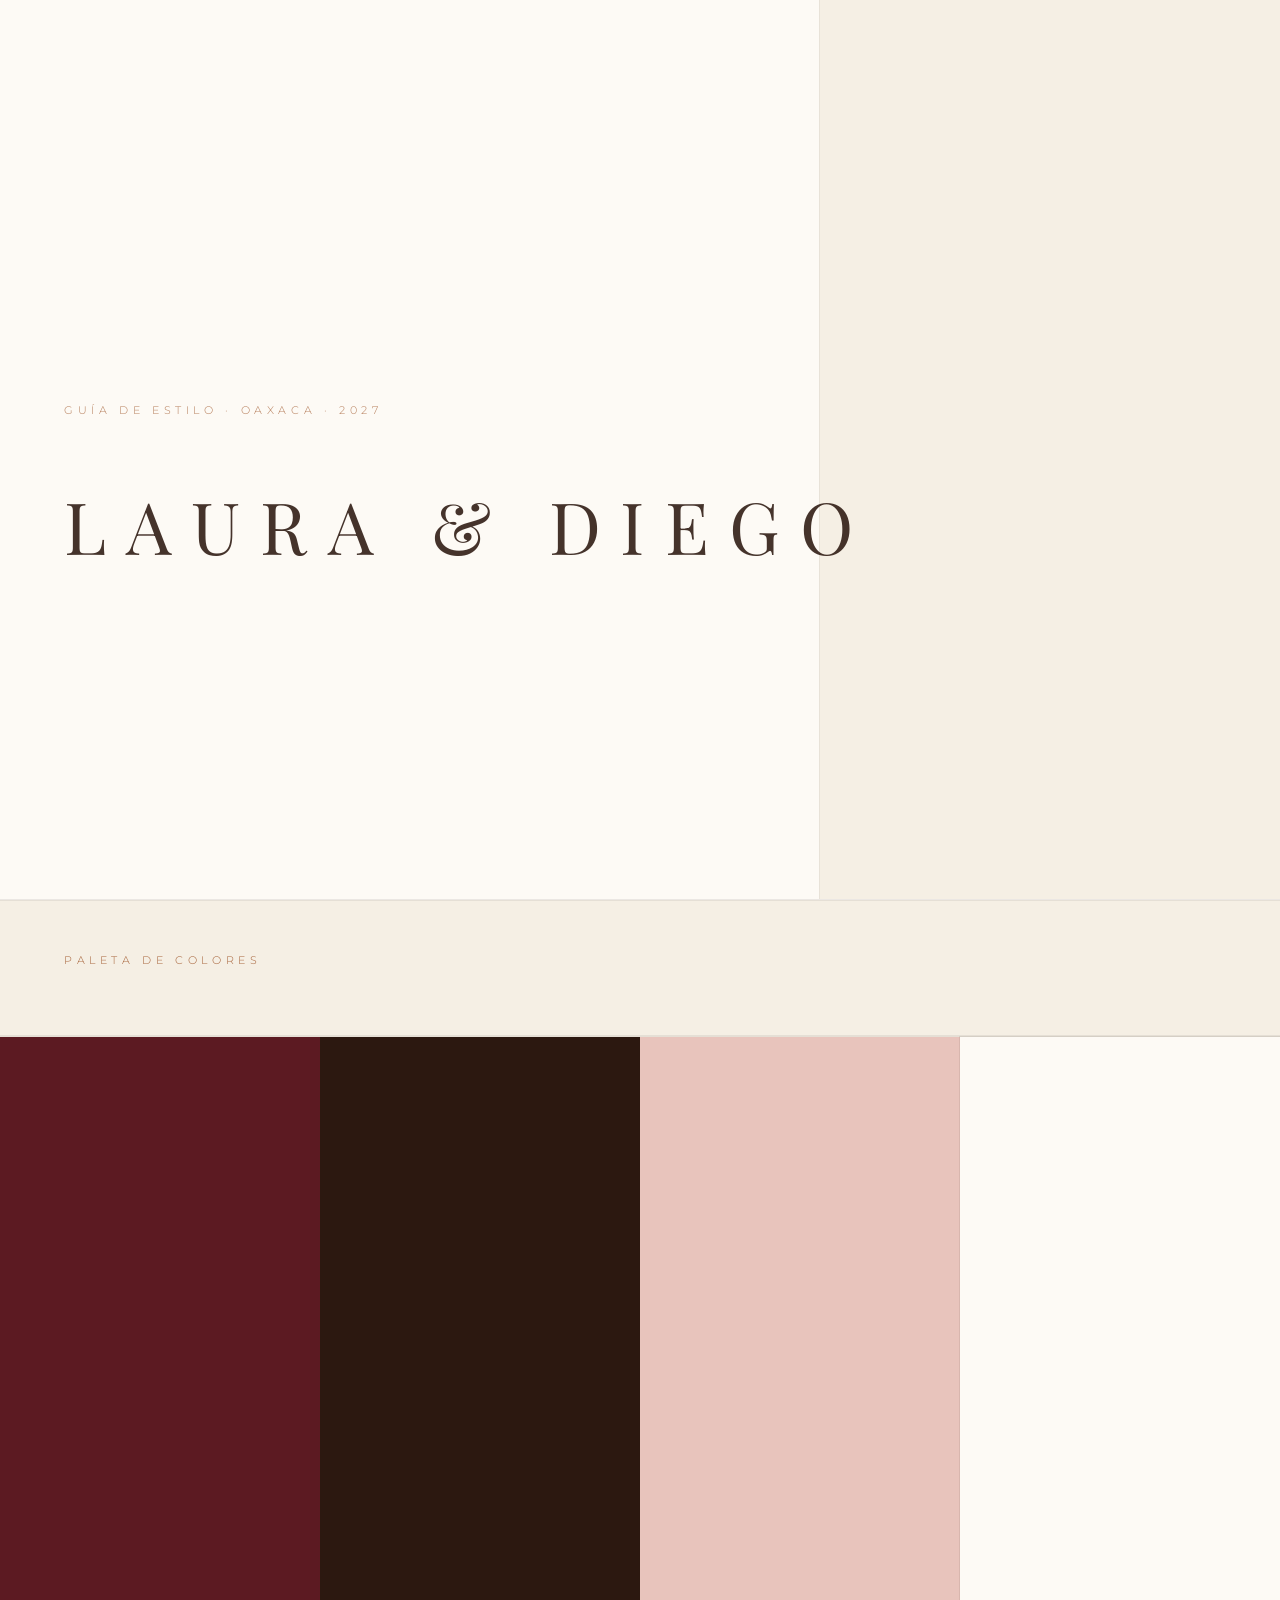
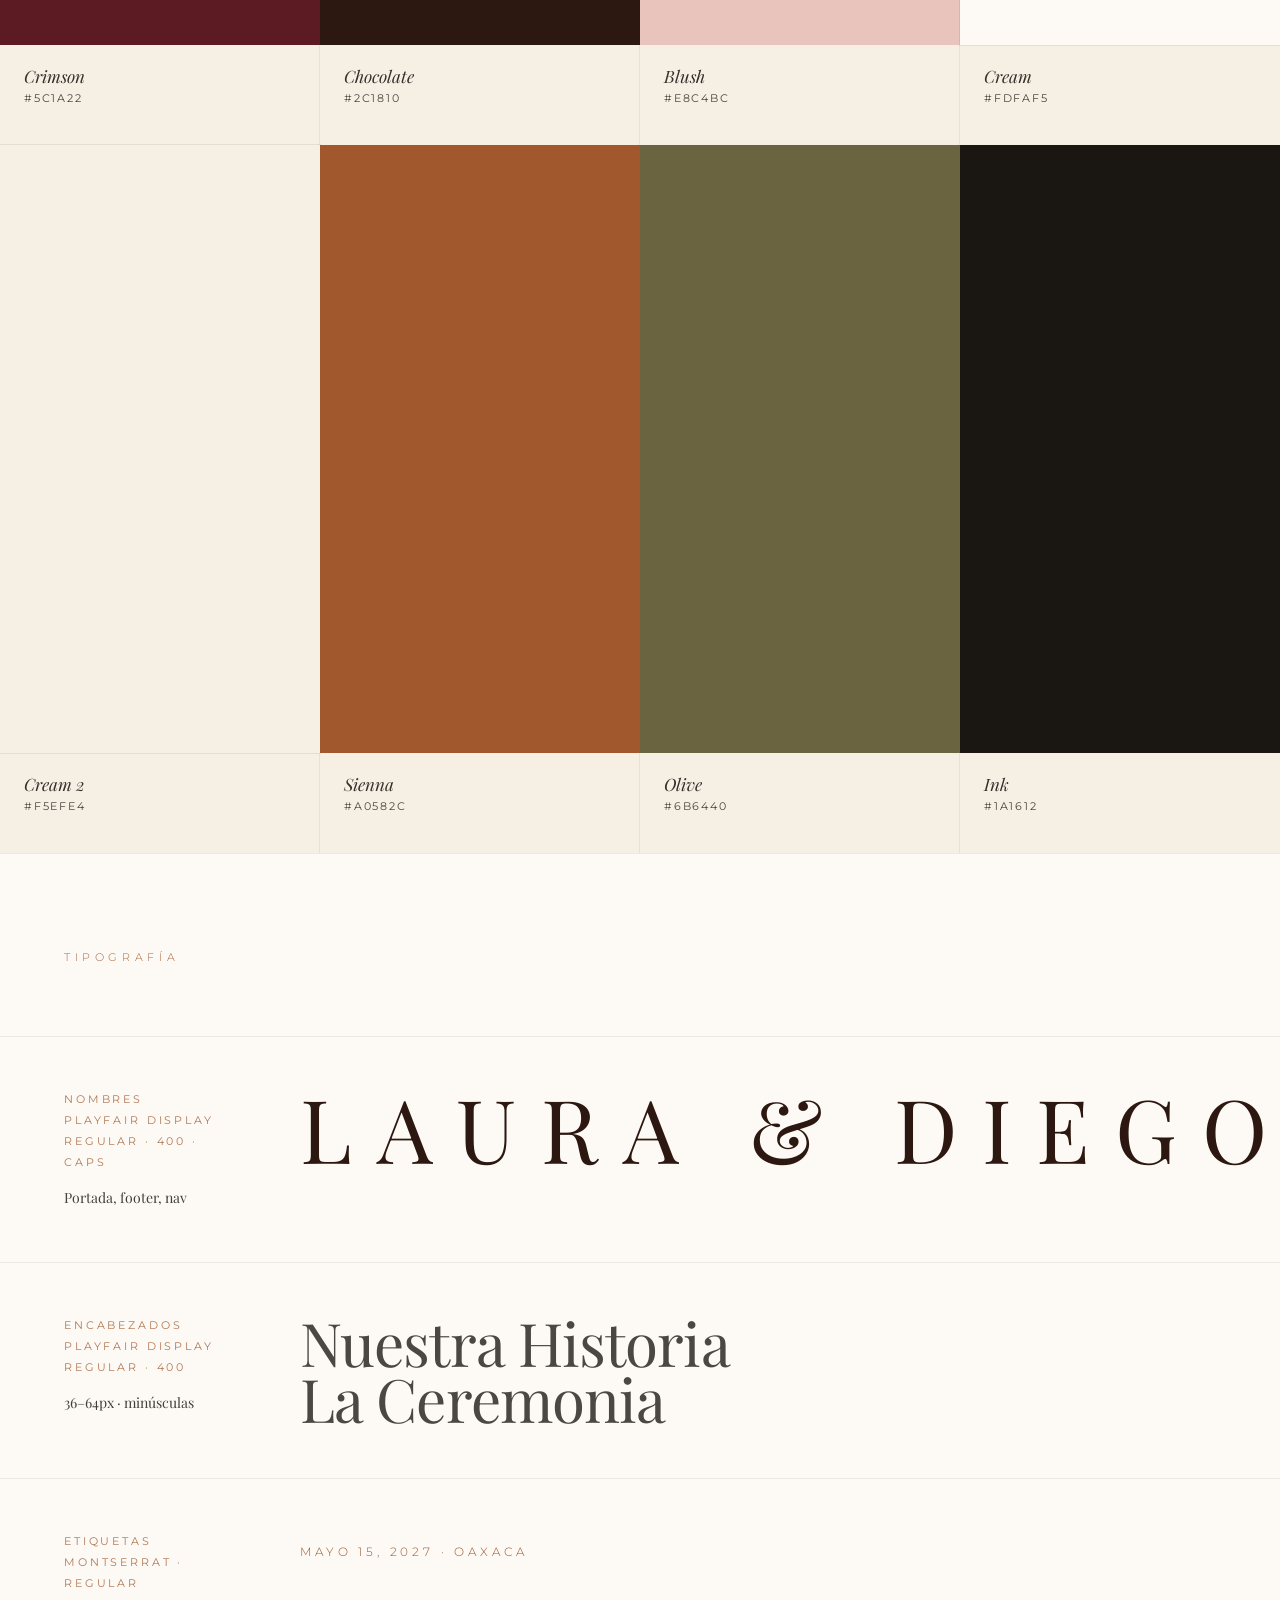
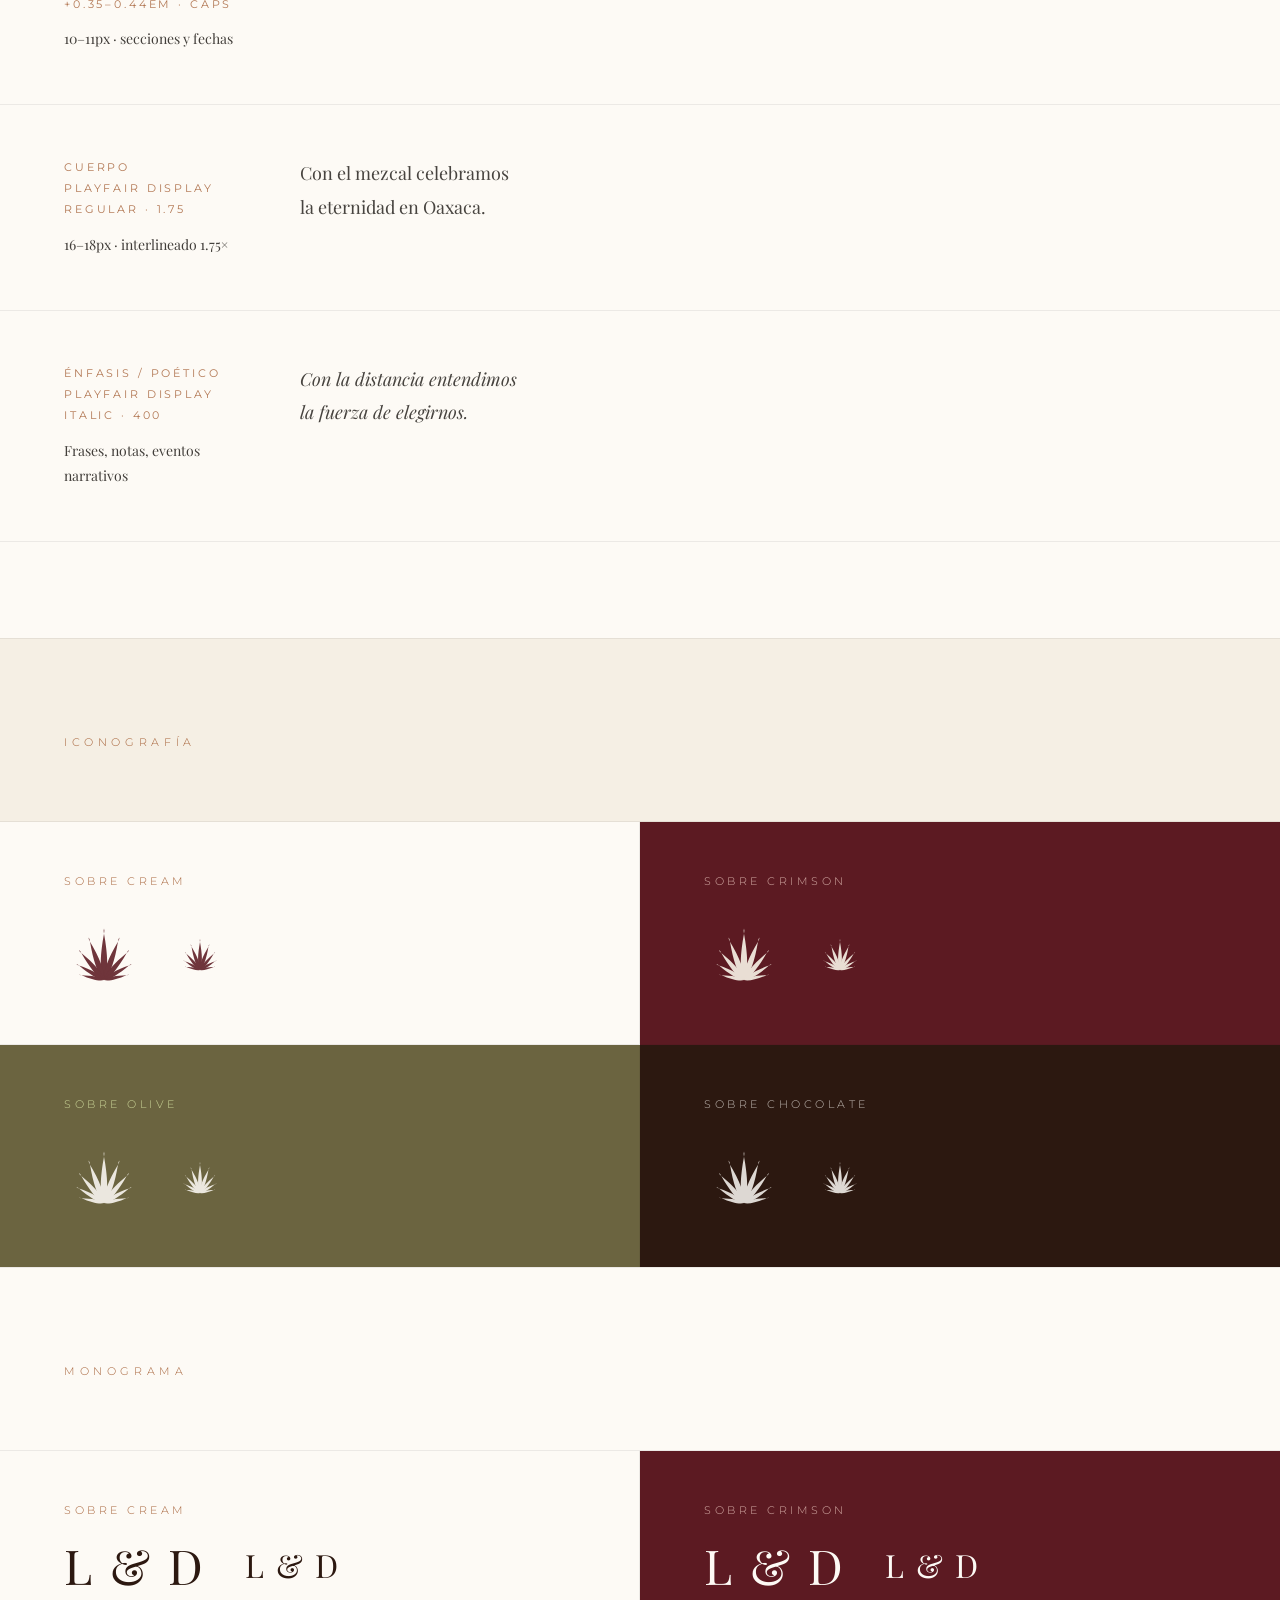
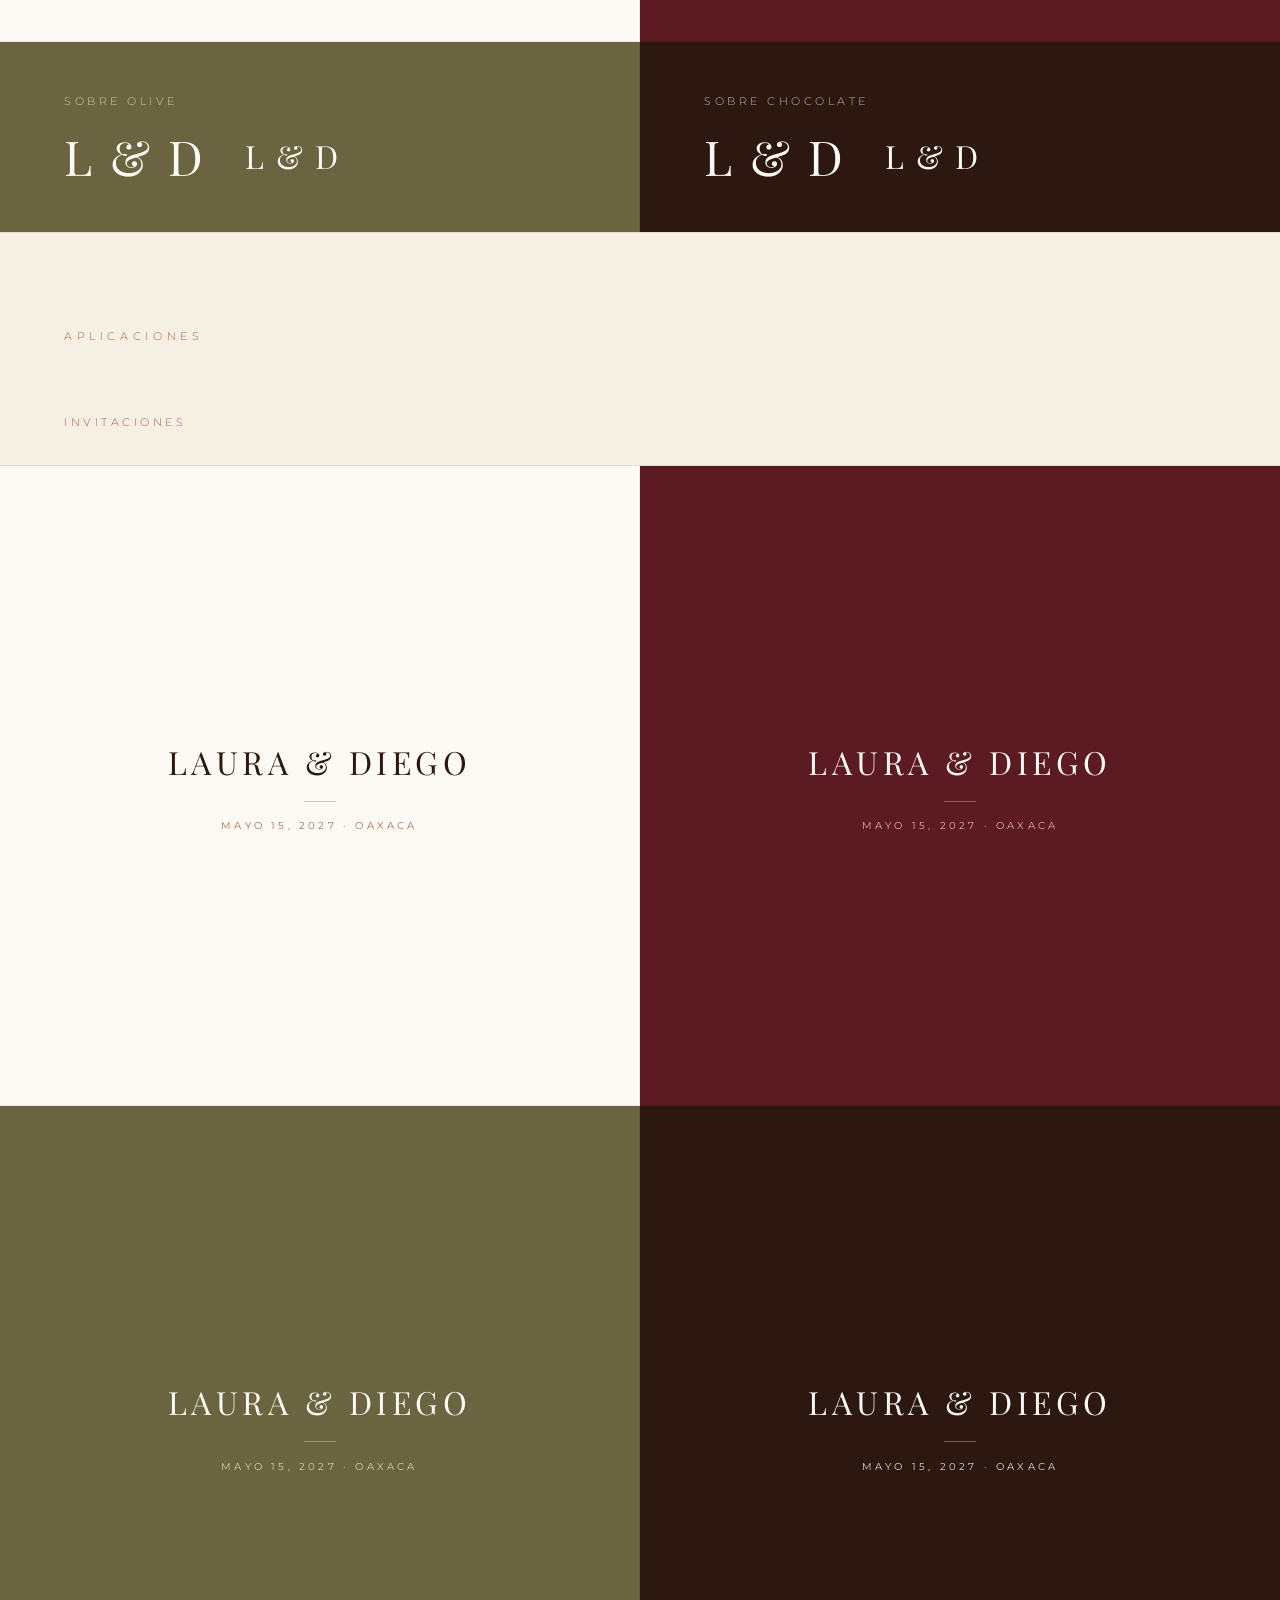
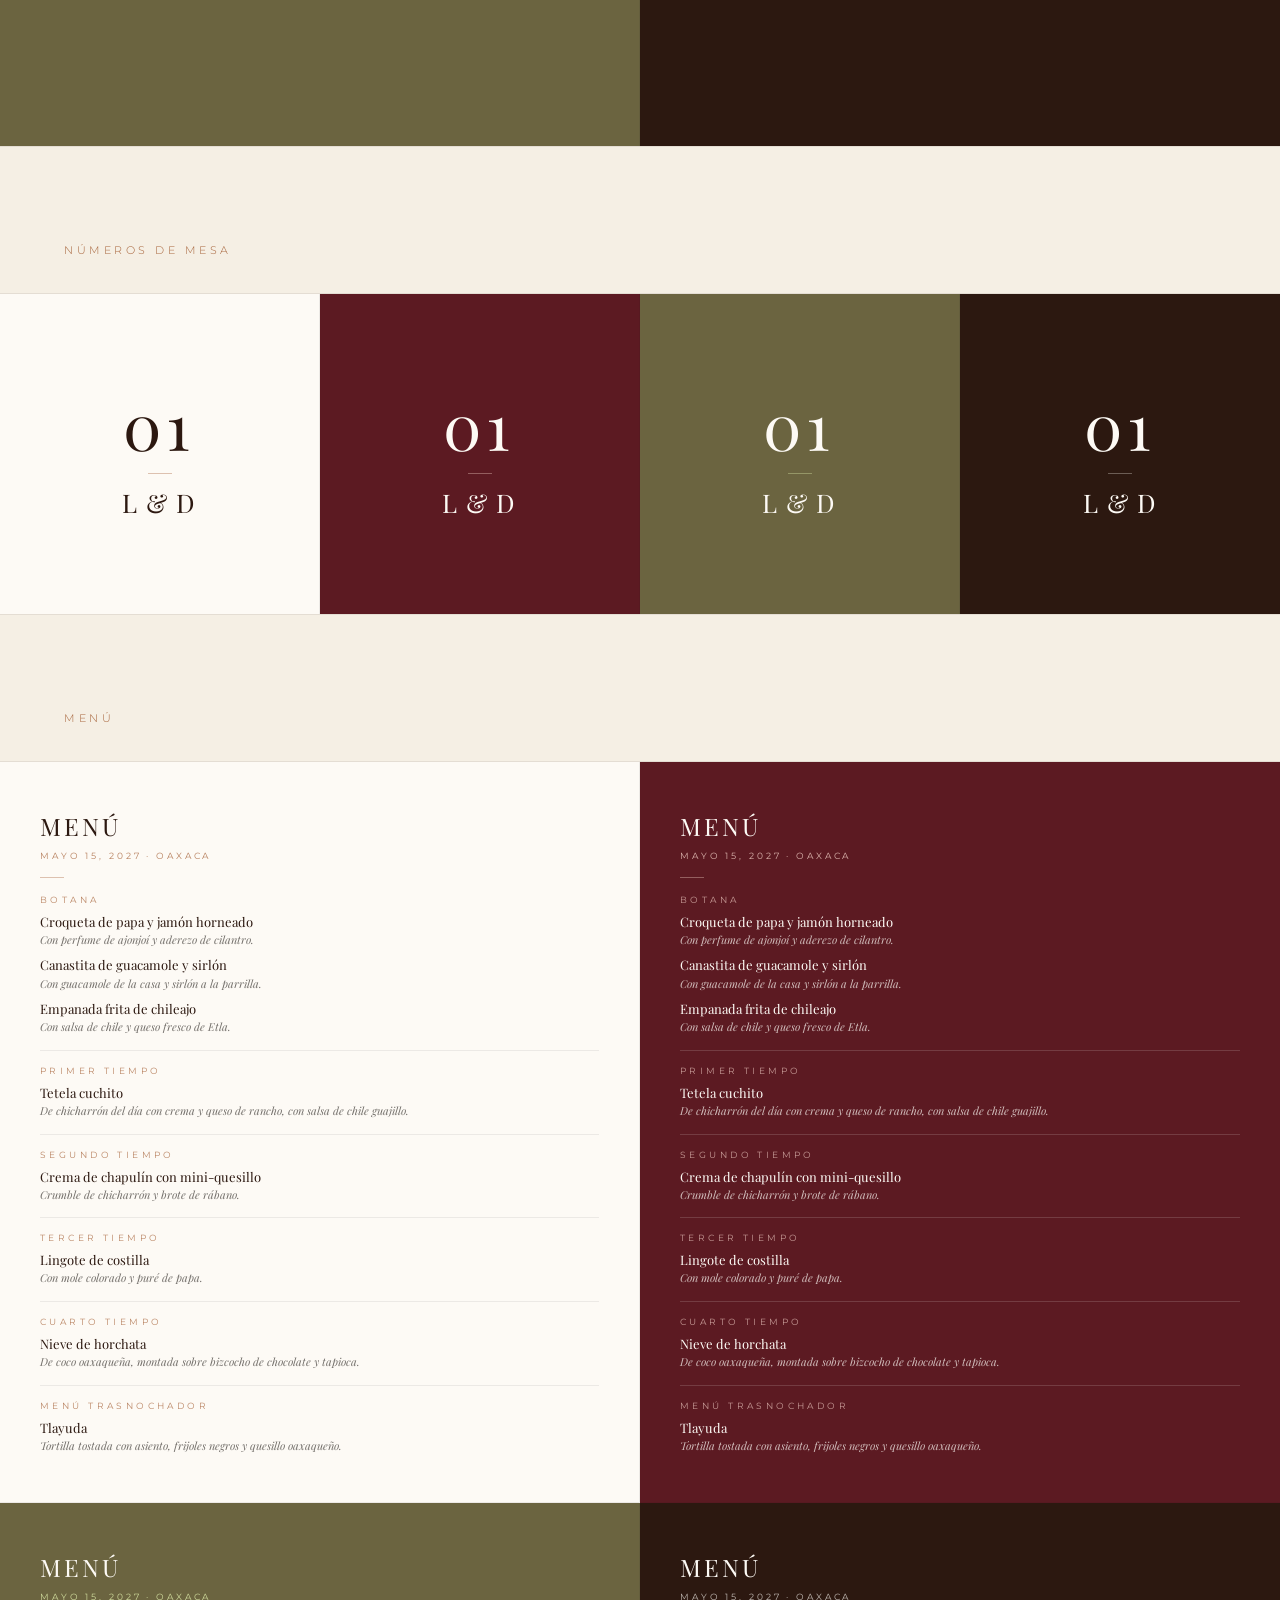
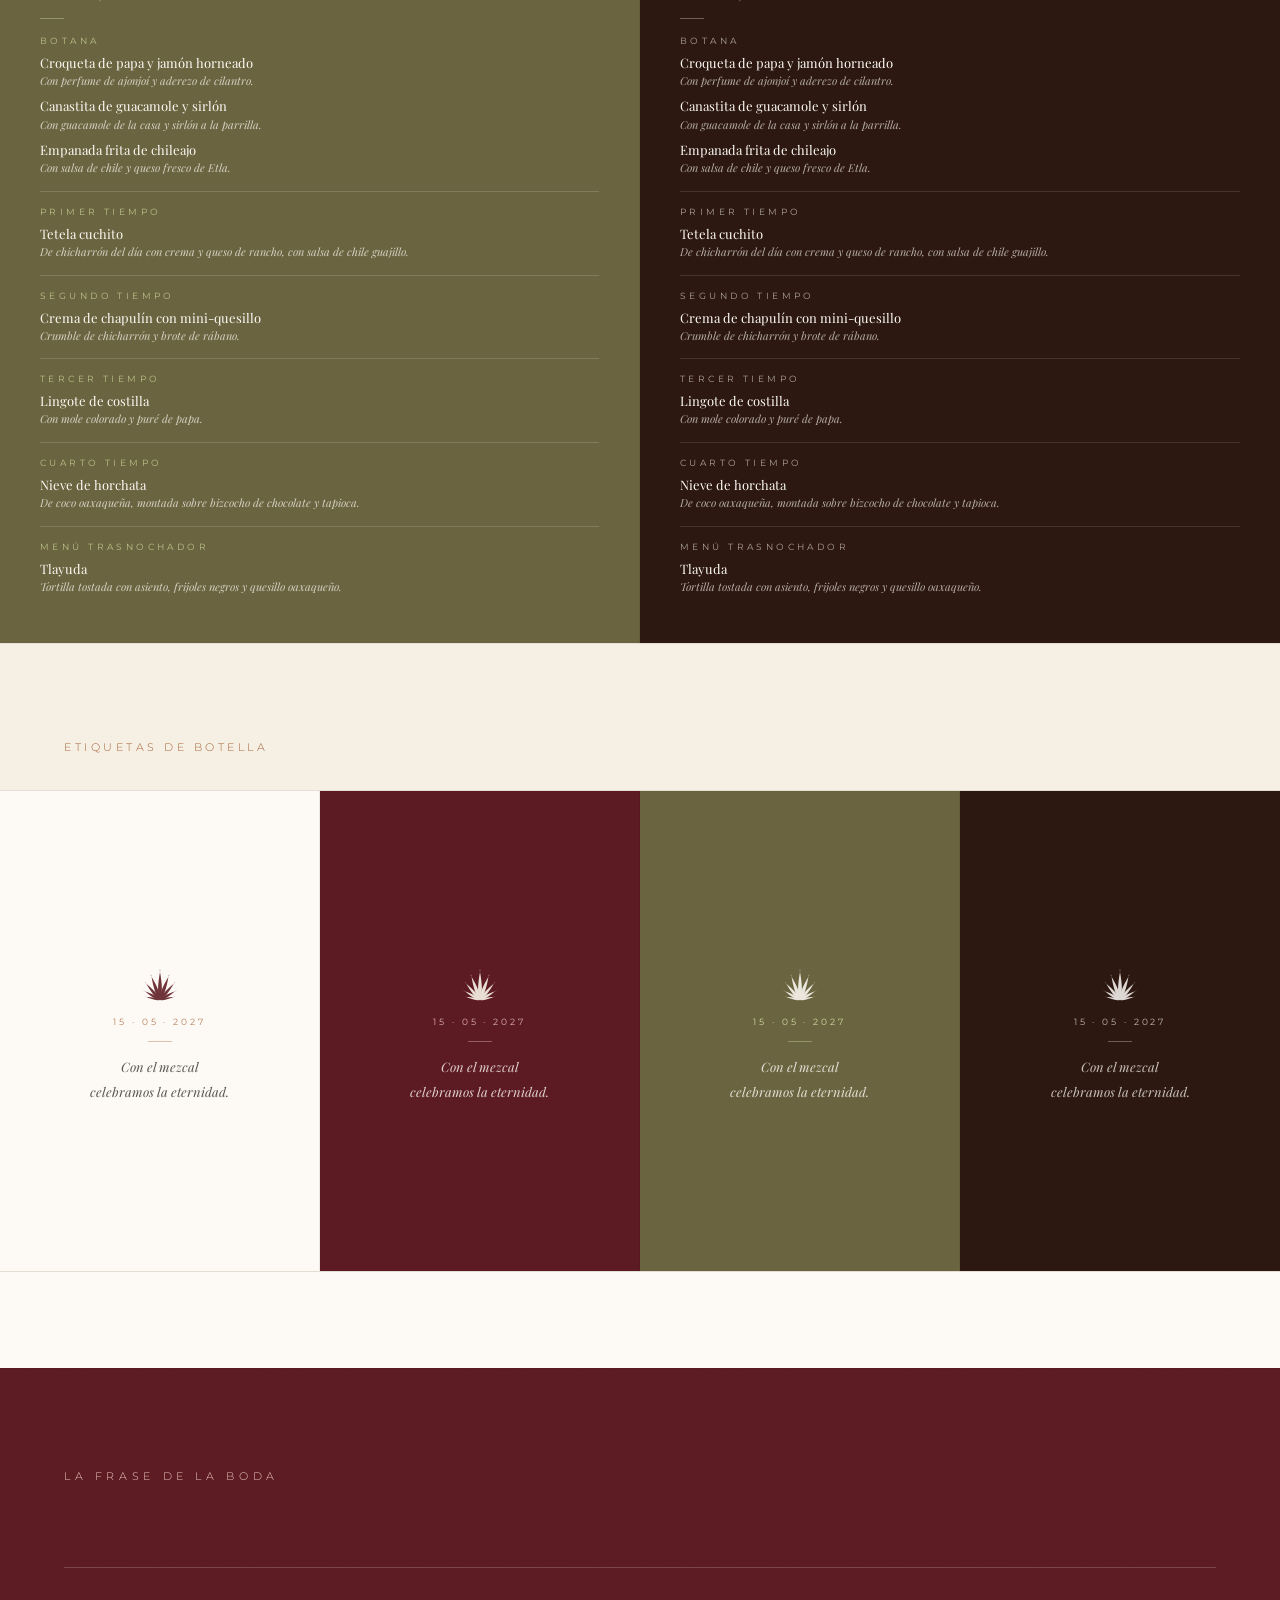
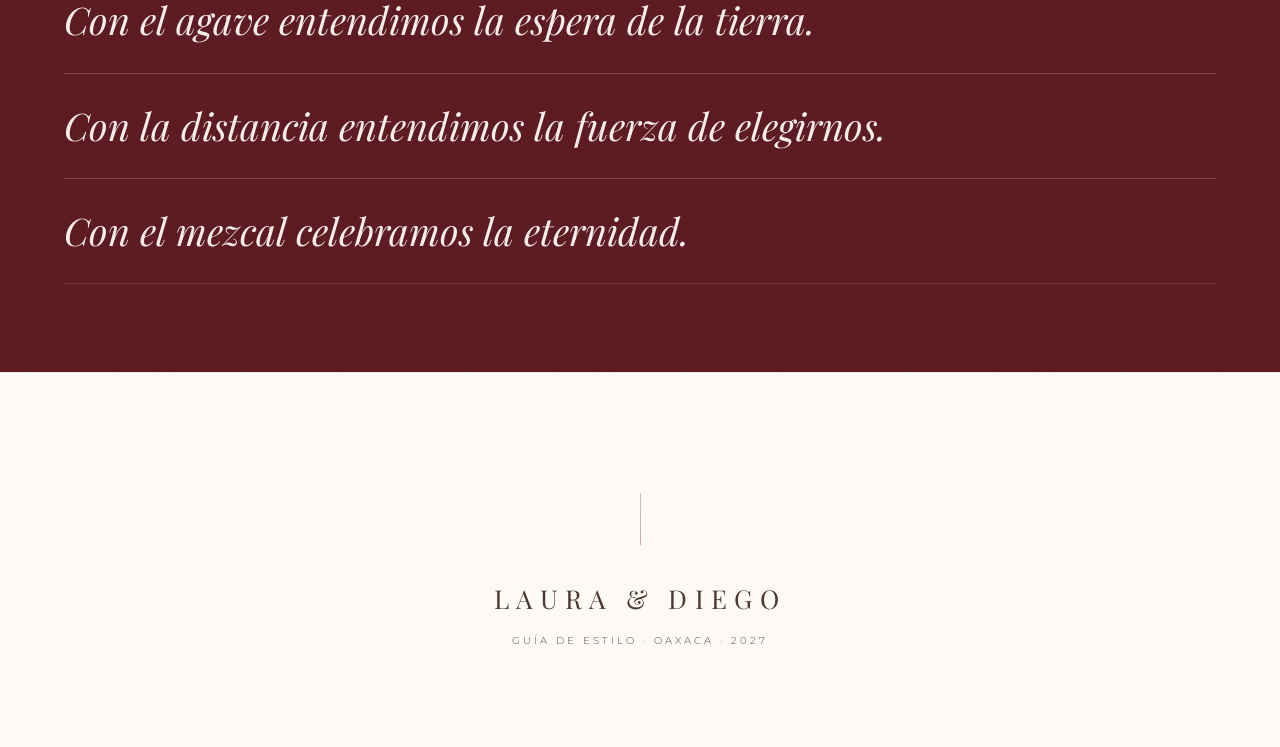
==== commit 6ad20388: "update styles" ====
--- a/style_guide.html
+++ b/style_guide.html
@@ -13,12 +13,8 @@
 <div class="cover">
   <div class="cover-accent"></div>
   <div class="cover-top">
-    <div class="sec-label cover-label">Guía de Estilo · Oaxaca · 2027</div>
+    <div class="sec-label cover-label">Guía de Estilo · OAXACA · 2027</div>
     <div class="cover-names">Laura <em>&</em> Diego</div>
-  </div>
-  <div class="cover-foot">
-    <div class="cover-caption">Oaxaca · Mayo 2027</div>
-    <div class="cover-pg">15 · 05 · 2027</div>
   </div>
 </div>
 
@@ -28,16 +24,15 @@
     <div class="sec-label palette-label-inline">Paleta de Colores</div>
   </div>
   <div style="border-top:0.5px solid rgba(26,22,18,0.07);">
-    <span class="palette-section-head">Paleta gráfica — papel y pantalla</span>
     <div class="swatches">
-      <div class="swatch"><div class="swatch-fill" style="background:#5C1A22;"></div><div class="swatch-info"><span class="swatch-name">Crimson</span><span class="swatch-hex">#5C1A22</span><span class="swatch-role">Títulos y nombres.</span></div></div>
-      <div class="swatch"><div class="swatch-fill" style="background:#E8C4BC;"></div><div class="swatch-info"><span class="swatch-name">Blush</span><span class="swatch-hex">#E8C4BC</span><span class="swatch-role">Acentos sobre fondos oscuros.</span></div></div>
-      <div class="swatch"><div class="swatch-fill" style="background:#FDFAF5; outline:0.5px solid rgba(26,22,18,0.08);"></div><div class="swatch-info"><span class="swatch-name">Cream</span><span class="swatch-hex">#FDFAF5</span><span class="swatch-role">La base. Papel, fondos, superficies.</span></div></div>
-      <div class="swatch"><div class="swatch-fill" style="background:#A0582C;"></div><div class="swatch-info"><span class="swatch-name">Sienna</span><span class="swatch-hex">#A0582C</span><span class="swatch-role">Etiquetas, fechas, texto secundario.</span></div></div>
-      <div class="swatch"><div class="swatch-fill" style="background:#6B6440;"></div><div class="swatch-info"><span class="swatch-name">Olive</span><span class="swatch-hex">#6B6440</span><span class="swatch-role">Agave y follaje.</span></div></div>
-      <div class="swatch"><div class="swatch-fill" style="background:#1A1612;"></div><div class="swatch-info"><span class="swatch-name">Ink</span><span class="swatch-hex">#1A1612</span><span class="swatch-role">Tipografía principal sobre fondos claros.</span></div></div>
-      <div class="swatch"><div class="swatch-fill" style="background:#F5EFE4; outline:0.5px solid rgba(26,22,18,0.08);"></div><div class="swatch-info"><span class="swatch-name">Cream 2</span><span class="swatch-hex">#F5EFE4</span><span class="swatch-role">Fondo de sección.</span></div></div>
-      <div class="swatch"><div class="swatch-fill" style="background:#EDE5D4; outline:0.5px solid rgba(26,22,18,0.08);"></div><div class="swatch-info"><span class="swatch-name">Cream 3</span><span class="swatch-hex">#EDE5D4</span><span class="swatch-role">Fondo de referencia y contraste.</span></div></div>
+      <div class="swatch"><div class="swatch-fill" style="background:#5C1A22;"></div><div class="swatch-info"><span class="swatch-name">Crimson</span><span class="swatch-hex">#5C1A22</span></div></div>
+      <div class="swatch"><div class="swatch-fill" style="background:#2C1810;"></div><div class="swatch-info"><span class="swatch-name">Chocolate</span><span class="swatch-hex">#2C1810</span></div></div>
+      <div class="swatch"><div class="swatch-fill" style="background:#E8C4BC;"></div><div class="swatch-info"><span class="swatch-name">Blush</span><span class="swatch-hex">#E8C4BC</span></div></div>
+      <div class="swatch"><div class="swatch-fill" style="background:#FDFAF5; outline:0.5px solid rgba(26,22,18,0.08);"></div><div class="swatch-info"><span class="swatch-name">Cream</span><span class="swatch-hex">#FDFAF5</span></div></div>
+      <div class="swatch"><div class="swatch-fill" style="background:#F5EFE4; outline:0.5px solid rgba(26,22,18,0.08);"></div><div class="swatch-info"><span class="swatch-name">Cream 2</span><span class="swatch-hex">#F5EFE4</span></div></div>
+      <div class="swatch"><div class="swatch-fill" style="background:#A0582C;"></div><div class="swatch-info"><span class="swatch-name">Sienna</span><span class="swatch-hex">#A0582C</span></div></div>
+      <div class="swatch"><div class="swatch-fill" style="background:#6B6440;"></div><div class="swatch-info"><span class="swatch-name">Olive</span><span class="swatch-hex">#6B6440</span></div></div>
+      <div class="swatch"><div class="swatch-fill" style="background:#1A1612;"></div><div class="swatch-info"><span class="swatch-name">Ink</span><span class="swatch-hex">#1A1612</span></div></div>
     </div>
   </div>
 </div>
@@ -46,22 +41,22 @@
 <div class="type-section">
   <div class="type-inner">
     <span class="type-label">Tipografía</span>
-    <div class="type-row"><div><span class="type-row-role">Nombres<br>Playfair Display<br>Regular · 400 · Caps</span><div class="type-row-note">Portada y títulos</div></div><div class="spec-names">Laura <em>&amp;</em> Diego</div></div>
+    <div class="type-row"><div><span class="type-row-role">Nombres<br>Playfair Display<br>Regular · 400 · Caps</span><div class="type-row-note">Portada, footer, nav</div></div><div class="spec-names">Laura <em>&amp;</em> Diego</div></div>
     <div class="type-row"><div><span class="type-row-role">Encabezados<br>Playfair Display<br>Regular · 400</span><div class="type-row-note">36–64px · minúsculas</div></div><div class="spec-heading">Nuestra Historia<br>La Ceremonia</div></div>
-    <div class="type-row"><div><span class="type-row-role">Etiquetas<br>Montserrat · Light<br>+0.32em · Caps</span><div class="type-row-note">Fechas, secciones, pies de foto</div></div><div class="spec-label">SÁBADO · 15 DE MAYO · 2027<br>OAXACA, MÉXICO</div></div>
-    <div class="type-row"><div><span class="type-row-role">Cuerpo<br>Playfair Display<br>Regular · 1.85</span><div class="type-row-note">16–18px · interlineado 1.85×</div></div><div class="spec-body">Con el mezcal celebramos<br>la eternidad en Oaxaca.</div></div>
+    <div class="type-row"><div><span class="type-row-role">Etiquetas<br>Montserrat · Regular<br>+0.35–0.44em · Caps</span><div class="type-row-note">10–11px · secciones y fechas</div></div><div class="spec-label">MAYO 15, 2027 · OAXACA</div></div>
+    <div class="type-row"><div><span class="type-row-role">Cuerpo<br>Playfair Display<br>Regular · 1.75</span><div class="type-row-note">16–18px · interlineado 1.75×</div></div><div class="spec-body">Con el mezcal celebramos<br>la eternidad en Oaxaca.</div></div>
+    <div class="type-row"><div><span class="type-row-role">Énfasis / Poético<br>Playfair Display<br>Italic · 400</span><div class="type-row-note">Frases, notas, eventos narrativos</div></div><div class="spec-body" style="font-style:italic;">Con la distancia entendimos<br>la fuerza de elegirnos.</div></div>
   </div>
 </div>
 
 <!-- ICONOGRAPHY -->
 <div class="icon-section">
   <span class="sec-label icon-label">Iconografía</span>
-  <div class="icon-intro">Favicon y sellos digitales. Monocromático.</div>
   <div class="icon-grid">
 
     <!-- On cream -->
     <div class="icon-cell">
-      <span class="icon-cell-label">Sobre fondo claro · Cream</span>
+      <span class="icon-cell-label">Sobre Cream</span>
       <div class="icon-specimen">
         <div class="icon-box">
           <svg xmlns="http://www.w3.org/2000/svg" viewBox="0 0 80 80" width="80" height="80" aria-label="Agave icon on cream">
@@ -94,12 +89,11 @@
           </svg>
         </div>
       </div>
-      <div class="icon-cell-note">Uso principal.</div>
     </div>
 
     <!-- On crimson -->
     <div class="icon-cell" style="background:var(--crimson);">
-      <span class="icon-cell-label" style="color:var(--blush); opacity:0.85;">Sobre fondo Crimson</span>
+      <span class="icon-cell-label" style="color:var(--blush); opacity:0.85;">Sobre Crimson</span>
       <div class="icon-specimen">
         <div class="icon-box">
           <svg xmlns="http://www.w3.org/2000/svg" viewBox="0 0 80 80" width="80" height="80" aria-label="Agave icon on crimson">
@@ -132,12 +126,11 @@
           </svg>
         </div>
       </div>
-      <div class="icon-cell-note" style="color:var(--cream); opacity:0.90;">Sobres y sellos.</div>
     </div>
 
     <!-- On olive -->
     <div class="icon-cell" style="background:var(--olive);">
-      <span class="icon-cell-label" style="color:#D4E0A0; opacity:0.9;">Sobre fondo Olive</span>
+      <span class="icon-cell-label" style="color:#D4E0A0; opacity:0.9;">Sobre Olive</span>
       <div class="icon-specimen">
         <div class="icon-box">
           <svg xmlns="http://www.w3.org/2000/svg" viewBox="0 0 80 80" width="80" height="80" aria-label="Agave icon on olive">
@@ -172,47 +165,45 @@
           </svg>
         </div>
       </div>
-      <div class="icon-cell-note" style="color:var(--cream); opacity:0.90;">Elementos decorativos.</div>
-    </div>
-
-    <!-- On ink -->
-    <div class="icon-cell" style="background:var(--ink);">
-      <span class="icon-cell-label" style="color:var(--cream); opacity:0.80;">Sobre fondo oscuro</span>
+    </div>
+
+    <!-- On chocolate -->
+    <div class="icon-cell" style="background:var(--chocolate);">
+      <span class="icon-cell-label" style="color:var(--cream); opacity:0.70;">Sobre Chocolate</span>
       <div class="icon-specimen">
         <div class="icon-box">
-          <svg xmlns="http://www.w3.org/2000/svg" viewBox="0 0 80 80" width="80" height="80" aria-label="Agave icon on ink">
-            <rect width="80" height="80" fill="#1A1612" rx="0"/>
-            <g transform="translate(40,68) scale(0.265)" fill="#F5EFE4" opacity="0.85">
-              <path d="M0,0 C-18,-30,-14,-100,0,-175 C14,-100,18,-30,0,0Z M0,-175 L-1.5,-186 L0,-194 L1.5,-186Z"/>
-              <g transform="rotate(20) scale(.88)"><path d="M0,0 C-18,-30,-14,-100,0,-175 C14,-100,18,-30,0,0Z M0,-175 L-1.5,-186 L0,-194 L1.5,-186Z"/></g>
-              <g transform="rotate(-20) scale(.88)"><path d="M0,0 C-18,-30,-14,-100,0,-175 C14,-100,18,-30,0,0Z M0,-175 L-1.5,-186 L0,-194 L1.5,-186Z"/></g>
-              <g transform="rotate(40) scale(.76)"><path d="M0,0 C-18,-30,-14,-100,0,-175 C14,-100,18,-30,0,0Z M0,-175 L-1.5,-186 L0,-194 L1.5,-186Z"/></g>
-              <g transform="rotate(-40) scale(.76)"><path d="M0,0 C-18,-30,-14,-100,0,-175 C14,-100,18,-30,0,0Z M0,-175 L-1.5,-186 L0,-194 L1.5,-186Z"/></g>
-              <g transform="rotate(60) scale(.62)"><path d="M0,0 C-18,-30,-14,-100,0,-175 C14,-100,18,-30,0,0Z M0,-175 L-1.5,-186 L0,-194 L1.5,-186Z"/></g>
-              <g transform="rotate(-60) scale(.62)"><path d="M0,0 C-18,-30,-14,-100,0,-175 C14,-100,18,-30,0,0Z M0,-175 L-1.5,-186 L0,-194 L1.5,-186Z"/></g>
-              <g transform="rotate(78) scale(.5)"><path d="M0,0 C-18,-30,-14,-100,0,-175 C14,-100,18,-30,0,0Z M0,-175 L-1.5,-186 L0,-194 L1.5,-186Z"/></g>
-              <g transform="rotate(-78) scale(.5)"><path d="M0,0 C-18,-30,-14,-100,0,-175 C14,-100,18,-30,0,0Z M0,-175 L-1.5,-186 L0,-194 L1.5,-186Z"/></g>
-            </g>
-          </svg>
-        </div>
-        <div class="icon-box">
-          <svg xmlns="http://www.w3.org/2000/svg" viewBox="0 0 48 48" width="48" height="48" aria-label="Agave icon on ink medium">
-            <rect width="48" height="48" fill="#1A1612" rx="0"/>
-            <g transform="translate(24,42) scale(0.16)" fill="#F5EFE4" opacity="0.85">
-              <path d="M0,0 C-18,-30,-14,-100,0,-175 C14,-100,18,-30,0,0Z M0,-175 L-1.5,-186 L0,-194 L1.5,-186Z"/>
-              <g transform="rotate(20) scale(.88)"><path d="M0,0 C-18,-30,-14,-100,0,-175 C14,-100,18,-30,0,0Z M0,-175 L-1.5,-186 L0,-194 L1.5,-186Z"/></g>
-              <g transform="rotate(-20) scale(.88)"><path d="M0,0 C-18,-30,-14,-100,0,-175 C14,-100,18,-30,0,0Z M0,-175 L-1.5,-186 L0,-194 L1.5,-186Z"/></g>
-              <g transform="rotate(40) scale(.76)"><path d="M0,0 C-18,-30,-14,-100,0,-175 C14,-100,18,-30,0,0Z M0,-175 L-1.5,-186 L0,-194 L1.5,-186Z"/></g>
-              <g transform="rotate(-40) scale(.76)"><path d="M0,0 C-18,-30,-14,-100,0,-175 C14,-100,18,-30,0,0Z M0,-175 L-1.5,-186 L0,-194 L1.5,-186Z"/></g>
-              <g transform="rotate(60) scale(.62)"><path d="M0,0 C-18,-30,-14,-100,0,-175 C14,-100,18,-30,0,0Z M0,-175 L-1.5,-186 L0,-194 L1.5,-186Z"/></g>
-              <g transform="rotate(-60) scale(.62)"><path d="M0,0 C-18,-30,-14,-100,0,-175 C14,-100,18,-30,0,0Z M0,-175 L-1.5,-186 L0,-194 L1.5,-186Z"/></g>
-              <g transform="rotate(78) scale(.5)"><path d="M0,0 C-18,-30,-14,-100,0,-175 C14,-100,18,-30,0,0Z M0,-175 L-1.5,-186 L0,-194 L1.5,-186Z"/></g>
-              <g transform="rotate(-78) scale(.5)"><path d="M0,0 C-18,-30,-14,-100,0,-175 C14,-100,18,-30,0,0Z M0,-175 L-1.5,-186 L0,-194 L1.5,-186Z"/></g>
-            </g>
-          </svg>
-        </div>
-      </div>
-      <div class="icon-cell-note" style="color:var(--cream); opacity:0.90;">Piezas de noche.</div>
+          <svg xmlns="http://www.w3.org/2000/svg" viewBox="0 0 80 80" width="80" height="80" aria-label="Agave icon on chocolate">
+            <rect width="80" height="80" fill="#2C1810" rx="0"/>
+            <g transform="translate(40,68) scale(0.265)" fill="#FDFAF5" opacity="0.85">
+              <path d="M0,0 C-18,-30,-14,-100,0,-175 C14,-100,18,-30,0,0Z M0,-175 L-1.5,-186 L0,-194 L1.5,-186Z"/>
+              <g transform="rotate(20) scale(.88)"><path d="M0,0 C-18,-30,-14,-100,0,-175 C14,-100,18,-30,0,0Z M0,-175 L-1.5,-186 L0,-194 L1.5,-186Z"/></g>
+              <g transform="rotate(-20) scale(.88)"><path d="M0,0 C-18,-30,-14,-100,0,-175 C14,-100,18,-30,0,0Z M0,-175 L-1.5,-186 L0,-194 L1.5,-186Z"/></g>
+              <g transform="rotate(40) scale(.76)"><path d="M0,0 C-18,-30,-14,-100,0,-175 C14,-100,18,-30,0,0Z M0,-175 L-1.5,-186 L0,-194 L1.5,-186Z"/></g>
+              <g transform="rotate(-40) scale(.76)"><path d="M0,0 C-18,-30,-14,-100,0,-175 C14,-100,18,-30,0,0Z M0,-175 L-1.5,-186 L0,-194 L1.5,-186Z"/></g>
+              <g transform="rotate(60) scale(.62)"><path d="M0,0 C-18,-30,-14,-100,0,-175 C14,-100,18,-30,0,0Z M0,-175 L-1.5,-186 L0,-194 L1.5,-186Z"/></g>
+              <g transform="rotate(-60) scale(.62)"><path d="M0,0 C-18,-30,-14,-100,0,-175 C14,-100,18,-30,0,0Z M0,-175 L-1.5,-186 L0,-194 L1.5,-186Z"/></g>
+              <g transform="rotate(78) scale(.5)"><path d="M0,0 C-18,-30,-14,-100,0,-175 C14,-100,18,-30,0,0Z M0,-175 L-1.5,-186 L0,-194 L1.5,-186Z"/></g>
+              <g transform="rotate(-78) scale(.5)"><path d="M0,0 C-18,-30,-14,-100,0,-175 C14,-100,18,-30,0,0Z M0,-175 L-1.5,-186 L0,-194 L1.5,-186Z"/></g>
+            </g>
+          </svg>
+        </div>
+        <div class="icon-box">
+          <svg xmlns="http://www.w3.org/2000/svg" viewBox="0 0 48 48" width="48" height="48" aria-label="Agave icon on chocolate medium">
+            <rect width="48" height="48" fill="#2C1810" rx="0"/>
+            <g transform="translate(24,42) scale(0.16)" fill="#FDFAF5" opacity="0.85">
+              <path d="M0,0 C-18,-30,-14,-100,0,-175 C14,-100,18,-30,0,0Z M0,-175 L-1.5,-186 L0,-194 L1.5,-186Z"/>
+              <g transform="rotate(20) scale(.88)"><path d="M0,0 C-18,-30,-14,-100,0,-175 C14,-100,18,-30,0,0Z M0,-175 L-1.5,-186 L0,-194 L1.5,-186Z"/></g>
+              <g transform="rotate(-20) scale(.88)"><path d="M0,0 C-18,-30,-14,-100,0,-175 C14,-100,18,-30,0,0Z M0,-175 L-1.5,-186 L0,-194 L1.5,-186Z"/></g>
+              <g transform="rotate(40) scale(.76)"><path d="M0,0 C-18,-30,-14,-100,0,-175 C14,-100,18,-30,0,0Z M0,-175 L-1.5,-186 L0,-194 L1.5,-186Z"/></g>
+              <g transform="rotate(-40) scale(.76)"><path d="M0,0 C-18,-30,-14,-100,0,-175 C14,-100,18,-30,0,0Z M0,-175 L-1.5,-186 L0,-194 L1.5,-186Z"/></g>
+              <g transform="rotate(60) scale(.62)"><path d="M0,0 C-18,-30,-14,-100,0,-175 C14,-100,18,-30,0,0Z M0,-175 L-1.5,-186 L0,-194 L1.5,-186Z"/></g>
+              <g transform="rotate(-60) scale(.62)"><path d="M0,0 C-18,-30,-14,-100,0,-175 C14,-100,18,-30,0,0Z M0,-175 L-1.5,-186 L0,-194 L1.5,-186Z"/></g>
+              <g transform="rotate(78) scale(.5)"><path d="M0,0 C-18,-30,-14,-100,0,-175 C14,-100,18,-30,0,0Z M0,-175 L-1.5,-186 L0,-194 L1.5,-186Z"/></g>
+              <g transform="rotate(-78) scale(.5)"><path d="M0,0 C-18,-30,-14,-100,0,-175 C14,-100,18,-30,0,0Z M0,-175 L-1.5,-186 L0,-194 L1.5,-186Z"/></g>
+            </g>
+          </svg>
+        </div>
+      </div>
     </div>
 
   </div><!-- /icon-grid -->
@@ -221,47 +212,42 @@
 <!-- MONOGRAMA -->
 <div class="logo-section">
   <span class="sec-label logo-label">Monograma</span>
-  <div class="logo-intro">Playfair Display · footer e invitaciones.</div>
   <div class="logo-grid">
 
     <!-- On cream -->
     <div class="logo-cell">
-      <span class="logo-cell-label">Sobre fondo claro · Cream</span>
+      <span class="logo-cell-label">Sobre Cream</span>
       <div class="logo-specimen">
-        <span class="logo-mark" style="font-size:3rem; color:var(--crimson);">L &amp; D</span>
-        <span class="logo-mark" style="font-size:2rem; color:var(--crimson);">L &amp; D</span>
-      </div>
-      <div class="logo-cell-note">Invitaciones y web.</div>
+        <span class="logo-mark" style="font-size:3rem; color:var(--chocolate);">L &amp; D</span>
+        <span class="logo-mark" style="font-size:2rem; color:var(--chocolate);">L &amp; D</span>
+      </div>
     </div>
 
     <!-- On crimson -->
     <div class="logo-cell" style="background:var(--crimson);">
-      <span class="logo-cell-label" style="color:var(--blush); opacity:0.85;">Sobre fondo Crimson</span>
+      <span class="logo-cell-label" style="color:var(--blush); opacity:0.85;">Sobre Crimson</span>
       <div class="logo-specimen">
         <span class="logo-mark" style="font-size:3rem; color:var(--cream);">L &amp; D</span>
         <span class="logo-mark" style="font-size:2rem; color:var(--cream);">L &amp; D</span>
       </div>
-      <div class="logo-cell-note" style="color:var(--cream); opacity:0.90;">Sellos y acento.</div>
     </div>
 
     <!-- On olive -->
     <div class="logo-cell" style="background:var(--olive);">
-      <span class="logo-cell-label" style="color:var(--blush); opacity:0.85;">Sobre fondo Olive</span>
+      <span class="logo-cell-label" style="color:#D4E0A0; opacity:0.9;">Sobre Olive</span>
       <div class="logo-specimen">
         <span class="logo-mark" style="font-size:3rem; color:var(--cream);">L &amp; D</span>
         <span class="logo-mark" style="font-size:2rem; color:var(--cream);">L &amp; D</span>
       </div>
-      <div class="logo-cell-note" style="color:var(--cream); opacity:0.90;">Piezas botánicas.</div>
-    </div>
-
-    <!-- On ink -->
-    <div class="logo-cell" style="background:var(--ink);">
-      <span class="logo-cell-label" style="color:var(--blush); opacity:0.85;">Sobre fondo oscuro</span>
+    </div>
+
+    <!-- On chocolate -->
+    <div class="logo-cell" style="background:var(--chocolate);">
+      <span class="logo-cell-label" style="color:var(--cream); opacity:0.70;">Sobre Chocolate</span>
       <div class="logo-specimen">
         <span class="logo-mark" style="font-size:3rem; color:var(--cream);">L &amp; D</span>
         <span class="logo-mark" style="font-size:2rem; color:var(--cream);">L &amp; D</span>
       </div>
-      <div class="logo-cell-note" style="color:var(--cream); opacity:0.90;">Sobres y detalles.</div>
     </div>
 
   </div><!-- /logo-grid -->
@@ -270,12 +256,338 @@
 <!-- APPLICATIONS -->
 <div class="apps">
   <span class="apps-label">Aplicaciones</span>
-  <span class="app-item-label">Etiquetas</span>
-  <div class="labels">
-    <div class="label-cell"><span class="label-cell-type">Botella · Cream</span><span class="label-cell-spec">Con el mezcal<br>celebramos la eternidad<br>L &amp; D · 15 · 05 · 2027</span></div>
-    <div class="label-cell on-crimson"><span class="label-cell-type">Menú · Crimson</span><span class="label-cell-spec">Menú · Mayo 2027<br>Oaxaca, México<br>L &amp; D</span></div>
-    <div class="label-cell on-olive"><span class="label-cell-type">Número de mesa · Olive</span><span class="label-cell-spec">Mesa 01<br>Laura &amp; Diego<br>15 · 05 · 2027</span></div>
-  </div>
+  <span class="app-item-label">Invitaciones</span>
+  <div class="inv-grid">
+    <div class="inv-cell">
+      <div class="inv-content">
+        <span class="inv-names">LAURA &amp; DIEGO</span>
+        <div class="inv-divider"></div>
+        <span class="inv-date">MAYO 15, 2027 &middot; OAXACA</span>
+      </div>
+    </div>
+    <div class="inv-cell on-crimson">
+      <div class="inv-content">
+        <span class="inv-names">LAURA &amp; DIEGO</span>
+        <div class="inv-divider"></div>
+        <span class="inv-date">MAYO 15, 2027 &middot; OAXACA</span>
+      </div>
+    </div>
+    <div class="inv-cell on-olive">
+      <div class="inv-content">
+        <span class="inv-names">LAURA &amp; DIEGO</span>
+        <div class="inv-divider"></div>
+        <span class="inv-date">MAYO 15, 2027 &middot; OAXACA</span>
+      </div>
+    </div>
+    <div class="inv-cell on-chocolate">
+      <div class="inv-content">
+        <span class="inv-names">LAURA &amp; DIEGO</span>
+        <div class="inv-divider"></div>
+        <span class="inv-date">MAYO 15, 2027 &middot; OAXACA</span>
+      </div>
+    </div>
+  </div>
+
+  <span class="app-item-label">Números de Mesa</span>
+  <div class="mesa-grid">
+    <div class="mesa-cell">
+      <span class="mesa-number">01</span>
+      <div class="mesa-divider"></div>
+      <span class="logo-mark mesa-name">L &amp; D</span>
+    </div>
+    <div class="mesa-cell on-crimson">
+      <span class="mesa-number">01</span>
+      <div class="mesa-divider"></div>
+      <span class="logo-mark mesa-name">L &amp; D</span>
+    </div>
+    <div class="mesa-cell on-olive">
+      <span class="mesa-number">01</span>
+      <div class="mesa-divider"></div>
+      <span class="logo-mark mesa-name">L &amp; D</span>
+    </div>
+    <div class="mesa-cell on-chocolate">
+      <span class="mesa-number">01</span>
+      <div class="mesa-divider"></div>
+      <span class="logo-mark mesa-name">L &amp; D</span>
+    </div>
+  </div>
+
+  <span class="app-item-label">Menú</span>
+  <div class="menu-grid">
+    <div class="menu-cell">
+      <span class="menu-heading">Menú</span>
+      <span class="menu-date">MAYO 15, 2027 &middot; OAXACA</span>
+      <div class="menu-divider"></div>
+      <div class="menu-body">
+        <div class="menu-course">
+          <span class="menu-course-label">Botana</span>
+          <div class="menu-item">
+            <span class="menu-course-dish">Croqueta de papa y jam&oacute;n horneado</span>
+            <span class="menu-course-desc">Con perfume de ajonjo&iacute; y aderezo de cilantro.</span>
+          </div>
+          <div class="menu-item">
+            <span class="menu-course-dish">Canastita de guacamole y sirl&oacute;n</span>
+            <span class="menu-course-desc">Con guacamole de la casa y sirl&oacute;n a la parrilla.</span>
+          </div>
+          <div class="menu-item">
+            <span class="menu-course-dish">Empanada frita de chileajo</span>
+            <span class="menu-course-desc">Con salsa de chile y queso fresco de Etla.</span>
+          </div>
+        </div>
+        <div class="menu-course">
+          <span class="menu-course-label">Primer tiempo</span>
+          <span class="menu-course-dish">Tetela cuchito</span>
+          <span class="menu-course-desc">De chicharr&oacute;n del d&iacute;a con crema y queso de rancho, con salsa de chile guajillo.</span>
+        </div>
+        <div class="menu-course">
+          <span class="menu-course-label">Segundo tiempo</span>
+          <span class="menu-course-dish">Crema de chapul&iacute;n con mini-quesillo</span>
+          <span class="menu-course-desc">Crumble de chicharr&oacute;n y brote de r&aacute;bano.</span>
+        </div>
+        <div class="menu-course">
+          <span class="menu-course-label">Tercer tiempo</span>
+          <span class="menu-course-dish">Lingote de costilla</span>
+          <span class="menu-course-desc">Con mole colorado y pur&eacute; de papa.</span>
+        </div>
+        <div class="menu-course">
+          <span class="menu-course-label">Cuarto tiempo</span>
+          <span class="menu-course-dish">Nieve de horchata</span>
+          <span class="menu-course-desc">De coco oaxaque&ntilde;a, montada sobre bizcocho de chocolate y tapioca.</span>
+        </div>
+        <div class="menu-course">
+          <span class="menu-course-label">Men&uacute; trasnochador</span>
+          <div class="menu-item">
+            <span class="menu-course-dish">Tlayuda</span>
+            <span class="menu-course-desc">Tortilla tostada con asiento, frijoles negros y quesillo oaxaque&ntilde;o.</span>
+          </div>
+        </div>
+      </div>
+    </div>
+    <div class="menu-cell on-crimson">
+      <span class="menu-heading">Menú</span>
+      <span class="menu-date">MAYO 15, 2027 &middot; OAXACA</span>
+      <div class="menu-divider"></div>
+      <div class="menu-body">
+        <div class="menu-course">
+          <span class="menu-course-label">Botana</span>
+          <div class="menu-item">
+            <span class="menu-course-dish">Croqueta de papa y jam&oacute;n horneado</span>
+            <span class="menu-course-desc">Con perfume de ajonjo&iacute; y aderezo de cilantro.</span>
+          </div>
+          <div class="menu-item">
+            <span class="menu-course-dish">Canastita de guacamole y sirl&oacute;n</span>
+            <span class="menu-course-desc">Con guacamole de la casa y sirl&oacute;n a la parrilla.</span>
+          </div>
+          <div class="menu-item">
+            <span class="menu-course-dish">Empanada frita de chileajo</span>
+            <span class="menu-course-desc">Con salsa de chile y queso fresco de Etla.</span>
+          </div>
+        </div>
+        <div class="menu-course">
+          <span class="menu-course-label">Primer tiempo</span>
+          <span class="menu-course-dish">Tetela cuchito</span>
+          <span class="menu-course-desc">De chicharr&oacute;n del d&iacute;a con crema y queso de rancho, con salsa de chile guajillo.</span>
+        </div>
+        <div class="menu-course">
+          <span class="menu-course-label">Segundo tiempo</span>
+          <span class="menu-course-dish">Crema de chapul&iacute;n con mini-quesillo</span>
+          <span class="menu-course-desc">Crumble de chicharr&oacute;n y brote de r&aacute;bano.</span>
+        </div>
+        <div class="menu-course">
+          <span class="menu-course-label">Tercer tiempo</span>
+          <span class="menu-course-dish">Lingote de costilla</span>
+          <span class="menu-course-desc">Con mole colorado y pur&eacute; de papa.</span>
+        </div>
+        <div class="menu-course">
+          <span class="menu-course-label">Cuarto tiempo</span>
+          <span class="menu-course-dish">Nieve de horchata</span>
+          <span class="menu-course-desc">De coco oaxaque&ntilde;a, montada sobre bizcocho de chocolate y tapioca.</span>
+        </div>
+        <div class="menu-course">
+          <span class="menu-course-label">Men&uacute; trasnochador</span>
+          <div class="menu-item">
+            <span class="menu-course-dish">Tlayuda</span>
+            <span class="menu-course-desc">Tortilla tostada con asiento, frijoles negros y quesillo oaxaque&ntilde;o.</span>
+          </div>
+        </div>
+      </div>
+    </div>
+    <div class="menu-cell on-olive">
+      <span class="menu-heading">Menú</span>
+      <span class="menu-date">MAYO 15, 2027 &middot; OAXACA</span>
+      <div class="menu-divider"></div>
+      <div class="menu-body">
+        <div class="menu-course">
+          <span class="menu-course-label">Botana</span>
+          <div class="menu-item">
+            <span class="menu-course-dish">Croqueta de papa y jam&oacute;n horneado</span>
+            <span class="menu-course-desc">Con perfume de ajonjo&iacute; y aderezo de cilantro.</span>
+          </div>
+          <div class="menu-item">
+            <span class="menu-course-dish">Canastita de guacamole y sirl&oacute;n</span>
+            <span class="menu-course-desc">Con guacamole de la casa y sirl&oacute;n a la parrilla.</span>
+          </div>
+          <div class="menu-item">
+            <span class="menu-course-dish">Empanada frita de chileajo</span>
+            <span class="menu-course-desc">Con salsa de chile y queso fresco de Etla.</span>
+          </div>
+        </div>
+        <div class="menu-course">
+          <span class="menu-course-label">Primer tiempo</span>
+          <span class="menu-course-dish">Tetela cuchito</span>
+          <span class="menu-course-desc">De chicharr&oacute;n del d&iacute;a con crema y queso de rancho, con salsa de chile guajillo.</span>
+        </div>
+        <div class="menu-course">
+          <span class="menu-course-label">Segundo tiempo</span>
+          <span class="menu-course-dish">Crema de chapul&iacute;n con mini-quesillo</span>
+          <span class="menu-course-desc">Crumble de chicharr&oacute;n y brote de r&aacute;bano.</span>
+        </div>
+        <div class="menu-course">
+          <span class="menu-course-label">Tercer tiempo</span>
+          <span class="menu-course-dish">Lingote de costilla</span>
+          <span class="menu-course-desc">Con mole colorado y pur&eacute; de papa.</span>
+        </div>
+        <div class="menu-course">
+          <span class="menu-course-label">Cuarto tiempo</span>
+          <span class="menu-course-dish">Nieve de horchata</span>
+          <span class="menu-course-desc">De coco oaxaque&ntilde;a, montada sobre bizcocho de chocolate y tapioca.</span>
+        </div>
+        <div class="menu-course">
+          <span class="menu-course-label">Men&uacute; trasnochador</span>
+          <div class="menu-item">
+            <span class="menu-course-dish">Tlayuda</span>
+            <span class="menu-course-desc">Tortilla tostada con asiento, frijoles negros y quesillo oaxaque&ntilde;o.</span>
+          </div>
+        </div>
+      </div>
+    </div>
+    <div class="menu-cell on-chocolate">
+      <span class="menu-heading">Menú</span>
+      <span class="menu-date">MAYO 15, 2027 &middot; OAXACA</span>
+      <div class="menu-divider"></div>
+      <div class="menu-body">
+        <div class="menu-course">
+          <span class="menu-course-label">Botana</span>
+          <div class="menu-item">
+            <span class="menu-course-dish">Croqueta de papa y jam&oacute;n horneado</span>
+            <span class="menu-course-desc">Con perfume de ajonjo&iacute; y aderezo de cilantro.</span>
+          </div>
+          <div class="menu-item">
+            <span class="menu-course-dish">Canastita de guacamole y sirl&oacute;n</span>
+            <span class="menu-course-desc">Con guacamole de la casa y sirl&oacute;n a la parrilla.</span>
+          </div>
+          <div class="menu-item">
+            <span class="menu-course-dish">Empanada frita de chileajo</span>
+            <span class="menu-course-desc">Con salsa de chile y queso fresco de Etla.</span>
+          </div>
+        </div>
+        <div class="menu-course">
+          <span class="menu-course-label">Primer tiempo</span>
+          <span class="menu-course-dish">Tetela cuchito</span>
+          <span class="menu-course-desc">De chicharr&oacute;n del d&iacute;a con crema y queso de rancho, con salsa de chile guajillo.</span>
+        </div>
+        <div class="menu-course">
+          <span class="menu-course-label">Segundo tiempo</span>
+          <span class="menu-course-dish">Crema de chapul&iacute;n con mini-quesillo</span>
+          <span class="menu-course-desc">Crumble de chicharr&oacute;n y brote de r&aacute;bano.</span>
+        </div>
+        <div class="menu-course">
+          <span class="menu-course-label">Tercer tiempo</span>
+          <span class="menu-course-dish">Lingote de costilla</span>
+          <span class="menu-course-desc">Con mole colorado y pur&eacute; de papa.</span>
+        </div>
+        <div class="menu-course">
+          <span class="menu-course-label">Cuarto tiempo</span>
+          <span class="menu-course-dish">Nieve de horchata</span>
+          <span class="menu-course-desc">De coco oaxaque&ntilde;a, montada sobre bizcocho de chocolate y tapioca.</span>
+        </div>
+        <div class="menu-course">
+          <span class="menu-course-label">Men&uacute; trasnochador</span>
+          <div class="menu-item">
+            <span class="menu-course-dish">Tlayuda</span>
+            <span class="menu-course-desc">Tortilla tostada con asiento, frijoles negros y quesillo oaxaque&ntilde;o.</span>
+          </div>
+        </div>
+      </div>
+    </div>
+  </div>
+
+  <span class="app-item-label">Etiquetas de Botella</span>
+  <div class="botella-grid">
+    <div class="botella-cell">
+      <svg xmlns="http://www.w3.org/2000/svg" viewBox="0 0 48 48" width="48" height="48" aria-hidden="true">
+        <g transform="translate(24,42) scale(0.16)" fill="#5C1A22" opacity="0.88">
+          <path d="M0,0 C-18,-30,-14,-100,0,-175 C14,-100,18,-30,0,0Z M0,-175 L-1.5,-186 L0,-194 L1.5,-186Z"/>
+          <g transform="rotate(20) scale(.88)"><path d="M0,0 C-18,-30,-14,-100,0,-175 C14,-100,18,-30,0,0Z M0,-175 L-1.5,-186 L0,-194 L1.5,-186Z"/></g>
+          <g transform="rotate(-20) scale(.88)"><path d="M0,0 C-18,-30,-14,-100,0,-175 C14,-100,18,-30,0,0Z M0,-175 L-1.5,-186 L0,-194 L1.5,-186Z"/></g>
+          <g transform="rotate(40) scale(.76)"><path d="M0,0 C-18,-30,-14,-100,0,-175 C14,-100,18,-30,0,0Z M0,-175 L-1.5,-186 L0,-194 L1.5,-186Z"/></g>
+          <g transform="rotate(-40) scale(.76)"><path d="M0,0 C-18,-30,-14,-100,0,-175 C14,-100,18,-30,0,0Z M0,-175 L-1.5,-186 L0,-194 L1.5,-186Z"/></g>
+          <g transform="rotate(60) scale(.62)"><path d="M0,0 C-18,-30,-14,-100,0,-175 C14,-100,18,-30,0,0Z M0,-175 L-1.5,-186 L0,-194 L1.5,-186Z"/></g>
+          <g transform="rotate(-60) scale(.62)"><path d="M0,0 C-18,-30,-14,-100,0,-175 C14,-100,18,-30,0,0Z M0,-175 L-1.5,-186 L0,-194 L1.5,-186Z"/></g>
+          <g transform="rotate(78) scale(.5)"><path d="M0,0 C-18,-30,-14,-100,0,-175 C14,-100,18,-30,0,0Z M0,-175 L-1.5,-186 L0,-194 L1.5,-186Z"/></g>
+          <g transform="rotate(-78) scale(.5)"><path d="M0,0 C-18,-30,-14,-100,0,-175 C14,-100,18,-30,0,0Z M0,-175 L-1.5,-186 L0,-194 L1.5,-186Z"/></g>
+        </g>
+      </svg>
+      <span class="botella-date">15 &middot; 05 &middot; 2027</span>
+      <div class="botella-divider"></div>
+      <span class="botella-phrase">Con el mezcal<br>celebramos la eternidad.</span>
+    </div>
+    <div class="botella-cell on-crimson">
+      <svg xmlns="http://www.w3.org/2000/svg" viewBox="0 0 48 48" width="48" height="48" aria-hidden="true">
+        <g transform="translate(24,42) scale(0.16)" fill="#F5EFE4" opacity="0.92">
+          <path d="M0,0 C-18,-30,-14,-100,0,-175 C14,-100,18,-30,0,0Z M0,-175 L-1.5,-186 L0,-194 L1.5,-186Z"/>
+          <g transform="rotate(20) scale(.88)"><path d="M0,0 C-18,-30,-14,-100,0,-175 C14,-100,18,-30,0,0Z M0,-175 L-1.5,-186 L0,-194 L1.5,-186Z"/></g>
+          <g transform="rotate(-20) scale(.88)"><path d="M0,0 C-18,-30,-14,-100,0,-175 C14,-100,18,-30,0,0Z M0,-175 L-1.5,-186 L0,-194 L1.5,-186Z"/></g>
+          <g transform="rotate(40) scale(.76)"><path d="M0,0 C-18,-30,-14,-100,0,-175 C14,-100,18,-30,0,0Z M0,-175 L-1.5,-186 L0,-194 L1.5,-186Z"/></g>
+          <g transform="rotate(-40) scale(.76)"><path d="M0,0 C-18,-30,-14,-100,0,-175 C14,-100,18,-30,0,0Z M0,-175 L-1.5,-186 L0,-194 L1.5,-186Z"/></g>
+          <g transform="rotate(60) scale(.62)"><path d="M0,0 C-18,-30,-14,-100,0,-175 C14,-100,18,-30,0,0Z M0,-175 L-1.5,-186 L0,-194 L1.5,-186Z"/></g>
+          <g transform="rotate(-60) scale(.62)"><path d="M0,0 C-18,-30,-14,-100,0,-175 C14,-100,18,-30,0,0Z M0,-175 L-1.5,-186 L0,-194 L1.5,-186Z"/></g>
+          <g transform="rotate(78) scale(.5)"><path d="M0,0 C-18,-30,-14,-100,0,-175 C14,-100,18,-30,0,0Z M0,-175 L-1.5,-186 L0,-194 L1.5,-186Z"/></g>
+          <g transform="rotate(-78) scale(.5)"><path d="M0,0 C-18,-30,-14,-100,0,-175 C14,-100,18,-30,0,0Z M0,-175 L-1.5,-186 L0,-194 L1.5,-186Z"/></g>
+        </g>
+      </svg>
+      <span class="botella-date">15 &middot; 05 &middot; 2027</span>
+      <div class="botella-divider"></div>
+      <span class="botella-phrase">Con el mezcal<br>celebramos la eternidad.</span>
+    </div>
+    <div class="botella-cell on-olive">
+      <svg xmlns="http://www.w3.org/2000/svg" viewBox="0 0 48 48" width="48" height="48" aria-hidden="true">
+        <g transform="translate(24,42) scale(0.16)" fill="#FDFAF5" opacity="0.88">
+          <path d="M0,0 C-18,-30,-14,-100,0,-175 C14,-100,18,-30,0,0Z M0,-175 L-1.5,-186 L0,-194 L1.5,-186Z"/>
+          <g transform="rotate(20) scale(.88)"><path d="M0,0 C-18,-30,-14,-100,0,-175 C14,-100,18,-30,0,0Z M0,-175 L-1.5,-186 L0,-194 L1.5,-186Z"/></g>
+          <g transform="rotate(-20) scale(.88)"><path d="M0,0 C-18,-30,-14,-100,0,-175 C14,-100,18,-30,0,0Z M0,-175 L-1.5,-186 L0,-194 L1.5,-186Z"/></g>
+          <g transform="rotate(40) scale(.76)"><path d="M0,0 C-18,-30,-14,-100,0,-175 C14,-100,18,-30,0,0Z M0,-175 L-1.5,-186 L0,-194 L1.5,-186Z"/></g>
+          <g transform="rotate(-40) scale(.76)"><path d="M0,0 C-18,-30,-14,-100,0,-175 C14,-100,18,-30,0,0Z M0,-175 L-1.5,-186 L0,-194 L1.5,-186Z"/></g>
+          <g transform="rotate(60) scale(.62)"><path d="M0,0 C-18,-30,-14,-100,0,-175 C14,-100,18,-30,0,0Z M0,-175 L-1.5,-186 L0,-194 L1.5,-186Z"/></g>
+          <g transform="rotate(-60) scale(.62)"><path d="M0,0 C-18,-30,-14,-100,0,-175 C14,-100,18,-30,0,0Z M0,-175 L-1.5,-186 L0,-194 L1.5,-186Z"/></g>
+          <g transform="rotate(78) scale(.5)"><path d="M0,0 C-18,-30,-14,-100,0,-175 C14,-100,18,-30,0,0Z M0,-175 L-1.5,-186 L0,-194 L1.5,-186Z"/></g>
+          <g transform="rotate(-78) scale(.5)"><path d="M0,0 C-18,-30,-14,-100,0,-175 C14,-100,18,-30,0,0Z M0,-175 L-1.5,-186 L0,-194 L1.5,-186Z"/></g>
+        </g>
+      </svg>
+      <span class="botella-date">15 &middot; 05 &middot; 2027</span>
+      <div class="botella-divider"></div>
+      <span class="botella-phrase">Con el mezcal<br>celebramos la eternidad.</span>
+    </div>
+    <div class="botella-cell on-chocolate">
+      <svg xmlns="http://www.w3.org/2000/svg" viewBox="0 0 48 48" width="48" height="48" aria-hidden="true">
+        <g transform="translate(24,42) scale(0.16)" fill="#FDFAF5" opacity="0.85">
+          <path d="M0,0 C-18,-30,-14,-100,0,-175 C14,-100,18,-30,0,0Z M0,-175 L-1.5,-186 L0,-194 L1.5,-186Z"/>
+          <g transform="rotate(20) scale(.88)"><path d="M0,0 C-18,-30,-14,-100,0,-175 C14,-100,18,-30,0,0Z M0,-175 L-1.5,-186 L0,-194 L1.5,-186Z"/></g>
+          <g transform="rotate(-20) scale(.88)"><path d="M0,0 C-18,-30,-14,-100,0,-175 C14,-100,18,-30,0,0Z M0,-175 L-1.5,-186 L0,-194 L1.5,-186Z"/></g>
+          <g transform="rotate(40) scale(.76)"><path d="M0,0 C-18,-30,-14,-100,0,-175 C14,-100,18,-30,0,0Z M0,-175 L-1.5,-186 L0,-194 L1.5,-186Z"/></g>
+          <g transform="rotate(-40) scale(.76)"><path d="M0,0 C-18,-30,-14,-100,0,-175 C14,-100,18,-30,0,0Z M0,-175 L-1.5,-186 L0,-194 L1.5,-186Z"/></g>
+          <g transform="rotate(60) scale(.62)"><path d="M0,0 C-18,-30,-14,-100,0,-175 C14,-100,18,-30,0,0Z M0,-175 L-1.5,-186 L0,-194 L1.5,-186Z"/></g>
+          <g transform="rotate(-60) scale(.62)"><path d="M0,0 C-18,-30,-14,-100,0,-175 C14,-100,18,-30,0,0Z M0,-175 L-1.5,-186 L0,-194 L1.5,-186Z"/></g>
+          <g transform="rotate(78) scale(.5)"><path d="M0,0 C-18,-30,-14,-100,0,-175 C14,-100,18,-30,0,0Z M0,-175 L-1.5,-186 L0,-194 L1.5,-186Z"/></g>
+          <g transform="rotate(-78) scale(.5)"><path d="M0,0 C-18,-30,-14,-100,0,-175 C14,-100,18,-30,0,0Z M0,-175 L-1.5,-186 L0,-194 L1.5,-186Z"/></g>
+        </g>
+      </svg>
+      <span class="botella-date">15 &middot; 05 &middot; 2027</span>
+      <div class="botella-divider"></div>
+      <span class="botella-phrase">Con el mezcal<br>celebramos la eternidad.</span>
+    </div>
+  </div>
+
 </div>
 
 <!-- PHRASE -->
@@ -284,50 +596,18 @@
   <span class="phrase-line">Con el agave entendimos la espera de la tierra.</span>
   <span class="phrase-line">Con la distancia entendimos la fuerza de elegirnos.</span>
   <span class="phrase-line">Con el mezcal celebramos la eternidad.</span>
-  <div class="phrase-short">&mdash; Variante corta &middot; etiquetas, men&uacute;, detalles</div>
-</div>
-
-<!-- RULES -->
-<div class="rules">
-  <span class="rules-label">Reglas de Uso</span>
-  <div class="rules-cols">
-    <div>
-      <div class="rules-col-head do-head">Sí</div>
-      <ul class="rules-list do-list">
-        <li>Playfair Display para títulos y cuerpo</li>
-        <li>Espacio en blanco generoso</li>
-        <li>Colores de la paleta aprobada</li>
-        <li>Fotografía en tonos cálidos</li>
-      </ul>
-    </div>
-    <div>
-      <div class="rules-col-head dont-head">No</div>
-      <ul class="rules-list dont-list">
-        <li>Más de dos tipografías en una pieza</li>
-        <li>Colores fuera de la paleta</li>
-        <li>Frases modificadas</li>
-      </ul>
-    </div>
-  </div>
-</div>
+</div>
+
 
 <!-- CLOSING -->
 <div class="closing">
   <div class="closing-inner">
     <div class="closing-vr" style="background:linear-gradient(to bottom, var(--olive), var(--crimson));"></div>
     <span class="closing-names">Laura <em>&amp;</em> Diego</span>
-    <div class="closing-credit">Guía de Estilo · Oaxaca · 2027</div>
-  </div>
-</div>
-
-<!-- Accent toggle -->
-<div class="accent-toggle" id="accentToggle" title="Cambiar color primario">
-  <span class="accent-toggle-opt active" id="optCrimson">Crimson</span>
-  <span class="accent-toggle-divider"></span>
-  <span class="accent-toggle-opt" id="optOlive">Olive</span>
-</div>
-
-<script src="js/style_guide.js"></script>
+    <div class="closing-credit">Guía de Estilo · OAXACA · 2027</div>
+  </div>
+</div>
+
 
 </body>
 </html>
--- a/css/shared.css
+++ b/css/shared.css
@@ -1,9 +1,21 @@
+/* Ensure [hidden] always wins over explicit display rules */
+[hidden] { display: none !important; }
+
 /* ── Local Fonts ── */
     @font-face {
       font-family: 'Playfair Display';
       src: url('../fonts/PlayfairDisplay-Regular.ttf') format('truetype');
       font-weight: 400;
       font-style: normal;
+      font-display: swap;
+    }
+
+    @font-face {
+      font-family: 'Playfair Display';
+      src: local('Playfair Display Italic'),
+           url('../fonts/PlayfairDisplay-Italic.ttf') format('truetype');
+      font-weight: 400;
+      font-style: italic;
       font-display: swap;
     }
 
--- a/css/style_guide.css
+++ b/css/style_guide.css
@@ -2,10 +2,10 @@
 
 :root {
   --crimson: #5C1A22;
+  --chocolate: #2C1810;
   --blush: #E8C4BC;
   --cream: #FDFAF5;
   --cream2: #F5EFE4;
-  --cream3: #EDE5D4;
   --sienna: #A0582C;
   --olive: #6B6440;
   --ink: #1A1612;
@@ -96,12 +96,11 @@
   font-family: 'Playfair Display', serif;
   font-style: normal; font-weight: 400;
   font-size: clamp(22px, 7vw, 56px); line-height: 1;
-  color: var(--ink); letter-spacing: 0.28em; opacity: 0.88; text-transform: uppercase;
-  white-space: normal;
+  color: var(--chocolate); letter-spacing: 0.28em; opacity: 0.88; text-transform: uppercase;
+  white-space: nowrap;
 }
 .cover-names em {
-  color: var(--crimson); opacity: 0.8;
-  font-size: 0.55em; line-height: 1.15; display: block;
+  color: var(--chocolate);
   font-style: normal;
 }
 .cover-foot {
@@ -155,6 +154,13 @@
   color: var(--cream); opacity: 0.88;
   position: relative; z-index: 1;
 }
+
+/* ── INTRO ── */
+.intro { background: var(--cream); border-top: 0.5px solid rgba(26,22,18,0.07); padding: 56px 24px 72px; }
+.intro-label { color: var(--sienna); opacity: 0.9; margin-bottom: 32px; }
+.intro-headline { font-family: 'Playfair Display', serif; font-weight: 400; font-size: clamp(32px, 7vw, 56px); color: var(--chocolate); letter-spacing: 0.02em; margin: 0 0 36px; line-height: 1.15; }
+.intro-statement { font-family: 'Playfair Display', serif; font-size: clamp(15px, 2vw, 19px); line-height: 1.85; color: var(--ink); opacity: 0.80; margin: 0 0 56px; max-width: 680px; }
+.intro-phrase { font-family: 'Playfair Display', serif; font-style: italic; font-size: clamp(15px, 2.2vw, 20px); color: var(--chocolate); opacity: 0.78; border-top: 0.5px solid rgba(26,22,18,0.12); padding-top: 36px; line-height: 2; }
 
 /* ── PALETTE ── */
 .palette { background: var(--cream2); border-top: 0.5px solid rgba(26,22,18,0.07); }
@@ -218,7 +224,8 @@
   font-family: 'Playfair Display', serif;
   font-style: normal; font-weight: 400;
   font-size: clamp(28px, 8vw, 48px); line-height: 0.88;
-  color: var(--crimson); letter-spacing: 0.28em; text-transform: uppercase;
+  color: var(--chocolate); letter-spacing: 0.28em; text-transform: uppercase;
+  white-space: nowrap;
 }
 .spec-heading {
   font-family: 'Playfair Display', serif; font-weight: 400;
@@ -236,7 +243,7 @@
 }
 
 /* ── ICONOGRAPHY ── */
-.icon-section { background: var(--cream3); border-top: 0.5px solid rgba(26,22,18,0.07); padding: 48px 0 0; }
+.icon-section { background: var(--cream2); border-top: 0.5px solid rgba(26,22,18,0.07); padding: 48px 0 0; }
 .icon-label { color: var(--sienna); opacity: 0.9; padding: 0 24px; margin-bottom: 40px; }
 .icon-intro {
   font-family: 'Playfair Display', serif; font-size: 16px; line-height: 1.9;
@@ -250,6 +257,7 @@
   padding: 40px 24px;
   border-bottom: 0.5px solid rgba(26,22,18,0.07);
   display: flex; flex-direction: column; gap: 24px;
+  background: var(--cream);
 }
 .icon-cell:last-child { border-bottom: none; }
 .icon-cell-label {
@@ -284,6 +292,7 @@
   padding: 40px 24px;
   border-bottom: 0.5px solid rgba(26,22,18,0.07);
   display: flex; flex-direction: column; gap: 24px;
+  background: var(--cream);
 }
 .logo-cell:last-child { border-bottom: none; }
 .logo-cell-label {
@@ -323,8 +332,125 @@
 .label-cell.on-ink .label-cell-type { color:var(--blush); opacity:0.75; }
 .label-cell.on-ink .label-cell-spec { color:var(--cream); opacity:0.92; }
 
+/* ── INVITATIONS ── */
+.inv-grid { display: grid; grid-template-columns: 1fr; border-top: 0.5px solid rgba(26,22,18,0.08); border-bottom: 0.5px solid rgba(26,22,18,0.08); margin-bottom: 96px; }
+.inv-cell { padding: 24px; display: flex; flex-direction: column; align-items: center; background: var(--cream); border-bottom: 0.5px solid rgba(26,22,18,0.07); aspect-ratio: 1/1; text-align: center; }
+.inv-cell:last-child { border-bottom: none; }
+.inv-content { flex: 1; display: flex; flex-direction: column; align-items: center; justify-content: center; width: 100%; }
+.inv-names { font-family: 'Playfair Display', serif; font-weight: 400; font-size: clamp(22px, 5vw, 32px); letter-spacing: 0.14em; color: var(--chocolate); text-transform: uppercase; }
+.inv-divider { width: 32px; height: 0.5px; background: var(--sienna); opacity: 0.35; margin: 18px auto; }
+.inv-date { font-family: 'Montserrat', sans-serif; font-weight: 400; font-size: 10px; letter-spacing: 0.32em; text-transform: uppercase; color: var(--sienna); opacity: 0.85; }
+.inv-cell.on-crimson { background: var(--crimson); }
+.inv-cell.on-crimson .inv-cell-type { color: var(--blush); opacity: 0.75; }
+.inv-cell.on-crimson .inv-names { color: var(--cream); }
+.inv-cell.on-crimson .inv-divider { background: var(--blush); opacity: 0.4; }
+.inv-cell.on-crimson .inv-date { color: var(--blush); opacity: 0.9; }
+.inv-cell.on-olive { background: var(--olive); }
+.inv-cell.on-olive .inv-cell-type { color: #D4E0A0; opacity: 0.75; }
+.inv-cell.on-olive .inv-names { color: var(--cream); }
+.inv-cell.on-olive .inv-divider { background: #D4E0A0; opacity: 0.4; }
+.inv-cell.on-olive .inv-date { color: #D4E0A0; opacity: 0.95; }
+.inv-cell.on-chocolate { background: var(--chocolate); }
+.inv-cell.on-chocolate .inv-cell-type { color: var(--cream); opacity: 0.70; }
+.inv-cell.on-chocolate .inv-names { color: var(--cream); }
+.inv-cell.on-chocolate .inv-divider { background: var(--cream); opacity: 0.3; }
+.inv-cell.on-chocolate .inv-date { color: var(--cream); opacity: 0.85; }
+.inv-agave { display: block; flex-shrink: 0; }
+
+/* ── MENU ── */
+.menu-grid { display: grid; grid-template-columns: 1fr; border-top: 0.5px solid rgba(26,22,18,0.08); border-bottom: 0.5px solid rgba(26,22,18,0.08); margin-bottom: 96px; }
+.menu-cell { padding: 32px 28px; display: flex; flex-direction: column; align-items: flex-start; background: var(--cream); border-right: 0.5px solid rgba(26,22,18,0.07); border-bottom: 0.5px solid rgba(26,22,18,0.07); }
+.menu-cell:nth-child(2n) { border-right: none; }
+.menu-cell:nth-last-child(-n+2) { border-bottom: none; }
+.menu-heading { font-family: 'Playfair Display', serif; font-weight: 400; font-size: clamp(18px, 3vw, 24px); letter-spacing: 0.12em; color: var(--chocolate); text-transform: uppercase; margin-bottom: 8px; }
+.menu-date { font-family: 'Montserrat', sans-serif; font-weight: 400; font-size: 9px; letter-spacing: 0.32em; text-transform: uppercase; color: var(--sienna); opacity: 0.75; }
+.menu-divider { width: 24px; height: 0.5px; background: var(--sienna); opacity: 0.35; margin: 16px 0; }
+.menu-body { width: 100%; }
+.menu-course { padding-top: 14px; border-top: 0.5px solid rgba(26,22,18,0.07); margin-bottom: 14px; }
+.menu-course:first-child { border-top: none; padding-top: 0; }
+.menu-course:last-child { margin-bottom: 0; }
+.menu-course-label { font-family: 'Montserrat', sans-serif; font-weight: 400; font-size: 9px; letter-spacing: 0.38em; text-transform: uppercase; color: var(--sienna); opacity: 0.70; display: block; margin-bottom: 8px; }
+.menu-item { margin-bottom: 8px; }
+.menu-item:last-child { margin-bottom: 0; }
+.menu-course-dish { font-family: 'Playfair Display', serif; font-weight: 400; font-size: 13px; color: var(--chocolate); display: block; line-height: 1.4; }
+.menu-course-desc { font-family: 'Playfair Display', serif; font-style: italic; font-weight: 400; font-size: 11px; color: var(--ink); opacity: 0.60; display: block; line-height: 1.5; margin-top: 1px; }
+.menu-cell.on-crimson { background: var(--crimson); }
+.menu-cell.on-crimson .menu-heading { color: var(--cream); }
+.menu-cell.on-crimson .menu-date { color: var(--blush); opacity: 0.9; }
+.menu-cell.on-crimson .menu-divider { background: var(--blush); opacity: 0.4; }
+.menu-cell.on-crimson .menu-course { border-top-color: rgba(253,250,245,0.15); }
+.menu-cell.on-crimson .menu-course-label { color: var(--blush); opacity: 0.75; }
+.menu-cell.on-crimson .menu-course-dish { color: var(--cream); }
+.menu-cell.on-crimson .menu-course-desc { color: var(--cream); opacity: 0.72; }
+.menu-cell.on-olive { background: var(--olive); }
+.menu-cell.on-olive .menu-heading { color: var(--cream); }
+.menu-cell.on-olive .menu-date { color: #D4E0A0; opacity: 0.95; }
+.menu-cell.on-olive .menu-divider { background: #D4E0A0; opacity: 0.4; }
+.menu-cell.on-olive .menu-course { border-top-color: rgba(253,250,245,0.15); }
+.menu-cell.on-olive .menu-course-label { color: #D4E0A0; opacity: 0.75; }
+.menu-cell.on-olive .menu-course-dish { color: var(--cream); }
+.menu-cell.on-olive .menu-course-desc { color: var(--cream); opacity: 0.72; }
+.menu-cell.on-chocolate { background: var(--chocolate); }
+.menu-cell.on-chocolate .menu-heading { color: var(--cream); }
+.menu-cell.on-chocolate .menu-date { color: var(--cream); opacity: 0.70; }
+.menu-cell.on-chocolate .menu-divider { background: var(--cream); opacity: 0.3; }
+.menu-cell.on-chocolate .menu-course { border-top-color: rgba(253,250,245,0.12); }
+.menu-cell.on-chocolate .menu-course-label { color: var(--cream); opacity: 0.60; }
+.menu-cell.on-chocolate .menu-course-dish { color: var(--cream); }
+.menu-cell.on-chocolate .menu-course-desc { color: var(--cream); opacity: 0.65; }
+
+/* ── BOTTLE LABELS ── */
+.botella-grid { display: grid; grid-template-columns: 1fr 1fr; border-top: 0.5px solid rgba(26,22,18,0.08); border-bottom: 0.5px solid rgba(26,22,18,0.08); margin-bottom: 96px; }
+.botella-cell { padding: 32px 24px; display: flex; flex-direction: column; align-items: center; justify-content: center; background: var(--cream); border-right: 0.5px solid rgba(26,22,18,0.07); border-bottom: 0.5px solid rgba(26,22,18,0.07); aspect-ratio: 2/3; text-align: center; gap: 0; }
+.botella-cell:nth-child(2n) { border-right: none; }
+.botella-cell:nth-last-child(-n+2) { border-bottom: none; }
+.botella-monogram { font-family: 'Playfair Display', serif; font-weight: 400; font-size: clamp(20px, 4vw, 28px); letter-spacing: 0.18em; color: var(--chocolate); text-transform: uppercase; }
+.botella-divider { width: 24px; height: 0.5px; background: var(--sienna); opacity: 0.35; margin: 14px auto; }
+.botella-phrase { font-family: 'Playfair Display', serif; font-style: italic; font-weight: 400; font-size: clamp(11px, 1.5vw, 13px); line-height: 1.9; color: var(--ink); opacity: 0.72; }
+.botella-date { font-family: 'Montserrat', sans-serif; font-weight: 400; font-size: 9px; letter-spacing: 0.32em; text-transform: uppercase; color: var(--sienna); opacity: 0.75; margin-top: 10px; }
+.botella-cell.on-crimson { background: var(--crimson); }
+.botella-cell.on-crimson .botella-monogram { color: var(--cream); }
+.botella-cell.on-crimson .botella-divider { background: var(--blush); opacity: 0.4; }
+.botella-cell.on-crimson .botella-phrase { color: var(--cream); opacity: 0.82; }
+.botella-cell.on-crimson .botella-date { color: var(--blush); opacity: 0.9; }
+.botella-cell.on-olive { background: var(--olive); }
+.botella-cell.on-olive .botella-monogram { color: var(--cream); }
+.botella-cell.on-olive .botella-divider { background: #D4E0A0; opacity: 0.4; }
+.botella-cell.on-olive .botella-phrase { color: var(--cream); opacity: 0.82; }
+.botella-cell.on-olive .botella-date { color: #D4E0A0; opacity: 0.95; }
+.botella-cell.on-chocolate { background: var(--chocolate); }
+.botella-cell.on-chocolate .botella-monogram { color: var(--cream); }
+.botella-cell.on-chocolate .botella-divider { background: var(--cream); opacity: 0.3; }
+.botella-cell.on-chocolate .botella-phrase { color: var(--cream); opacity: 0.75; }
+.botella-cell.on-chocolate .botella-date { color: var(--cream); opacity: 0.70; }
+
+/* ── TABLE NUMBERS ── */
+.mesa-grid { display: grid; grid-template-columns: 1fr 1fr; border-top: 0.5px solid rgba(26,22,18,0.08); border-bottom: 0.5px solid rgba(26,22,18,0.08); margin-bottom: 96px; }
+.mesa-cell { padding: 24px; display: flex; flex-direction: column; align-items: center; justify-content: center; background: var(--cream); border-right: 0.5px solid rgba(26,22,18,0.07); border-bottom: 0.5px solid rgba(26,22,18,0.07); aspect-ratio: 1/1; text-align: center; }
+.mesa-cell:nth-child(2n) { border-right: none; }
+.mesa-cell:nth-last-child(-n+2) { border-bottom: none; }
+.mesa-label { font-family: 'Montserrat', sans-serif; font-weight: 400; font-size: 10px; letter-spacing: 0.44em; text-transform: uppercase; color: var(--sienna); opacity: 0.75; margin-bottom: 12px; }
+.mesa-number { font-family: 'Playfair Display', serif; font-weight: 400; font-size: clamp(40px, 8vw, 64px); letter-spacing: 0.08em; color: var(--chocolate); line-height: 1; }
+.mesa-divider { width: 24px; height: 0.5px; background: var(--sienna); opacity: 0.35; margin: 16px auto; }
+.mesa-name { font-size: 1.6rem; color: var(--chocolate); }
+.mesa-cell.on-crimson { background: var(--crimson); }
+.mesa-cell.on-crimson .mesa-label { color: var(--blush); opacity: 0.75; }
+.mesa-cell.on-crimson .mesa-number { color: var(--cream); }
+.mesa-cell.on-crimson .mesa-divider { background: var(--blush); opacity: 0.4; }
+.mesa-cell.on-crimson .mesa-name { color: var(--cream); opacity: 1; }
+.mesa-cell.on-olive { background: var(--olive); }
+.mesa-cell.on-olive .mesa-label { color: #D4E0A0; opacity: 0.75; }
+.mesa-cell.on-olive .mesa-number { color: var(--cream); }
+.mesa-cell.on-olive .mesa-divider { background: #D4E0A0; opacity: 0.4; }
+.mesa-cell.on-olive .mesa-name { color: var(--cream); opacity: 1; }
+.mesa-cell.on-chocolate { background: var(--chocolate); }
+.mesa-cell.on-chocolate .mesa-label { color: var(--cream); opacity: 0.70; }
+.mesa-cell.on-chocolate .mesa-number { color: var(--cream); }
+.mesa-cell.on-chocolate .mesa-divider { background: var(--cream); opacity: 0.3; }
+.mesa-cell.on-chocolate .mesa-name { color: var(--cream); opacity: 1; }
+
 /* ── RULES ── */
-.rules { background: var(--cream3); border-top: 0.5px solid rgba(26,22,18,0.07); padding: 48px 24px; }
+.rules { background: var(--cream2); border-top: 0.5px solid rgba(26,22,18,0.07); padding: 48px 24px; }
 .rules-label { font-family:'Montserrat',sans-serif; font-weight:300; font-size:11px; letter-spacing:0.42em; text-transform:uppercase; color:var(--sienna); opacity:0.9; display:block; margin-bottom:48px; }
 .rules-cols { display:grid; grid-template-columns:1fr; gap:40px; }
 .rules-col-head { font-family:'Montserrat',sans-serif; font-weight:300; font-size:11px; letter-spacing:0.32em; text-transform:uppercase; margin-bottom:32px; padding-bottom:20px; border-bottom:0.5px solid rgba(26,22,18,0.1); }
@@ -340,8 +466,8 @@
 .closing { background:var(--cream); padding:56px 24px 48px; border-top:0.5px solid rgba(26,22,18,0.07); }
 .closing-inner { max-width:100%; margin:0 auto; text-align:center; }
 .closing-vr { width:1px; height:52px; background:var(--crimson); opacity:0.35; margin:0 auto 36px; }
-.closing-names { font-family:'Playfair Display',serif; font-style:normal; font-weight:400; font-size:18px; color:var(--crimson); opacity:0.85; display:block; margin-bottom:18px; text-transform:uppercase; letter-spacing:0.18em; }
-.closing-names em { font-style:normal; color:var(--crimson); }
+.closing-names { font-family:'Playfair Display',serif; font-style:normal; font-weight:400; font-size:18px; color:var(--chocolate); opacity:0.85; display:block; margin-bottom:18px; text-transform:uppercase; letter-spacing:0.18em; }
+.closing-names em { font-style:normal; color:var(--chocolate); }
 .closing-credit { font-family:'Montserrat',sans-serif; font-weight:300; font-size:10px; letter-spacing:0.3em; text-transform:uppercase; color:var(--ink); opacity:0.75; }
 
 /* ══════════════════════════════════════════
@@ -357,6 +483,8 @@
   .cover-names    { white-space: nowrap; font-size: clamp(28px, 6vw, 72px); }
   .cover-label    { margin-bottom: 56px; }
 
+  .intro          { padding: 64px 40px 80px; }
+  .intro-cols     { grid-template-columns: 1fr 1fr; gap: 48px; }
   .phrase         { padding: 72px 40px 64px; }
   .phrase-label   { margin-bottom: 64px; }
   .phrase-line    { font-size: clamp(24px, 4vw, 32px); }
@@ -382,6 +510,10 @@
   .label-cell:nth-child(2n)   { border-right: none; }
   .label-cell:nth-child(2n+1) { border-right: 0.5px solid rgba(26,22,18,0.07); }
   .label-cell:last-child      { border-bottom: none; }
+  .inv-grid { grid-template-columns: 1fr 1fr; }
+  .inv-cell { border-right: 0.5px solid rgba(26,22,18,0.07); border-bottom: 0.5px solid rgba(26,22,18,0.07); padding: 40px 40px; }
+  .inv-cell:nth-child(2n)        { border-right: none; }
+  .inv-cell:nth-last-child(-n+2) { border-bottom: none; }
 
   .rules          { padding: 72px 40px; }
   .rules-label    { margin-bottom: 60px; }
@@ -432,6 +564,7 @@
   .logo-intro     { padding: 0 64px; }
   .logo-cell      { padding: 52px 64px; }
 
+  .intro          { padding: 96px 64px 112px; }
   .palette-hl-wrap       { padding: 52px 64px 28px; }
   .palette-section-head  { padding: 28px 64px 0; }
   .swatches              { grid-template-columns: repeat(4, 1fr); }
@@ -453,6 +586,22 @@
   .label-cell:nth-child(2n)   { border-right: 0.5px solid rgba(26,22,18,0.07); }
   .label-cell:nth-child(3n)   { border-right: none; }
   .label-cell:last-child      { border-right: none; }
+  .inv-grid { grid-template-columns: repeat(2, 1fr); }
+  .inv-cell { border-right: 0.5px solid rgba(26,22,18,0.07); border-bottom: 0.5px solid rgba(26,22,18,0.07); padding: 52px 40px; }
+  .inv-cell:nth-child(2n) { border-right: none; }
+  .inv-cell:nth-last-child(-n+2) { border-bottom: none; }
+  .menu-grid { grid-template-columns: repeat(2, 1fr); }
+  .menu-cell { padding: 48px 40px; }
+  .botella-grid { grid-template-columns: repeat(4, 1fr); }
+  .botella-cell { border-right: 0.5px solid rgba(26,22,18,0.07); border-bottom: none; }
+  .botella-cell:nth-child(2n) { border-right: 0.5px solid rgba(26,22,18,0.07); }
+  .botella-cell:last-child { border-right: none; }
+  .botella-cell:nth-last-child(-n+2) { border-bottom: none; }
+  .mesa-grid { grid-template-columns: repeat(4, 1fr); }
+  .mesa-cell { border-right: 0.5px solid rgba(26,22,18,0.07); border-bottom: none; padding: 52px 40px; }
+  .mesa-cell:nth-child(2n) { border-right: 0.5px solid rgba(26,22,18,0.07); }
+  .mesa-cell:last-child { border-right: none; }
+  .mesa-cell:nth-last-child(-n+2) { border-bottom: none; }
 
   .rules          { padding: 96px 64px; }
   .rules-label    { margin-bottom: 80px; }
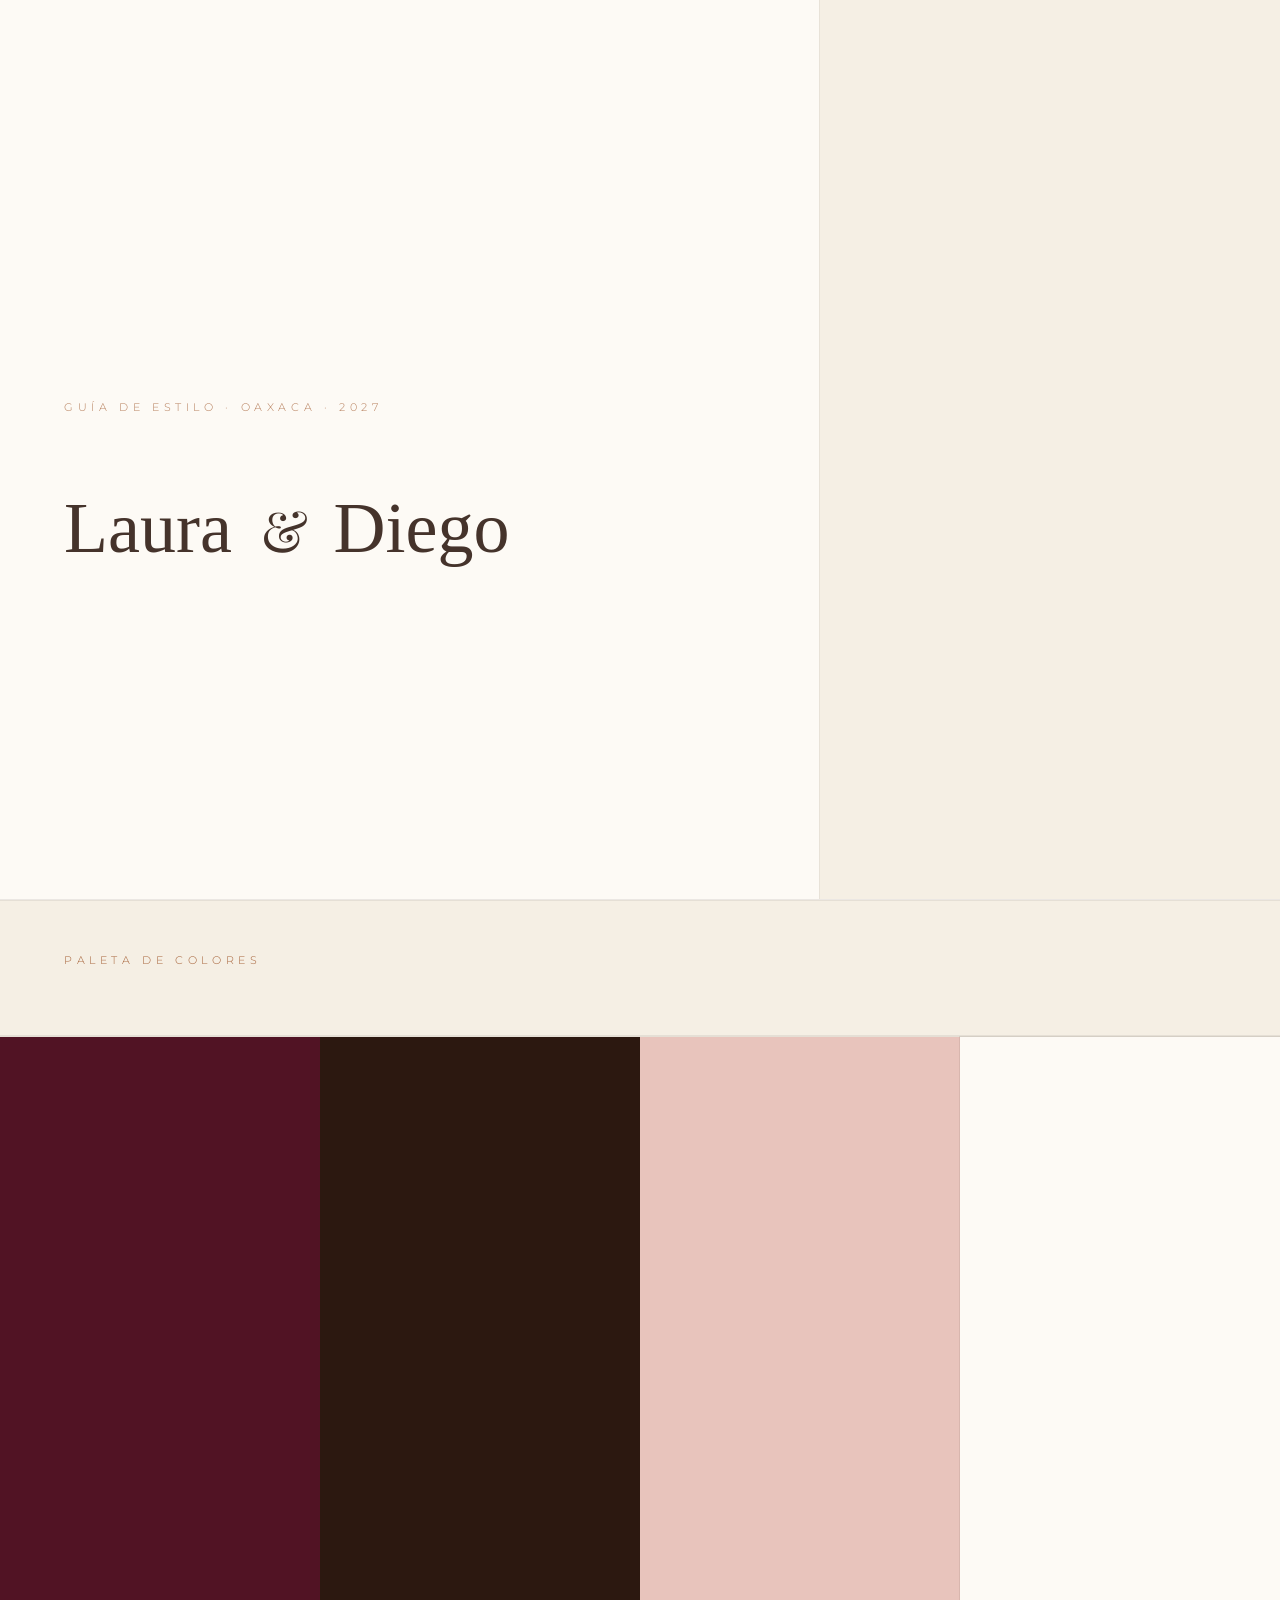
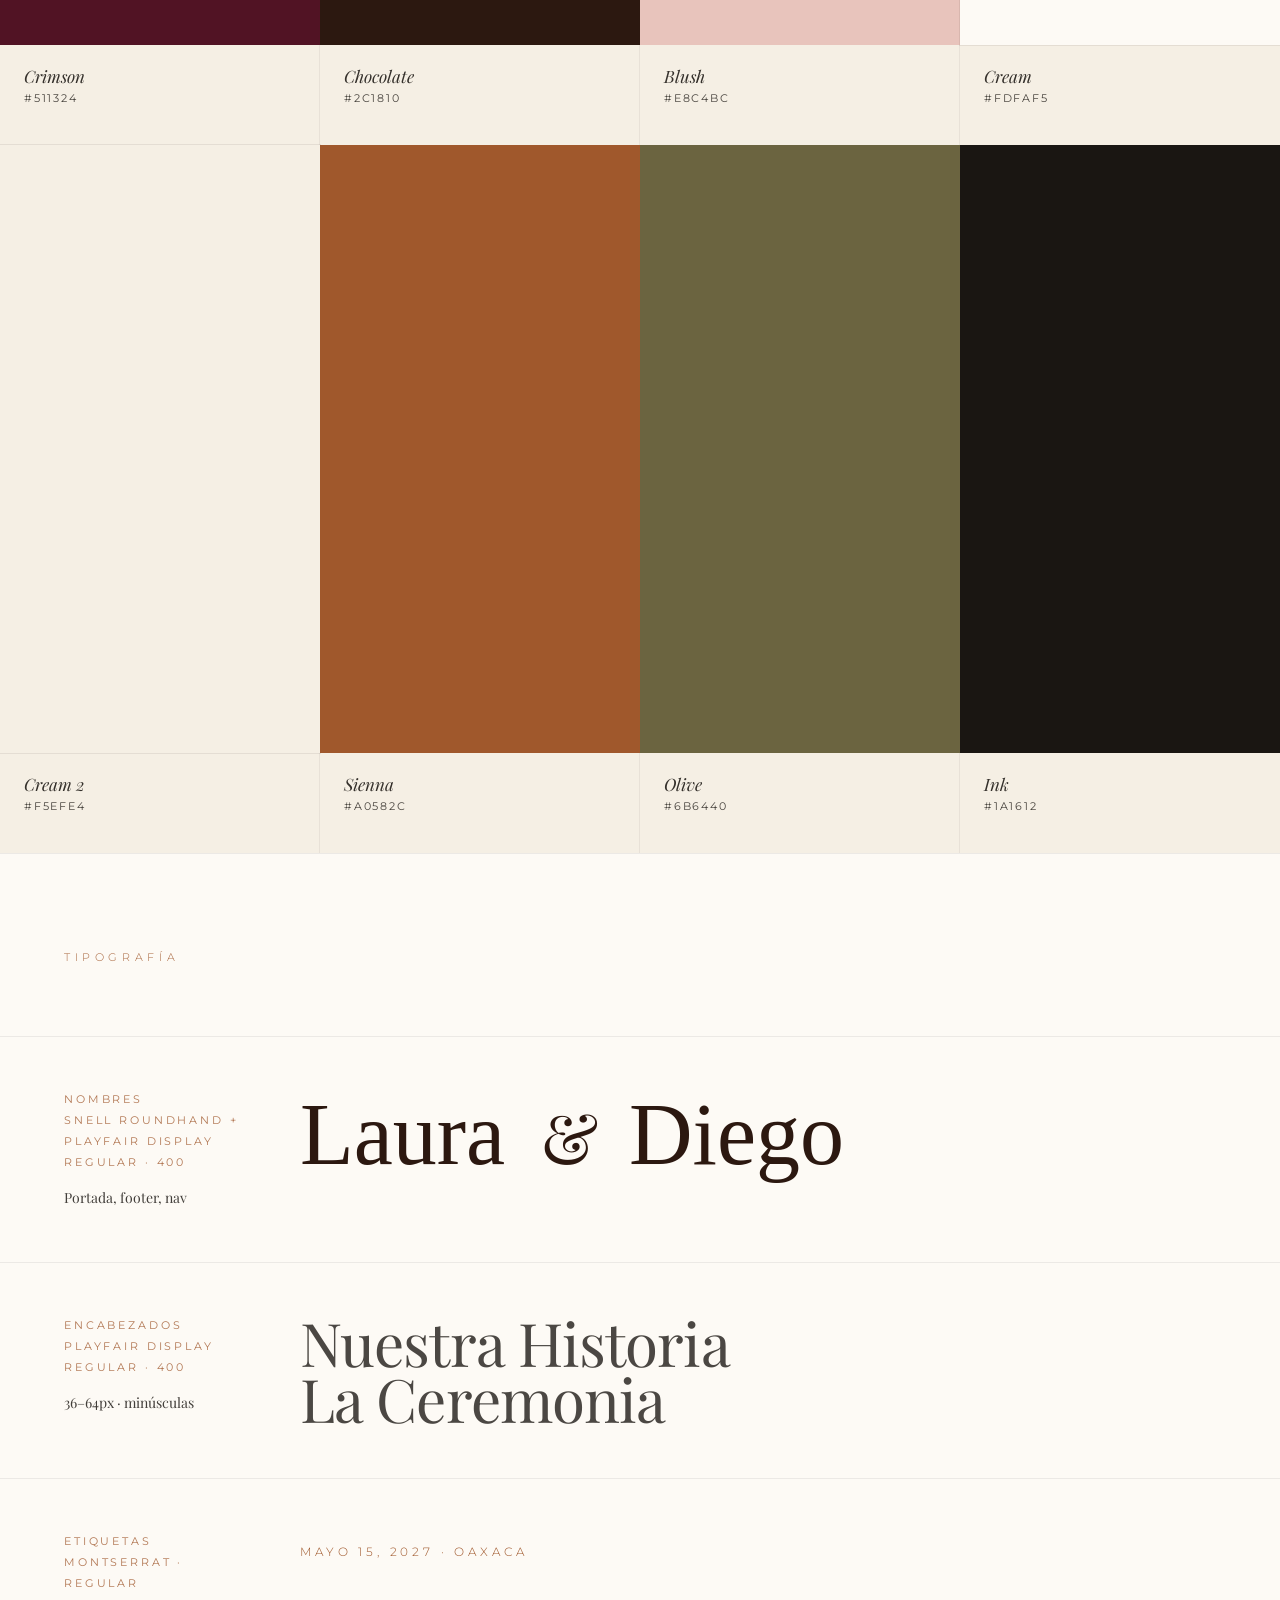
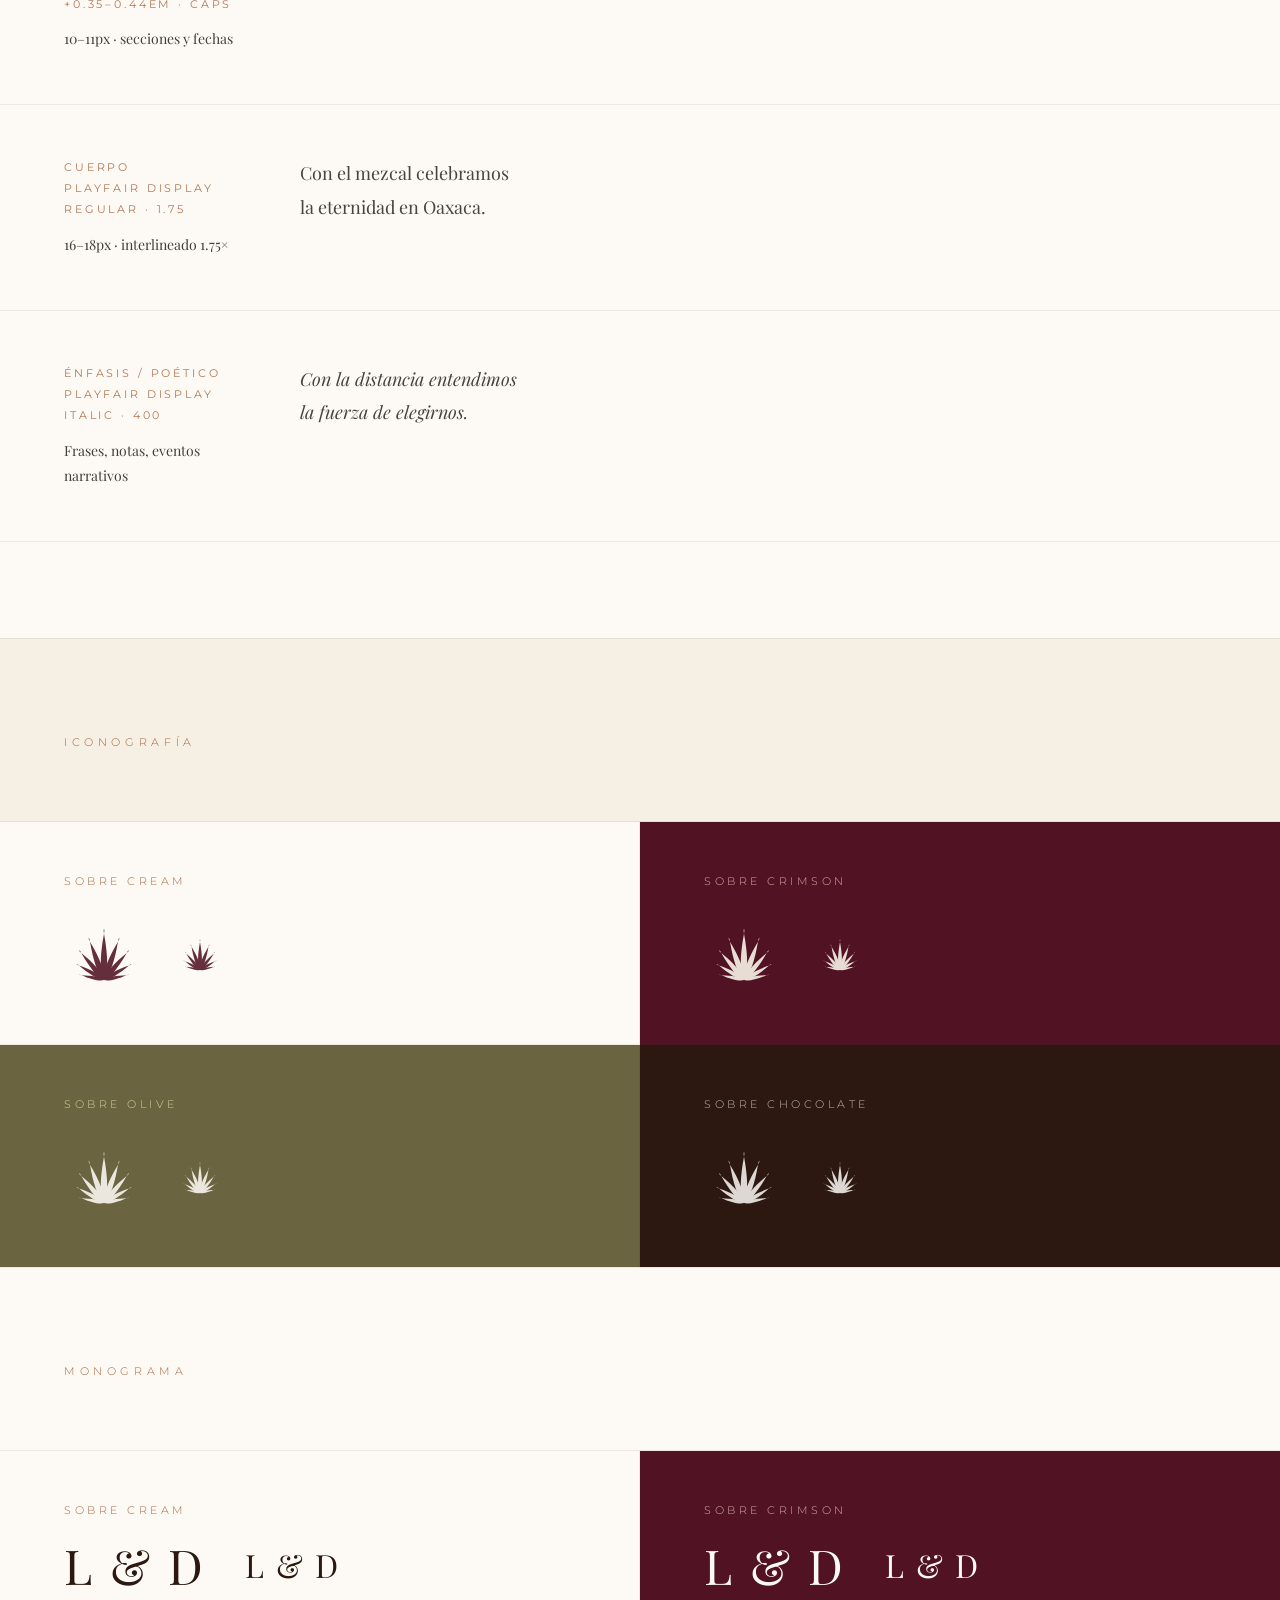
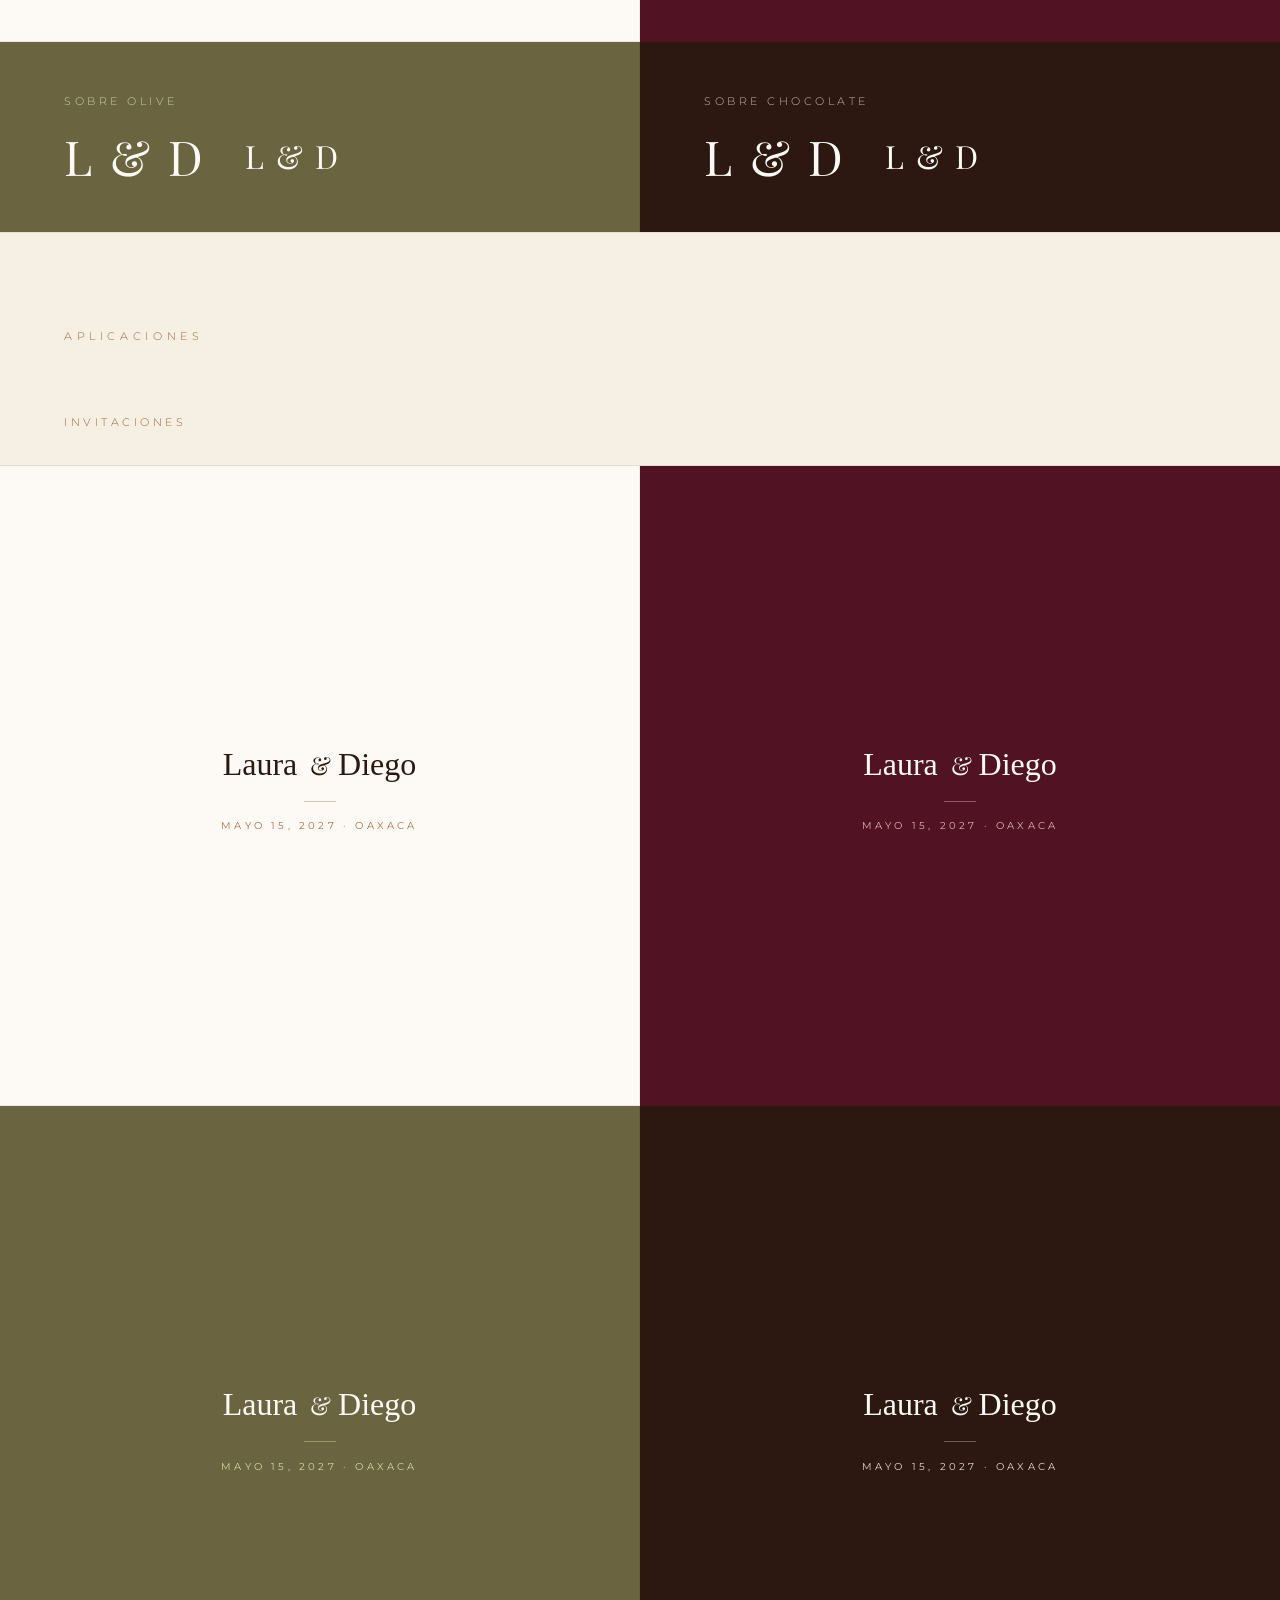
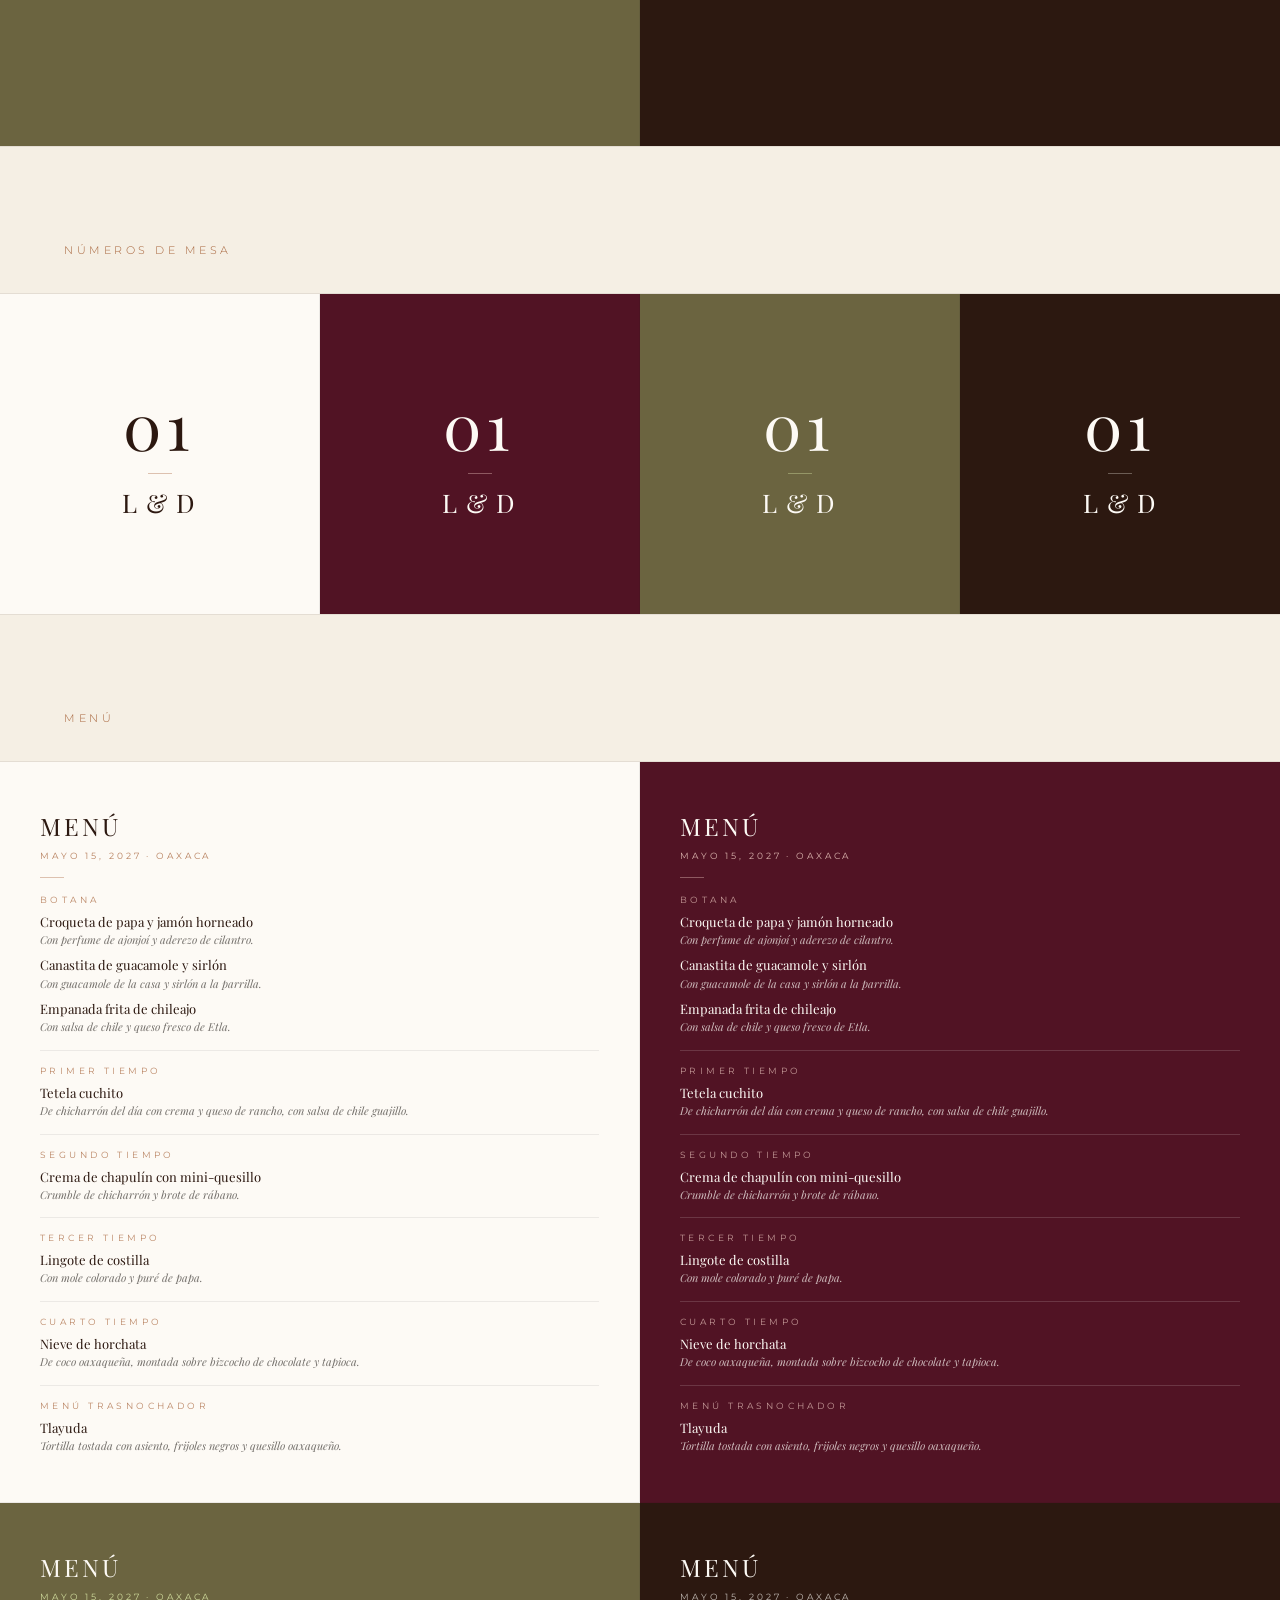
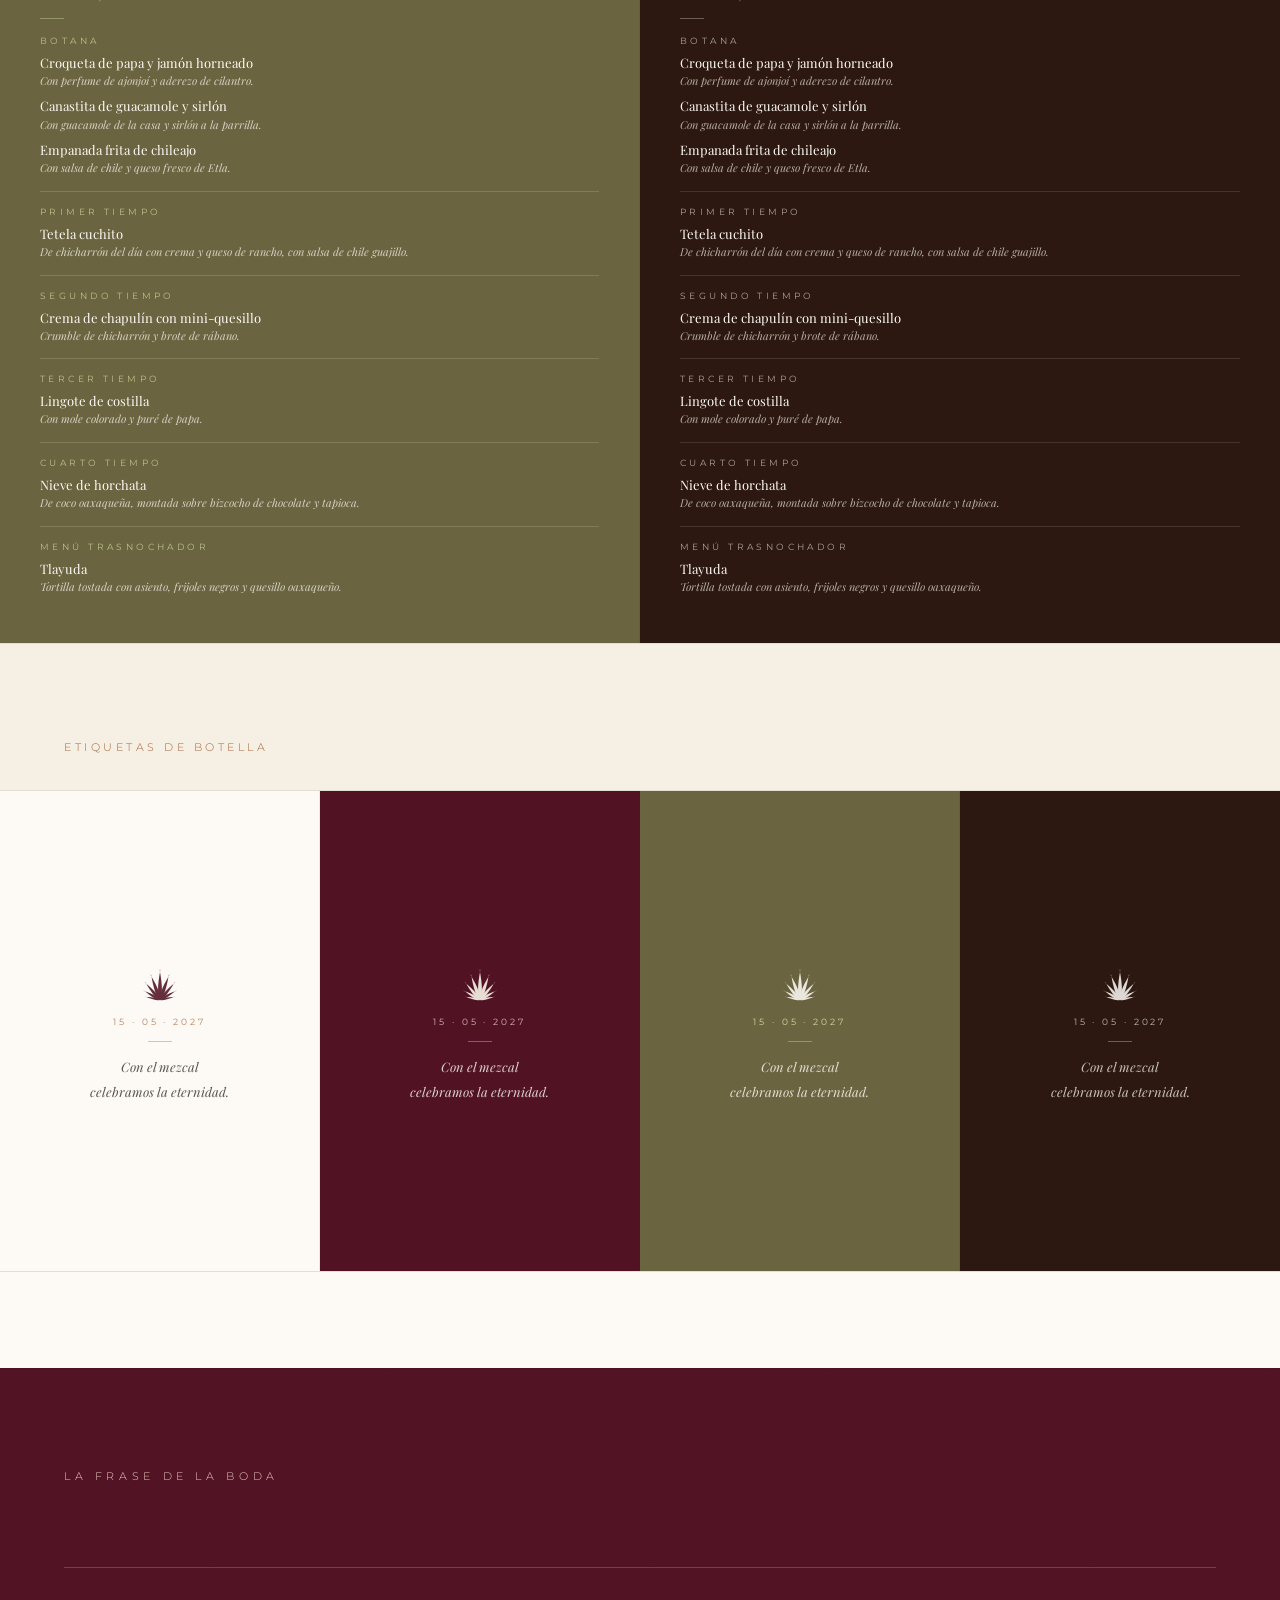
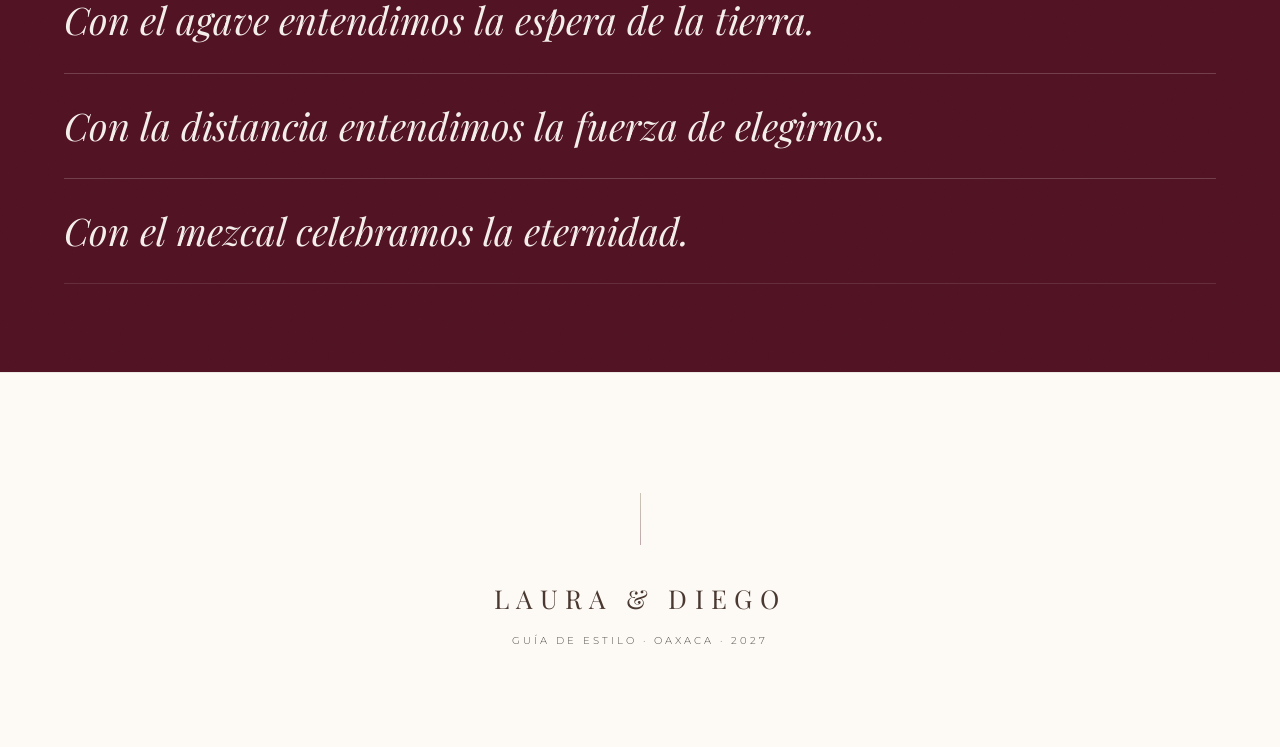
==== commit 31a8b9df: "Update form" ====
--- a/style_guide.html
+++ b/style_guide.html
@@ -14,7 +14,7 @@
   <div class="cover-accent"></div>
   <div class="cover-top">
     <div class="sec-label cover-label">Guía de Estilo · OAXACA · 2027</div>
-    <div class="cover-names">Laura <em>&</em> Diego</div>
+    <div class="cover-names"><span class="names-lockup"><span class="names-script">Laura</span><span class="names-ampersand">&</span><span class="names-script">Diego</span></span></div>
   </div>
 </div>
 
@@ -25,7 +25,7 @@
   </div>
   <div style="border-top:0.5px solid rgba(26,22,18,0.07);">
     <div class="swatches">
-      <div class="swatch"><div class="swatch-fill" style="background:#5C1A22;"></div><div class="swatch-info"><span class="swatch-name">Crimson</span><span class="swatch-hex">#5C1A22</span></div></div>
+      <div class="swatch"><div class="swatch-fill" style="background:#511324;"></div><div class="swatch-info"><span class="swatch-name">Crimson</span><span class="swatch-hex">#511324</span></div></div>
       <div class="swatch"><div class="swatch-fill" style="background:#2C1810;"></div><div class="swatch-info"><span class="swatch-name">Chocolate</span><span class="swatch-hex">#2C1810</span></div></div>
       <div class="swatch"><div class="swatch-fill" style="background:#E8C4BC;"></div><div class="swatch-info"><span class="swatch-name">Blush</span><span class="swatch-hex">#E8C4BC</span></div></div>
       <div class="swatch"><div class="swatch-fill" style="background:#FDFAF5; outline:0.5px solid rgba(26,22,18,0.08);"></div><div class="swatch-info"><span class="swatch-name">Cream</span><span class="swatch-hex">#FDFAF5</span></div></div>
@@ -41,7 +41,7 @@
 <div class="type-section">
   <div class="type-inner">
     <span class="type-label">Tipografía</span>
-    <div class="type-row"><div><span class="type-row-role">Nombres<br>Playfair Display<br>Regular · 400 · Caps</span><div class="type-row-note">Portada, footer, nav</div></div><div class="spec-names">Laura <em>&amp;</em> Diego</div></div>
+    <div class="type-row"><div><span class="type-row-role">Nombres<br>Snell Roundhand + Playfair Display<br>Regular · 400</span><div class="type-row-note">Portada, footer, nav</div></div><div class="spec-names"><span class="names-lockup"><span class="names-script">Laura</span><span class="names-ampersand">&amp;</span><span class="names-script">Diego</span></span></div></div>
     <div class="type-row"><div><span class="type-row-role">Encabezados<br>Playfair Display<br>Regular · 400</span><div class="type-row-note">36–64px · minúsculas</div></div><div class="spec-heading">Nuestra Historia<br>La Ceremonia</div></div>
     <div class="type-row"><div><span class="type-row-role">Etiquetas<br>Montserrat · Regular<br>+0.35–0.44em · Caps</span><div class="type-row-note">10–11px · secciones y fechas</div></div><div class="spec-label">MAYO 15, 2027 · OAXACA</div></div>
     <div class="type-row"><div><span class="type-row-role">Cuerpo<br>Playfair Display<br>Regular · 1.75</span><div class="type-row-note">16–18px · interlineado 1.75×</div></div><div class="spec-body">Con el mezcal celebramos<br>la eternidad en Oaxaca.</div></div>
@@ -60,7 +60,7 @@
       <div class="icon-specimen">
         <div class="icon-box">
           <svg xmlns="http://www.w3.org/2000/svg" viewBox="0 0 80 80" width="80" height="80" aria-label="Agave icon on cream">
-            <g transform="translate(40,68) scale(0.265)" fill="#5C1A22" opacity="0.88">
+            <g transform="translate(40,68) scale(0.265)" fill="#511324" opacity="0.88">
               <path d="M0,0 C-18,-30,-14,-100,0,-175 C14,-100,18,-30,0,0Z M0,-175 L-1.5,-186 L0,-194 L1.5,-186Z"/>
               <g transform="rotate(20) scale(.88)"><path d="M0,0 C-18,-30,-14,-100,0,-175 C14,-100,18,-30,0,0Z M0,-175 L-1.5,-186 L0,-194 L1.5,-186Z"/></g>
               <g transform="rotate(-20) scale(.88)"><path d="M0,0 C-18,-30,-14,-100,0,-175 C14,-100,18,-30,0,0Z M0,-175 L-1.5,-186 L0,-194 L1.5,-186Z"/></g>
@@ -75,7 +75,7 @@
         </div>
         <div class="icon-box">
           <svg xmlns="http://www.w3.org/2000/svg" viewBox="0 0 48 48" width="48" height="48" aria-label="Agave icon on cream medium">
-            <g transform="translate(24,42) scale(0.16)" fill="#5C1A22" opacity="0.88">
+            <g transform="translate(24,42) scale(0.16)" fill="#511324" opacity="0.88">
               <path d="M0,0 C-18,-30,-14,-100,0,-175 C14,-100,18,-30,0,0Z M0,-175 L-1.5,-186 L0,-194 L1.5,-186Z"/>
               <g transform="rotate(20) scale(.88)"><path d="M0,0 C-18,-30,-14,-100,0,-175 C14,-100,18,-30,0,0Z M0,-175 L-1.5,-186 L0,-194 L1.5,-186Z"/></g>
               <g transform="rotate(-20) scale(.88)"><path d="M0,0 C-18,-30,-14,-100,0,-175 C14,-100,18,-30,0,0Z M0,-175 L-1.5,-186 L0,-194 L1.5,-186Z"/></g>
@@ -260,28 +260,28 @@
   <div class="inv-grid">
     <div class="inv-cell">
       <div class="inv-content">
-        <span class="inv-names">LAURA &amp; DIEGO</span>
+        <span class="inv-names"><span class="names-lockup"><span class="names-script">Laura</span><span class="names-ampersand">&amp;</span><span class="names-script">Diego</span></span></span>
         <div class="inv-divider"></div>
         <span class="inv-date">MAYO 15, 2027 &middot; OAXACA</span>
       </div>
     </div>
     <div class="inv-cell on-crimson">
       <div class="inv-content">
-        <span class="inv-names">LAURA &amp; DIEGO</span>
+        <span class="inv-names"><span class="names-lockup"><span class="names-script">Laura</span><span class="names-ampersand">&amp;</span><span class="names-script">Diego</span></span></span>
         <div class="inv-divider"></div>
         <span class="inv-date">MAYO 15, 2027 &middot; OAXACA</span>
       </div>
     </div>
     <div class="inv-cell on-olive">
       <div class="inv-content">
-        <span class="inv-names">LAURA &amp; DIEGO</span>
+        <span class="inv-names"><span class="names-lockup"><span class="names-script">Laura</span><span class="names-ampersand">&amp;</span><span class="names-script">Diego</span></span></span>
         <div class="inv-divider"></div>
         <span class="inv-date">MAYO 15, 2027 &middot; OAXACA</span>
       </div>
     </div>
     <div class="inv-cell on-chocolate">
       <div class="inv-content">
-        <span class="inv-names">LAURA &amp; DIEGO</span>
+        <span class="inv-names"><span class="names-lockup"><span class="names-script">Laura</span><span class="names-ampersand">&amp;</span><span class="names-script">Diego</span></span></span>
         <div class="inv-divider"></div>
         <span class="inv-date">MAYO 15, 2027 &middot; OAXACA</span>
       </div>
@@ -516,7 +516,7 @@
   <div class="botella-grid">
     <div class="botella-cell">
       <svg xmlns="http://www.w3.org/2000/svg" viewBox="0 0 48 48" width="48" height="48" aria-hidden="true">
-        <g transform="translate(24,42) scale(0.16)" fill="#5C1A22" opacity="0.88">
+        <g transform="translate(24,42) scale(0.16)" fill="#511324" opacity="0.88">
           <path d="M0,0 C-18,-30,-14,-100,0,-175 C14,-100,18,-30,0,0Z M0,-175 L-1.5,-186 L0,-194 L1.5,-186Z"/>
           <g transform="rotate(20) scale(.88)"><path d="M0,0 C-18,-30,-14,-100,0,-175 C14,-100,18,-30,0,0Z M0,-175 L-1.5,-186 L0,-194 L1.5,-186Z"/></g>
           <g transform="rotate(-20) scale(.88)"><path d="M0,0 C-18,-30,-14,-100,0,-175 C14,-100,18,-30,0,0Z M0,-175 L-1.5,-186 L0,-194 L1.5,-186Z"/></g>
--- a/css/style_guide.css
+++ b/css/style_guide.css
@@ -1,7 +1,7 @@
 *, *::before, *::after { box-sizing: border-box; margin: 0; padding: 0; }
 
 :root {
-  --crimson: #5C1A22;
+  --crimson: #511324;
   --chocolate: #2C1810;
   --blush: #E8C4BC;
   --cream: #FDFAF5;
@@ -22,7 +22,7 @@
 :root.olive-mode .logo-grid,
 :root.olive-mode .labels,
 :root.olive-mode .apps {
-  --crimson: #5C1A22;
+  --crimson: #511324;
   --blush: #E8C4BC;
 }
 
@@ -102,6 +102,22 @@
 .cover-names em {
   color: var(--chocolate);
   font-style: normal;
+}
+.names-script {
+  font-family: 'Snell Roundhand', 'Snell Roundhand Script', cursive;
+  font-weight: 400;
+  letter-spacing: 0;
+  text-transform: none;
+}
+.names-lockup {
+  display: inline-flex;
+  align-items: baseline;
+  gap: 0.24em;
+}
+.names-ampersand {
+  font-family: inherit;
+  font-size: 0.78em;
+  transform: translateX(0.22em);
 }
 .cover-foot {
   position: relative; z-index: 2;
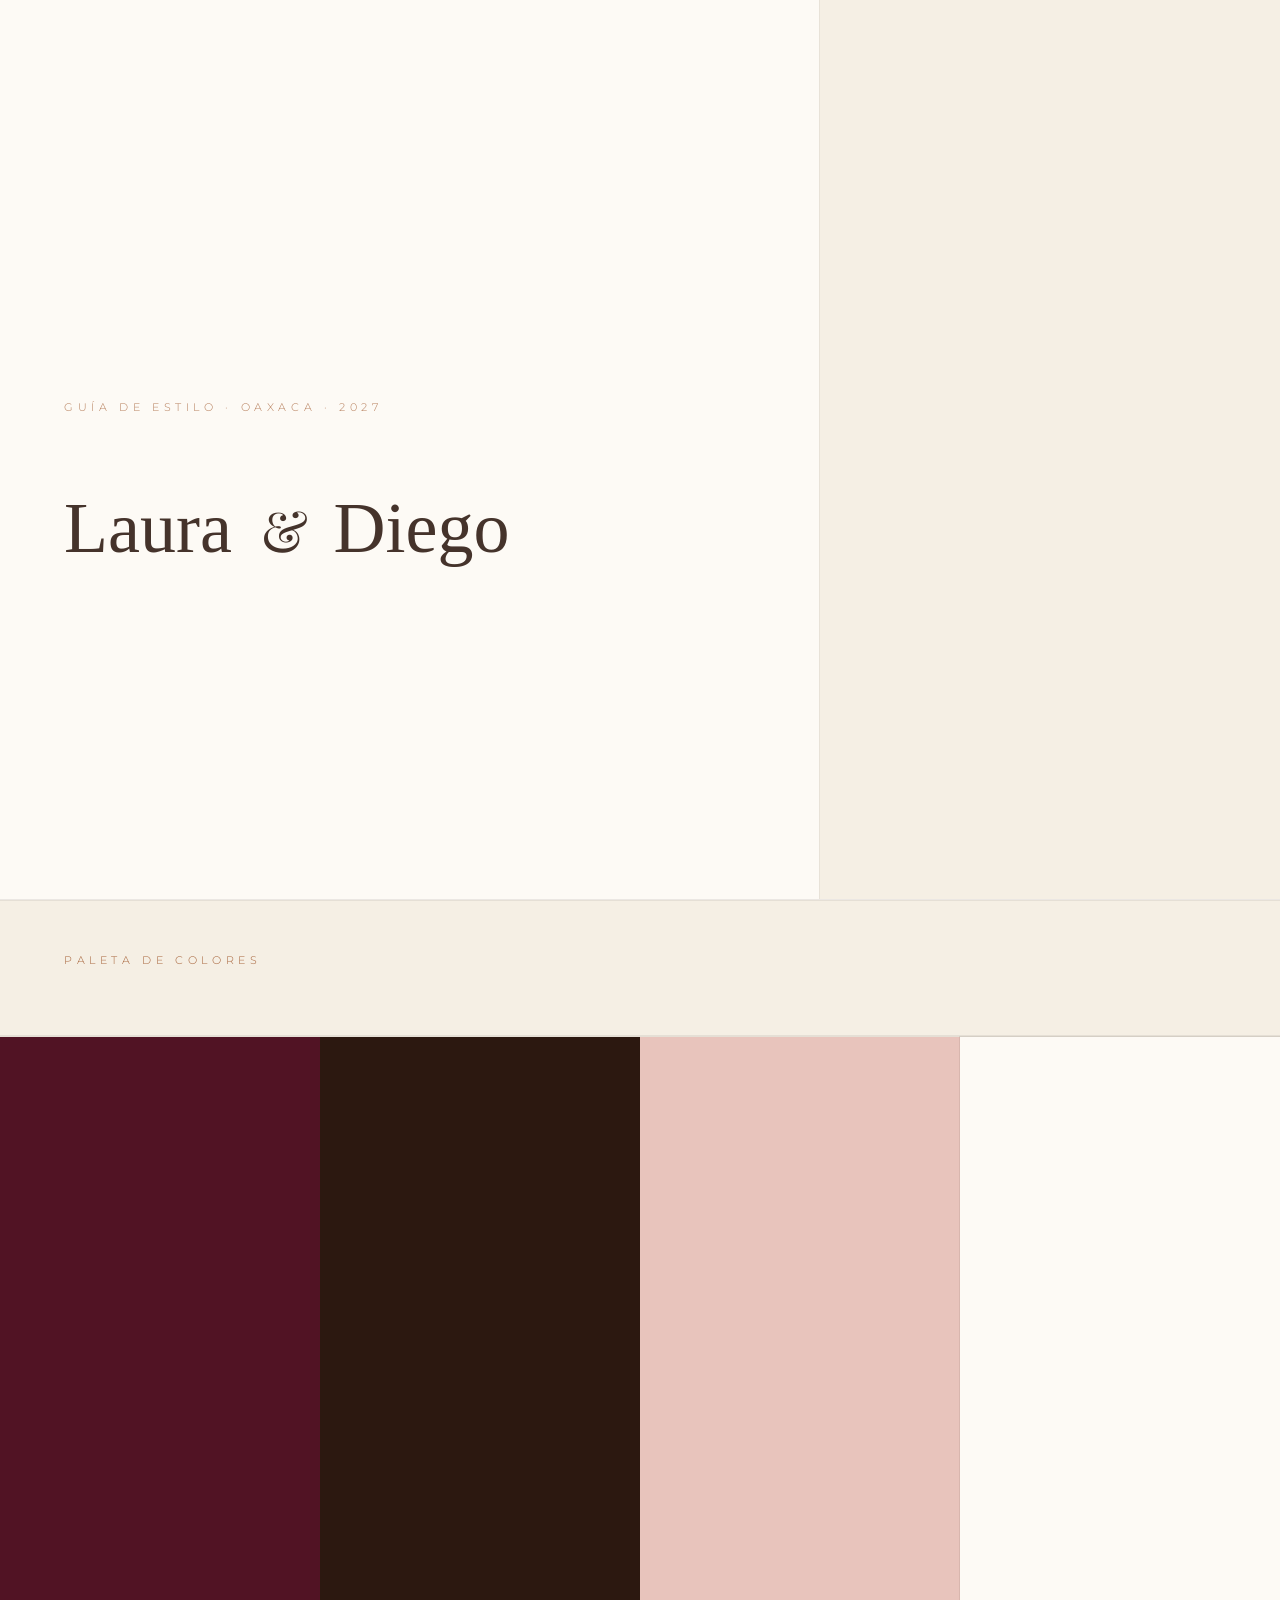
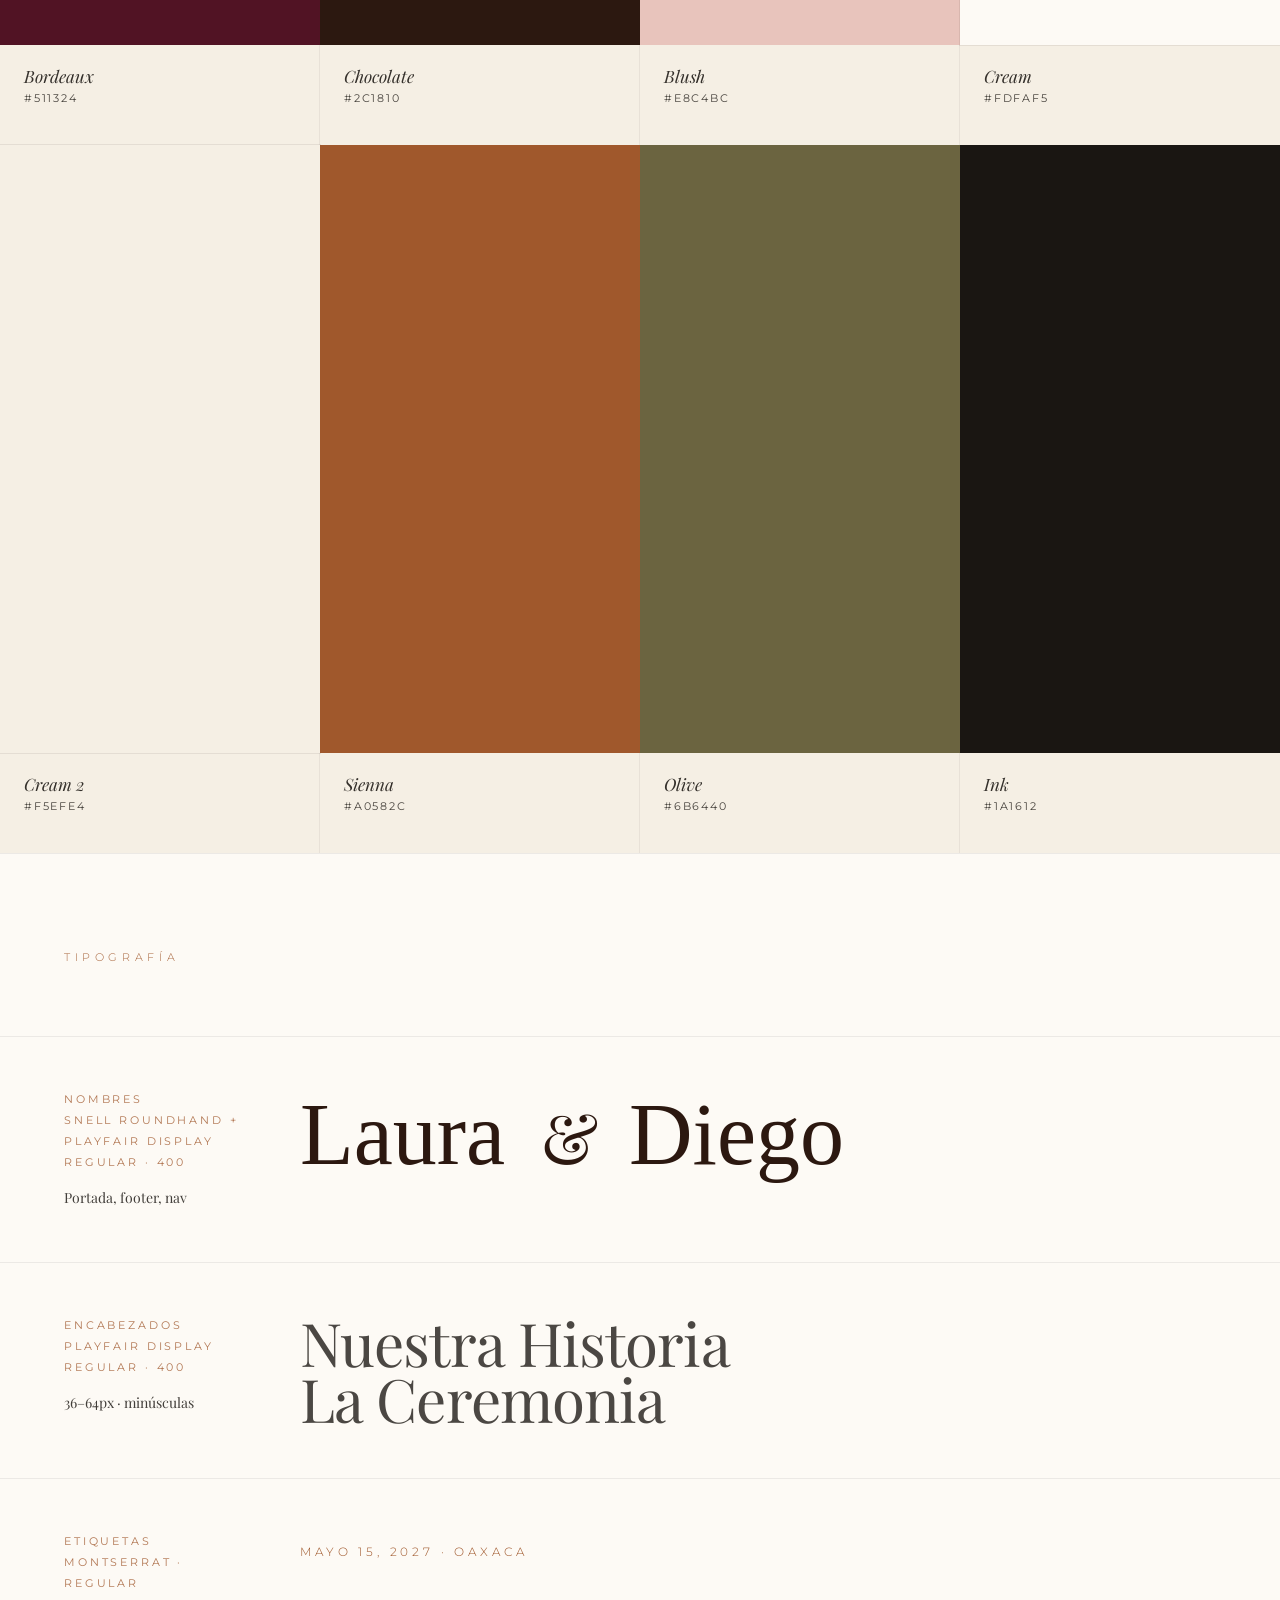
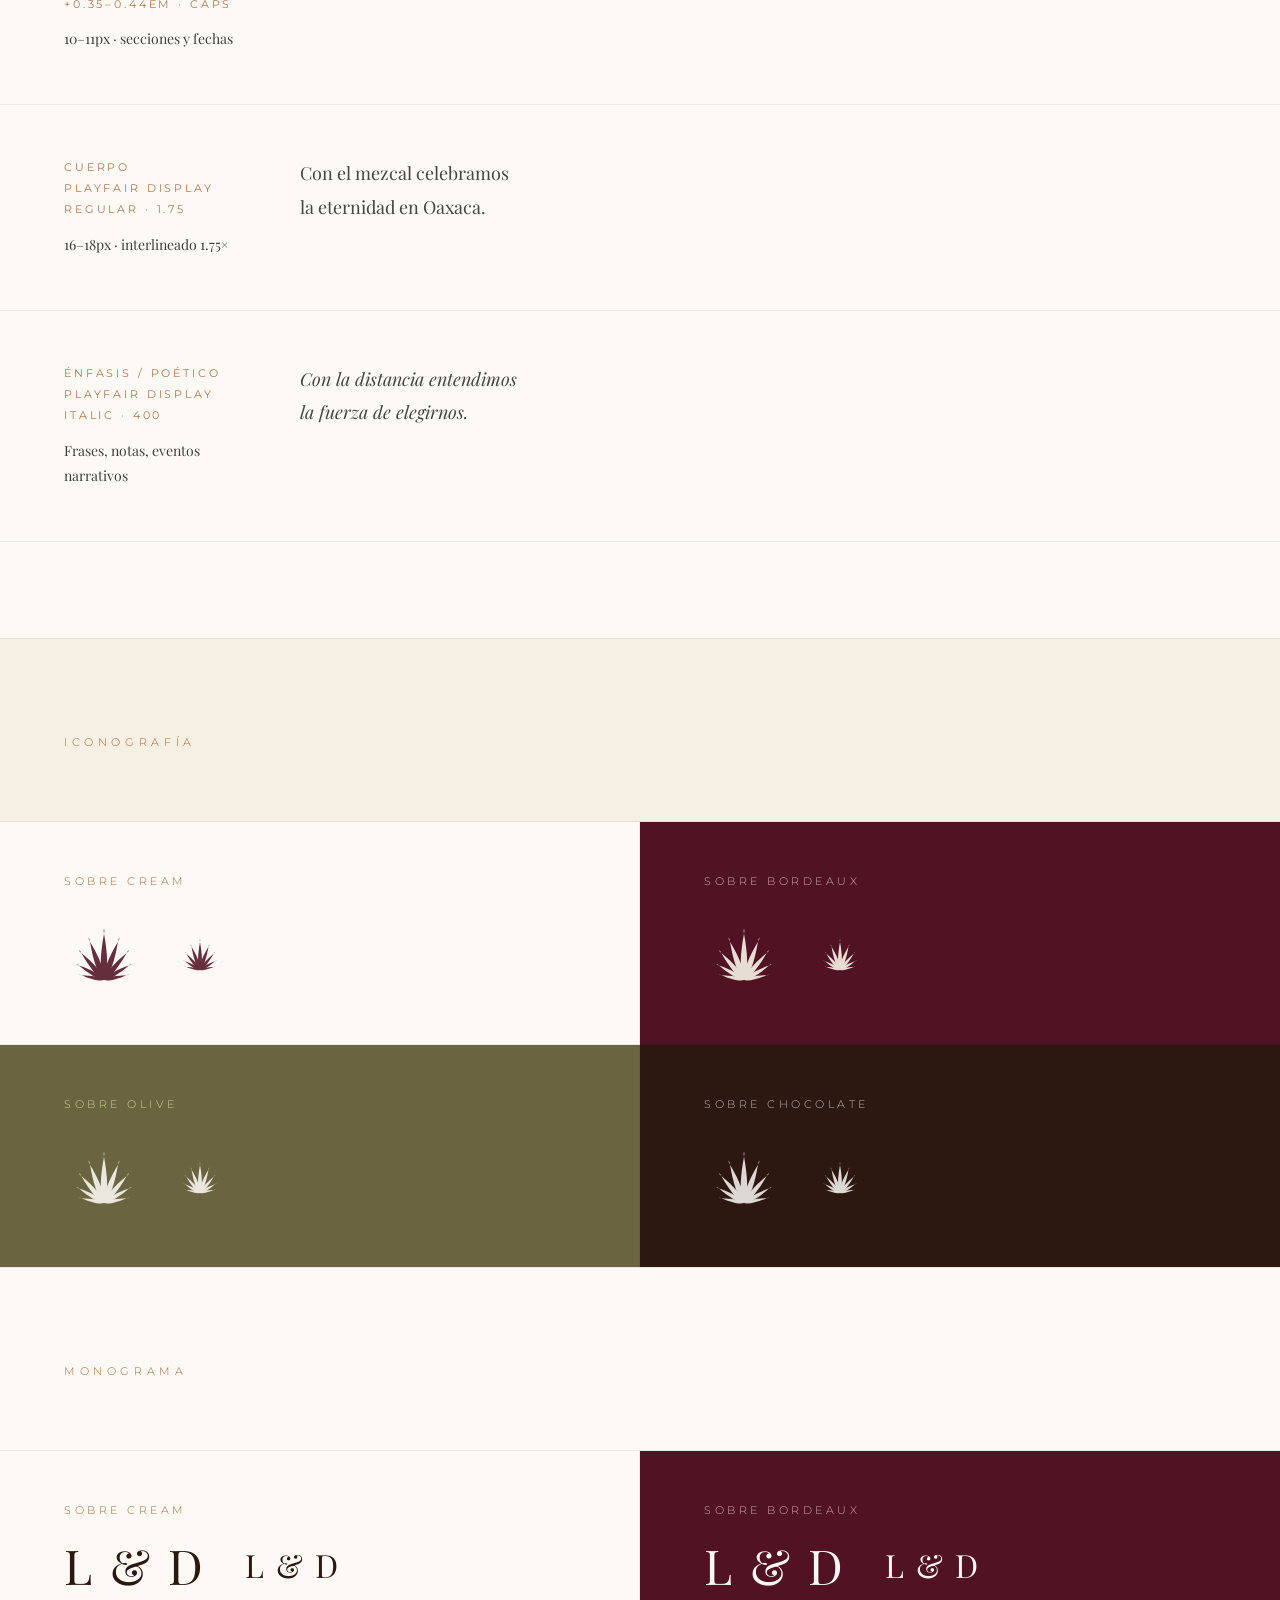
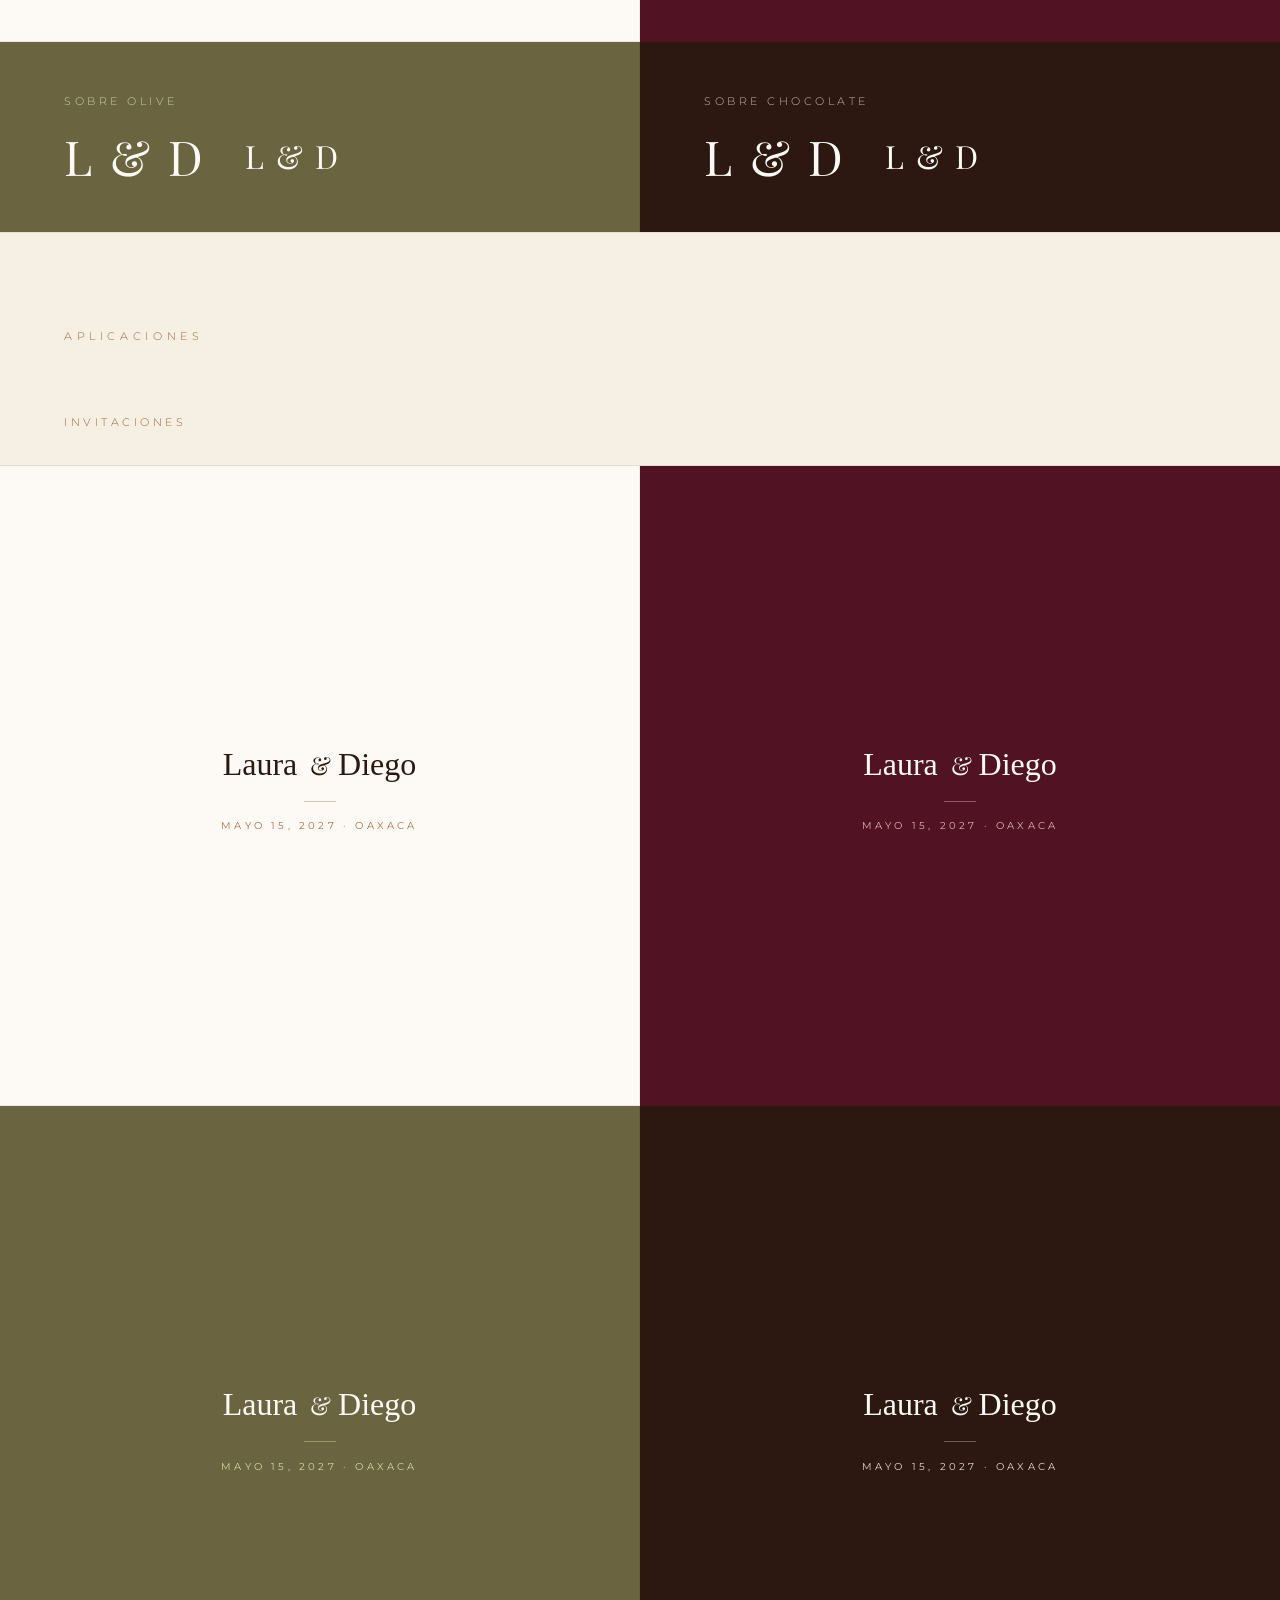
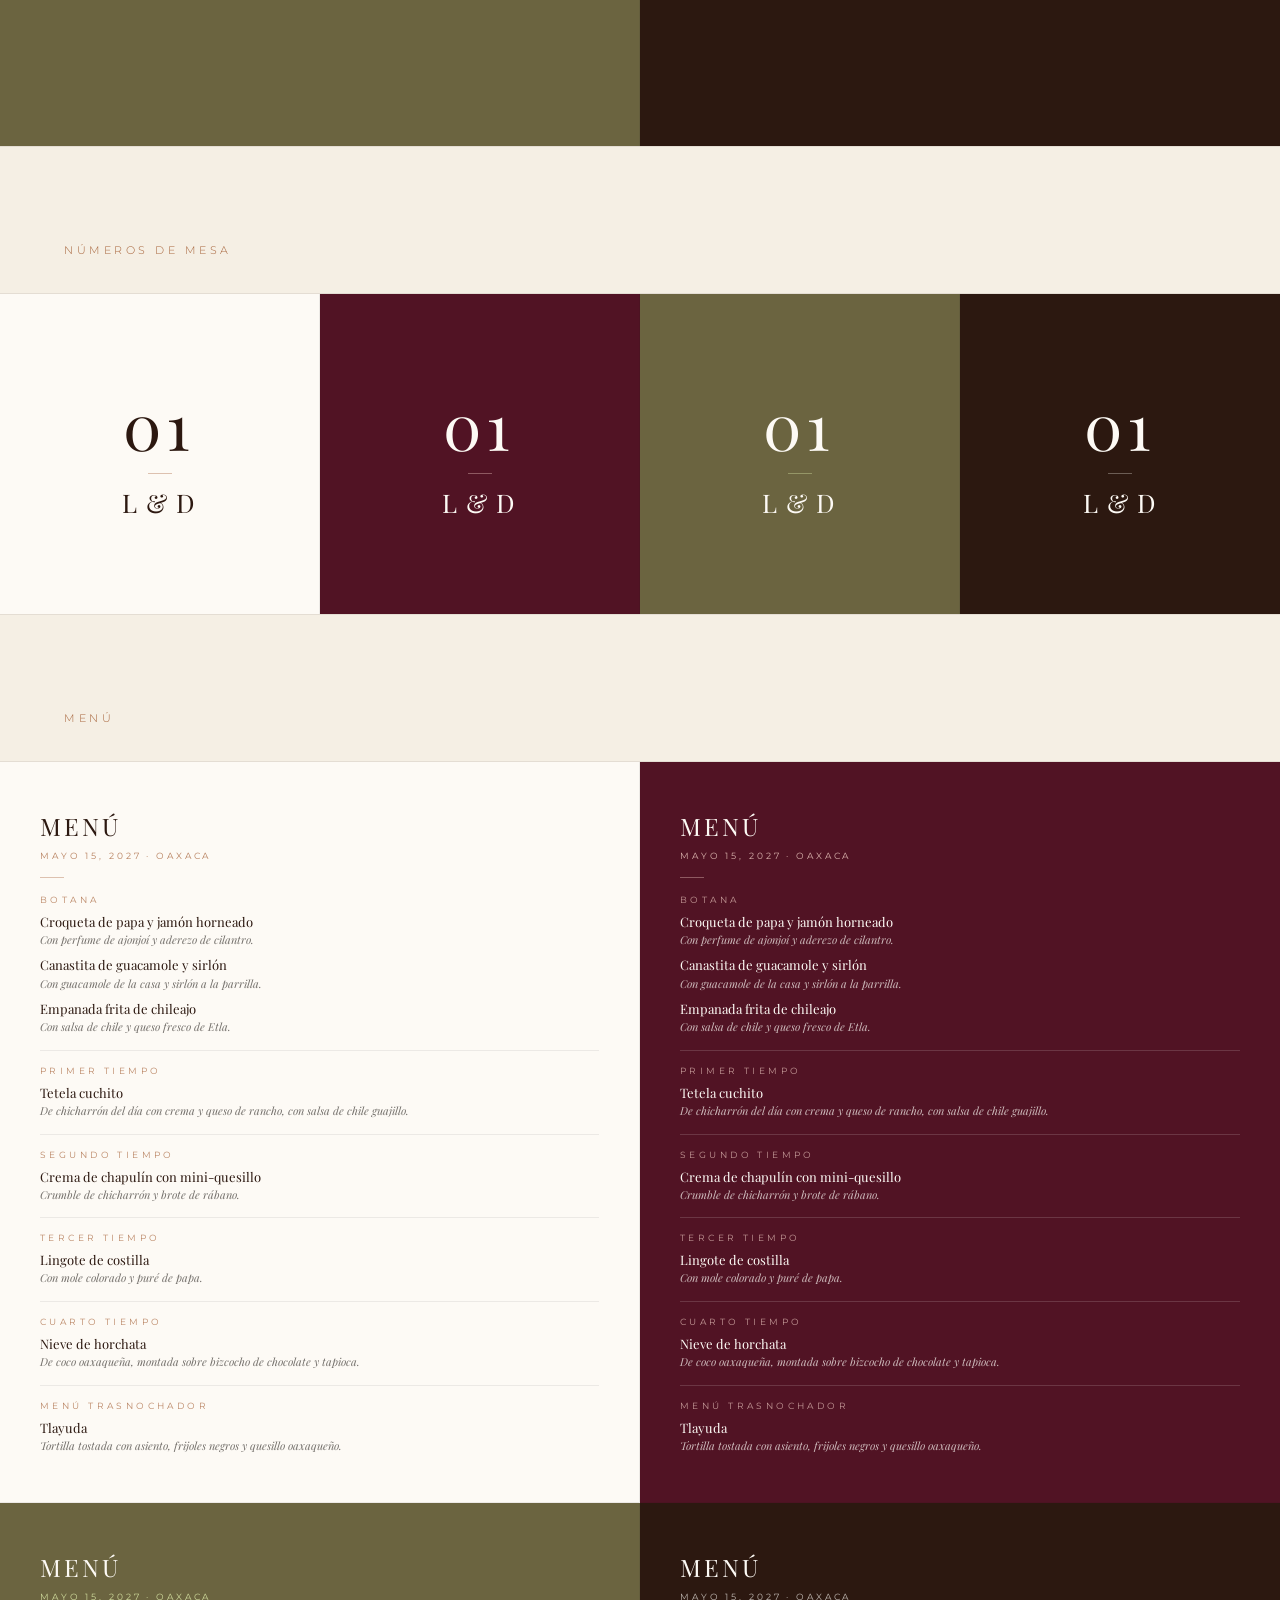
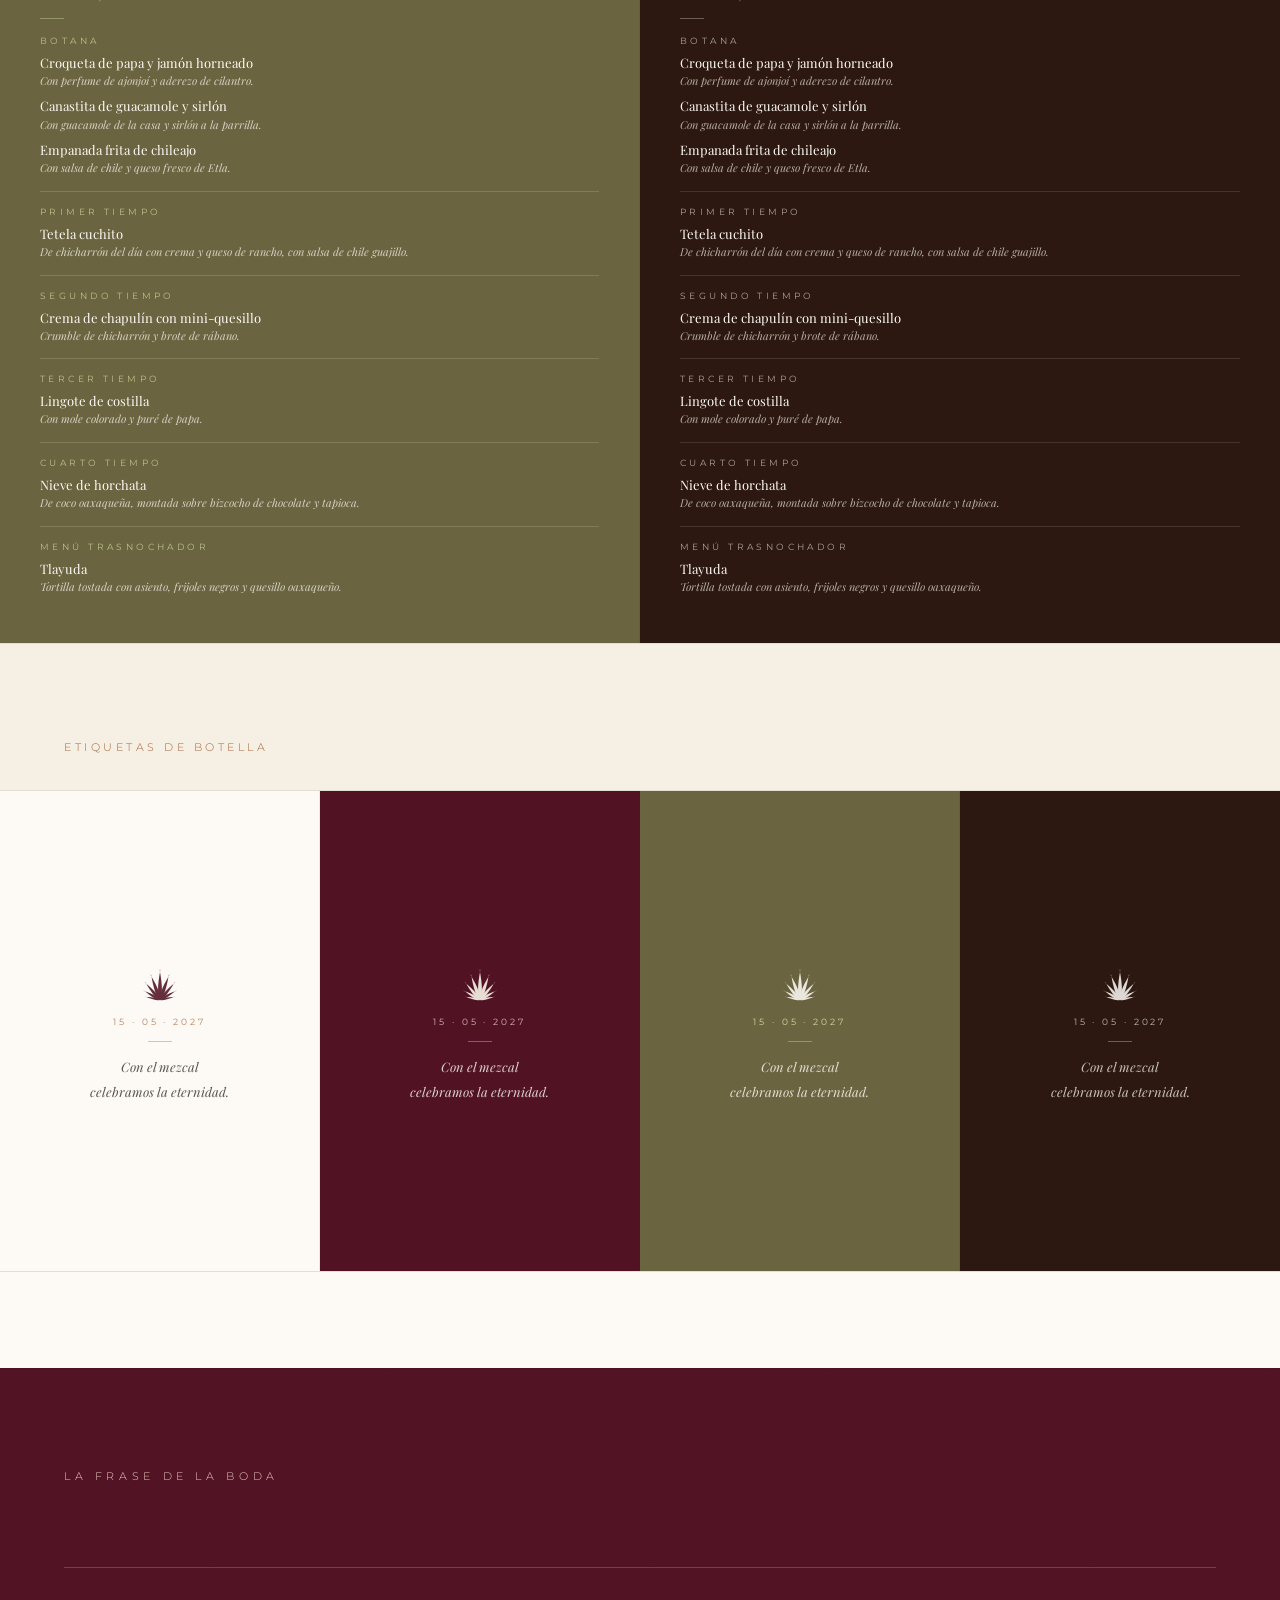
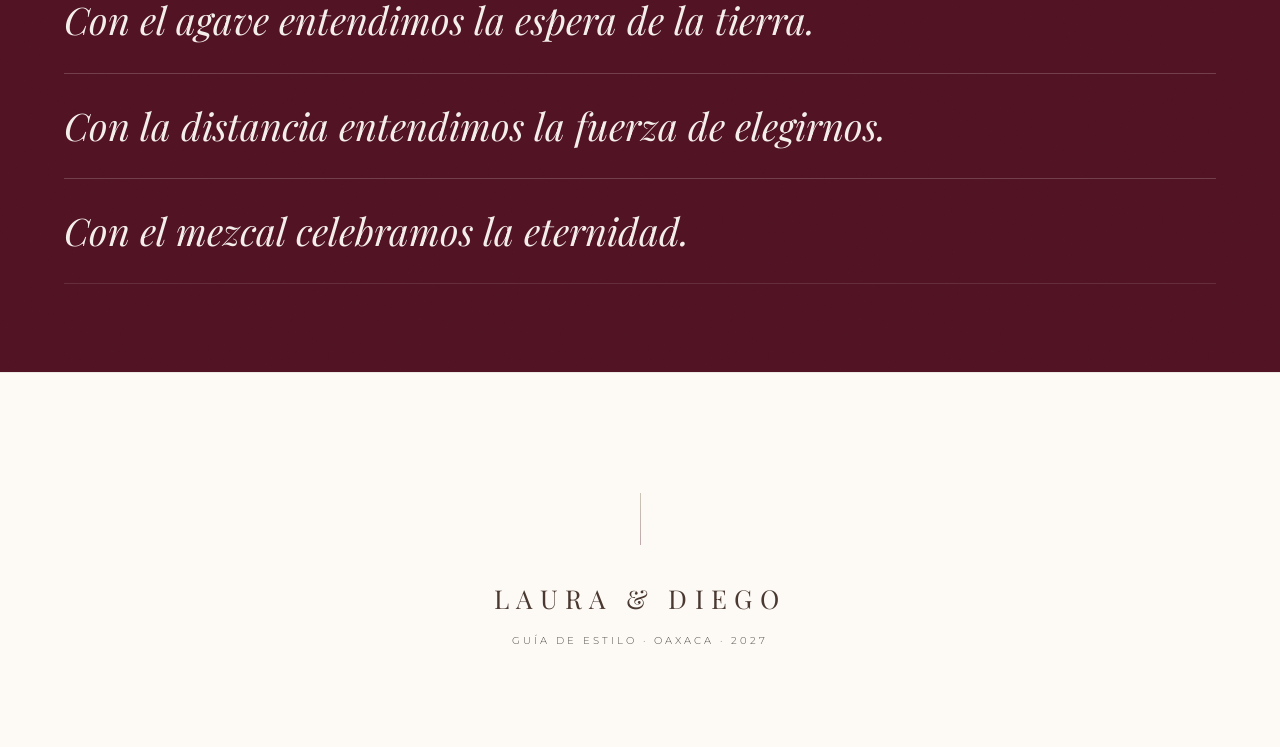
==== commit 39c397fe: "fixes" ====
--- a/style_guide.html
+++ b/style_guide.html
@@ -25,7 +25,7 @@
   </div>
   <div style="border-top:0.5px solid rgba(26,22,18,0.07);">
     <div class="swatches">
-      <div class="swatch"><div class="swatch-fill" style="background:#511324;"></div><div class="swatch-info"><span class="swatch-name">Crimson</span><span class="swatch-hex">#511324</span></div></div>
+      <div class="swatch"><div class="swatch-fill" style="background:#511324;"></div><div class="swatch-info"><span class="swatch-name">Bordeaux</span><span class="swatch-hex">#511324</span></div></div>
       <div class="swatch"><div class="swatch-fill" style="background:#2C1810;"></div><div class="swatch-info"><span class="swatch-name">Chocolate</span><span class="swatch-hex">#2C1810</span></div></div>
       <div class="swatch"><div class="swatch-fill" style="background:#E8C4BC;"></div><div class="swatch-info"><span class="swatch-name">Blush</span><span class="swatch-hex">#E8C4BC</span></div></div>
       <div class="swatch"><div class="swatch-fill" style="background:#FDFAF5; outline:0.5px solid rgba(26,22,18,0.08);"></div><div class="swatch-info"><span class="swatch-name">Cream</span><span class="swatch-hex">#FDFAF5</span></div></div>
@@ -91,12 +91,12 @@
       </div>
     </div>
 
-    <!-- On crimson -->
-    <div class="icon-cell" style="background:var(--crimson);">
-      <span class="icon-cell-label" style="color:var(--blush); opacity:0.85;">Sobre Crimson</span>
+    <!-- On Bordeaux -->
+    <div class="icon-cell" style="background:var(--bordeaux);">
+      <span class="icon-cell-label" style="color:var(--blush); opacity:0.85;">Sobre Bordeaux</span>
       <div class="icon-specimen">
         <div class="icon-box">
-          <svg xmlns="http://www.w3.org/2000/svg" viewBox="0 0 80 80" width="80" height="80" aria-label="Agave icon on crimson">
+          <svg xmlns="http://www.w3.org/2000/svg" viewBox="0 0 80 80" width="80" height="80" aria-label="Agave icon on Bordeaux">
             <g transform="translate(40,68) scale(0.265)" fill="#F5EFE4" opacity="0.92">
               <path d="M0,0 C-18,-30,-14,-100,0,-175 C14,-100,18,-30,0,0Z M0,-175 L-1.5,-186 L0,-194 L1.5,-186Z"/>
               <g transform="rotate(20) scale(.88)"><path d="M0,0 C-18,-30,-14,-100,0,-175 C14,-100,18,-30,0,0Z M0,-175 L-1.5,-186 L0,-194 L1.5,-186Z"/></g>
@@ -111,7 +111,7 @@
           </svg>
         </div>
         <div class="icon-box">
-          <svg xmlns="http://www.w3.org/2000/svg" viewBox="0 0 48 48" width="48" height="48" aria-label="Agave icon on crimson medium">
+          <svg xmlns="http://www.w3.org/2000/svg" viewBox="0 0 48 48" width="48" height="48" aria-label="Agave icon on Bordeaux medium">
             <g transform="translate(24,42) scale(0.16)" fill="#F5EFE4" opacity="0.92">
               <path d="M0,0 C-18,-30,-14,-100,0,-175 C14,-100,18,-30,0,0Z M0,-175 L-1.5,-186 L0,-194 L1.5,-186Z"/>
               <g transform="rotate(20) scale(.88)"><path d="M0,0 C-18,-30,-14,-100,0,-175 C14,-100,18,-30,0,0Z M0,-175 L-1.5,-186 L0,-194 L1.5,-186Z"/></g>
@@ -223,9 +223,9 @@
       </div>
     </div>
 
-    <!-- On crimson -->
-    <div class="logo-cell" style="background:var(--crimson);">
-      <span class="logo-cell-label" style="color:var(--blush); opacity:0.85;">Sobre Crimson</span>
+    <!-- On Bordeaux -->
+    <div class="logo-cell" style="background:var(--bordeaux);">
+      <span class="logo-cell-label" style="color:var(--blush); opacity:0.85;">Sobre Bordeaux</span>
       <div class="logo-specimen">
         <span class="logo-mark" style="font-size:3rem; color:var(--cream);">L &amp; D</span>
         <span class="logo-mark" style="font-size:2rem; color:var(--cream);">L &amp; D</span>
@@ -265,7 +265,7 @@
         <span class="inv-date">MAYO 15, 2027 &middot; OAXACA</span>
       </div>
     </div>
-    <div class="inv-cell on-crimson">
+    <div class="inv-cell on-bordeaux">
       <div class="inv-content">
         <span class="inv-names"><span class="names-lockup"><span class="names-script">Laura</span><span class="names-ampersand">&amp;</span><span class="names-script">Diego</span></span></span>
         <div class="inv-divider"></div>
@@ -295,7 +295,7 @@
       <div class="mesa-divider"></div>
       <span class="logo-mark mesa-name">L &amp; D</span>
     </div>
-    <div class="mesa-cell on-crimson">
+    <div class="mesa-cell on-bordeaux">
       <span class="mesa-number">01</span>
       <div class="mesa-divider"></div>
       <span class="logo-mark mesa-name">L &amp; D</span>
@@ -363,7 +363,7 @@
         </div>
       </div>
     </div>
-    <div class="menu-cell on-crimson">
+    <div class="menu-cell on-bordeaux">
       <span class="menu-heading">Menú</span>
       <span class="menu-date">MAYO 15, 2027 &middot; OAXACA</span>
       <div class="menu-divider"></div>
@@ -532,7 +532,7 @@
       <div class="botella-divider"></div>
       <span class="botella-phrase">Con el mezcal<br>celebramos la eternidad.</span>
     </div>
-    <div class="botella-cell on-crimson">
+    <div class="botella-cell on-bordeaux">
       <svg xmlns="http://www.w3.org/2000/svg" viewBox="0 0 48 48" width="48" height="48" aria-hidden="true">
         <g transform="translate(24,42) scale(0.16)" fill="#F5EFE4" opacity="0.92">
           <path d="M0,0 C-18,-30,-14,-100,0,-175 C14,-100,18,-30,0,0Z M0,-175 L-1.5,-186 L0,-194 L1.5,-186Z"/>
@@ -602,7 +602,7 @@
 <!-- CLOSING -->
 <div class="closing">
   <div class="closing-inner">
-    <div class="closing-vr" style="background:linear-gradient(to bottom, var(--olive), var(--crimson));"></div>
+    <div class="closing-vr" style="background:linear-gradient(to bottom, var(--olive), var(--bordeaux));"></div>
     <span class="closing-names">Laura <em>&amp;</em> Diego</span>
     <div class="closing-credit">Guía de Estilo · OAXACA · 2027</div>
   </div>
--- a/css/style_guide.css
+++ b/css/style_guide.css
@@ -1,7 +1,7 @@
 *, *::before, *::after { box-sizing: border-box; margin: 0; padding: 0; }
 
 :root {
-  --crimson: #511324;
+  --bordeaux: #511324;
   --chocolate: #2C1810;
   --blush: #E8C4BC;
   --cream: #FDFAF5;
@@ -12,7 +12,7 @@
 }
 
 :root.olive-mode {
-  --crimson: #6B6440;
+  --bordeaux: #6B6440;
   --blush: #D4E0A0;
 }
 
@@ -22,7 +22,7 @@
 :root.olive-mode .logo-grid,
 :root.olive-mode .labels,
 :root.olive-mode .apps {
-  --crimson: #511324;
+  --bordeaux: #511324;
   --blush: #E8C4BC;
 }
 
@@ -46,7 +46,7 @@
 .accent-toggle-opt.active {
   opacity: 1;
   color: var(--cream);
-  background: var(--crimson);
+  background: var(--bordeaux);
 }
 .accent-toggle-divider {
   width: 0.5px; height: 18px;
@@ -140,7 +140,7 @@
 
 /* ── PHRASE ── */
 .phrase {
-  background: var(--crimson);
+  background: var(--bordeaux);
   position: relative; overflow: hidden;
   padding: 56px 24px 48px;
   border-top: 0.5px solid rgba(26,22,18,0.05);
@@ -338,9 +338,9 @@
 .label-cell:last-child { border-bottom:none; }
 .label-cell-type { font-family:'Montserrat',sans-serif; font-weight:400; font-size:10px; letter-spacing:0.3em; text-transform:uppercase; color:var(--sienna); opacity:0.9; }
 .label-cell-spec { font-family:'Montserrat',sans-serif; font-weight:400; font-size:11px; letter-spacing:0.26em; text-transform:uppercase; color:var(--sienna); opacity:0.9; line-height:2.1; }
-.label-cell.on-crimson { background:var(--crimson); }
-.label-cell.on-crimson .label-cell-type { color:var(--cream); opacity:0.75; }
-.label-cell.on-crimson .label-cell-spec { color:var(--cream); opacity:0.92; }
+.label-cell.on-bordeaux { background:var(--bordeaux); }
+.label-cell.on-bordeaux .label-cell-type { color:var(--cream); opacity:0.75; }
+.label-cell.on-bordeaux .label-cell-spec { color:var(--cream); opacity:0.92; }
 .label-cell.on-olive { background:var(--olive); }
 .label-cell.on-olive .label-cell-type { color:var(--cream); opacity:0.75; }
 .label-cell.on-olive .label-cell-spec { color:#D4E0A0; opacity:0.95; }
@@ -356,11 +356,11 @@
 .inv-names { font-family: 'Playfair Display', serif; font-weight: 400; font-size: clamp(22px, 5vw, 32px); letter-spacing: 0.14em; color: var(--chocolate); text-transform: uppercase; }
 .inv-divider { width: 32px; height: 0.5px; background: var(--sienna); opacity: 0.35; margin: 18px auto; }
 .inv-date { font-family: 'Montserrat', sans-serif; font-weight: 400; font-size: 10px; letter-spacing: 0.32em; text-transform: uppercase; color: var(--sienna); opacity: 0.85; }
-.inv-cell.on-crimson { background: var(--crimson); }
-.inv-cell.on-crimson .inv-cell-type { color: var(--blush); opacity: 0.75; }
-.inv-cell.on-crimson .inv-names { color: var(--cream); }
-.inv-cell.on-crimson .inv-divider { background: var(--blush); opacity: 0.4; }
-.inv-cell.on-crimson .inv-date { color: var(--blush); opacity: 0.9; }
+.inv-cell.on-bordeaux { background: var(--bordeaux); }
+.inv-cell.on-bordeaux .inv-cell-type { color: var(--blush); opacity: 0.75; }
+.inv-cell.on-bordeaux .inv-names { color: var(--cream); }
+.inv-cell.on-bordeaux .inv-divider { background: var(--blush); opacity: 0.4; }
+.inv-cell.on-bordeaux .inv-date { color: var(--blush); opacity: 0.9; }
 .inv-cell.on-olive { background: var(--olive); }
 .inv-cell.on-olive .inv-cell-type { color: #D4E0A0; opacity: 0.75; }
 .inv-cell.on-olive .inv-names { color: var(--cream); }
@@ -390,14 +390,14 @@
 .menu-item:last-child { margin-bottom: 0; }
 .menu-course-dish { font-family: 'Playfair Display', serif; font-weight: 400; font-size: 13px; color: var(--chocolate); display: block; line-height: 1.4; }
 .menu-course-desc { font-family: 'Playfair Display', serif; font-style: italic; font-weight: 400; font-size: 11px; color: var(--ink); opacity: 0.60; display: block; line-height: 1.5; margin-top: 1px; }
-.menu-cell.on-crimson { background: var(--crimson); }
-.menu-cell.on-crimson .menu-heading { color: var(--cream); }
-.menu-cell.on-crimson .menu-date { color: var(--blush); opacity: 0.9; }
-.menu-cell.on-crimson .menu-divider { background: var(--blush); opacity: 0.4; }
-.menu-cell.on-crimson .menu-course { border-top-color: rgba(253,250,245,0.15); }
-.menu-cell.on-crimson .menu-course-label { color: var(--blush); opacity: 0.75; }
-.menu-cell.on-crimson .menu-course-dish { color: var(--cream); }
-.menu-cell.on-crimson .menu-course-desc { color: var(--cream); opacity: 0.72; }
+.menu-cell.on-bordeaux { background: var(--bordeaux); }
+.menu-cell.on-bordeaux .menu-heading { color: var(--cream); }
+.menu-cell.on-bordeaux .menu-date { color: var(--blush); opacity: 0.9; }
+.menu-cell.on-bordeaux .menu-divider { background: var(--blush); opacity: 0.4; }
+.menu-cell.on-bordeaux .menu-course { border-top-color: rgba(253,250,245,0.15); }
+.menu-cell.on-bordeaux .menu-course-label { color: var(--blush); opacity: 0.75; }
+.menu-cell.on-bordeaux .menu-course-dish { color: var(--cream); }
+.menu-cell.on-bordeaux .menu-course-desc { color: var(--cream); opacity: 0.72; }
 .menu-cell.on-olive { background: var(--olive); }
 .menu-cell.on-olive .menu-heading { color: var(--cream); }
 .menu-cell.on-olive .menu-date { color: #D4E0A0; opacity: 0.95; }
@@ -424,11 +424,11 @@
 .botella-divider { width: 24px; height: 0.5px; background: var(--sienna); opacity: 0.35; margin: 14px auto; }
 .botella-phrase { font-family: 'Playfair Display', serif; font-style: italic; font-weight: 400; font-size: clamp(11px, 1.5vw, 13px); line-height: 1.9; color: var(--ink); opacity: 0.72; }
 .botella-date { font-family: 'Montserrat', sans-serif; font-weight: 400; font-size: 9px; letter-spacing: 0.32em; text-transform: uppercase; color: var(--sienna); opacity: 0.75; margin-top: 10px; }
-.botella-cell.on-crimson { background: var(--crimson); }
-.botella-cell.on-crimson .botella-monogram { color: var(--cream); }
-.botella-cell.on-crimson .botella-divider { background: var(--blush); opacity: 0.4; }
-.botella-cell.on-crimson .botella-phrase { color: var(--cream); opacity: 0.82; }
-.botella-cell.on-crimson .botella-date { color: var(--blush); opacity: 0.9; }
+.botella-cell.on-bordeaux { background: var(--bordeaux); }
+.botella-cell.on-bordeaux .botella-monogram { color: var(--cream); }
+.botella-cell.on-bordeaux .botella-divider { background: var(--blush); opacity: 0.4; }
+.botella-cell.on-bordeaux .botella-phrase { color: var(--cream); opacity: 0.82; }
+.botella-cell.on-bordeaux .botella-date { color: var(--blush); opacity: 0.9; }
 .botella-cell.on-olive { background: var(--olive); }
 .botella-cell.on-olive .botella-monogram { color: var(--cream); }
 .botella-cell.on-olive .botella-divider { background: #D4E0A0; opacity: 0.4; }
@@ -449,11 +449,11 @@
 .mesa-number { font-family: 'Playfair Display', serif; font-weight: 400; font-size: clamp(40px, 8vw, 64px); letter-spacing: 0.08em; color: var(--chocolate); line-height: 1; }
 .mesa-divider { width: 24px; height: 0.5px; background: var(--sienna); opacity: 0.35; margin: 16px auto; }
 .mesa-name { font-size: 1.6rem; color: var(--chocolate); }
-.mesa-cell.on-crimson { background: var(--crimson); }
-.mesa-cell.on-crimson .mesa-label { color: var(--blush); opacity: 0.75; }
-.mesa-cell.on-crimson .mesa-number { color: var(--cream); }
-.mesa-cell.on-crimson .mesa-divider { background: var(--blush); opacity: 0.4; }
-.mesa-cell.on-crimson .mesa-name { color: var(--cream); opacity: 1; }
+.mesa-cell.on-bordeaux { background: var(--bordeaux); }
+.mesa-cell.on-bordeaux .mesa-label { color: var(--blush); opacity: 0.75; }
+.mesa-cell.on-bordeaux .mesa-number { color: var(--cream); }
+.mesa-cell.on-bordeaux .mesa-divider { background: var(--blush); opacity: 0.4; }
+.mesa-cell.on-bordeaux .mesa-name { color: var(--cream); opacity: 1; }
 .mesa-cell.on-olive { background: var(--olive); }
 .mesa-cell.on-olive .mesa-label { color: #D4E0A0; opacity: 0.75; }
 .mesa-cell.on-olive .mesa-number { color: var(--cream); }
@@ -471,17 +471,17 @@
 .rules-cols { display:grid; grid-template-columns:1fr; gap:40px; }
 .rules-col-head { font-family:'Montserrat',sans-serif; font-weight:300; font-size:11px; letter-spacing:0.32em; text-transform:uppercase; margin-bottom:32px; padding-bottom:20px; border-bottom:0.5px solid rgba(26,22,18,0.1); }
 .do-head { color:var(--olive); }
-.dont-head { color:var(--crimson); opacity:1; }
+.dont-head { color:var(--bordeaux); opacity:1; }
 .rules-list { list-style:none; }
 .rules-list li { font-family:'Playfair Display',serif; font-size:16px; line-height:1.75; color:var(--ink); opacity:0.75; padding:13px 0; border-bottom:0.5px solid rgba(26,22,18,0.12); display:flex; gap:16px; align-items:baseline; }
 .rules-list li::before { font-family:'Montserrat',sans-serif; font-weight:400; font-size:10px; min-width:12px; flex-shrink:0; opacity:0.75; }
 .do-list li::before { content:'→'; color:var(--olive); }
-.dont-list li::before { content:'×'; color:var(--crimson); }
+.dont-list li::before { content:'×'; color:var(--bordeaux); }
 
 /* ── CLOSING ── */
 .closing { background:var(--cream); padding:56px 24px 48px; border-top:0.5px solid rgba(26,22,18,0.07); }
 .closing-inner { max-width:100%; margin:0 auto; text-align:center; }
-.closing-vr { width:1px; height:52px; background:var(--crimson); opacity:0.35; margin:0 auto 36px; }
+.closing-vr { width:1px; height:52px; background:var(--bordeaux); opacity:0.35; margin:0 auto 36px; }
 .closing-names { font-family:'Playfair Display',serif; font-style:normal; font-weight:400; font-size:18px; color:var(--chocolate); opacity:0.85; display:block; margin-bottom:18px; text-transform:uppercase; letter-spacing:0.18em; }
 .closing-names em { font-style:normal; color:var(--chocolate); }
 .closing-credit { font-family:'Montserrat',sans-serif; font-weight:300; font-size:10px; letter-spacing:0.3em; text-transform:uppercase; color:var(--ink); opacity:0.75; }
